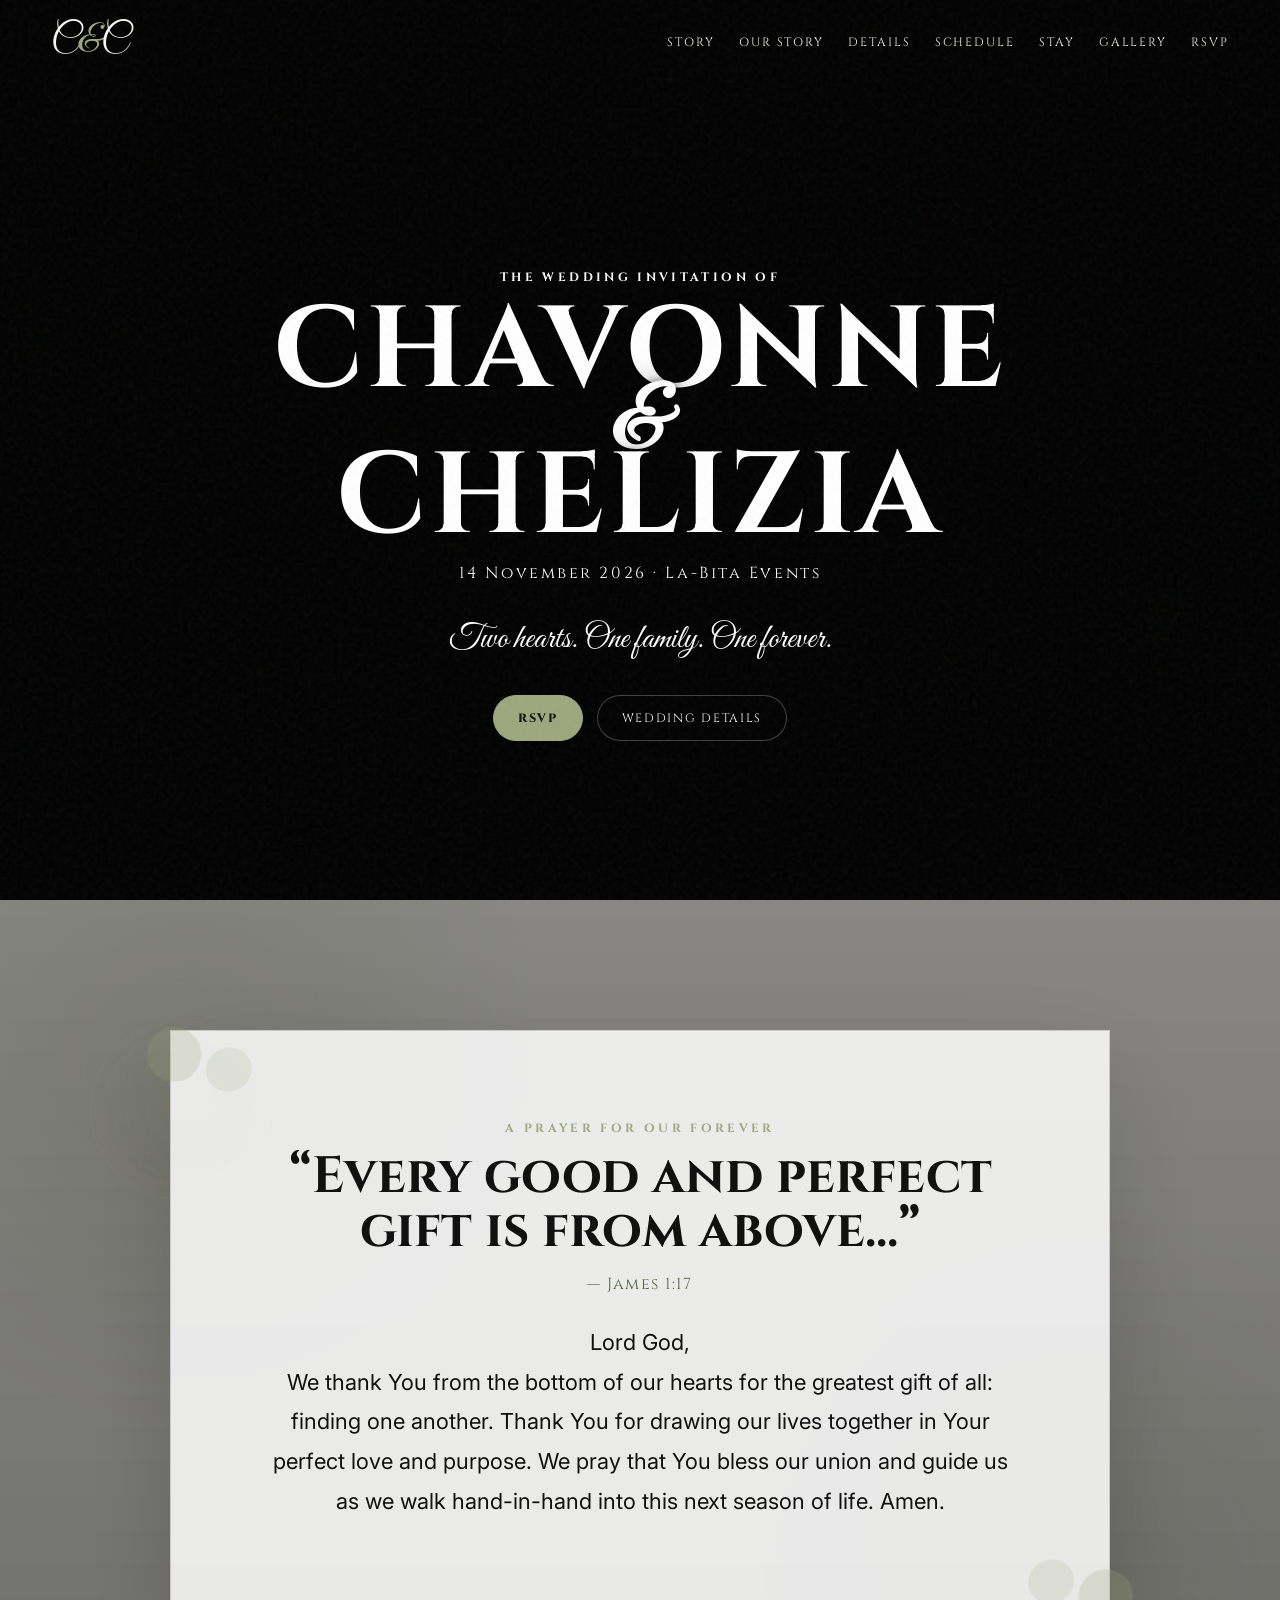
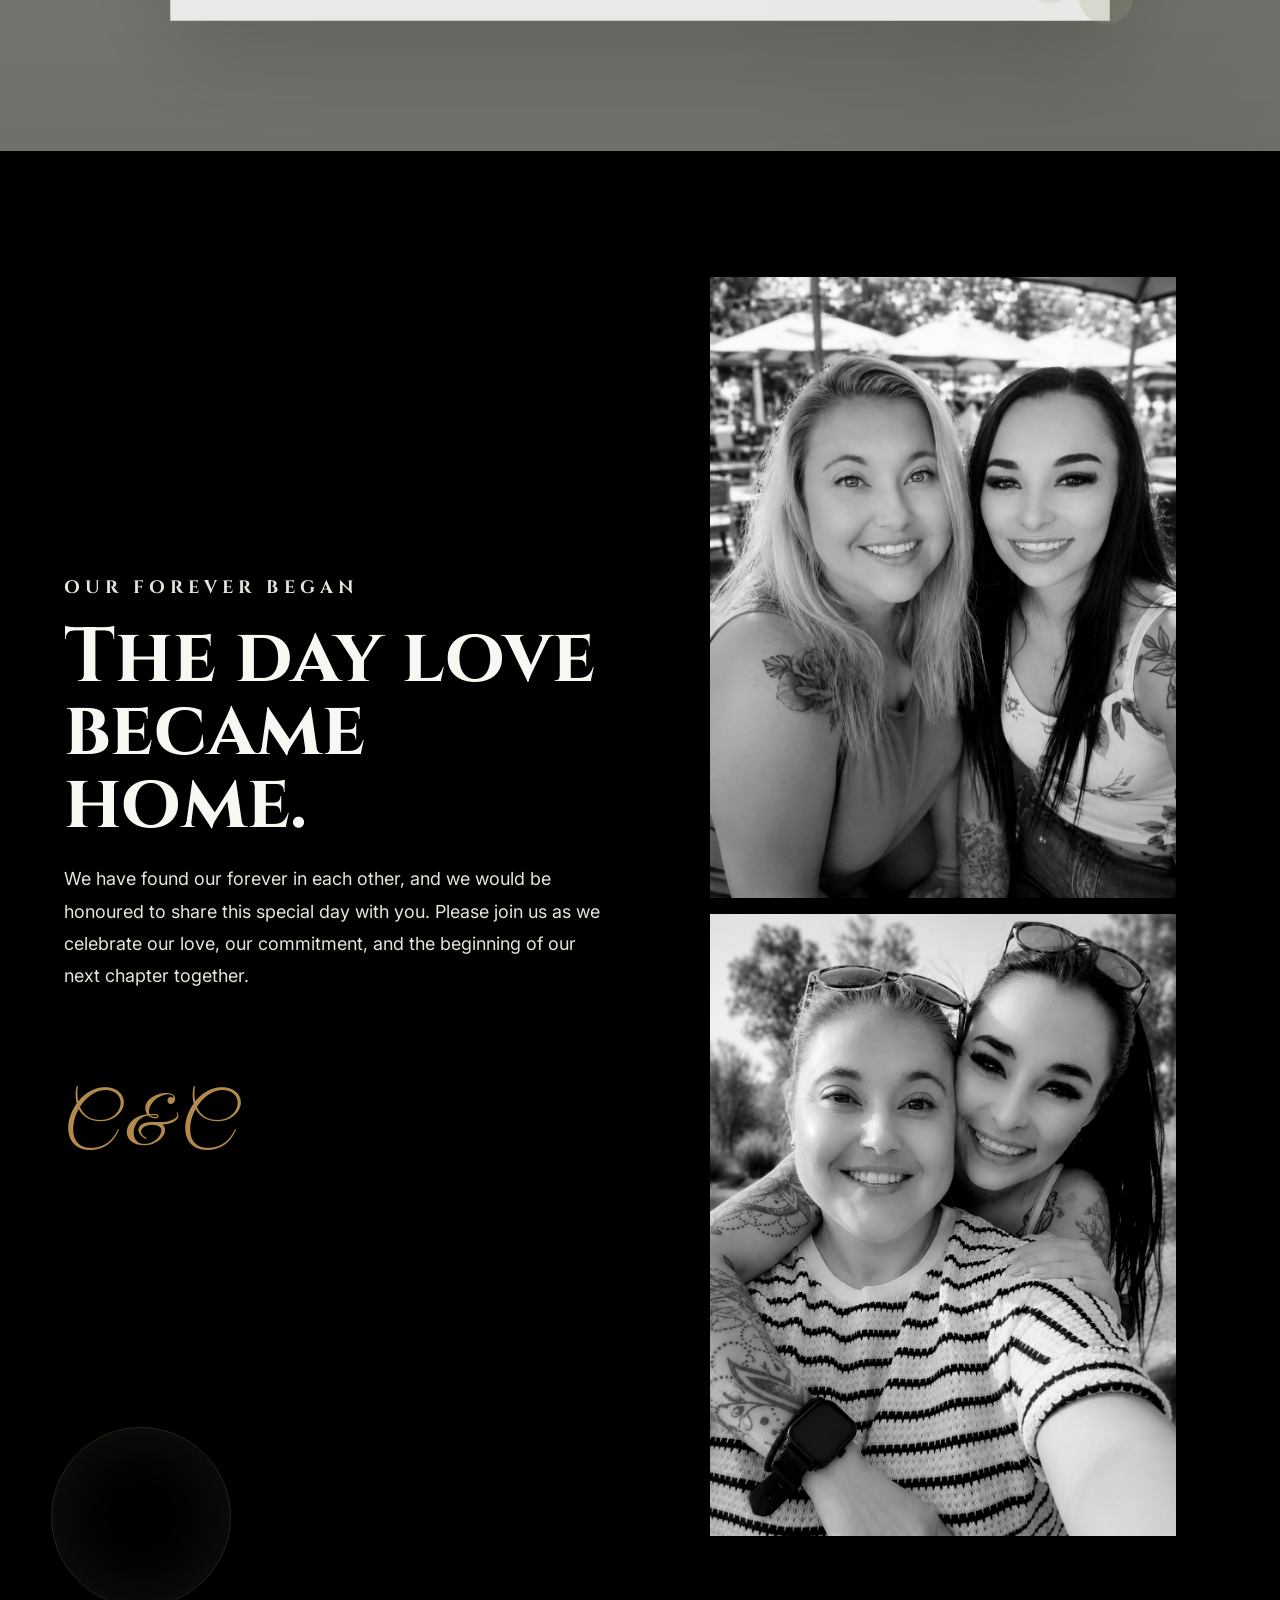
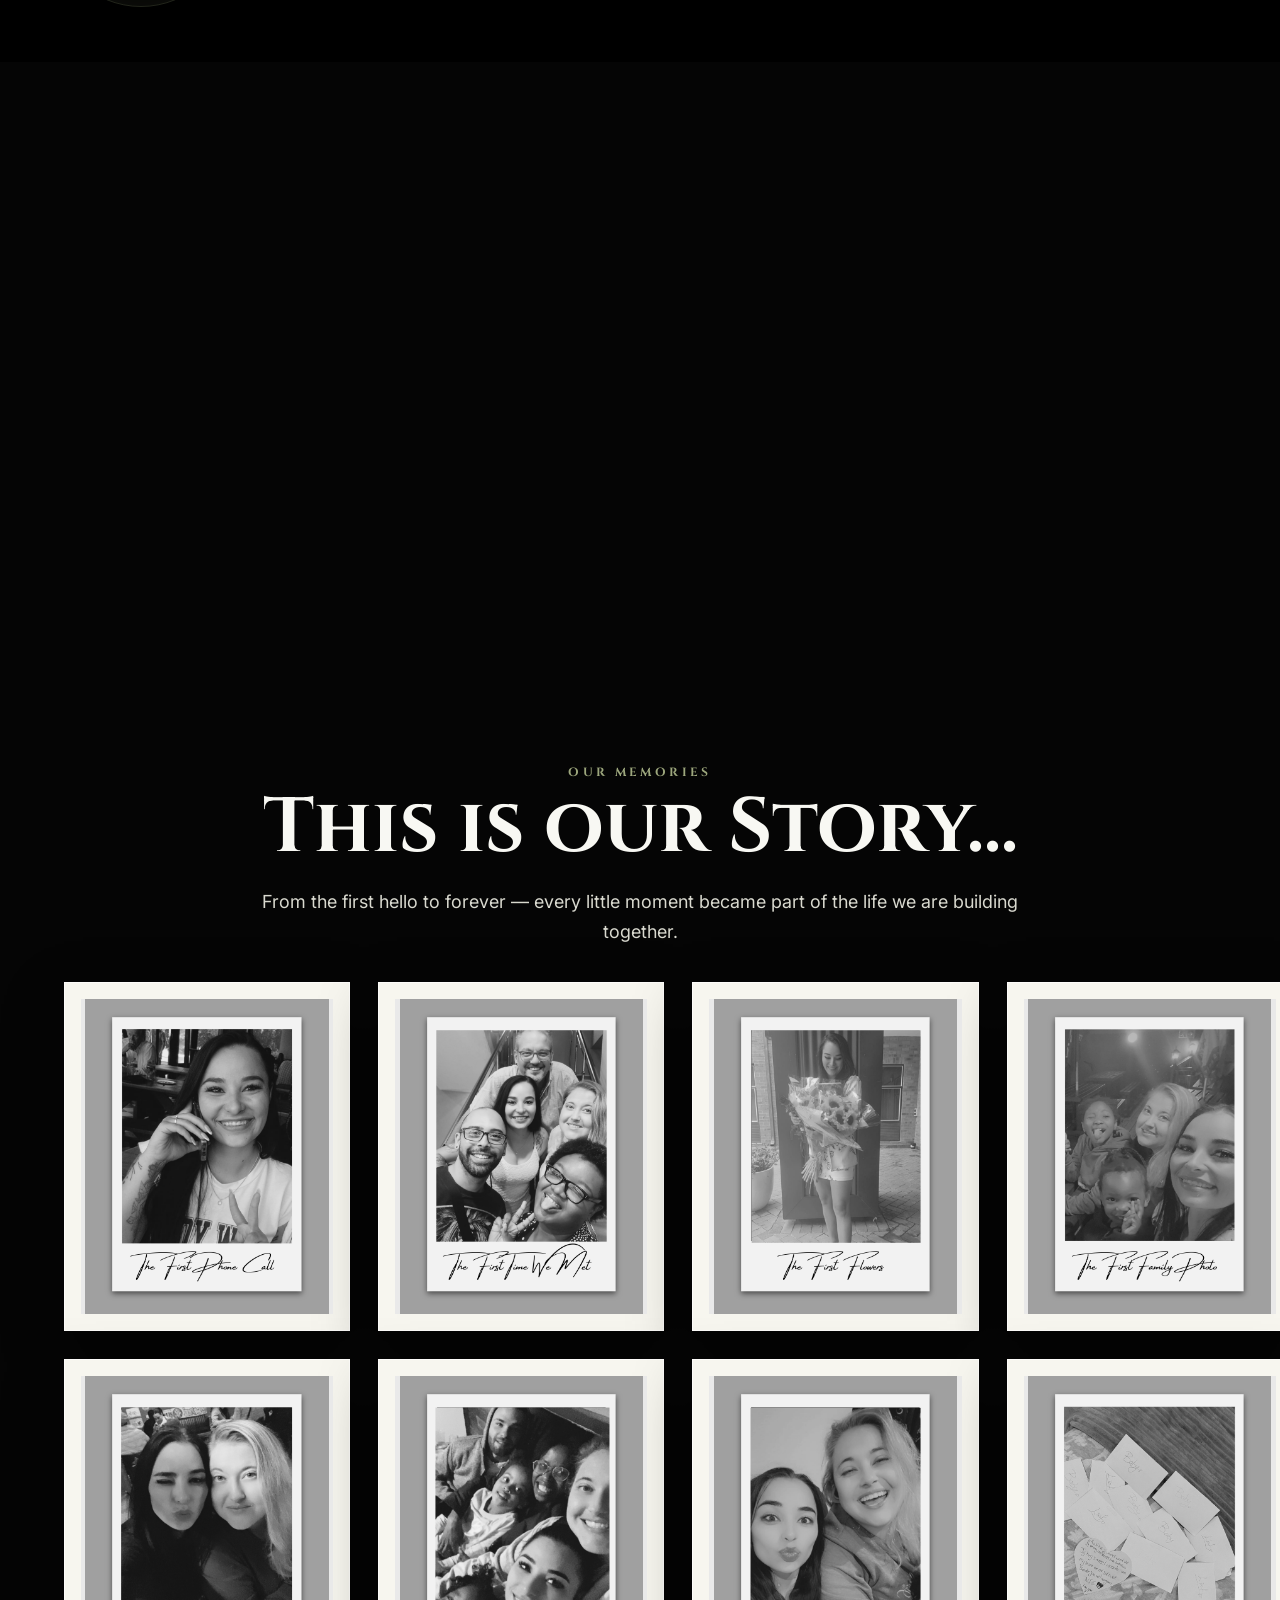
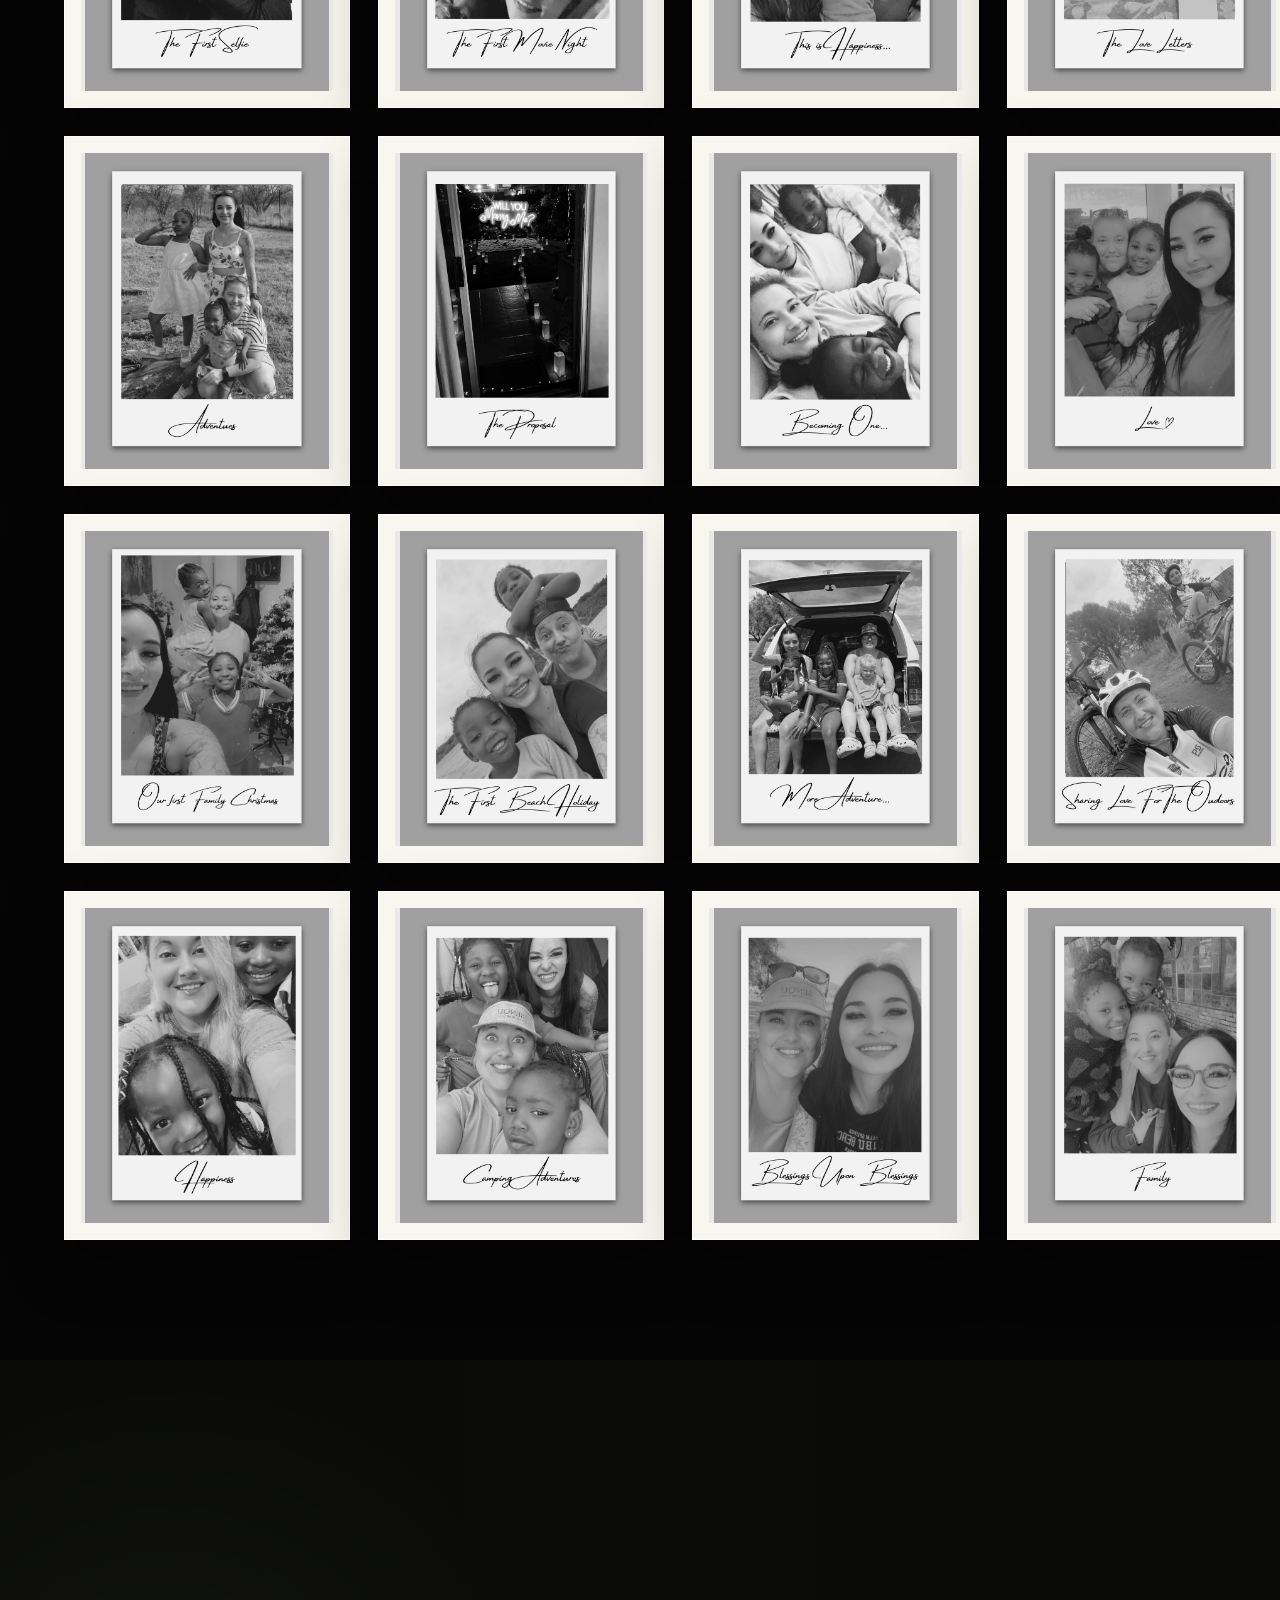
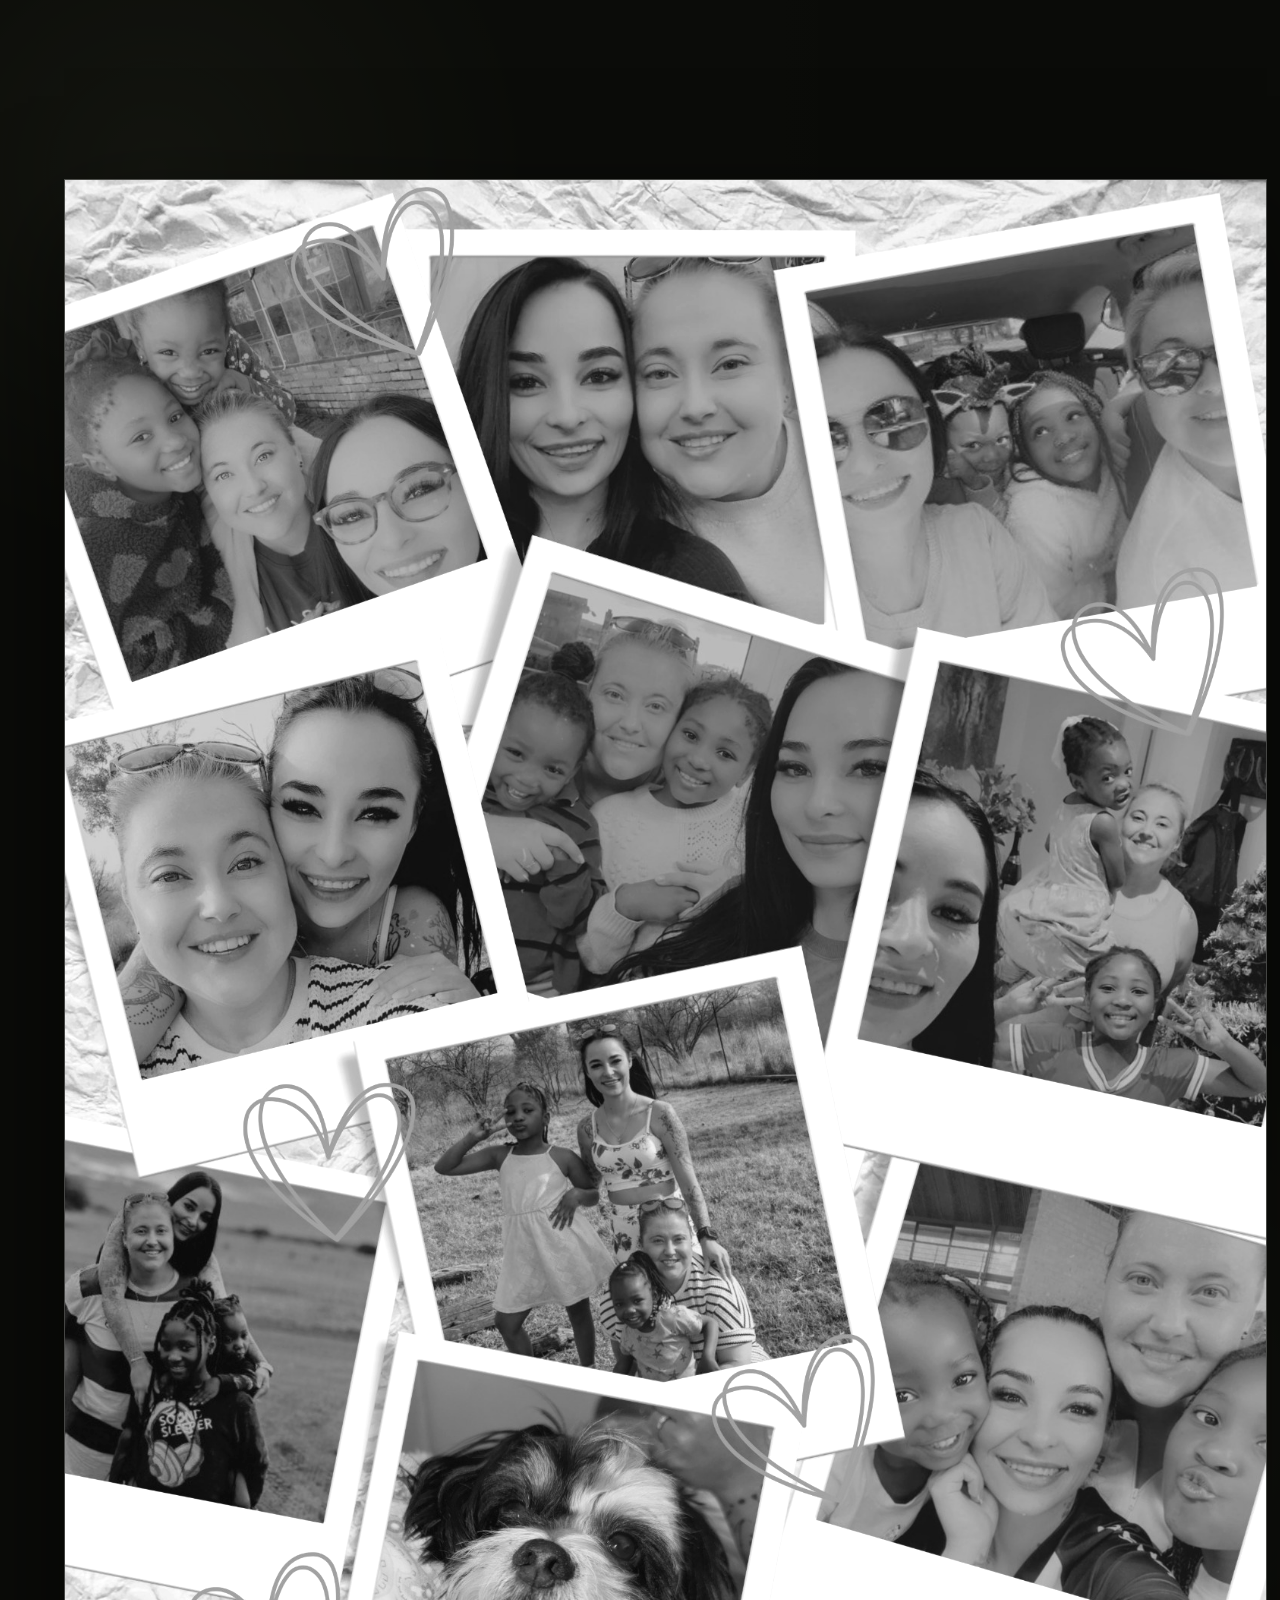
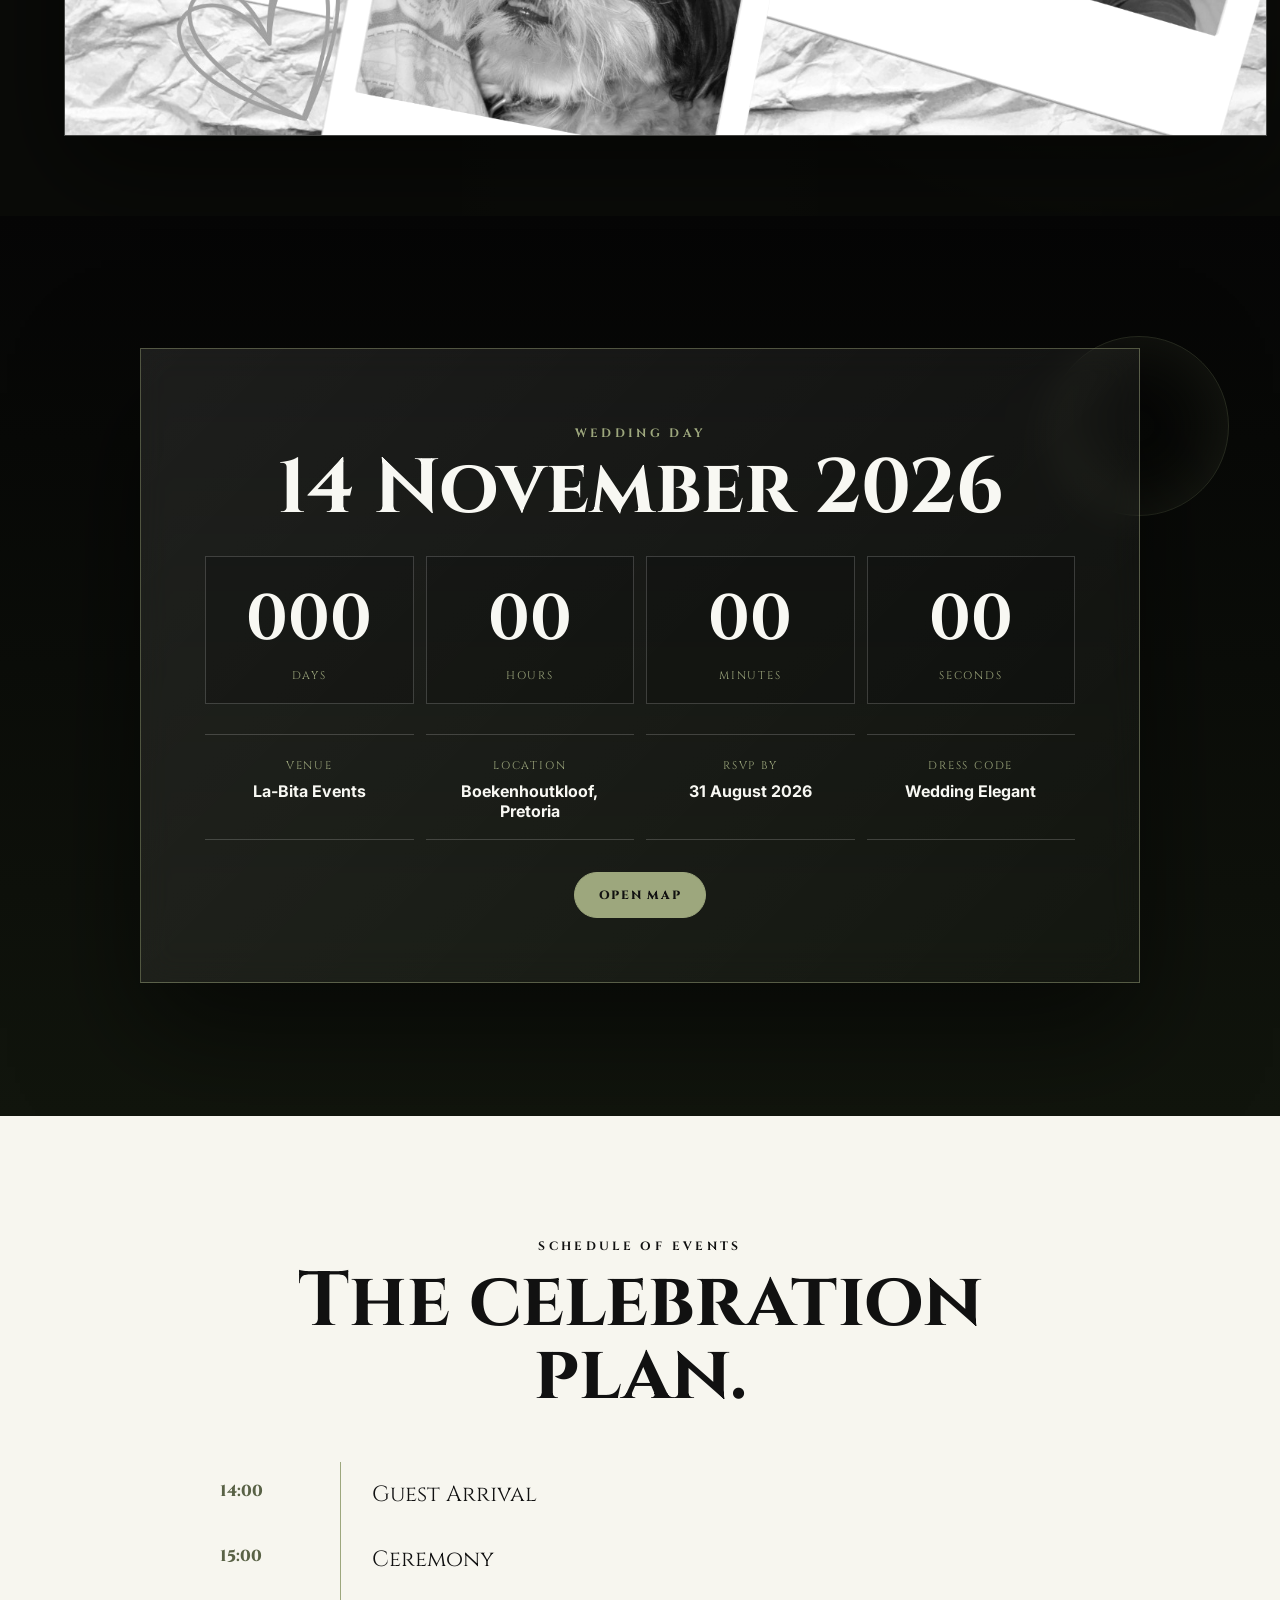
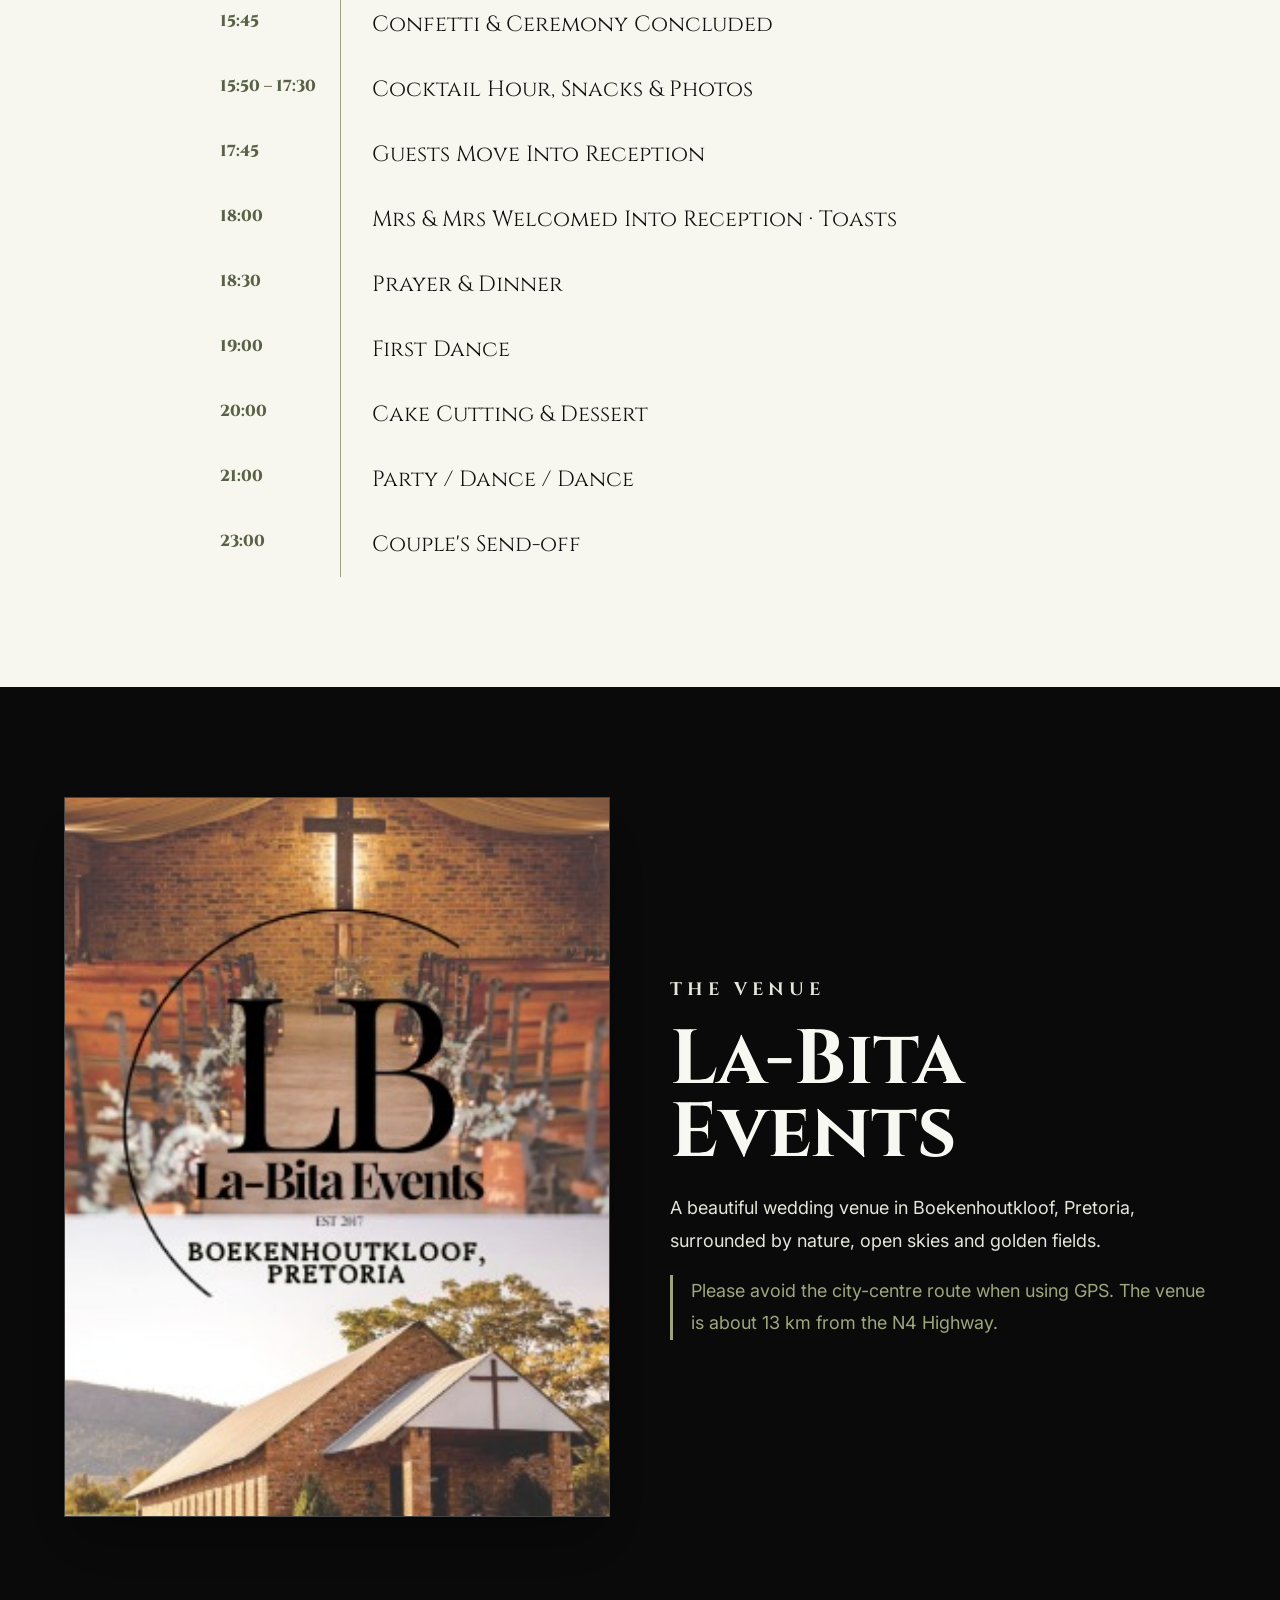
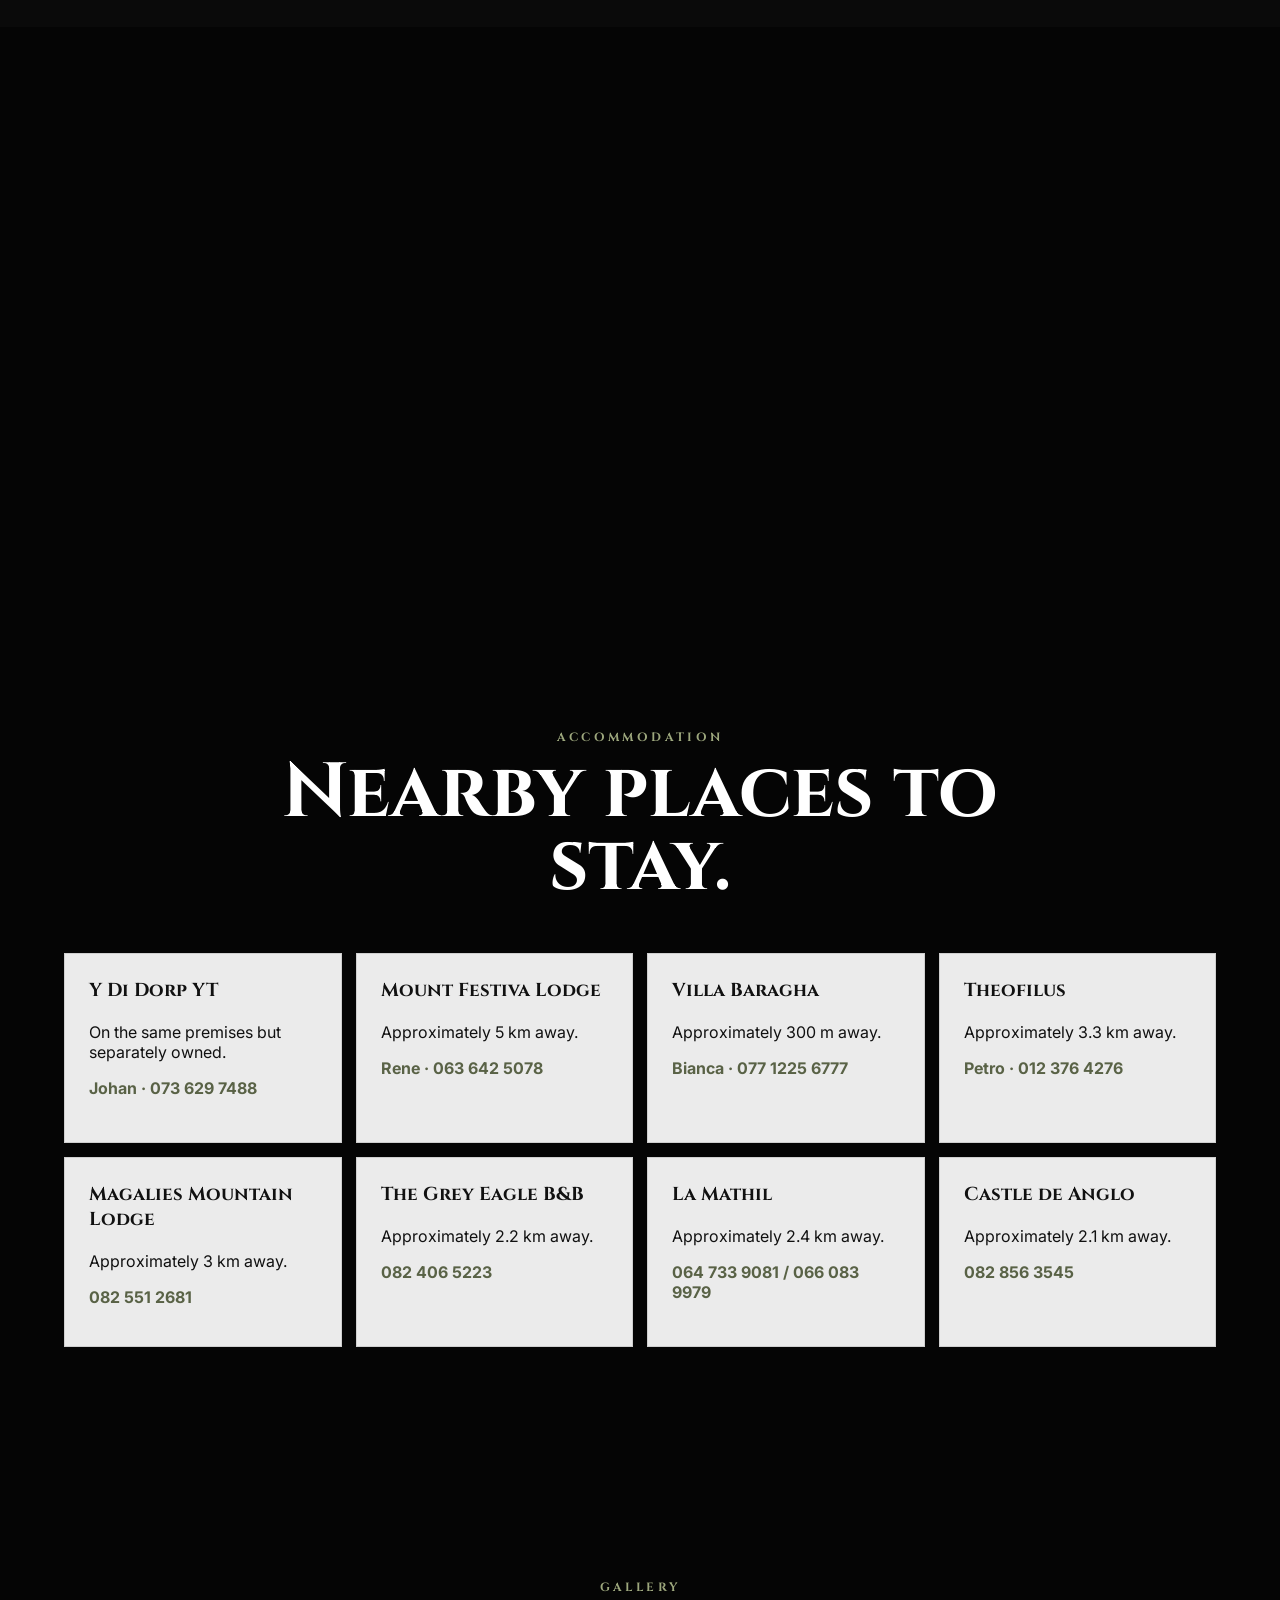
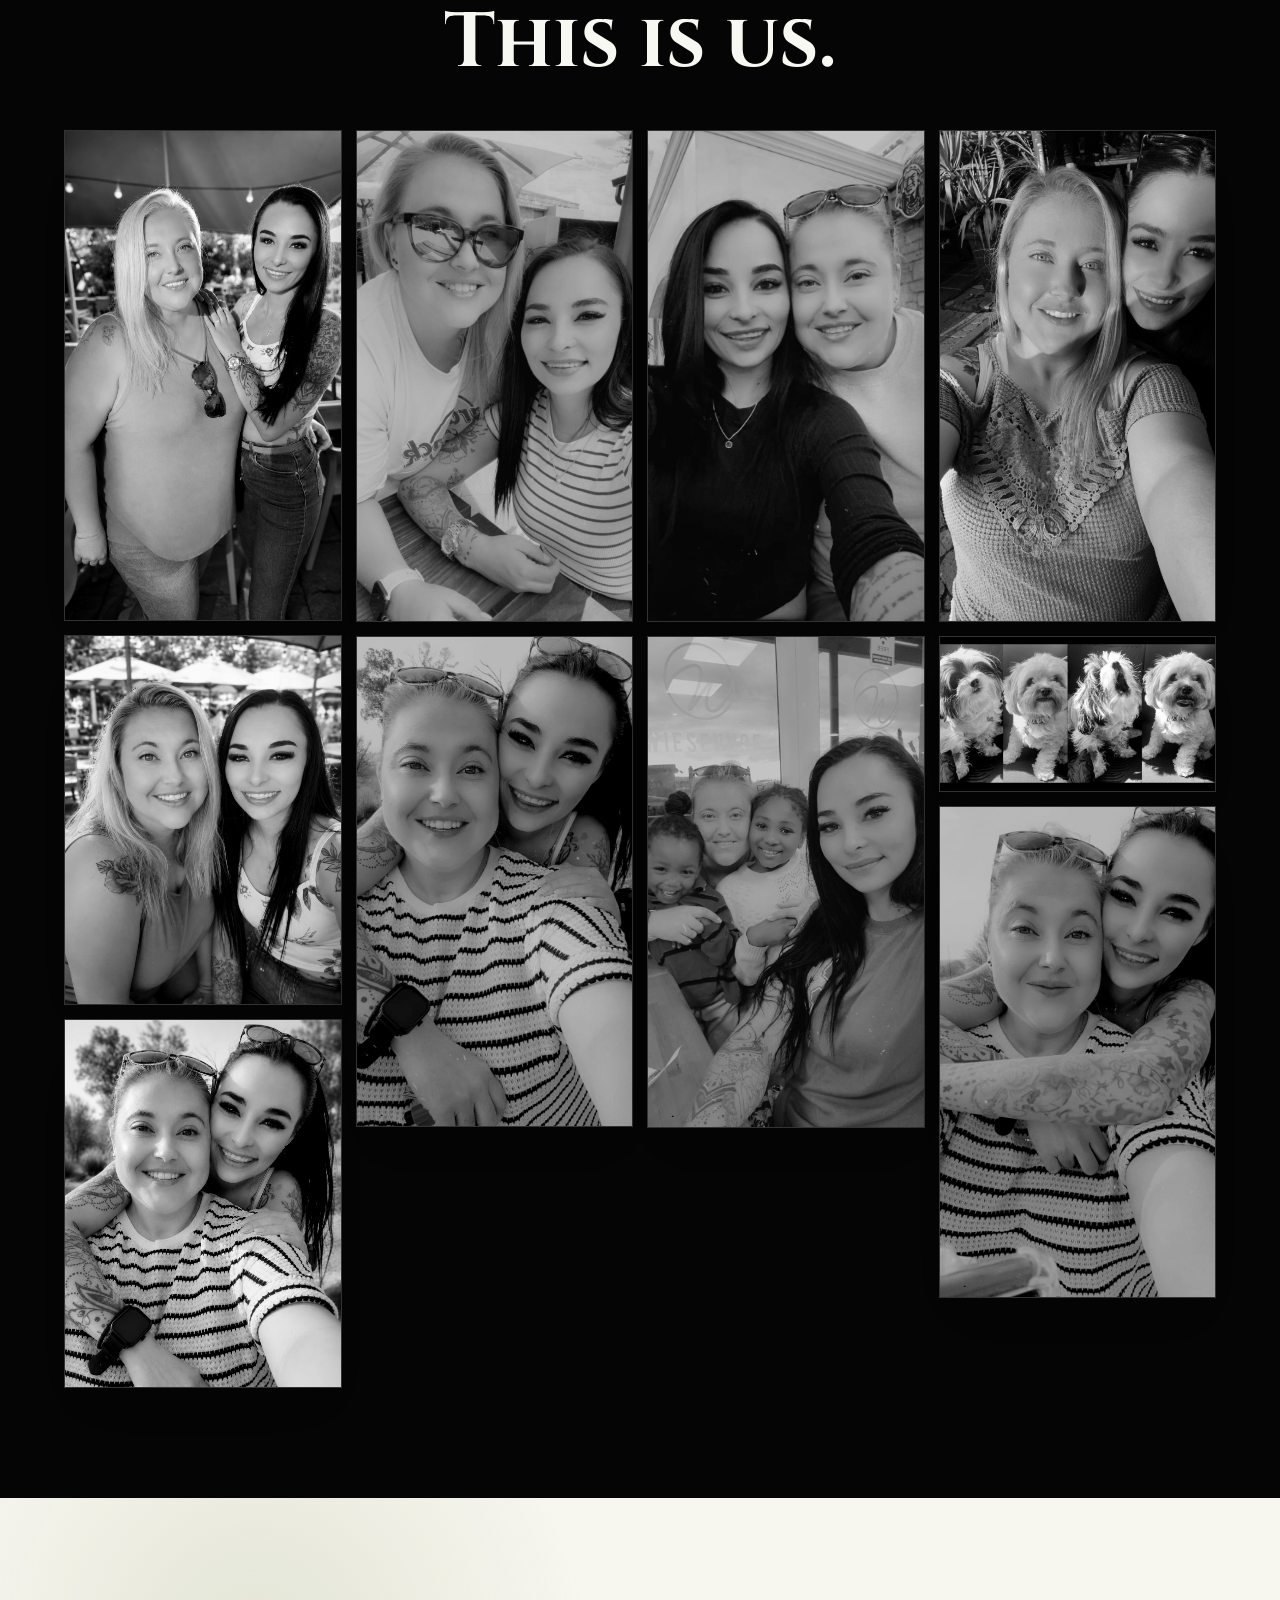
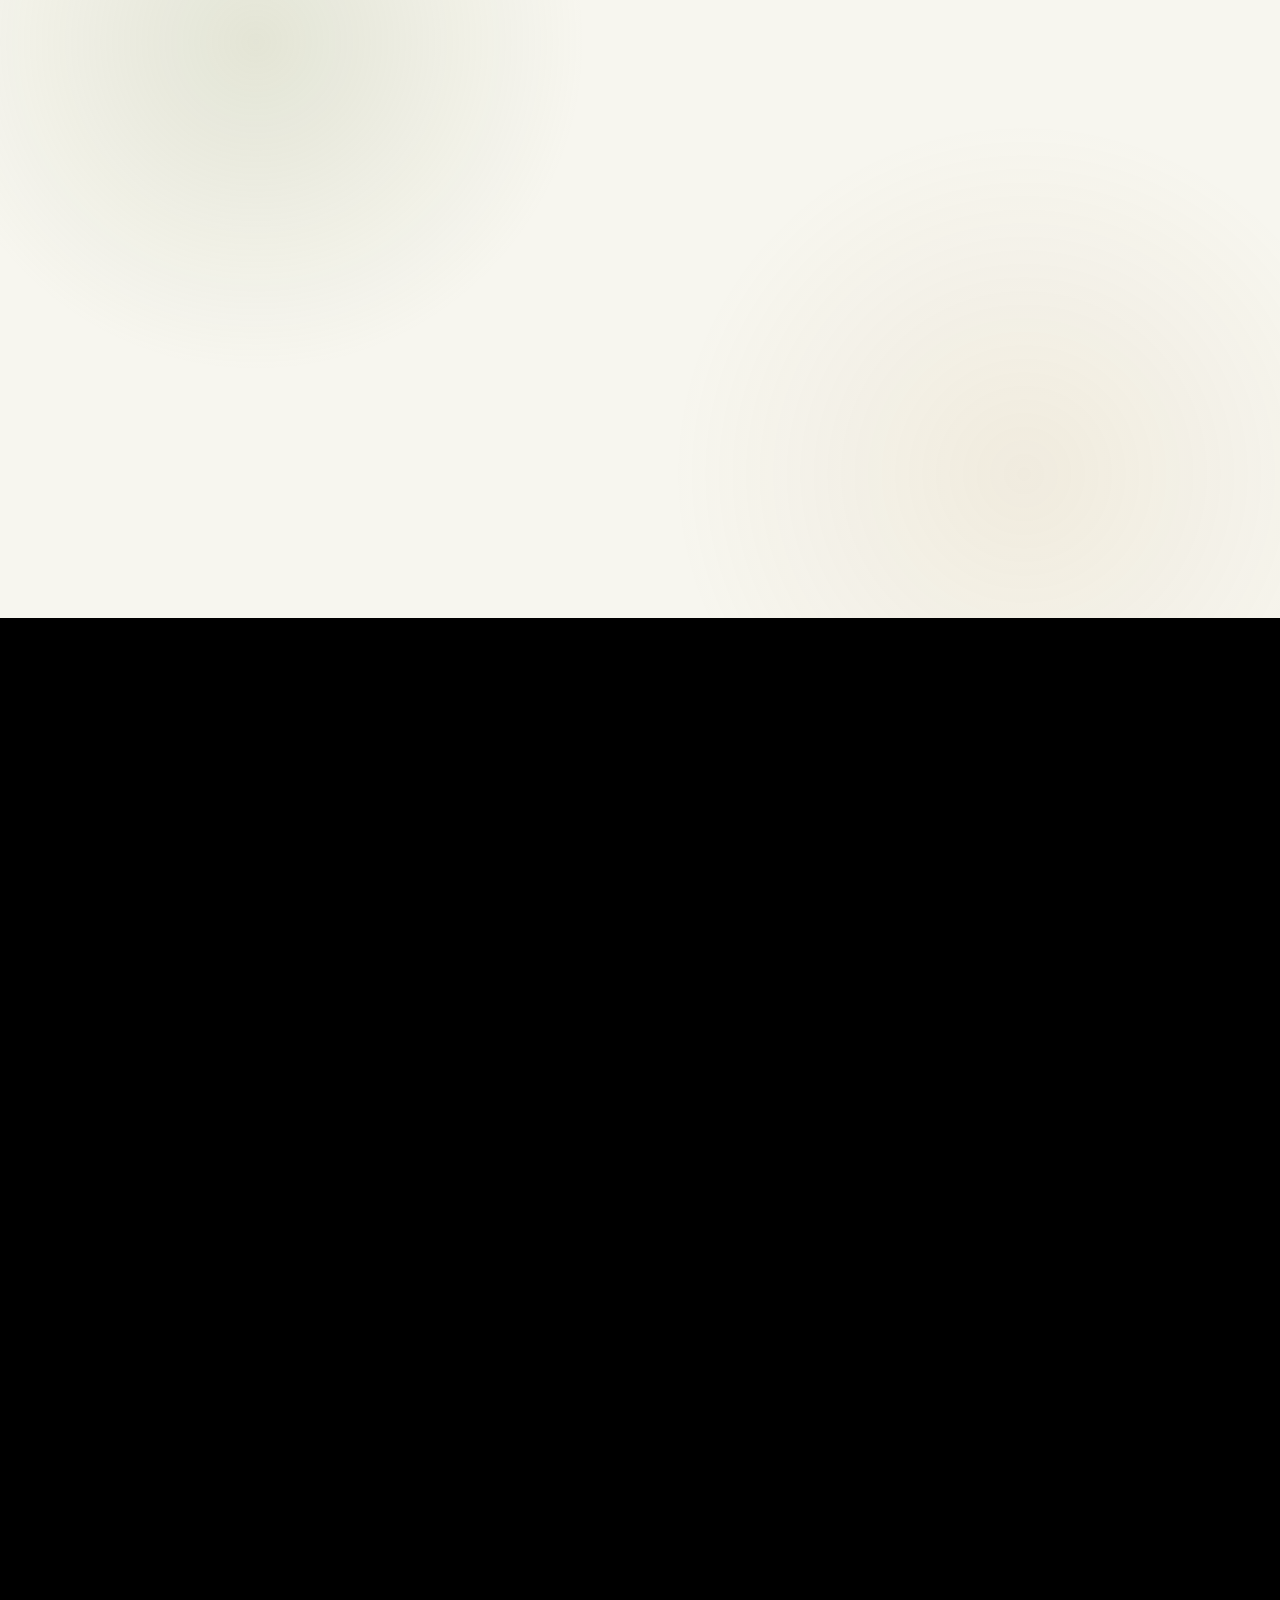
==== index.html @ 79106505 "Add files via upload" ====
<!doctype html>
<html lang="en">
<head>
  <meta charset="utf-8" />
  <meta name="viewport" content="width=device-width, initial-scale=1.0, maximum-scale=5.0">
  <title>Chavonne & Chelizia | 14 November 2026</title>
  <meta name="description" content="Wedding invitation for Chavonne & Chelizia — 14 November 2026 at La-Bita Events." />
  <meta property="og:title" content="Chavonne & Chelizia are getting married" />
  <meta property="og:description" content="Join us on 14 November 2026 at La-Bita Events." />
  <meta property="og:image" content="assets/photos/photo-01.jpg" />
  <link rel="preconnect" href="https://fonts.googleapis.com">
  <link rel="preconnect" href="https://fonts.gstatic.com" crossorigin>
  <link href="https://fonts.googleapis.com/css2?family=Cinzel:wght@400;500;600;700&family=Great+Vibes&family=Inter:wght@300;400;500;700;900&display=swap" rel="stylesheet">
  <link rel="stylesheet" href="styles.css" />


































<style id="hero-dark-original-final">
/* FINAL HERO ONLY: return to darker original colour/style */
html body header.hero,
html body section.hero,
html body .hero {
  background:#030303 !important;
  background-color:#030303 !important;
  color:#fff !important;
  position:relative !important;
  overflow:hidden !important;
}

/* Remove the warm / beige wash on the hero video only */
html body header.hero video,
html body section.hero video,
html body .hero video,
html body header.hero .video-bg,
html body section.hero .video-bg,
html body .hero .video-bg,
html body header.hero .hero-video,
html body section.hero .hero-video,
html body .hero .hero-video,
html body header.hero .hero-mobile-bg,
html body section.hero .hero-mobile-bg,
html body .hero .hero-mobile-bg {
  position:absolute !important;
  inset:0 !important;
  width:100% !important;
  height:100% !important;
  object-fit:cover !important;
  object-position:center center !important;
  z-index:0 !important;
  display:block !important;
  opacity:.62 !important;
  filter:grayscale(18%) brightness(.42) contrast(1.42) saturate(.72) !important;
  mix-blend-mode:normal !important;
  pointer-events:none !important;
}

/* Dark cinematic vignette like the original */
html body header.hero::before,
html body section.hero::before,
html body .hero::before {
  content:"" !important;
  position:absolute !important;
  inset:0 !important;
  z-index:1 !important;
  pointer-events:none !important;
  background:
    radial-gradient(circle at 50% 46%, rgba(0,0,0,.08) 0%, rgba(0,0,0,.26) 42%, rgba(0,0,0,.78) 100%),
    linear-gradient(90deg, rgba(0,0,0,.88) 0%, rgba(0,0,0,.38) 48%, rgba(0,0,0,.88) 100%),
    linear-gradient(180deg, rgba(0,0,0,.68) 0%, rgba(0,0,0,.08) 40%, rgba(0,0,0,.72) 100%) !important;
}

/* Kill any beige/light overlay layer that is washing the hero out */
html body header.hero .overlay,
html body section.hero .overlay,
html body .hero .overlay,
html body header.hero .hero-soft-overlay,
html body section.hero .hero-soft-overlay,
html body .hero .hero-soft-overlay {
  background:
    radial-gradient(circle at 50% 46%, rgba(0,0,0,.04) 0%, rgba(0,0,0,.18) 38%, rgba(0,0,0,.66) 100%),
    linear-gradient(90deg, rgba(0,0,0,.82), rgba(0,0,0,.22), rgba(0,0,0,.82)) !important;
  opacity:1 !important;
  z-index:1 !important;
  pointer-events:none !important;
}

/* Keep all actual hero content above the darker overlay */
html body header.hero > *:not(video):not(.video-bg):not(.hero-video):not(.hero-mobile-bg):not(.overlay):not(.hero-soft-overlay),
html body section.hero > *:not(video):not(.video-bg):not(.hero-video):not(.hero-mobile-bg):not(.overlay):not(.hero-soft-overlay),
html body .hero > *:not(video):not(.video-bg):not(.hero-video):not(.hero-mobile-bg):not(.overlay):not(.hero-soft-overlay) {
  position:relative !important;
  z-index:3 !important;
}

/* Bright original-style hero text */
html body .hero h1,
html body .hero .names,
html body .hero .hero-title,
html body .hero .title,
html body .hero .subtitle,
html body .hero p,
html body .hero .date,
html body .hero .kicker,
html body .hero .dark,
html body .hero .tagline {
  color:#fff !important;
  -webkit-text-fill-color:#fff !important;
  opacity:1 !important;
  text-shadow:0 10px 34px rgba(0,0,0,.95), 0 2px 8px rgba(0,0,0,.9) !important;
}

/* Sage ampersand must remain visible */
html body .hero .amp,
html body .hero .ampersand,
html body .hero span[class*="green"],
html body .hero span[class*="sage"],
html body .hero .cc-green {
  color:#b9ca9a !important;
  -webkit-text-fill-color:#b9ca9a !important;
  opacity:1 !important;
  text-shadow:0 0 22px rgba(185,202,154,.32),0 8px 24px rgba(0,0,0,.95) !important;
}

/* Buttons remain visible */
html body .hero .btn,
html body .hero a.btn {
  position:relative !important;
  z-index:4 !important;
}

/* Mobile hero: keep dark original treatment */
@media (max-width:760px) {
  html body .hero video,
  html body .hero .video-bg,
  html body .hero .hero-video,
  html body .hero .hero-mobile-bg {
    opacity:.66 !important;
    filter:grayscale(18%) brightness(.44) contrast(1.38) saturate(.72) !important;
  }
}
</style>

</head>
<body>
  <div class="grain"></div>
  <div class="mobile-menu" id="mobileMenu">
    <a href="#story">Story</a><a href="#love-story">Our Story</a><a href="#details">Details</a><a href="#timeline">Schedule</a><a href="#accommodation">Stay</a><a href="#gallery">Gallery</a><a href="#rsvp">RSVP</a>
  </div>

  <header class="nav">
    <a class="brand" href="#top">C<span>&</span>C</a>
    <nav>
      <a href="#story">Story</a><a href="#love-story">Our Story</a><a href="#details">Details</a><a href="#timeline">Schedule</a><a href="#accommodation">Stay</a><a href="#gallery">Gallery</a><a href="#rsvp">RSVP</a>
    </nav>
    <button id="menuBtn" aria-label="Open menu">☰</button>
  </header>

  <main id="top">
    <div class="nature-accent accent-top-left" aria-hidden="true"></div>
    <div class="nature-accent accent-top-right" aria-hidden="true"></div>
    <section class="hero panel">
      <video class="nature-video video-bg meadow-video" autoplay muted loop playsinline preload="auto" aria-hidden="true">
        <source src="assets/videos/nature-1.mp4" type="video/mp4">
      </video>
      <div class="hero-overlay"></div>
      <div class="hero-content reveal">
        <p class="eyebrow">The wedding invitation of</p>
        <h1><span>Chavonne</span><em>&</em><span>Chelizia</span></h1>
        <p class="date">14 November 2026 · La-Bita Events</p>
        <p class="tagline">Two hearts. One family. One forever.</p>
        <div class="hero-actions">
          <a class="btn primary" href="#rsvp">RSVP</a>
          <a class="btn ghost" href="#details">Wedding Details</a>
        </div>
      </div>
      <div class="scroll-cue">Scroll</div>
    </section>


    <section class="prayer panel" id="prayer">
      <video class="nature-video video-bg soft-section-video" autoplay muted loop playsinline preload="auto" aria-hidden="true">
        <source src="assets/videos/nature-1.mp4" type="video/mp4">
      </video>
      <div class="soft-dark-overlay" aria-hidden="true"></div>
      <span class="botanical-line botanical-line-prayer" aria-hidden="true"></span>
      <div class="prayer-card reveal">
        <p class="eyebrow">A Prayer For Our Forever</p>
        <h2>“Every good and perfect gift is from above...”</h2>
        <p class="verse">— James 1:17</p>
        <p>Lord God,<br>
        We thank You from the bottom of our hearts for the greatest gift of all: finding one another. Thank You for drawing our lives together in Your perfect love and purpose. We pray that You bless our union and guide us as we walk hand-in-hand into this next season of life. Amen.</p>
      </div>
    </section>

    <section class="intro split panel" id="story">
      <span class="botanical-line botanical-line-1" aria-hidden="true"></span>
      <div class="copy reveal">
        <p class="eyebrow">Our Forever Began</p>
        <h2>The day love became home.</h2>
        <p>We have found our forever in each other, and we would be honoured to share this special day with you. Please join us as we celebrate our love, our commitment, and the beginning of our next chapter together.</p>
        <p class="signature">C & C</p>
      </div>
      
        <div class="forever-photos-restored">
          <figure class="forever-frame forever-frame-back">
            <img src="assets/photos/photo-02.jpg" alt="Chavonne and Chelizia">
          </figure>
          <figure class="forever-frame forever-frame-front">
            <img src="assets/photos/photo-03.jpg" alt="Chavonne and Chelizia">
          </figure>
        </div>

    </section>


    <section class="our-story panel video-section" id="love-story">
      <video class="section-video-bg" autoplay muted loop playsinline webkit-playsinline preload="auto" aria-hidden="true">
        <source src="assets/videos/nature-1.mp4" type="video/mp4">
      </video>
      <div class="section-soft-overlay"></div>

<video class="nature-video video-bg story-video" autoplay muted loop playsinline preload="auto" aria-hidden="true">
        <source src="assets/videos/nature-2.mp4" type="video/mp4">
      </video>
      <div class="section-head reveal">
        <p class="eyebrow">Our Memories</p>
        <h2>This is our Story...</h2>
        <p class="story-intro">From the first hello to forever — every little moment became part of the life we are building together.</p>
      </div>
      <div class="story-gallery">
          <article class="story-polaroid reveal"><img src="assets/story/story-2.jpg" alt="Our story memory 2" loading="lazy"><span>Blessings Upon Blessings</span></article>
          <article class="story-polaroid reveal"><img src="assets/story/story-3.jpg" alt="Our story memory 3" loading="lazy"><span>Camping Adventures</span></article>
          <article class="story-polaroid reveal"><img src="assets/story/story-4.jpg" alt="Our story memory 4" loading="lazy"><span>Happiness</span></article>
          <article class="story-polaroid reveal"><img src="assets/story/story-5.jpg" alt="Our story memory 5" loading="lazy"><span>Sharing Love For The Outdoors</span></article>
          <article class="story-polaroid reveal"><img src="assets/story/story-6.jpg" alt="Our story memory 6" loading="lazy"><span></span></article>
          <article class="story-polaroid reveal"><img src="assets/story/story-7.jpg" alt="Our story memory 7" loading="lazy"><span></span></article>
          <article class="story-polaroid reveal"><img src="assets/story/story-8.jpg" alt="Our story memory 8" loading="lazy"><span></span></article>
          <article class="story-polaroid reveal"><img src="assets/story/story-9.jpg" alt="Our story memory 9" loading="lazy"><span></span></article>
          <article class="story-polaroid reveal"><img src="assets/story/story-10.jpg" alt="Our story memory 10" loading="lazy"><span>Becoming One...</span></article>
          <article class="story-polaroid reveal"><img src="assets/story/story-11.jpg" alt="Our story memory 11" loading="lazy"><span>The Proposal</span></article>
          <article class="story-polaroid reveal"><img src="assets/story/story-12.jpg" alt="Our story memory 12" loading="lazy"><span>Adventures</span></article>
          <article class="story-polaroid reveal"><img src="assets/story/story-13.jpg" alt="Our story memory 13" loading="lazy"><span>The Love Letters</span></article>
          <article class="story-polaroid reveal"><img src="assets/story/story-14.jpg" alt="Our story memory 14" loading="lazy"><span>This Is Happiness...</span></article>
          <article class="story-polaroid reveal"><img src="assets/story/story-15.jpg" alt="Our story memory 15" loading="lazy"><span>The First Movie Night</span></article>
          <article class="story-polaroid reveal"><img src="assets/story/story-16.jpg" alt="Our story memory 16" loading="lazy"><span>The First Selfie</span></article>
          <article class="story-polaroid reveal"><img src="assets/story/story-17.jpg" alt="Our story memory 17" loading="lazy"><span>The First Phone Call</span></article>
          <article class="story-polaroid reveal"><img src="assets/story/story-18.jpg" alt="Our story memory 18" loading="lazy"><span>The First Flowers</span></article>
          <article class="story-polaroid reveal"><img src="assets/story/story-19.jpg" alt="Our story memory 19" loading="lazy"><span>The First Time We Met</span></article>
          <article class="story-polaroid reveal"><img src="assets/story/story-20.jpg" alt="Our story memory 20" loading="lazy"><span>The First Moments</span></article>
          <article class="story-polaroid reveal"><img src="assets/story/story-21.jpg" alt="Our story memory 21" loading="lazy"><span>Family</span></article>
      </div>
    </section>

    <section class="family panel">
      <video class="nature-video video-bg family-video" autoplay muted loop playsinline preload="auto" aria-hidden="true">
        <source src="assets/videos/nature-2.mp4" type="video/mp4">
      </video>
      <div class="section-head reveal">
        <p class="eyebrow">The Best Part Of Our Story</p>
        <h2>Before we became brides, we became a family.</h2>
      </div>
      <div class="family-banner-wrap reveal">
        <img src="assets/photos/groom-family.jpg" alt="The best part of our story" class="family-banner-img">
      </div>

    </section>

    <section class="details panel" id="details">
      <span class="botanical-line botanical-line-2" aria-hidden="true"></span>
      <div class="details-card reveal">
        <p class="eyebrow">Wedding Day</p>
        <h2>14 November 2026</h2>
        <div class="countdown" id="countdown">
          <div><strong>000</strong><span>Days</span></div>
          <div><strong>00</strong><span>Hours</span></div>
          <div><strong>00</strong><span>Minutes</span></div>
          <div><strong>00</strong><span>Seconds</span></div>
        </div>
        <div class="detail-list">
          <article><span>Venue</span><b>La-Bita Events</b></article>
          <article><span>Location</span><b>Boekenhoutkloof, Pretoria</b></article>
          <article><span>RSVP By</span><b>31 August 2026</b></article>
          <article><span>Dress Code</span><b>Wedding Elegant</b></article>
        </div>
        <a class="btn primary" target="_blank" rel="noopener" href="https://maps.app.goo.gl/uL5Yr87mMjMG5rFS6">Open Map</a>
      </div>
    </section>

    <section class="timeline panel" id="timeline">
      <div class="section-head reveal">
        <p class="eyebrow">Schedule Of Events</p>
        <h2>The celebration plan.</h2>
      </div>
      <div class="line reveal">
        <div><time>14:00</time><p>Guest Arrival</p></div>
        <div><time>15:00</time><p>Ceremony</p></div>
        <div><time>15:45</time><p>Confetti & Ceremony Concluded</p></div>
        <div><time>15:50 – 17:30</time><p>Cocktail Hour, Snacks & Photos</p></div>
        <div><time>17:45</time><p>Guests Move Into Reception</p></div>
        <div><time>18:00</time><p>Mrs & Mrs Welcomed Into Reception · Toasts</p></div>
        <div><time>18:30</time><p>Prayer & Dinner</p></div>
        <div><time>19:00</time><p>First Dance</p></div>
        <div><time>20:00</time><p>Cake Cutting & Dessert</p></div>
        <div><time>21:00</time><p>Party / Dance / Dance</p></div>
        <div><time>23:00</time><p>Couple's Send-off</p></div>
      </div>
    </section>

    <section class="venue panel">
      <div class="venue-photo reveal"><img src="assets/photos/photo-13.jpg" alt="La-Bita Events venue" /></div>
      <div class="copy reveal">
        <p class="eyebrow">The Venue</p>
        <h2>La-Bita Events</h2>
        <p>A beautiful wedding venue in Boekenhoutkloof, Pretoria, surrounded by nature, open skies and golden fields.</p>
        <p class="note">Please avoid the city-centre route when using GPS. The venue is about 13 km from the N4 Highway.</p>
      </div>
    </section>

    <section class="accommodation panel video-section" id="accommodation">
      <video class="section-video-bg" autoplay muted loop playsinline webkit-playsinline preload="auto" aria-hidden="true">
        <source src="assets/videos/nature-2.mp4" type="video/mp4">
      </video>
      <div class="section-soft-overlay"></div>

<video class="nature-video video-bg stay-video" autoplay muted loop playsinline preload="auto" aria-hidden="true">
        <source src="assets/videos/nature-2.mp4" type="video/mp4">
      </video>
      <div class="soft-dark-overlay" aria-hidden="true"></div>
<div class="section-head reveal">
        <p class="eyebrow">Accommodation</p>
        <h2>Nearby places to stay.</h2>
      </div>
      <div class="cards reveal">
        <article><h3>Y Di Dorp YT</h3><p>On the same premises but separately owned.</p><b>Johan · 073 629 7488</b></article>
        <article><h3>Mount Festiva Lodge</h3><p>Approximately 5 km away.</p><b>Rene · 063 642 5078</b></article>
        <article><h3>Villa Baragha</h3><p>Approximately 300 m away.</p><b>Bianca · 077 1225 6777</b></article>
        <article><h3>Theofilus</h3><p>Approximately 3.3 km away.</p><b>Petro · 012 376 4276</b></article>
        <article><h3>Magalies Mountain Lodge</h3><p>Approximately 3 km away.</p><b>082 551 2681</b></article>
        <article><h3>The Grey Eagle B&B</h3><p>Approximately 2.2 km away.</p><b>082 406 5223</b></article>
        <article><h3>La Mathil</h3><p>Approximately 2.4 km away.</p><b>064 733 9081 / 066 083 9979</b></article>
        <article><h3>Castle de Anglo</h3><p>Approximately 2.1 km away.</p><b>082 856 3545</b></article>
      </div>
    </section>

    <section class="gallery panel" id="gallery">
      <div class="section-head reveal">
        <p class="eyebrow">Gallery</p>
        <h2>This is us.</h2>
      </div>
      <div class="masonry reveal">
        <img src="assets/photos/photo-01.jpg" alt="Chavonne and Chelizia" />
        <img src="assets/photos/photo-02.jpg" alt="Chavonne and Chelizia" />
        <img src="assets/photos/photo-03.jpg" alt="Chavonne and Chelizia" />
        <img src="assets/photos/photo-04.jpg" alt="Chavonne and Chelizia" />
        <img src="assets/photos/photo-05.jpg" alt="Chavonne and Chelizia" />
        <img src="assets/photos/photo-06.jpg" alt="Chavonne and Chelizia" />
        <img src="assets/photos/photo-07.jpg" alt="Chavonne and Chelizia" />
        <img src="assets/photos/photo-08.jpg" alt="Family photo" />
        <img src="assets/photos/photo-09.jpg" alt="Family photo" />
        <img src="assets/photos/photo-10.jpg" alt="Kai and Willow" />
      </div>
    </section>

    <section class="gift-note panel" id="gifts">
      <div class="gift-card reveal">
        <p class="eyebrow">A Note On Gifts</p>
        <h2>Your presence is our gift.</h2>
        <p>Please know that we are not asking for gifts—your presence on our big day is truly all we want! However, if you would still like to gift us with something, a monetary contribution would be warmly appreciated.</p>
      </div>
    </section>
<section class="palette-section panel" id="palette">
      <span class="botanical-line botanical-line-1" aria-hidden="true"></span>
      <div class="section-head reveal">
        <p class="eyebrow">Wedding Palette</p>
        <h2>Black, sage green and white.</h2>
        <p class="story-intro">These are the colours that inspired the look and feel of our day.</p>
      </div>
      <div class="palette-card reveal">
        <img src="assets/photos/wedding-palette-rotated.png" alt="Wedding color palette" class="palette-image-final">
      </div>
    </section>




    


<section id="rsvp-note" class="rsvp-note-section">
  <div class="rsvp-note-card">
    <div class="eyebrow">A Small RSVP Note</div>
    <h2>A Small RSVP Note</h2>
    <p>We are so excited to celebrate our wedding with the people who have been part of our journey and are grateful that you will be sharing this special day with us.</p>
    <p>To help us manage our venue capacity and catering arrangements, each invitation is intended for one guest, unless alternative arrangements have been discussed with us beforehand.</p>
    <p>Children are warmly welcomed and can be added to your RSVP at the following rates (as per the venue):</p>
    <ul>
      <li>Ages 0–5 years: R450 per child</li>
      <li>Ages 6–12 years: R550 per child</li>
    </ul>
    <p>Should you wish to bring a partner we have not extended an invite to, please contact us before submitting your RSVP.</p>
    <p>Thank you for your understanding and support. We cannot wait to celebrate this unforgettable day with you.</p>
    <p class="rsvp-note-signoff">With love,<br>Chavonne &amp; Chelizia</p>
  </div>
</section>



<section class="rsvp panel" id="rsvp">
      <video class="nature-video video-bg rsvp-video" autoplay muted loop playsinline preload="auto" aria-hidden="true">
        <source src="assets/videos/nature-1.mp4" type="video/mp4">
      </video>
      <div class="soft-dark-overlay" aria-hidden="true"></div>
      <video class="nature-video video-bg rsvp-video" autoplay muted loop playsinline preload="auto" aria-hidden="true">
        <source src="assets/videos/nature-1.mp4" type="video/mp4">
      </video>
      <div class="rsvp-box reveal">
        <p class="eyebrow">Kindly RSVP</p>
        <h2>Celebrate with us.</h2>
        <p>Please RSVP to Chelizia or Chavonne by <strong>31 August 2026</strong>.</p>
        <form id="rsvpForm">
          <input name="name" placeholder="Your name" required />
          <input name="guests" placeholder="Number of guests attending" required />
          <input name="diet" placeholder="Dietary requirements" />
          <input name="song" placeholder="Song request" />
          <textarea name="message" placeholder="Message for the brides"></textarea>
          <button class="btn primary" type="submit">Send RSVP</button>
        </form>
        <p class="small">This button opens an email. You can later connect it to Google Forms or Google Sheets.</p>
      </div>
    </section>
  </main>

  <footer>
    <div class="monogram story-logo">C<span>&</span>C</div>
    <p>Chavonne & Chelizia · 14 November 2026 · La-Bita Events</p>
  </footer>

  <script src="script.js"></script>
</body>
</html>
---- styles.css ----
:root{
  --black:#050505; --charcoal:#151515; --white:#f8f8f3; --sage:#9da77d; --sage-dark:#596246; --gold:#b28a4b; --muted:#cfcfc7;
}
*{box-sizing:border-box} html{scroll-behavior:smooth} body{margin:0;background:var(--black);color:var(--white);font-family:Inter,system-ui,sans-serif;overflow-x:hidden}
a{color:inherit;text-decoration:none} img{max-width:100%;display:block}.grain{position:fixed;inset:0;z-index:50;pointer-events:none;opacity:.12;background-image:url("data:image/svg+xml,%3Csvg viewBox='0 0 200 200' xmlns='http://www.w3.org/2000/svg'%3E%3Cfilter id='n'%3E%3CfeTurbulence type='fractalNoise' baseFrequency='.9' numOctaves='4' stitchTiles='stitch'/%3E%3C/filter%3E%3Crect width='100%25' height='100%25' filter='url(%23n)' opacity='.45'/%3E%3C/svg%3E")}
.nav{position:fixed;top:0;left:0;right:0;z-index:20;display:flex;align-items:center;justify-content:space-between;padding:18px clamp(18px,4vw,54px);background:linear-gradient(180deg,rgba(0,0,0,.75),transparent);backdrop-filter:blur(6px)}.brand{font-family:Great Vibes,cursive;font-size:38px;color:var(--white)}.brand span{color:var(--sage)}.nav nav{display:flex;gap:24px;font-family:Cinzel,serif;font-size:12px;letter-spacing:.16em;text-transform:uppercase}.nav a:hover{color:var(--sage)}#menuBtn{display:none;background:transparent;border:1px solid rgba(255,255,255,.3);color:white;border-radius:999px;padding:8px 12px}.mobile-menu{display:none}
.panel{position:relative;min-height:100vh;padding:110px clamp(18px,5vw,80px);overflow:hidden}.hero{display:grid;place-items:center;text-align:center}.hero-overlay{position:absolute;inset:0;background:radial-gradient(circle at center,rgba(0,0,0,.08),rgba(0,0,0,.88) 80%),linear-gradient(180deg,rgba(0,0,0,.25),#050505)}.nature-video{position:absolute;inset:0;opacity:.5;filter:grayscale(.15);background-size:cover;transform:scale(1.06)}.meadow{background-image:linear-gradient(70deg,rgba(157,167,125,.25),rgba(0,0,0,.15)),url('assets/photos/photo-14.jpg');animation:floatbg 24s ease-in-out infinite alternate}.leaves{background:radial-gradient(circle at 20% 20%,rgba(157,167,125,.35),transparent 40%),radial-gradient(circle at 85% 70%,rgba(178,138,75,.18),transparent 35%);animation:drift 16s ease-in-out infinite alternate}.stars{background:radial-gradient(circle at 20% 30%,rgba(157,167,125,.25),transparent 30%),radial-gradient(circle at 70% 70%,rgba(255,255,255,.09),transparent 20%);animation:floatbg 18s ease-in-out infinite alternate}@keyframes floatbg{from{transform:scale(1.06) translateY(0)}to{transform:scale(1.14) translateY(-26px)}}@keyframes drift{from{transform:translateX(-20px) scale(1.05)}to{transform:translateX(20px) scale(1.08)}}
.hero-content{position:relative;z-index:2;max-width:980px}.eyebrow{font-family:Cinzel,serif;text-transform:uppercase;letter-spacing:.28em;font-size:12px;color:var(--sage);font-weight:700}.hero h1{margin:20px 0 8px;font-family:Cinzel,serif;text-transform:uppercase;font-size:clamp(46px,9vw,132px);line-height:.82;letter-spacing:.03em}.hero h1 em{display:block;font-family:Great Vibes,cursive;text-transform:none;color:var(--sage);font-size:.75em;line-height:.6;font-style:normal}.date{font-family:Cinzel,serif;letter-spacing:.16em;color:var(--muted)}.tagline{font-size:clamp(20px,3vw,34px);font-family:Great Vibes,cursive;color:var(--white)}.hero-actions{display:flex;gap:14px;justify-content:center;flex-wrap:wrap;margin-top:28px}.btn{display:inline-flex;align-items:center;justify-content:center;border-radius:999px;padding:14px 24px;font-family:Cinzel,serif;font-size:12px;text-transform:uppercase;letter-spacing:.14em;border:1px solid rgba(255,255,255,.25);cursor:pointer}.primary{background:var(--sage);color:#111;border-color:var(--sage);font-weight:800}.ghost{background:rgba(0,0,0,.2);backdrop-filter:blur(8px)}.scroll-cue{position:absolute;bottom:26px;z-index:2;font-family:Cinzel,serif;letter-spacing:.2em;font-size:11px;color:var(--muted)}
.split,.venue{display:grid;grid-template-columns:1fr 1fr;gap:60px;align-items:center}.copy h2,.section-head h2,.details-card h2,.rsvp-box h2{font-family:Cinzel,serif;font-size:clamp(36px,6vw,78px);line-height:.95;margin:12px 0 22px}.copy p{font-size:18px;line-height:1.8;color:#e5e5dc}.signature{font-family:Great Vibes,cursive!important;font-size:70px!important;color:var(--gold)!important}.photo-stack{position:relative;min-height:650px}.photo-stack img{position:absolute;width:68%;border:1px solid rgba(255,255,255,.28);box-shadow:0 40px 90px rgba(0,0,0,.55);object-fit:cover}.photo-stack img:first-child{right:0;top:0;height:520px}.photo-stack img:last-child{left:0;bottom:0;height:440px}
.family{background:#0a0b08}.section-head{text-align:center;max-width:900px;margin:0 auto 50px;position:relative;z-index:2}.family-grid{position:relative;z-index:2;display:grid;grid-template-columns:1.2fr .8fr .9fr;gap:18px}.family-grid img,.masonry img,.venue-photo img{border:1px solid rgba(255,255,255,.24);filter:saturate(.9);box-shadow:0 28px 60px rgba(0,0,0,.35);height:520px;width:100%;object-fit:cover}.family-grid .wide{height:620px}.details{display:grid;place-items:center;background:linear-gradient(180deg,#050505,#11150d)}.details-card,.rsvp-box{position:relative;z-index:2;width:min(1000px,100%);padding:clamp(26px,5vw,70px);border:1px solid rgba(157,167,125,.45);background:linear-gradient(135deg,rgba(255,255,255,.09),rgba(255,255,255,.025));box-shadow:0 45px 110px rgba(0,0,0,.55);backdrop-filter:blur(16px);text-align:center}.countdown{display:grid;grid-template-columns:repeat(4,1fr);gap:12px;margin:30px 0}.countdown div{border:1px solid rgba(255,255,255,.18);padding:20px 10px;background:rgba(0,0,0,.18)}.countdown strong{display:block;font-size:clamp(28px,5vw,66px);font-family:Cinzel,serif}.countdown span,.detail-list span{font-family:Cinzel,serif;text-transform:uppercase;letter-spacing:.16em;font-size:11px;color:var(--sage)}.detail-list{display:grid;grid-template-columns:repeat(4,1fr);gap:12px;margin:24px 0 32px}.detail-list article{padding:18px;border-top:1px solid rgba(255,255,255,.18);border-bottom:1px solid rgba(255,255,255,.18)}.detail-list b{display:block;margin-top:8px}.timeline{background:#f7f6ef;color:#111}.timeline .section-head h2,.timeline .eyebrow{color:#111}.line{max-width:840px;margin:auto;position:relative}.line:before{content:"";position:absolute;left:120px;top:0;bottom:0;width:1px;background:var(--sage)}.line div{display:grid;grid-template-columns:120px 1fr;gap:32px;padding:18px 0;align-items:start}.line time{font-family:Cinzel,serif;color:var(--sage-dark);font-weight:800}.line p{margin:0;font-size:22px;font-family:Cinzel,serif}.venue{background:#0a0a0a}.venue-photo img{height:720px}.note{border-left:3px solid var(--sage);padding-left:18px;color:var(--sage)!important}.accommodation{background:#f7f6ef;color:#111}.accommodation .eyebrow{color:var(--sage-dark)}.cards{display:grid;grid-template-columns:repeat(4,1fr);gap:14px}.cards article{padding:24px;border:1px solid rgba(0,0,0,.12);background:white;min-height:190px}.cards h3{font-family:Cinzel,serif;margin-top:0}.cards b{color:var(--sage-dark)}.gallery{background:#050505}.masonry{columns:4 240px;column-gap:14px}.masonry img{break-inside:avoid;margin:0 0 14px;height:auto}.rsvp{display:grid;place-items:center;background:#0b0d09}form{display:grid;gap:12px;margin-top:24px}input,textarea{width:100%;padding:16px 18px;border-radius:0;border:1px solid rgba(255,255,255,.18);background:rgba(0,0,0,.35);color:white;font:inherit}textarea{min-height:120px}form button{width:100%}.small{font-size:12px;color:#bebeb6}footer{text-align:center;padding:60px 20px;background:#050505;border-top:1px solid rgba(255,255,255,.12);color:#bbb}.monogram{font-family:Great Vibes,cursive;font-size:80px;color:var(--sage)}.reveal{opacity:0;transform:translateY(34px);transition:opacity .9s ease,transform .9s ease}.reveal.in{opacity:1;transform:none}
@media(max-width:900px){.nav nav{display:none}#menuBtn{display:block}.mobile-menu.open{display:grid;position:fixed;z-index:30;top:74px;left:16px;right:16px;background:rgba(0,0,0,.92);border:1px solid rgba(255,255,255,.2);padding:18px;gap:14px;text-align:center;font-family:Cinzel,serif;letter-spacing:.16em;text-transform:uppercase;font-size:12px}.panel{padding:92px 20px}.split,.venue{grid-template-columns:1fr}.photo-stack{min-height:auto;display:grid;gap:16px}.photo-stack img{position:static;width:100%!important;height:auto!important}.family-grid,.cards,.detail-list,.countdown{grid-template-columns:1fr 1fr}.family-grid img,.family-grid .wide,.venue-photo img{height:auto}.line:before{left:84px}.line div{grid-template-columns:84px 1fr;gap:18px}.line p{font-size:17px}.hero h1{font-size:48px}.hero h1 em{font-size:60px}.cards{grid-template-columns:1fr}.detail-list{grid-template-columns:1fr}.countdown{grid-template-columns:repeat(2,1fr)}}


/* 2026-06 update: use new high-resolution image set and avoid cropped heads */
.photo-stack img,
.masonry img {
  object-fit: contain !important;
  object-position: center top !important;
  background: #050505;
}
.photo-stack img {
  max-height: 560px;
}
.family-grid { display:none !important; }
.family-banner-wrap {
  position: relative;
  z-index: 2;
  width: min(1500px, 94vw);
  margin: 0 auto;
  border: 1px solid rgba(255,255,255,.22);
  box-shadow: 0 38px 100px rgba(0,0,0,.55);
  overflow: hidden;
  background: rgba(255,255,255,.03);
}
.family-banner {
  display:block;
  width:100%;
  height:auto;
  object-fit: contain;
  object-position:center;
  filter: none;
}
.family.panel {
  min-height: auto;
  padding-bottom: 80px;
}
.gallery .masonry img {
  border: 1px solid rgba(255,255,255,.2);
  padding: 0;
}
@media (max-width: 760px) {
  .family-banner-wrap { width: 100%; border-left: 0; border-right: 0; }
  .section-head h2 { font-size: clamp(34px, 12vw, 58px); }
  .photo-stack img { max-height: 460px; }
}


/* 2026-06 update: These Kids section, working map link, and soft botanical accents */
.nature-accent,
.botanical-line,
.leaf-spray {
  pointer-events: none;
}
.nature-accent {
  position: fixed;
  z-index: 1;
  width: 230px;
  height: 230px;
  opacity: .18;
  filter: blur(.2px);
  background:
    radial-gradient(ellipse at 30% 70%, rgba(157,167,125,.95) 0 18%, transparent 19%),
    radial-gradient(ellipse at 60% 40%, rgba(157,167,125,.75) 0 14%, transparent 15%),
    radial-gradient(ellipse at 80% 75%, rgba(255,255,255,.25) 0 10%, transparent 11%);
}
.accent-top-left { left: -80px; top: 160px; transform: rotate(-22deg); }
.accent-top-right { right: -85px; top: 55vh; transform: rotate(28deg); }
.botanical-line {
  position:absolute;
  z-index:1;
  width:180px;
  height:180px;
  border:1px solid rgba(157,167,125,.22);
  border-radius: 50%;
  box-shadow: 0 0 70px rgba(157,167,125,.12) inset;
}
.botanical-line-1 { left: clamp(16px,4vw,60px); bottom: 55px; }
.botanical-line-2 { right: clamp(16px,4vw,60px); top: 120px; }
.these-kids-wrap {
  position: relative;
  z-index: 2;
  width: min(860px, 92vw);
  margin: 48px auto 0;
  border-radius: 22px;
  padding: clamp(10px, 2vw, 18px);
  background: linear-gradient(135deg, rgba(255,255,255,.16), rgba(255,255,255,.035));
  border: 1px solid rgba(157,167,125,.38);
  box-shadow: 0 34px 90px rgba(0,0,0,.45);
  overflow: visible;
}
.these-kids-img {
  width: 100%;
  height: auto;
  display: block;
  border-radius: 14px;
  object-fit: contain !important;
  object-position: center center !important;
  background: #f7f6ef;
}
.leaf-spray::before,
.leaf-spray::after {
  content: "";
  position:absolute;
  width: 70px;
  height: 110px;
  opacity: .72;
  background:
    radial-gradient(ellipse at 45% 18%, rgba(157,167,125,.88) 0 20%, transparent 21%),
    radial-gradient(ellipse at 55% 42%, rgba(157,167,125,.68) 0 18%, transparent 19%),
    radial-gradient(ellipse at 42% 70%, rgba(157,167,125,.76) 0 16%, transparent 17%);
}
.leaf-left::before { left:-38px; bottom:-18px; transform: rotate(-34deg); }
.leaf-left::after { left:10px; top:-36px; transform: rotate(142deg); opacity:.38; }
.leaf-right::before { right:-38px; bottom:-18px; transform: rotate(34deg); }
.leaf-right::after { right:8px; top:-36px; transform: rotate(-142deg); opacity:.38; }
.family.panel::before {
  content:"";
  position:absolute;
  inset:0;
  opacity:.15;
  background:
    radial-gradient(circle at 12% 20%, rgba(157,167,125,.45), transparent 20%),
    radial-gradient(circle at 88% 80%, rgba(157,167,125,.35), transparent 22%),
    linear-gradient(90deg, transparent, rgba(255,255,255,.035), transparent);
}
@media (max-width: 760px) {
  .nature-accent { display:none; }
  .these-kids-wrap { width: 96vw; margin-top: 30px; border-radius: 14px; }
  .these-kids-img { border-radius: 10px; }
  .botanical-line { display:none; }
}

/* 2026-06 story update: prayer section + polaroid story gallery */
.prayer {
  min-height: auto;
  background:
    radial-gradient(circle at 15% 20%, rgba(157,167,125,.22), transparent 28%),
    radial-gradient(circle at 85% 80%, rgba(157,167,125,.16), transparent 30%),
    #f7f6ef;
  color: #111;
  display: grid;
  place-items: center;
  padding-top: 130px;
  padding-bottom: 130px;
}
.prayer-card {
  width: min(940px, 94vw);
  margin: auto;
  padding: clamp(28px, 6vw, 78px);
  background: rgba(255,255,255,.84);
  border: 1px solid rgba(89,98,70,.24);
  box-shadow: 0 35px 95px rgba(0,0,0,.16);
  text-align: center;
  position: relative;
  z-index: 2;
}
.prayer-card::before,
.prayer-card::after {
  content: "";
  position: absolute;
  width: 160px;
  height: 160px;
  opacity: .25;
  background:
    radial-gradient(ellipse at 35% 35%, rgba(157,167,125,.9) 0 18%, transparent 19%),
    radial-gradient(ellipse at 62% 58%, rgba(157,167,125,.65) 0 16%, transparent 17%);
}
.prayer-card::before { left: -45px; top: -45px; transform: rotate(-25deg); }
.prayer-card::after { right: -45px; bottom: -45px; transform: rotate(155deg); }
.prayer-card h2 {
  font-family: Cinzel, serif;
  font-size: clamp(28px, 4vw, 56px);
  line-height: 1.05;
  margin: 14px 0 8px;
}
.prayer-card .verse {
  font-family: Cinzel, serif;
  color: var(--sage-dark);
  letter-spacing: .08em;
  margin-bottom: 28px;
}
.prayer-card p:not(.eyebrow):not(.verse) {
  font-size: clamp(17px, 2vw, 22px);
  line-height: 1.8;
  max-width: 760px;
  margin-left: auto;
  margin-right: auto;
}
.botanical-line-prayer { left: 7vw; top: 120px; opacity: .5; }
.our-story {
  min-height: auto;
  background:
    radial-gradient(circle at 8% 8%, rgba(157,167,125,.22), transparent 25%),
    radial-gradient(circle at 92% 30%, rgba(157,167,125,.14), transparent 22%),
    linear-gradient(180deg, #0a0b08, #050505 70%);
  padding-bottom: 120px;
}
.our-story .section-head { margin-bottom: 34px; }
.story-intro {
  max-width: 760px;
  margin: 0 auto;
  color: #d9d9cf;
  font-size: 18px;
  line-height: 1.7;
}
.story-gallery {
  position: relative;
  z-index: 2;
  width: min(1380px, 96vw);
  margin: 0 auto;
  display: grid;
  grid-template-columns: repeat(4, minmax(0, 1fr));
  gap: clamp(16px, 2.2vw, 28px);
}
.story-polaroid {
  background: #f7f6ef;
  color: #111;
  padding: 16px 16px 26px;
  box-shadow: 0 22px 55px rgba(0,0,0,.42);
  border: 1px solid rgba(255,255,255,.72);
  transform: rotate(var(--tilt, -1deg));
  transition: transform .25s ease, box-shadow .25s ease;
}
.story-polaroid:nth-child(2n) { --tilt: 1.2deg; }
.story-polaroid:nth-child(3n) { --tilt: -1.8deg; }
.story-polaroid:nth-child(5n) { --tilt: .5deg; }
.story-polaroid:hover { transform: rotate(0) translateY(-6px); box-shadow: 0 32px 75px rgba(0,0,0,.55); }
.story-polaroid img {
  width: 100%;
  aspect-ratio: 4 / 5;
  object-fit: contain;
  object-position: center top;
  background: #e9e9e4;
  filter: grayscale(1);
}
.story-polaroid span {
  display: block;
  margin-top: 18px;
  font-family: Great Vibes, cursive;
  font-size: clamp(29px, 3vw, 48px);
  line-height: .9;
  text-align: center;
}
.these-kids-wrap { display: none !important; }
@media (max-width: 1100px) {
  .story-gallery { grid-template-columns: repeat(3, minmax(0, 1fr)); }
}
@media (max-width: 760px) {
  .story-gallery { grid-template-columns: 1fr; width: min(430px, 94vw); }
  .story-polaroid { transform: none !important; }
  .story-polaroid img { aspect-ratio: auto; }
  .prayer { padding-top: 90px; padding-bottom: 90px; }
}

/* 2026-06 extra update: real nature video backgrounds, wedding palette, and gift note */
.video-bg {
  width: 100%;
  height: 100%;
  object-fit: cover;
  object-position: center;
  opacity: .38;
  filter: grayscale(.22) brightness(.75) contrast(1.05);
  transform: scale(1.04);
}
.meadow-video { opacity: .48; }
.story-video, .family-video { opacity: .22; mix-blend-mode: screen; }
.rsvp-video { opacity: .28; }
.palette-section {
  min-height: auto;
  background:
    radial-gradient(circle at 15% 15%, rgba(157,167,125,.18), transparent 28%),
    radial-gradient(circle at 90% 75%, rgba(255,255,255,.07), transparent 28%),
    #050505;
  padding-top: 120px;
  padding-bottom: 120px;
}
.palette-card {
  position: relative;
  z-index: 2;
  width: min(1120px, 94vw);
  margin: 0 auto;
  padding: clamp(14px, 2vw, 22px);
  background: linear-gradient(135deg, rgba(255,255,255,.10), rgba(255,255,255,.025));
  border: 1px solid rgba(157,167,125,.38);
  box-shadow: 0 38px 95px rgba(0,0,0,.48);
  overflow: hidden;
}
.palette-card img {
  width: 100%;
  height: auto;
  object-fit: contain;
  object-position: center;
  display: block;
}
.gift-note {
  min-height: auto;
  display: grid;
  place-items: center;
  background:
    radial-gradient(circle at 20% 20%, rgba(157,167,125,.22), transparent 28%),
    radial-gradient(circle at 80% 80%, rgba(178,138,75,.10), transparent 30%),
    #f7f6ef;
  color: #111;
  padding-top: 120px;
  padding-bottom: 120px;
}
.gift-card {
  width: min(920px, 94vw);
  text-align: center;
  padding: clamp(30px, 6vw, 78px);
  background: rgba(255,255,255,.86);
  border: 1px solid rgba(89,98,70,.24);
  box-shadow: 0 35px 95px rgba(0,0,0,.16);
  position: relative;
  z-index: 2;
}
.gift-card::before,
.gift-card::after {
  content:"";
  position:absolute;
  width: 150px;
  height: 150px;
  opacity: .22;
  background:
    radial-gradient(ellipse at 35% 35%, rgba(157,167,125,.9) 0 18%, transparent 19%),
    radial-gradient(ellipse at 62% 58%, rgba(157,167,125,.65) 0 16%, transparent 17%);
}
.gift-card::before { left: -38px; bottom: -38px; transform: rotate(-35deg); }
.gift-card::after { right: -38px; top: -38px; transform: rotate(145deg); }
.gift-card h2 {
  font-family: Cinzel, serif;
  font-size: clamp(34px, 5vw, 68px);
  line-height: .98;
  margin: 12px 0 20px;
}
.gift-card p:not(.eyebrow) {
  font-size: clamp(17px, 2vw, 22px);
  line-height: 1.75;
  max-width: 760px;
  margin-left: auto;
  margin-right: auto;
}
@media (max-width: 760px) {
  .palette-section, .gift-note { padding-top: 86px; padding-bottom: 86px; }
  .palette-card { width: 96vw; padding: 10px; }
  .video-bg { opacity: .2; }
}


/* Bianca requested updates */
.accommodation {
  position: relative;
  overflow: hidden;
  background: #10120d;
  color: #fff;
}
.accommodation .section-head, .accommodation .cards {
  position: relative;
  z-index: 2;
}
.accommodation .section-head h2 { color: #fff; }
.accommodation .section-head p, .accommodation .eyebrow { color: var(--sage); }
.accommodation .cards article {
  background: rgba(255,255,255,.92);
  color: #111;
  backdrop-filter: blur(6px);
}
.stay-video { opacity: .28; filter: grayscale(.25) contrast(1.05); }
.soft-dark-overlay {
  position:absolute; inset:0; z-index:1; pointer-events:none;
  background: linear-gradient(180deg, rgba(0,0,0,.45), rgba(0,0,0,.55));
}
.story-polaroid { padding-bottom: 16px; }
.story-polaroid span { display:none !important; }

/* Final true clean backup */
#story,#family,section[id*='before']{background:#000!important;background-image:none!important}
#gallery img,section[id*='gallery'] img,.gallery img,.this-is-us img{filter:grayscale(100%) contrast(1.05)!important}
.cc-white{color:#fff!important;-webkit-text-fill-color:#fff!important}.cc-green{color:#b9ca9a!important;-webkit-text-fill-color:#b9ca9a!important}
.family-banner-img{width:100%!important;height:auto!important;display:block!important;filter:grayscale(100%) contrast(1.05)!important}

/* RSVP note final fixes backup */
.cc-white{color:#fff!important}.cc-green{color:#b9ca9a!important}
#palette,#wedding-palette,.palette-section{background:#000!important;text-align:center!important}
.palette-image-new{width:min(720px,92vw)!important;height:auto!important;display:block!important;margin:0 auto!important}
#story img,#forever img,.story img,.story-frame img,.photo-frame img,.overlap-photos img{width:100%!important;height:100%!important;object-fit:cover!important;object-position:center center!important}

/* Hero frames palette fix backup */
.palette-image-final{width:min(900px,94vw)!important;max-width:100%!important;height:auto!important;display:block!important;margin:0 auto!important}
#story img,#forever img,.story img,.story-frame img,.photo-frame img,.overlap-photos img,.split img{width:100%!important;height:100%!important;object-fit:cover!important;object-position:center center!important}
.cc-white{color:#fff!important;-webkit-text-fill-color:#fff!important}.cc-green{color:#b9ca9a!important;-webkit-text-fill-color:#b9ca9a!important}

/* RSVP box + Our Forever frame fix backup */
#rsvp-note.rsvp-note-section,.rsvp-note-section{background:linear-gradient(180deg,#f4f1e9 0%,#eee9df 100%)!important;color:#111!important;text-align:center!important}
#rsvp-note .rsvp-note-card,.rsvp-note-card{max-width:1080px!important;margin:0 auto!important;background:#fff!important;color:#111!important;border:1px solid rgba(0,0,0,.12)!important;box-shadow:0 22px 65px rgba(0,0,0,.16)!important}
#story img,#forever img,section[id*='forever'] img{width:100%!important;height:100%!important;object-fit:cover!important;object-position:center center!important;filter:grayscale(100%) contrast(1.05)!important}

/* Restore forever photos + mobile image center backup */
@media(max-width:760px){img,figure img,.gallery img,.story-grid img,.photo-frame img,.story-frame img{display:block!important;margin-left:auto!important;margin-right:auto!important;object-position:center center!important}}
#story .forever-frame img{width:100%!important;height:100%!important;object-fit:cover!important;object-position:center center!important;filter:grayscale(100%) contrast(1.05)!important}
#story .overlap-photos,#story .photo-composition,#story .photo-stack,#story .story-photos{display:none!important}
.cc-white{color:#fff!important}.cc-green{color:#b9ca9a!important}

/* Verified 5 changes backup */
@media(max-width:760px){body,section,.section-inner,.container{text-align:center!important}img,figure img,.gallery img,.story-grid img,.photo-frame img,.story-frame img,.story-card img,.polaroid img{display:block!important;margin-left:auto!important;margin-right:auto!important;object-position:center center!important}.split,.story-grid,.gallery-grid,.details-grid{display:grid!important;grid-template-columns:1fr!important;justify-items:center!important}}
.video-section{position:relative!important;overflow:hidden!important;background:#050505!important}
.video-section .section-video-bg{position:absolute!important;inset:0!important;width:100%!important;height:100%!important;object-fit:cover!important;object-position:center center!important;z-index:0!important;opacity:.55!important}
.video-section>*:not(.section-video-bg):not(.section-soft-overlay){position:relative!important;z-index:2!important}
.palette-image-final{width:min(980px,96vw)!important;height:auto!important;display:block!important;margin:0 auto!important}
.hero .scroll,.hero .scroll-down,.hero [class*='scroll']{display:none!important}


/* FINAL VIDEO BAND REMOVAL */
.video-break,
.nature-break,
section.video-only,
section[class*="video-break"],
section[class*="nature-break"]{
display:none!important;
height:0!important;
min-height:0!important;
padding:0!important;
margin:0!important;
overflow:hidden!important;
}

/* remove standalone top video containers before story/accommodation */
.section-video-bg{
position:absolute!important;
inset:0!important;
width:100%!important;
height:100%!important;
object-fit:cover!important;
}

.video-section{
position:relative!important;
overflow:hidden!important;
}

/* palette image */
.palette-image-final,
img[src*="wedding-palette-rotated"]{
max-width:100%!important;
width:min(1100px,98vw)!important;
display:block!important;
margin:0 auto!important;
}


/* FINAL HERO ONLY: dark original colour/style */
html body .hero{
  background:#030303!important;
  color:#fff!important;
  position:relative!important;
  overflow:hidden!important;
}
html body .hero video,
html body .hero .video-bg,
html body .hero .hero-video,
html body .hero .hero-mobile-bg{
  opacity:.62!important;
  filter:grayscale(18%) brightness(.42) contrast(1.42) saturate(.72)!important;
  mix-blend-mode:normal!important;
}
html body .hero::before{
  content:""!important;
  position:absolute!important;
  inset:0!important;
  z-index:1!important;
  pointer-events:none!important;
  background:radial-gradient(circle at 50% 46%,rgba(0,0,0,.08) 0%,rgba(0,0,0,.26) 42%,rgba(0,0,0,.78) 100%),linear-gradient(90deg,rgba(0,0,0,.88) 0%,rgba(0,0,0,.38) 48%,rgba(0,0,0,.88) 100%),linear-gradient(180deg,rgba(0,0,0,.68) 0%,rgba(0,0,0,.08) 40%,rgba(0,0,0,.72) 100%)!important;
}
html body .hero .overlay,
html body .hero .hero-soft-overlay{
  background:radial-gradient(circle at 50% 46%,rgba(0,0,0,.04) 0%,rgba(0,0,0,.18) 38%,rgba(0,0,0,.66) 100%),linear-gradient(90deg,rgba(0,0,0,.82),rgba(0,0,0,.22),rgba(0,0,0,.82))!important;
  opacity:1!important;
}
html body .hero h1,
html body .hero .names,
html body .hero .hero-title,
html body .hero .title,
html body .hero .subtitle,
html body .hero p,
html body .hero .date,
html body .hero .kicker,
html body .hero .tagline{
  color:#fff!important;
  -webkit-text-fill-color:#fff!important;
  opacity:1!important;
  text-shadow:0 10px 34px rgba(0,0,0,.95),0 2px 8px rgba(0,0,0,.9)!important;
}
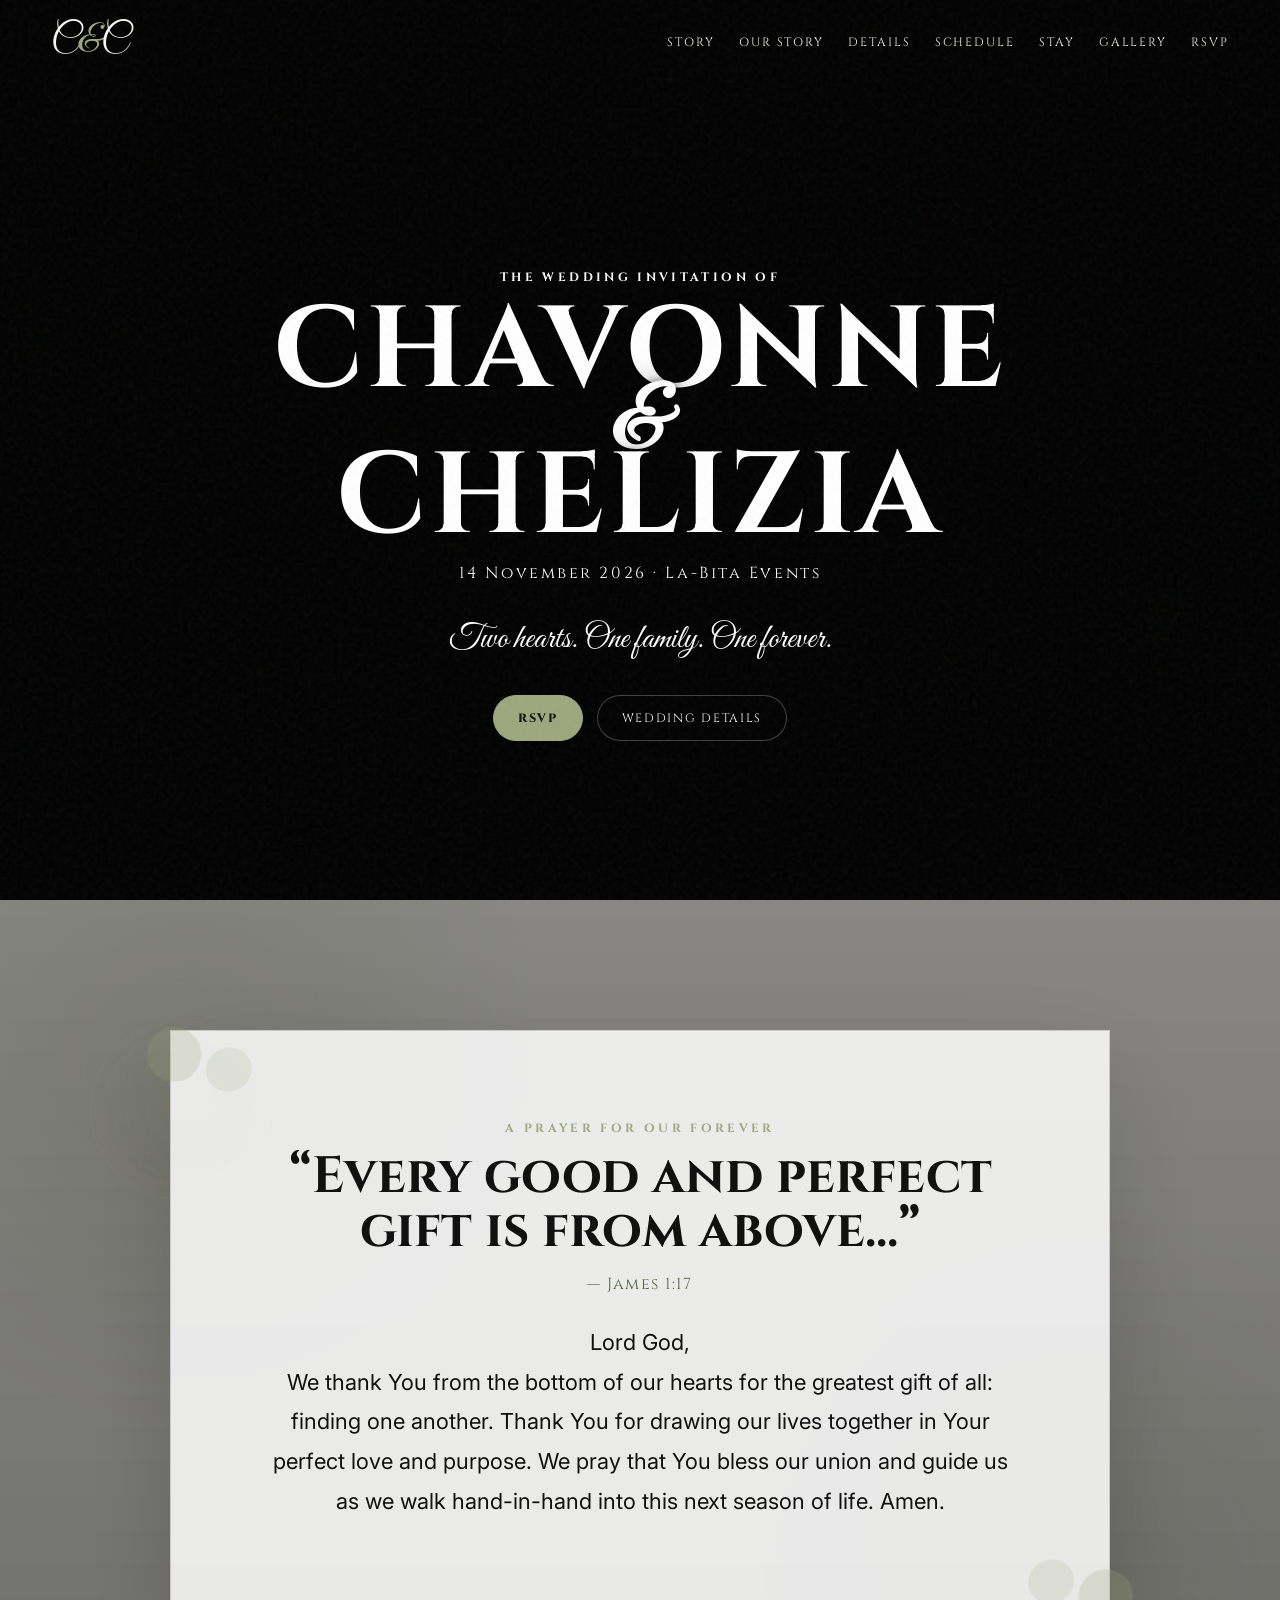
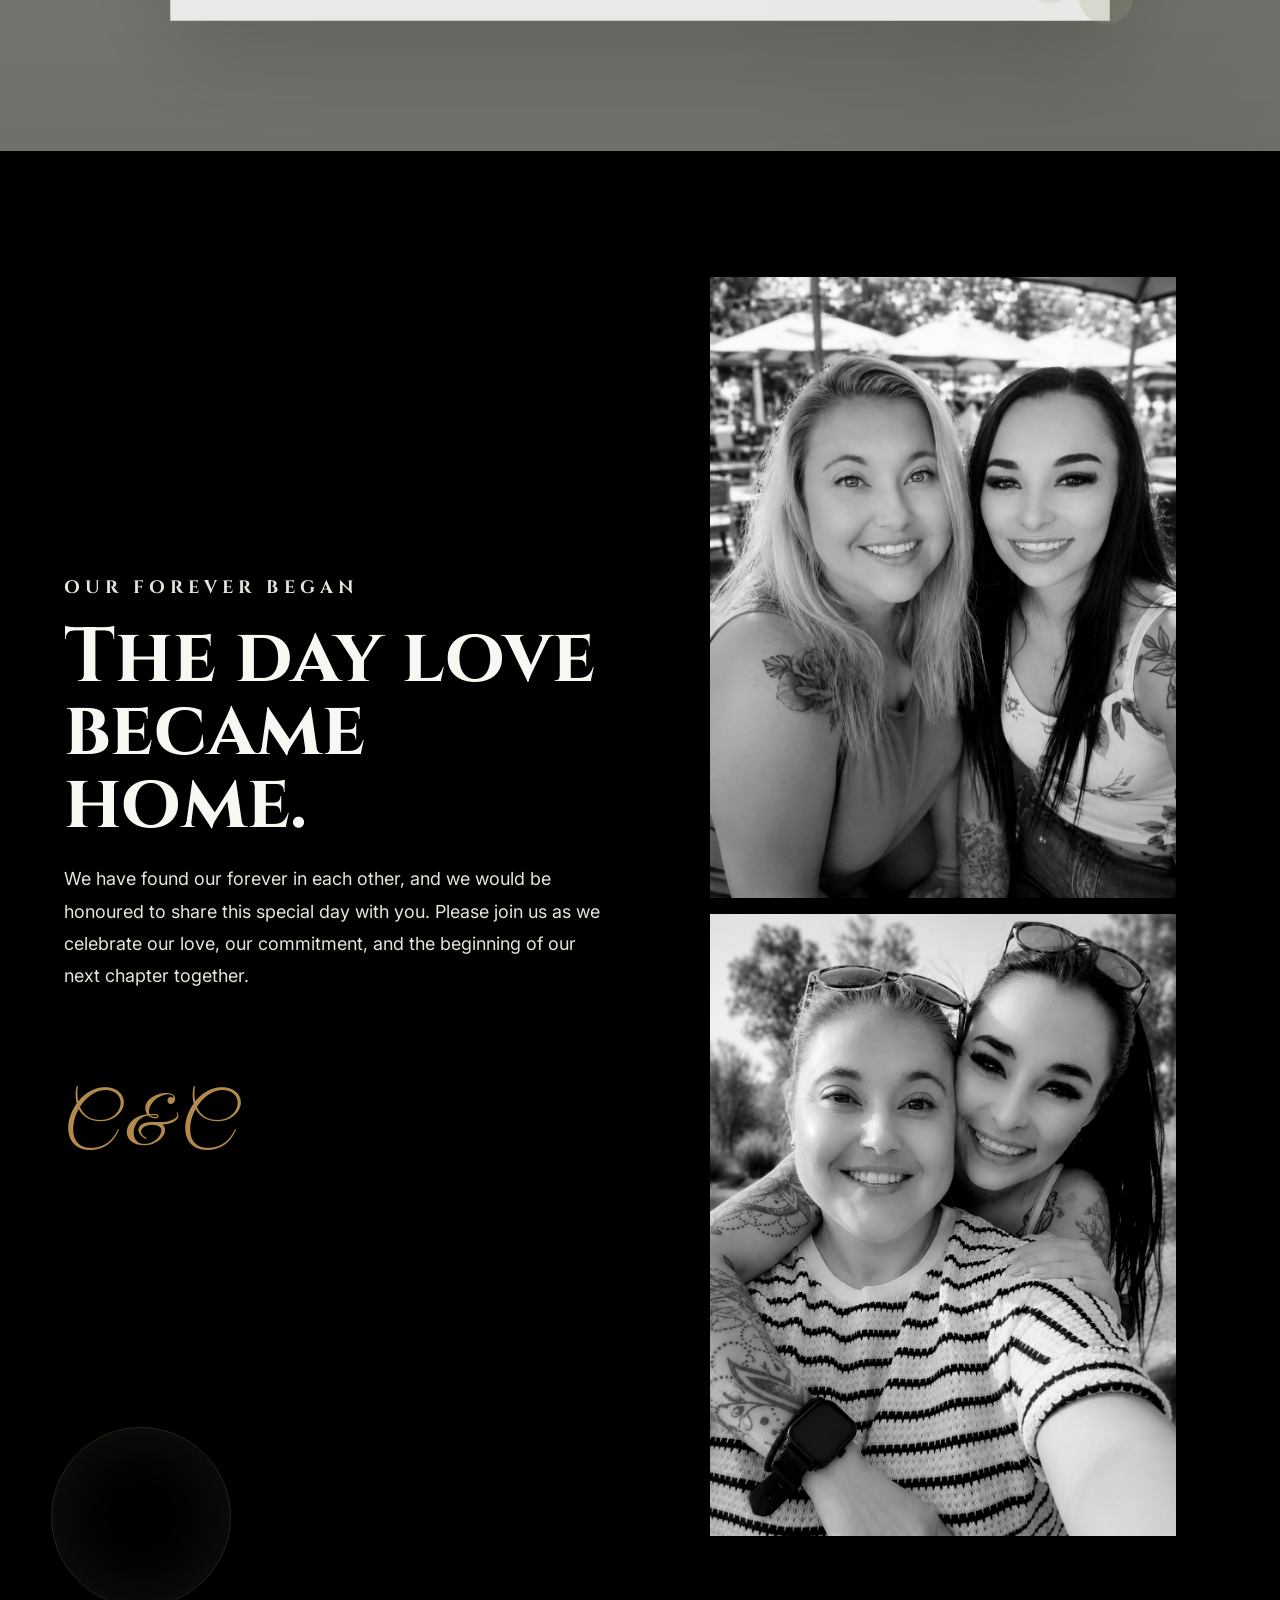
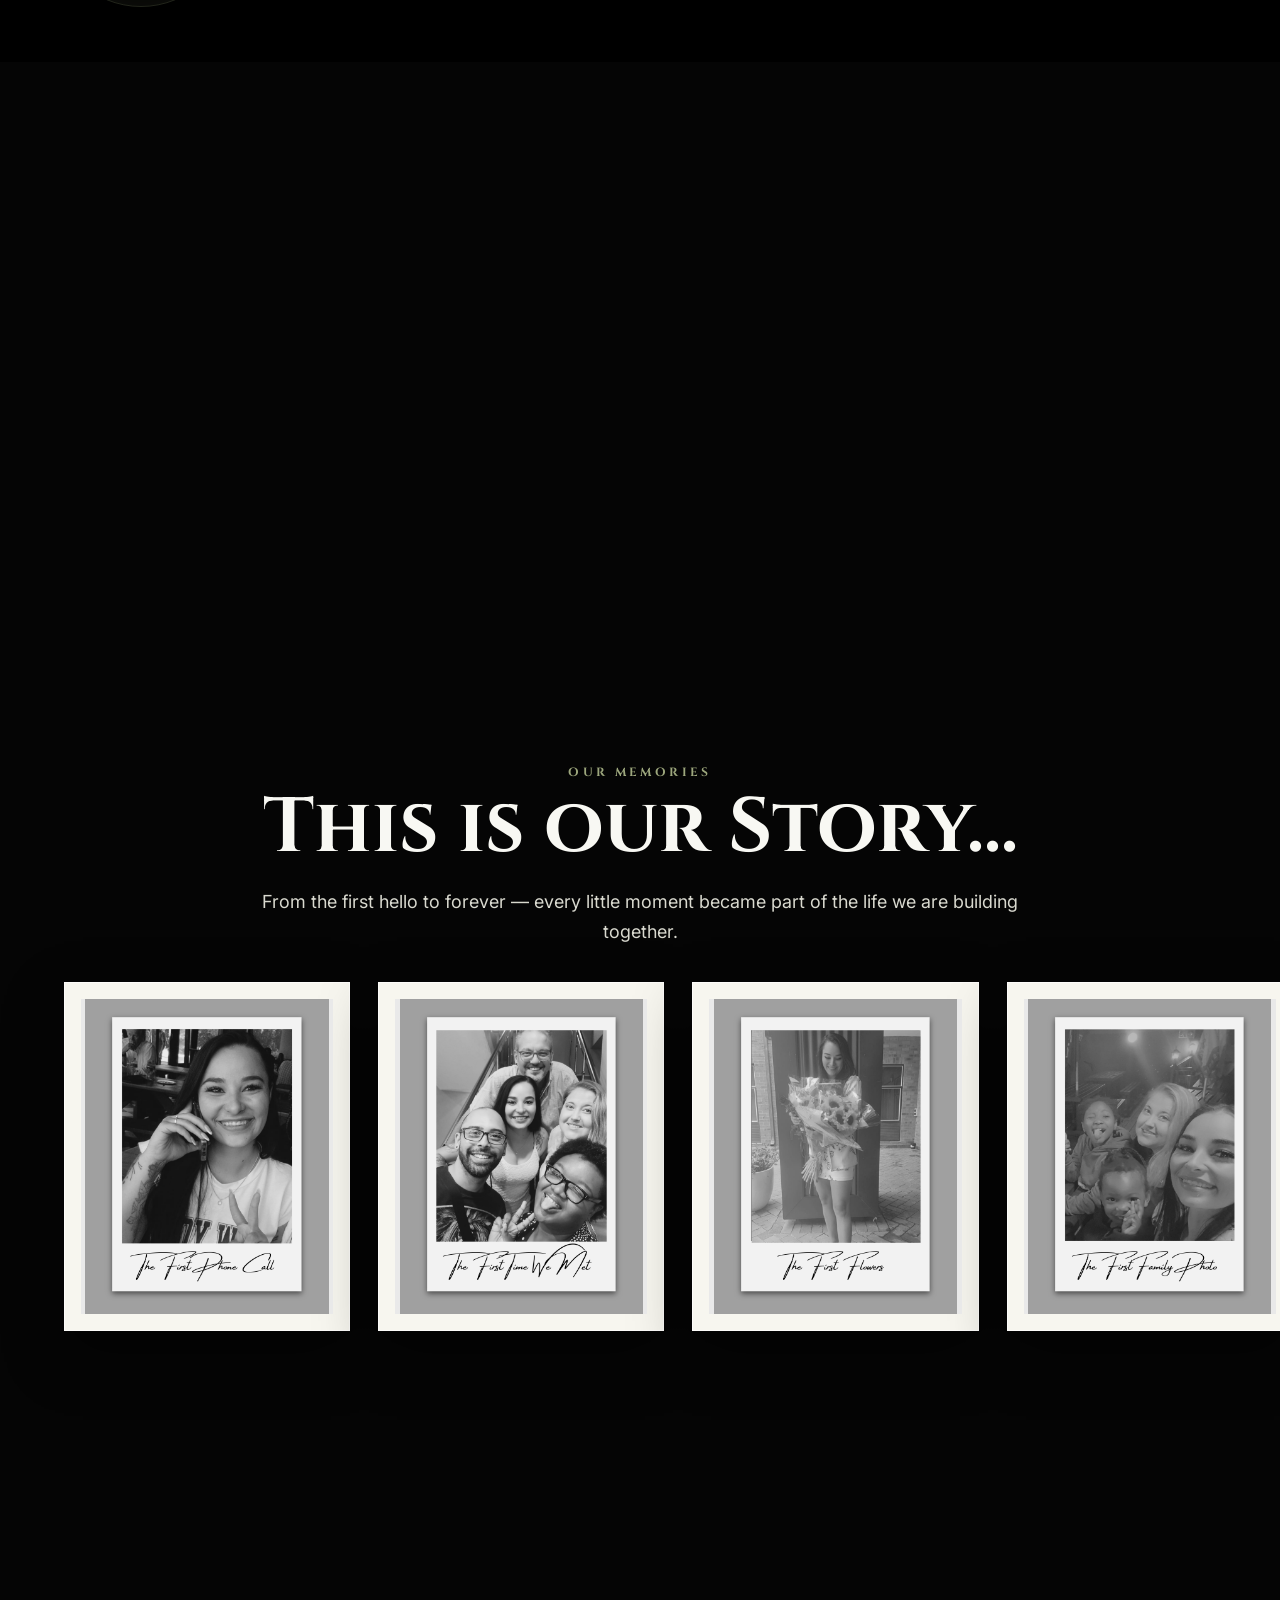
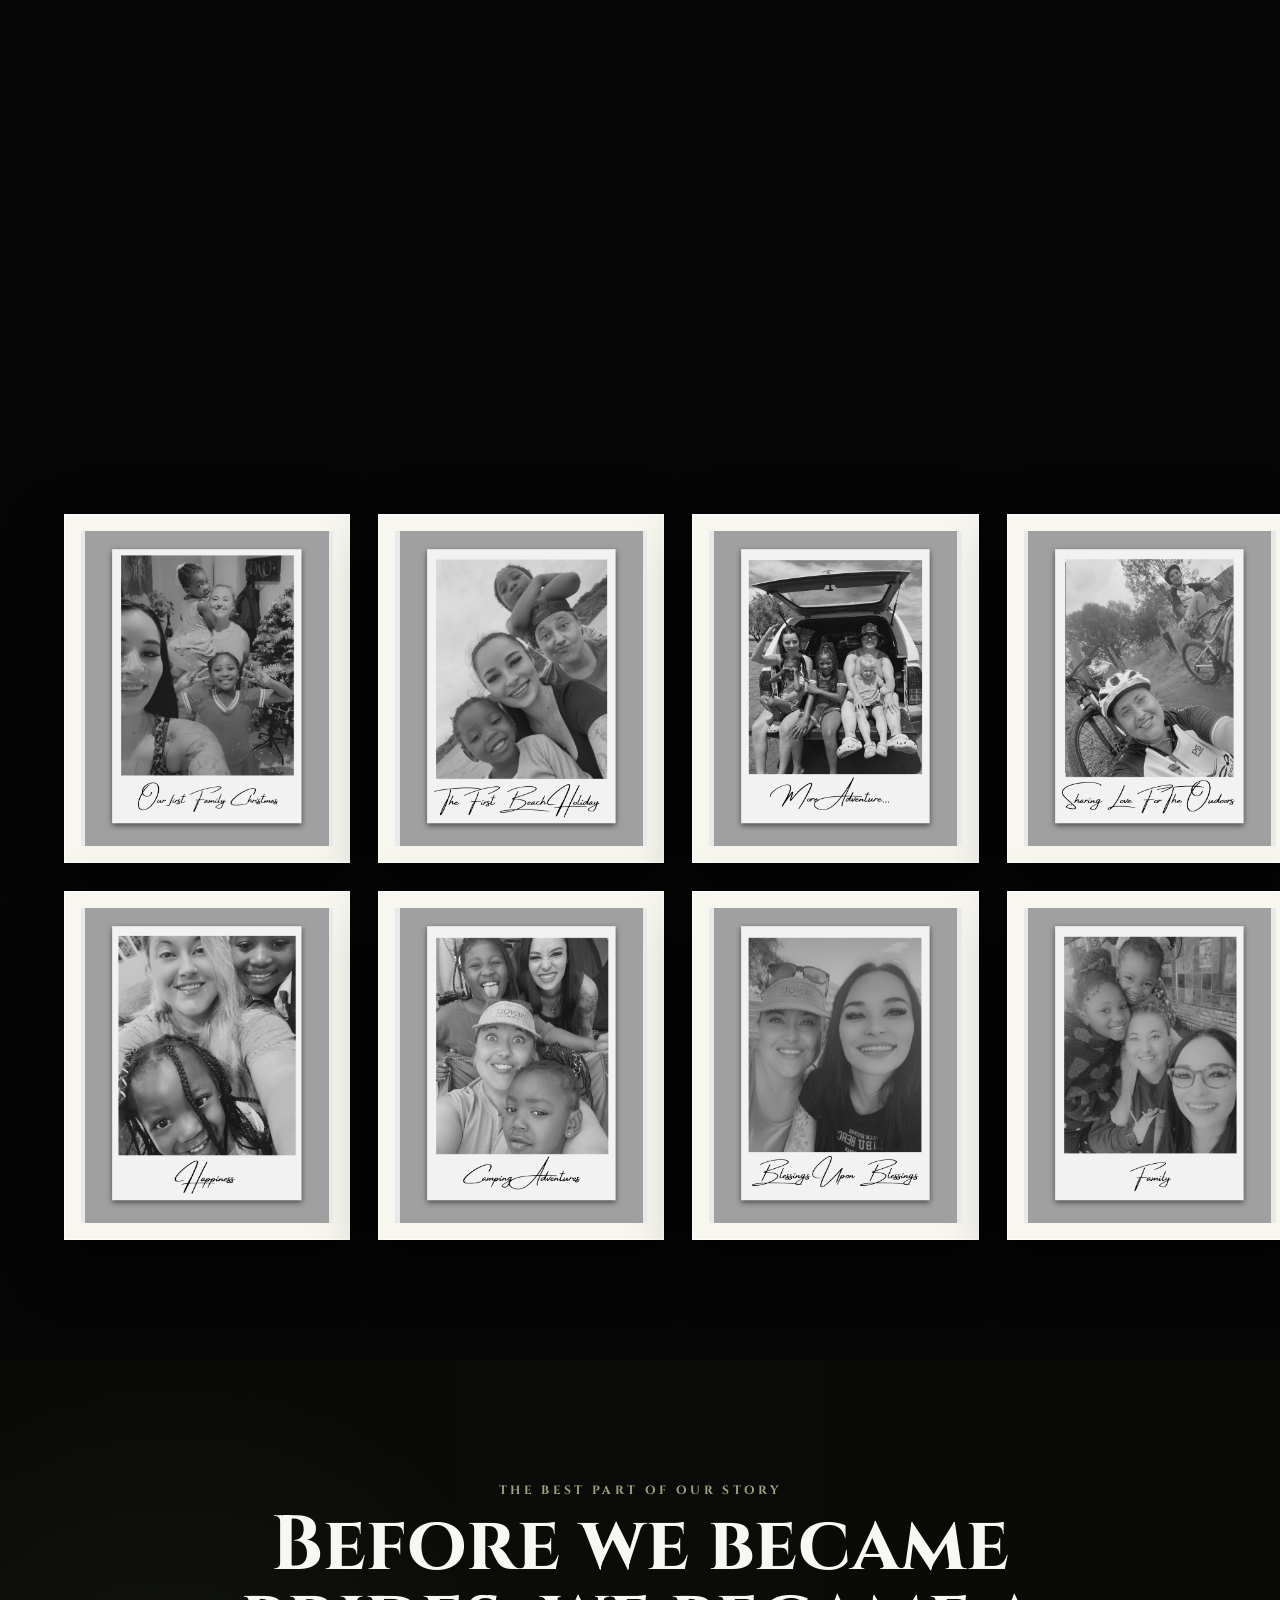
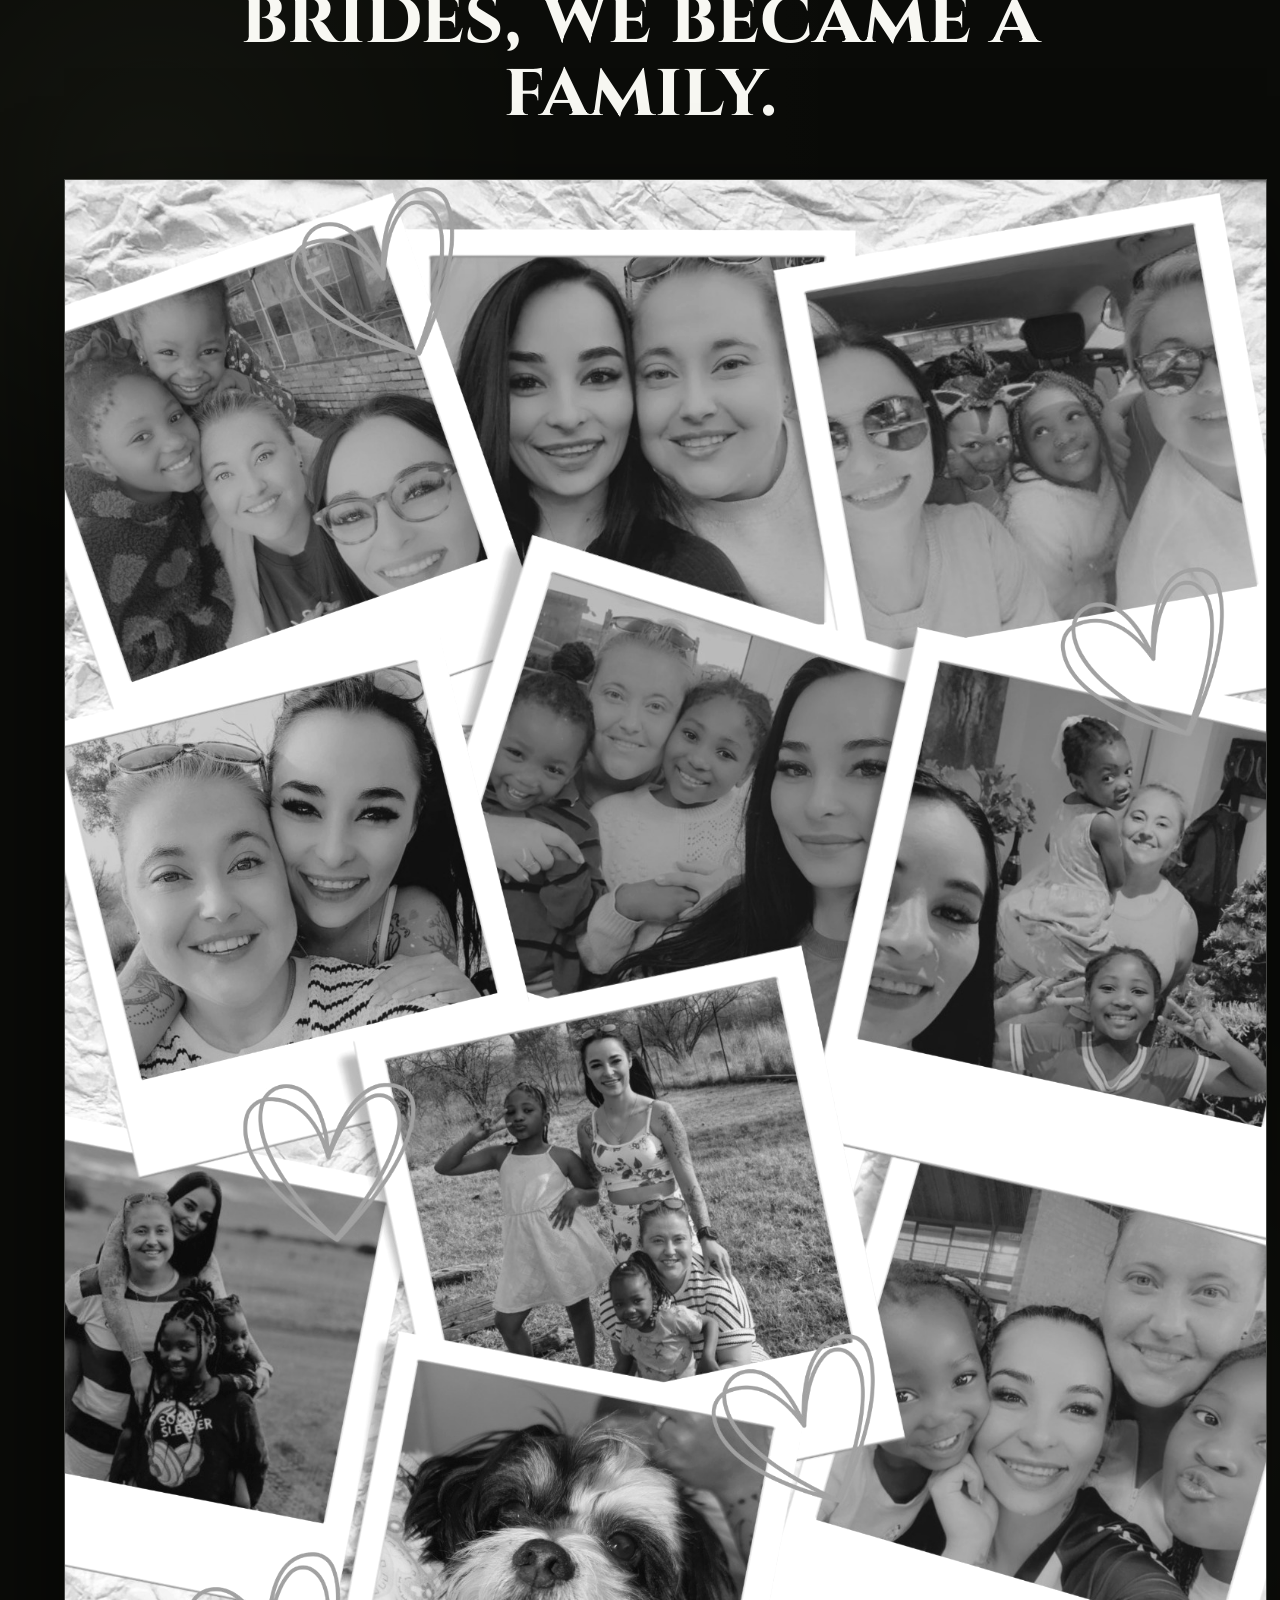
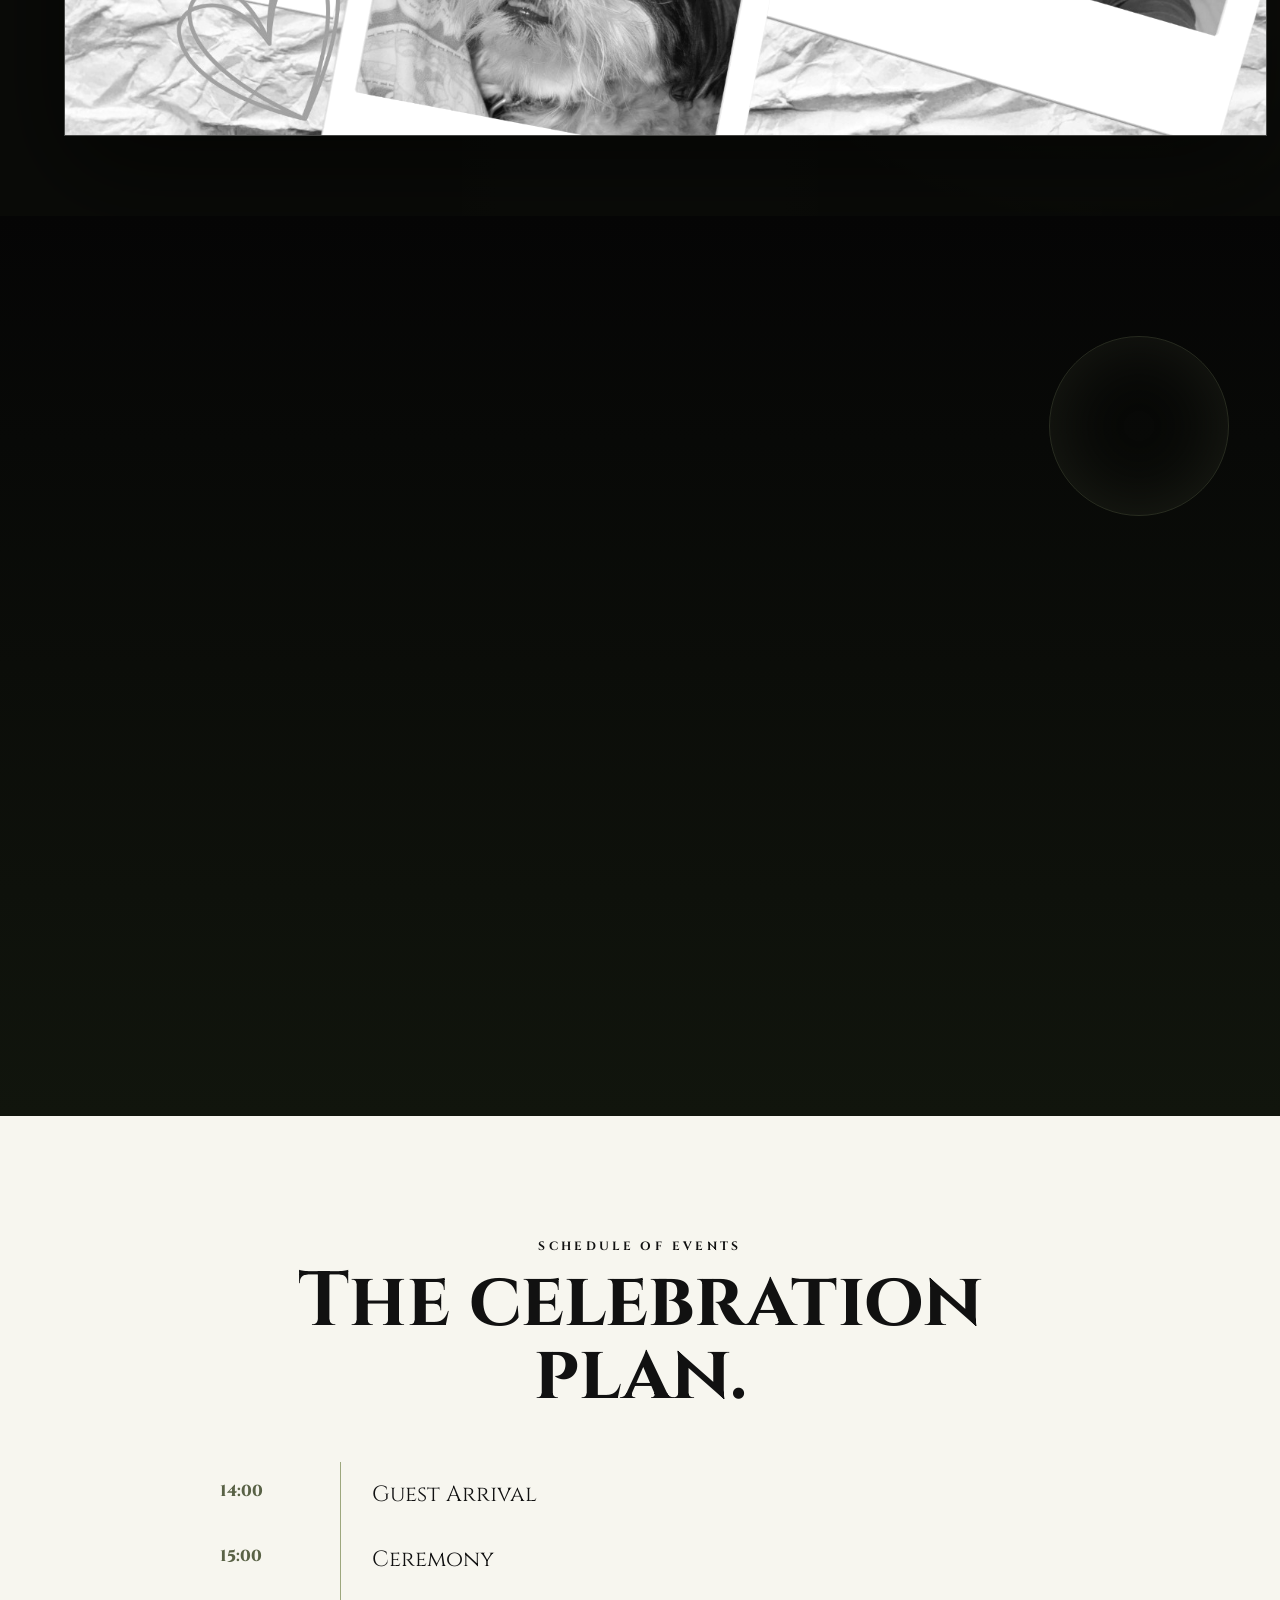
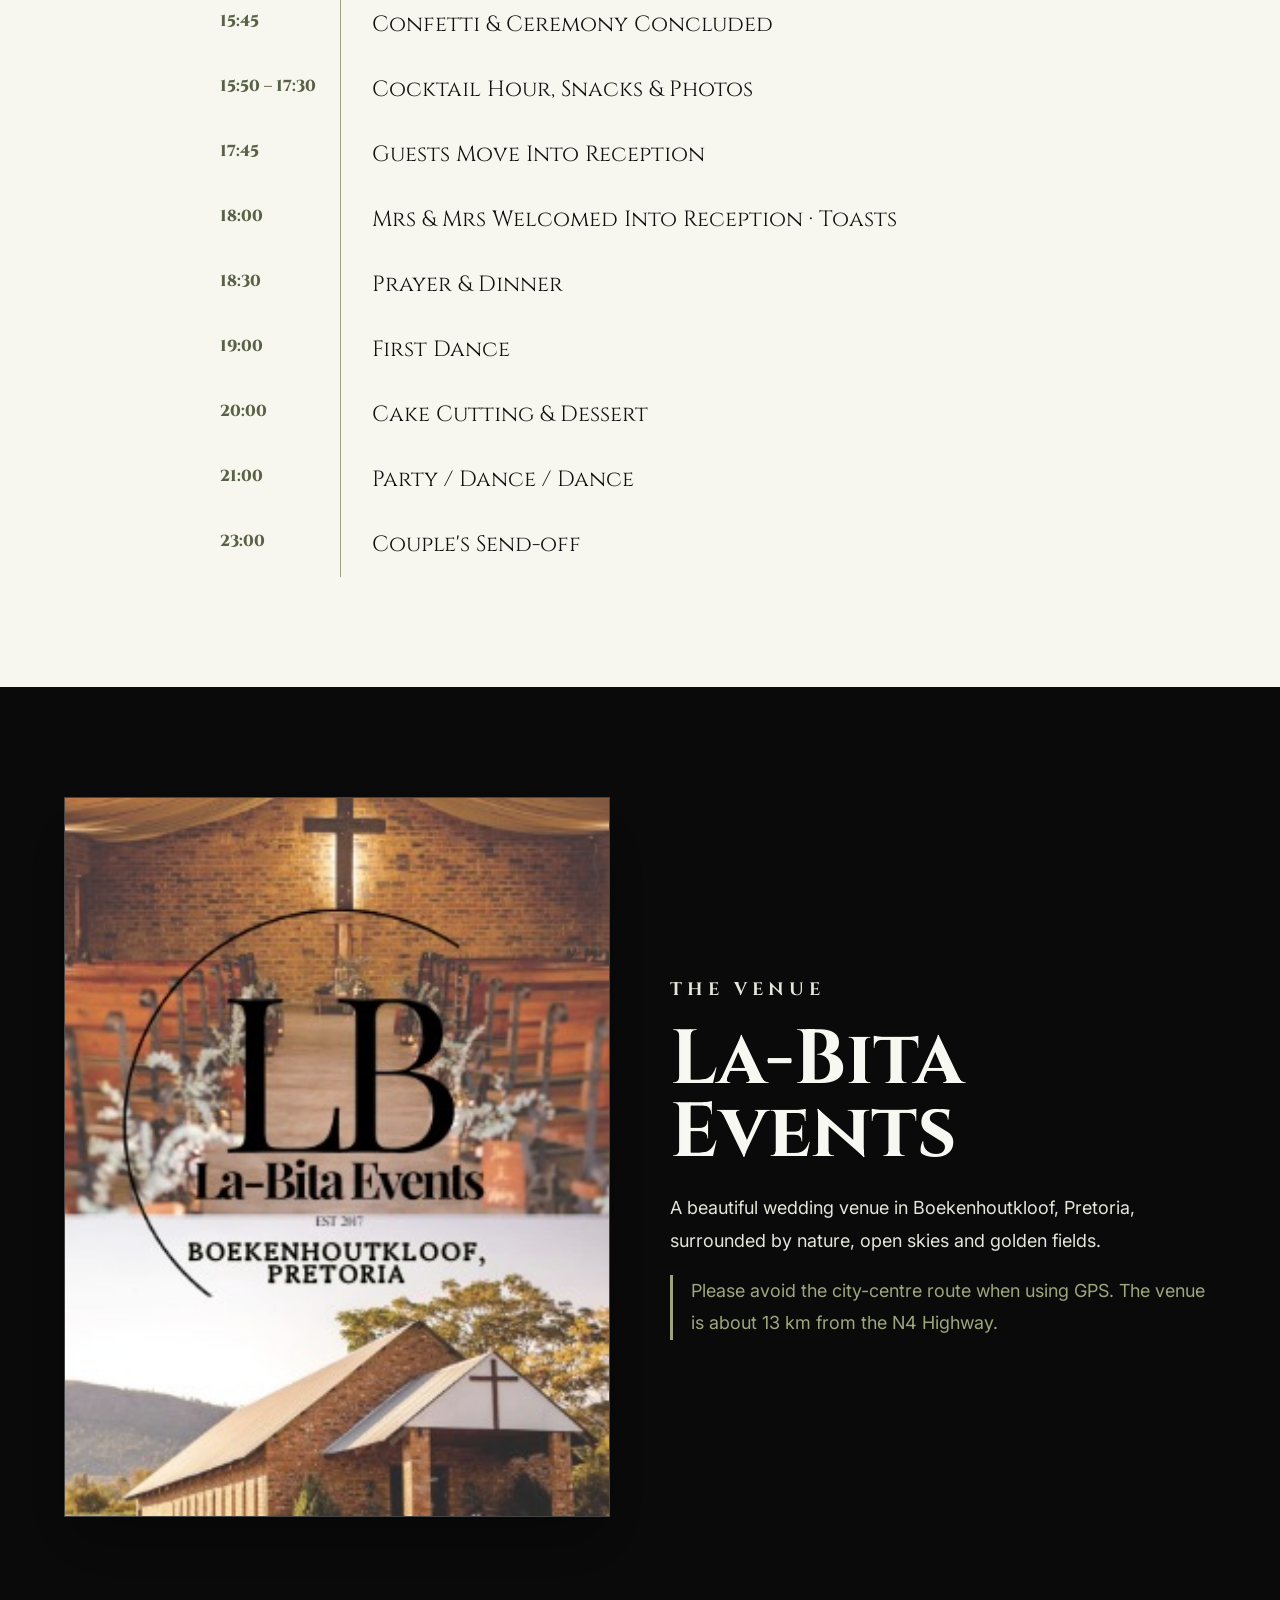
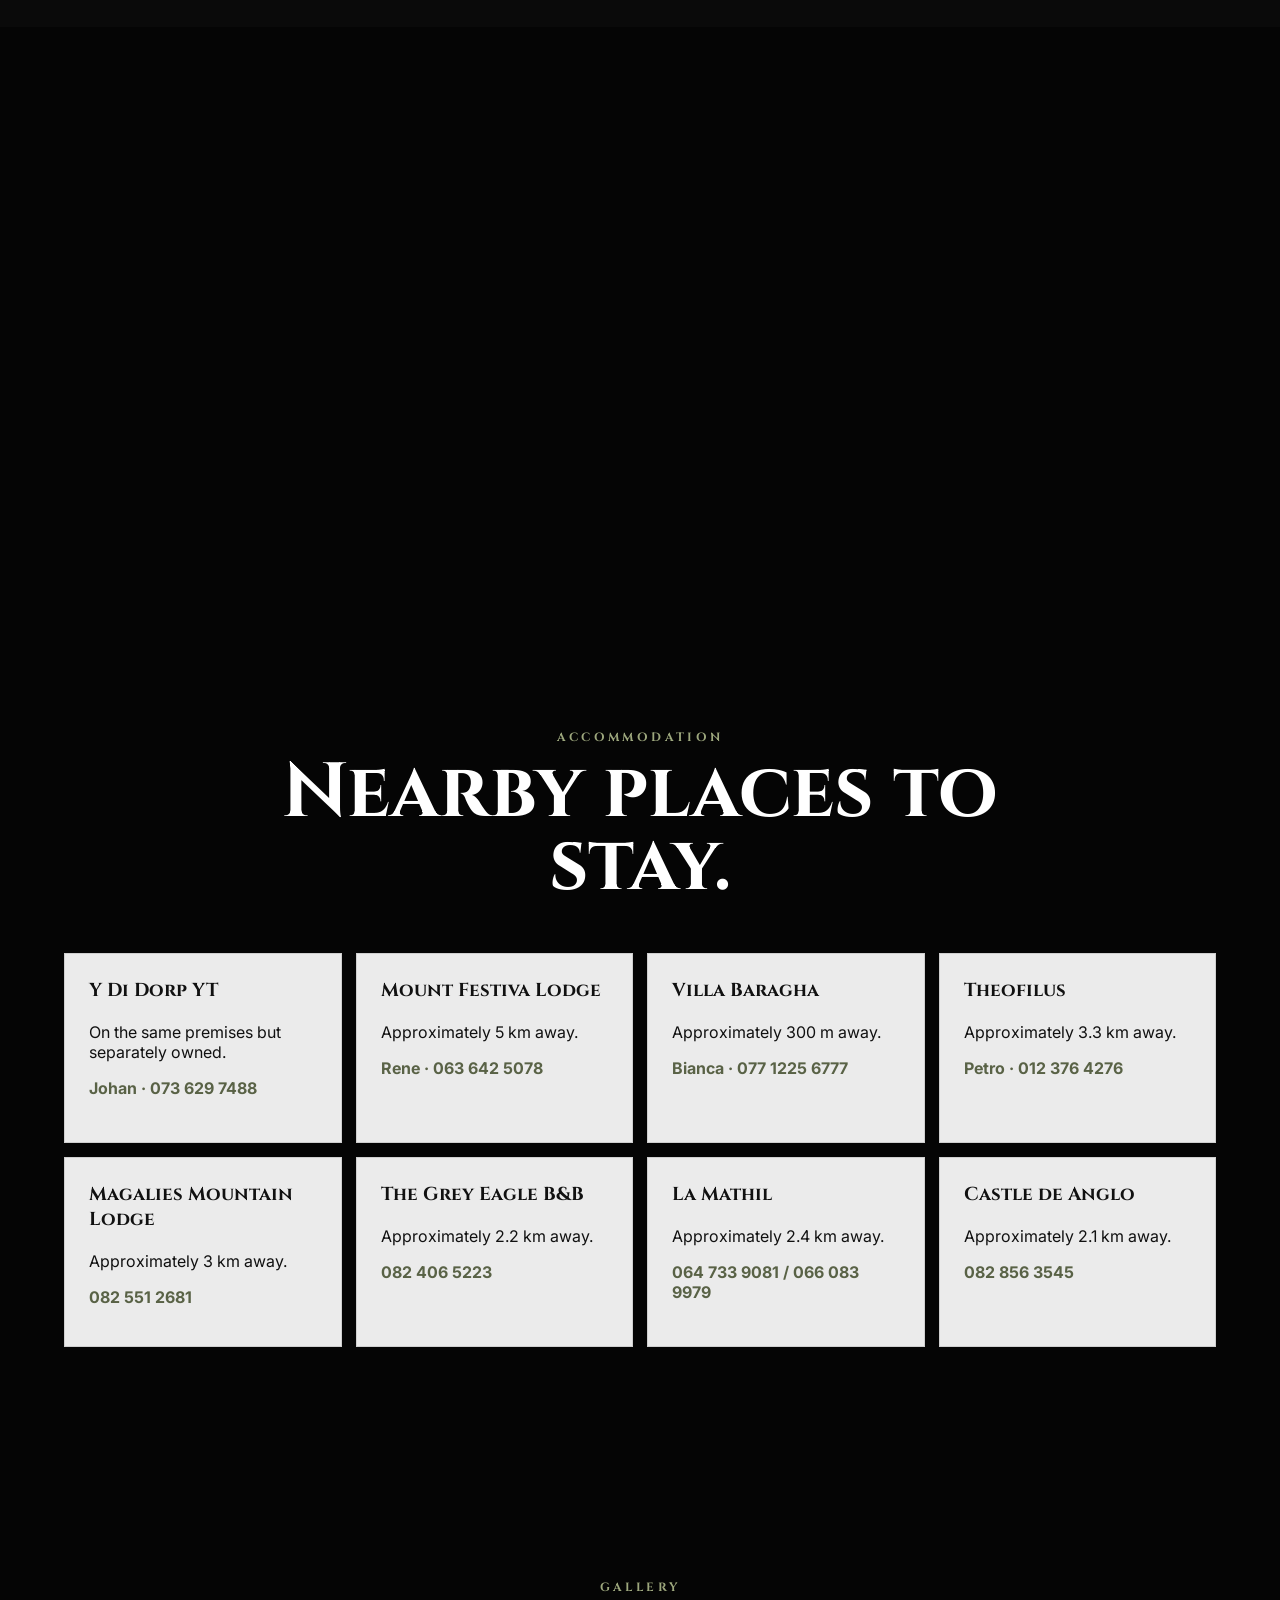
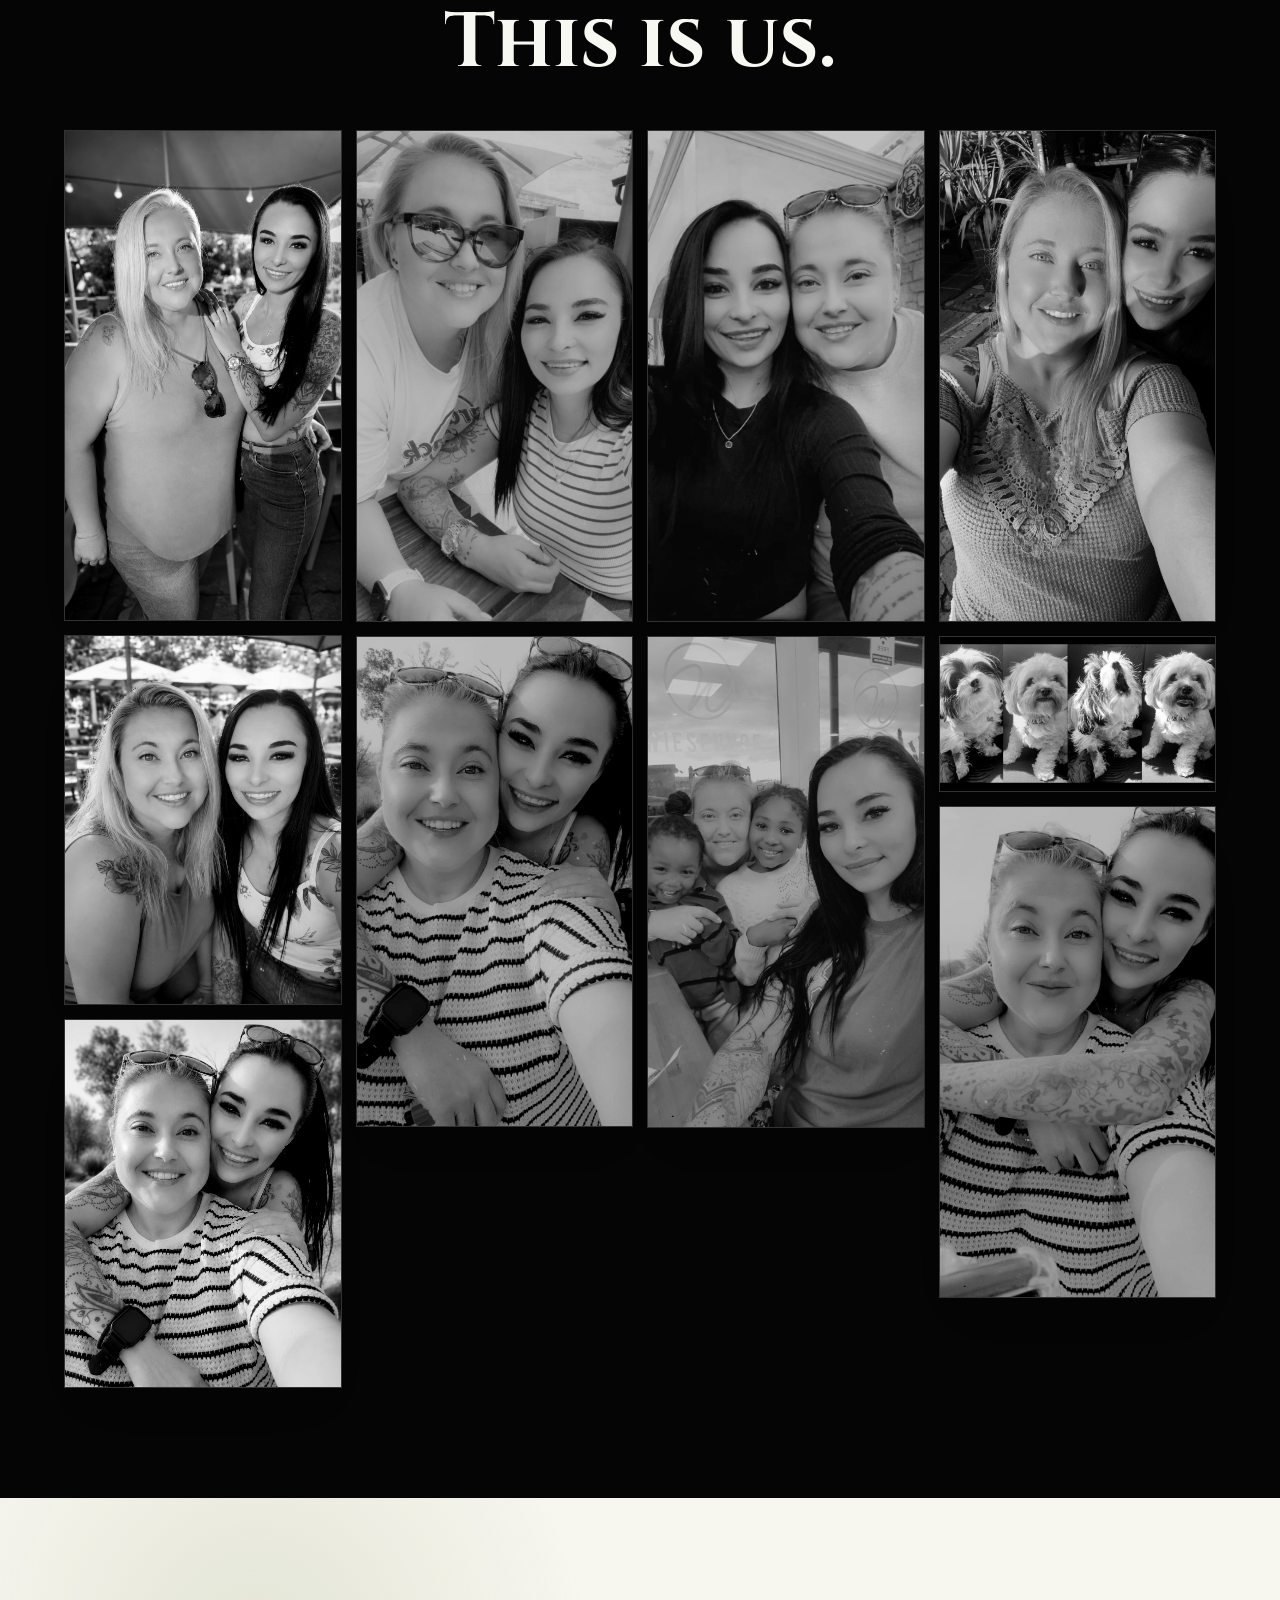
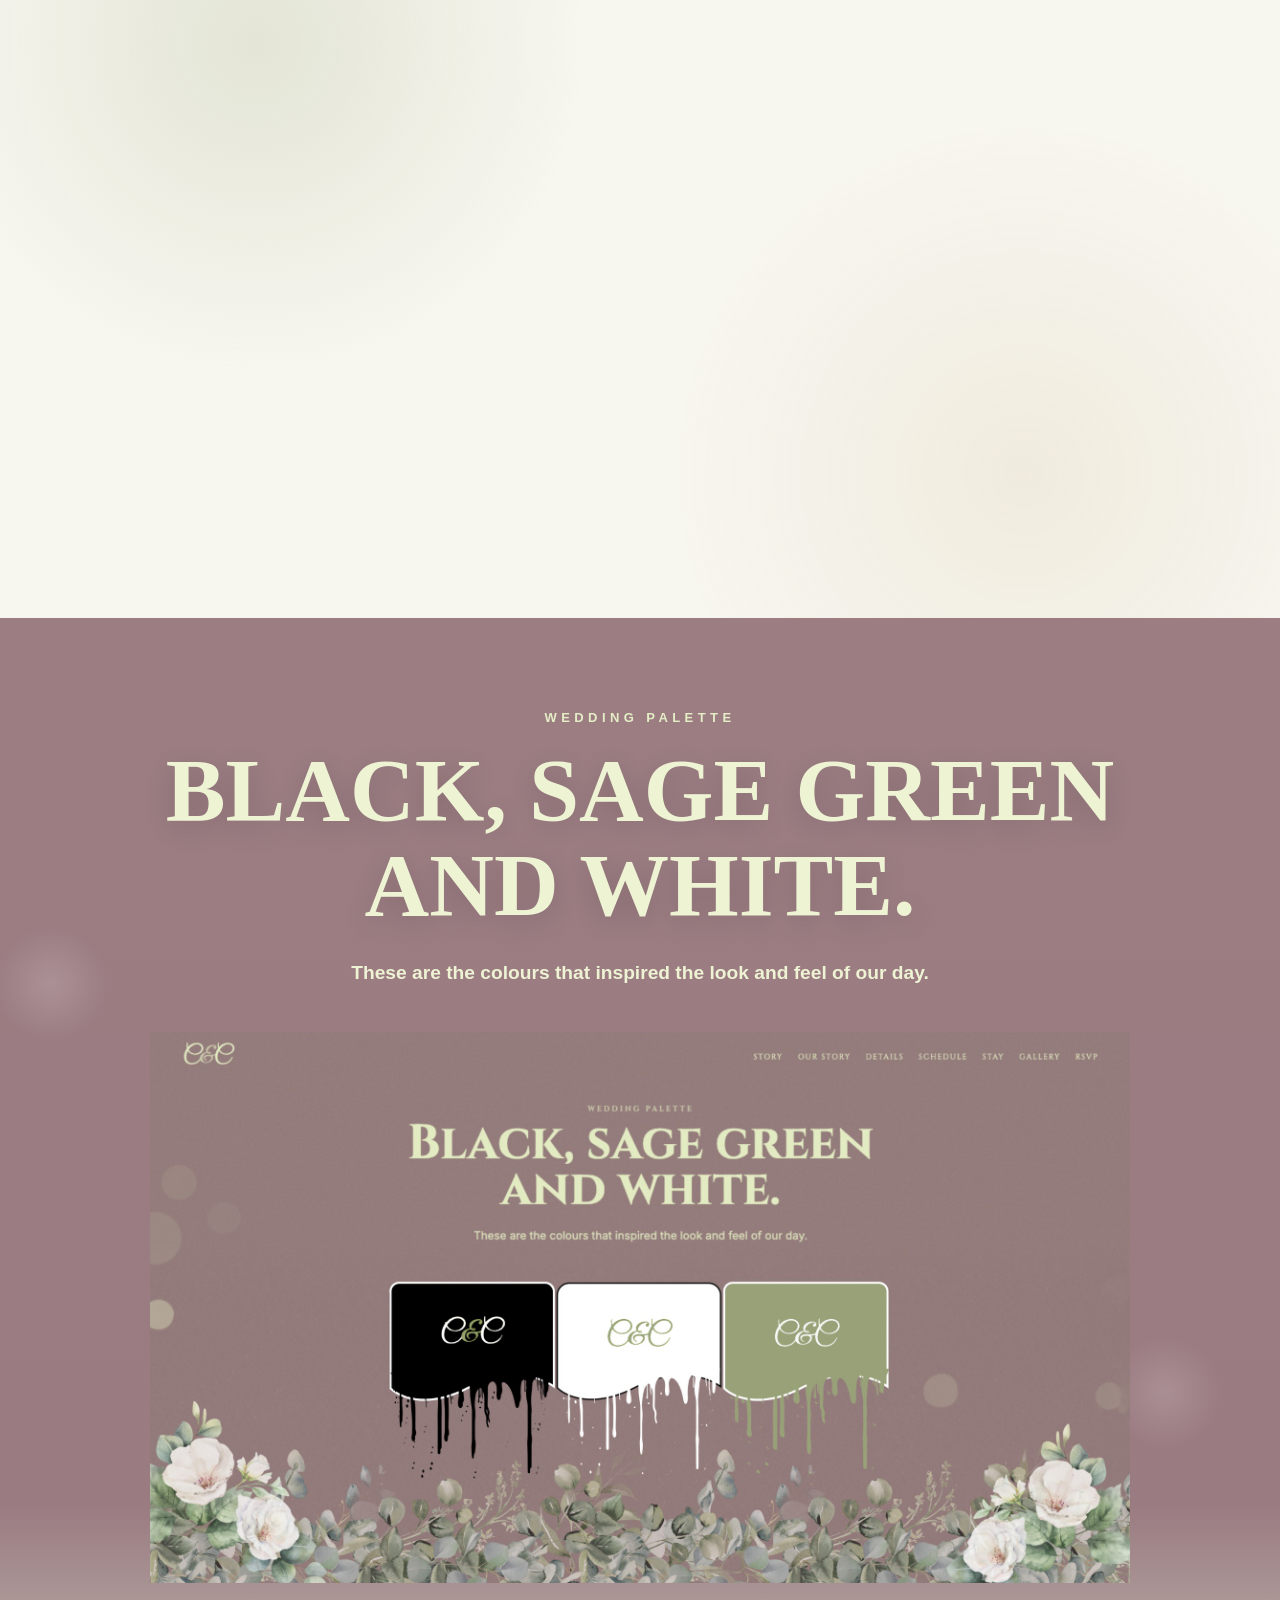
==== commit b4dc4656: "Add files via upload" ====
--- a/index.html
+++ b/index.html
@@ -171,6 +171,170 @@
 }
 </style>
 
+
+<style id="direct-rsvp-palette-fix">
+/* ONLY changed sections: RSVP note and Wedding Palette */
+
+/* RSVP note design */
+#rsvp-note.rsvp-note-designed{
+  position:relative!important;
+  overflow:hidden!important;
+  background:
+    radial-gradient(circle at 8% 28%, rgba(156,167,133,.18), transparent 7%),
+    radial-gradient(circle at 92% 72%, rgba(156,167,133,.16), transparent 7%),
+    linear-gradient(180deg,#f7f4ed 0%,#eee8dc 100%)!important;
+  color:#111!important;
+  text-align:center!important;
+  padding:110px 18px 120px!important;
+}
+#rsvp-note.rsvp-note-designed::before,
+#rsvp-note.rsvp-note-designed::after{
+  content:""!important;
+  position:absolute!important;
+  bottom:-28px!important;
+  width:480px!important;
+  height:210px!important;
+  pointer-events:none!important;
+  opacity:.72!important;
+  background:
+    radial-gradient(ellipse at 18% 78%, rgba(156,167,133,.32) 0 12%, transparent 13%),
+    radial-gradient(ellipse at 42% 82%, rgba(255,255,255,.82) 0 15%, transparent 16%),
+    radial-gradient(ellipse at 66% 76%, rgba(156,167,133,.28) 0 11%, transparent 12%),
+    linear-gradient(18deg, transparent 0 48%, rgba(156,167,133,.22) 49% 51%, transparent 52%);
+}
+#rsvp-note.rsvp-note-designed::before{left:-100px!important}
+#rsvp-note.rsvp-note-designed::after{right:-100px!important;transform:scaleX(-1)!important}
+#rsvp-note.rsvp-note-designed .rsvp-note-card{
+  position:relative!important;
+  z-index:2!important;
+  max-width:1060px!important;
+  margin:0 auto!important;
+  padding:64px clamp(26px,6vw,88px)!important;
+  background:rgba(255,255,255,.96)!important;
+  color:#111!important;
+  border:1px solid rgba(0,0,0,.12)!important;
+  box-shadow:0 28px 85px rgba(0,0,0,.18)!important;
+}
+#rsvp-note.rsvp-note-designed .eyebrow{
+  color:#9ca785!important;
+  font-family:Montserrat,Arial,sans-serif!important;
+  font-weight:800!important;
+  text-transform:uppercase!important;
+  letter-spacing:.34em!important;
+  font-size:13px!important;
+  margin-bottom:18px!important;
+}
+#rsvp-note.rsvp-note-designed h2{
+  font-family:'Playfair Display',Georgia,serif!important;
+  color:#050505!important;
+  text-transform:uppercase!important;
+  font-size:clamp(42px,6.4vw,82px)!important;
+  line-height:1!important;
+  margin:0 0 34px!important;
+  font-weight:900!important;
+}
+#rsvp-note.rsvp-note-designed p,
+#rsvp-note.rsvp-note-designed li{
+  font-family:Montserrat,Arial,sans-serif!important;
+  color:#111!important;
+  font-size:clamp(15px,1.35vw,19px)!important;
+  line-height:1.78!important;
+  font-weight:500!important;
+  text-align:center!important;
+}
+#rsvp-note.rsvp-note-designed ul{
+  list-style-position:inside!important;
+  padding-left:0!important;
+  margin:12px auto 24px!important;
+}
+#rsvp-note.rsvp-note-designed .rsvp-note-signoff{
+  font-family:'Great Vibes',cursive!important;
+  color:#9ca785!important;
+  font-size:clamp(38px,5.6vw,66px)!important;
+  line-height:1.08!important;
+  margin-top:32px!important;
+}
+
+/* Wedding Palette design */
+#wedding-palette.palette-designed{
+  position:relative!important;
+  overflow:hidden!important;
+  min-height:100vh!important;
+  padding:92px 18px 110px!important;
+  text-align:center!important;
+  background:
+    radial-gradient(circle at 4% 34%, rgba(255,255,255,.16), transparent 4%),
+    radial-gradient(circle at 91% 72%, rgba(255,255,255,.15), transparent 4%),
+    linear-gradient(180deg,#9b7d82 0%, #9a7b81 100%)!important;
+  color:#eef3d4!important;
+}
+#wedding-palette.palette-designed::after{
+  content:""!important;
+  position:absolute!important;
+  left:0!important;
+  right:0!important;
+  bottom:0!important;
+  height:260px!important;
+  pointer-events:none!important;
+  background:
+    radial-gradient(ellipse at 8% 90%, rgba(255,255,255,.72) 0 7%, transparent 8%),
+    radial-gradient(ellipse at 20% 92%, rgba(156,167,133,.45) 0 7%, transparent 8%),
+    radial-gradient(ellipse at 80% 92%, rgba(156,167,133,.45) 0 7%, transparent 8%),
+    linear-gradient(0deg, rgba(218,226,210,.58), transparent 72%)!important;
+  opacity:.9!important;
+}
+#wedding-palette .palette-designed-inner{
+  position:relative!important;
+  z-index:2!important;
+  max-width:1180px!important;
+  margin:0 auto!important;
+}
+#wedding-palette .eyebrow{
+  color:#e5edc7!important;
+  font-family:Montserrat,Arial,sans-serif!important;
+  font-weight:800!important;
+  text-transform:uppercase!important;
+  letter-spacing:.34em!important;
+  font-size:13px!important;
+  margin-bottom:18px!important;
+}
+#wedding-palette h2{
+  font-family:'Playfair Display',Georgia,serif!important;
+  color:#eef3d4!important;
+  text-transform:uppercase!important;
+  font-size:clamp(46px,7vw,92px)!important;
+  line-height:1.05!important;
+  margin:0!important;
+  font-weight:900!important;
+  text-shadow:0 7px 28px rgba(0,0,0,.14)!important;
+}
+#wedding-palette p{
+  color:#eef3d4!important;
+  font-family:Montserrat,Arial,sans-serif!important;
+  font-size:clamp(16px,1.5vw,22px)!important;
+  font-weight:650!important;
+  margin:30px auto 48px!important;
+}
+#wedding-palette .palette-full-design{
+  display:block!important;
+  width:min(980px,92vw)!important;
+  max-width:100%!important;
+  height:auto!important;
+  margin:0 auto!important;
+  border:0!important;
+  box-shadow:none!important;
+  background:transparent!important;
+}
+@media(max-width:760px){
+  #rsvp-note.rsvp-note-designed{padding:74px 14px 90px!important}
+  #rsvp-note.rsvp-note-designed .rsvp-note-card{padding:42px 20px!important}
+  #rsvp-note.rsvp-note-designed::before,
+  #rsvp-note.rsvp-note-designed::after{width:280px!important;height:150px!important;opacity:.48!important}
+  #wedding-palette.palette-designed{min-height:auto!important;padding:70px 14px 86px!important}
+  #wedding-palette p{margin-bottom:28px!important}
+}
+</style>
+
 </head>
 <body>
   <div class="grain"></div>
@@ -399,17 +563,16 @@
         <p>Please know that we are not asking for gifts—your presence on our big day is truly all we want! However, if you would still like to gift us with something, a monetary contribution would be warmly appreciated.</p>
       </div>
     </section>
-<section class="palette-section panel" id="palette">
-      <span class="botanical-line botanical-line-1" aria-hidden="true"></span>
-      <div class="section-head reveal">
-        <p class="eyebrow">Wedding Palette</p>
-        <h2>Black, sage green and white.</h2>
-        <p class="story-intro">These are the colours that inspired the look and feel of our day.</p>
-      </div>
-      <div class="palette-card reveal">
-        <img src="assets/photos/wedding-palette-rotated.png" alt="Wedding color palette" class="palette-image-final">
-      </div>
-    </section>
+
+<section id="wedding-palette" class="palette-section palette-designed">
+  <div class="palette-designed-inner">
+    <div class="eyebrow">Wedding Palette</div>
+    <h2>Black, Sage Green<br>and White.</h2>
+    <p>These are the colours that inspired the look and feel of our day.</p>
+    <img src="assets/photos/colour-pal-design.jpg" alt="Wedding Palette - black, sage green and white" class="palette-full-design">
+  </div>
+</section>
+
 
 
 
@@ -417,9 +580,10 @@
     
 
 
-<section id="rsvp-note" class="rsvp-note-section">
+
+<section id="rsvp-note" class="rsvp-note-section rsvp-note-designed">
   <div class="rsvp-note-card">
-    <div class="eyebrow">A Small RSVP Note</div>
+    <div class="eyebrow">Before You RSVP</div>
     <h2>A Small RSVP Note</h2>
     <p>We are so excited to celebrate our wedding with the people who have been part of our journey and are grateful that you will be sharing this special day with us.</p>
     <p>To help us manage our venue capacity and catering arrangements, each invitation is intended for one guest, unless alternative arrangements have been discussed with us beforehand.</p>
@@ -436,6 +600,7 @@
 
 
 
+
 <section class="rsvp panel" id="rsvp">
       <video class="nature-video video-bg rsvp-video" autoplay muted loop playsinline preload="auto" aria-hidden="true">
         <source src="assets/videos/nature-1.mp4" type="video/mp4">
--- a/styles.css
+++ b/styles.css
@@ -500,3 +500,9 @@
   opacity:1!important;
   text-shadow:0 10px 34px rgba(0,0,0,.95),0 2px 8px rgba(0,0,0,.9)!important;
 }
+
+/* Direct RSVP + palette fix backup */
+#rsvp-note.rsvp-note-designed{background:linear-gradient(180deg,#f7f4ed 0%,#eee8dc 100%)!important;color:#111!important;text-align:center!important}
+#rsvp-note.rsvp-note-designed .rsvp-note-card{max-width:1060px!important;margin:0 auto!important;background:rgba(255,255,255,.96)!important;color:#111!important;border:1px solid rgba(0,0,0,.12)!important;box-shadow:0 28px 85px rgba(0,0,0,.18)!important}
+#wedding-palette.palette-designed{background:linear-gradient(180deg,#9b7d82 0%,#9a7b81 100%)!important;color:#eef3d4!important;text-align:center!important}
+#wedding-palette .palette-full-design{display:block!important;width:min(980px,92vw)!important;max-width:100%!important;height:auto!important;margin:0 auto!important;border:0!important;box-shadow:none!important}
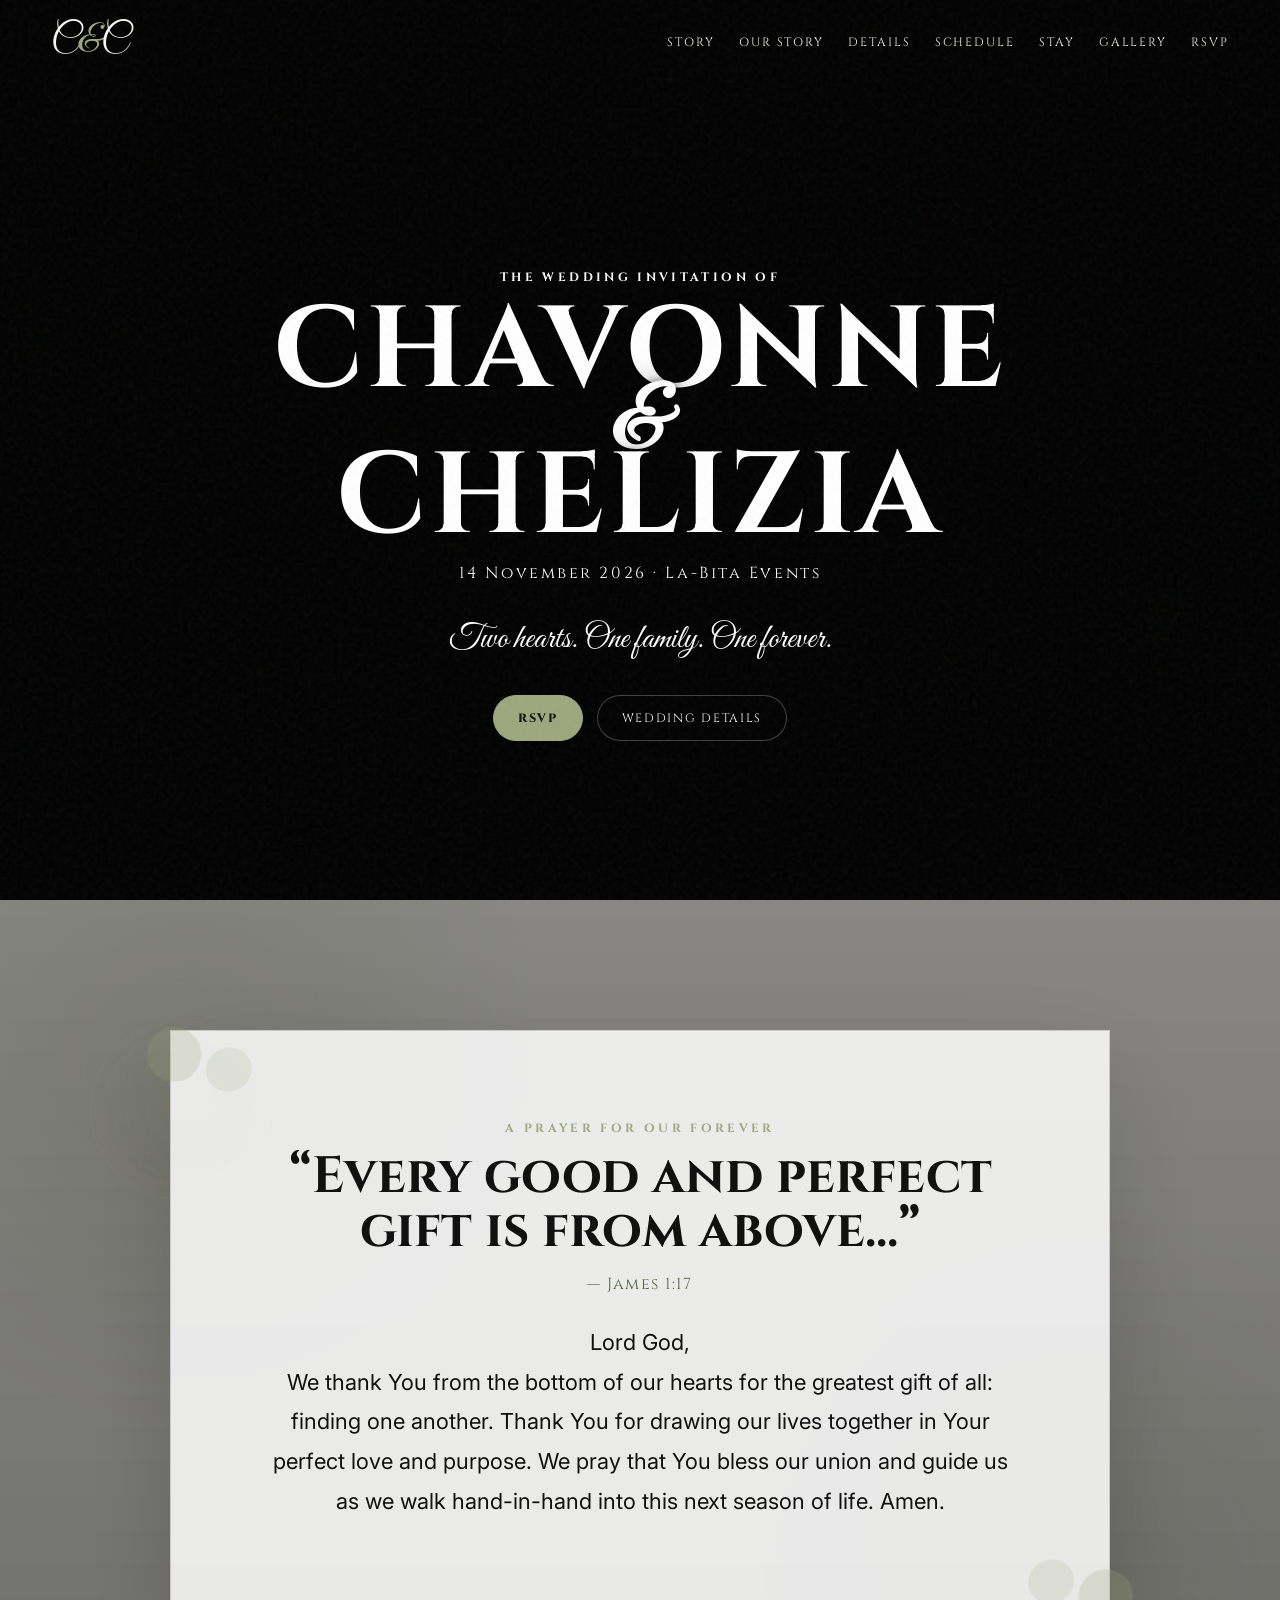
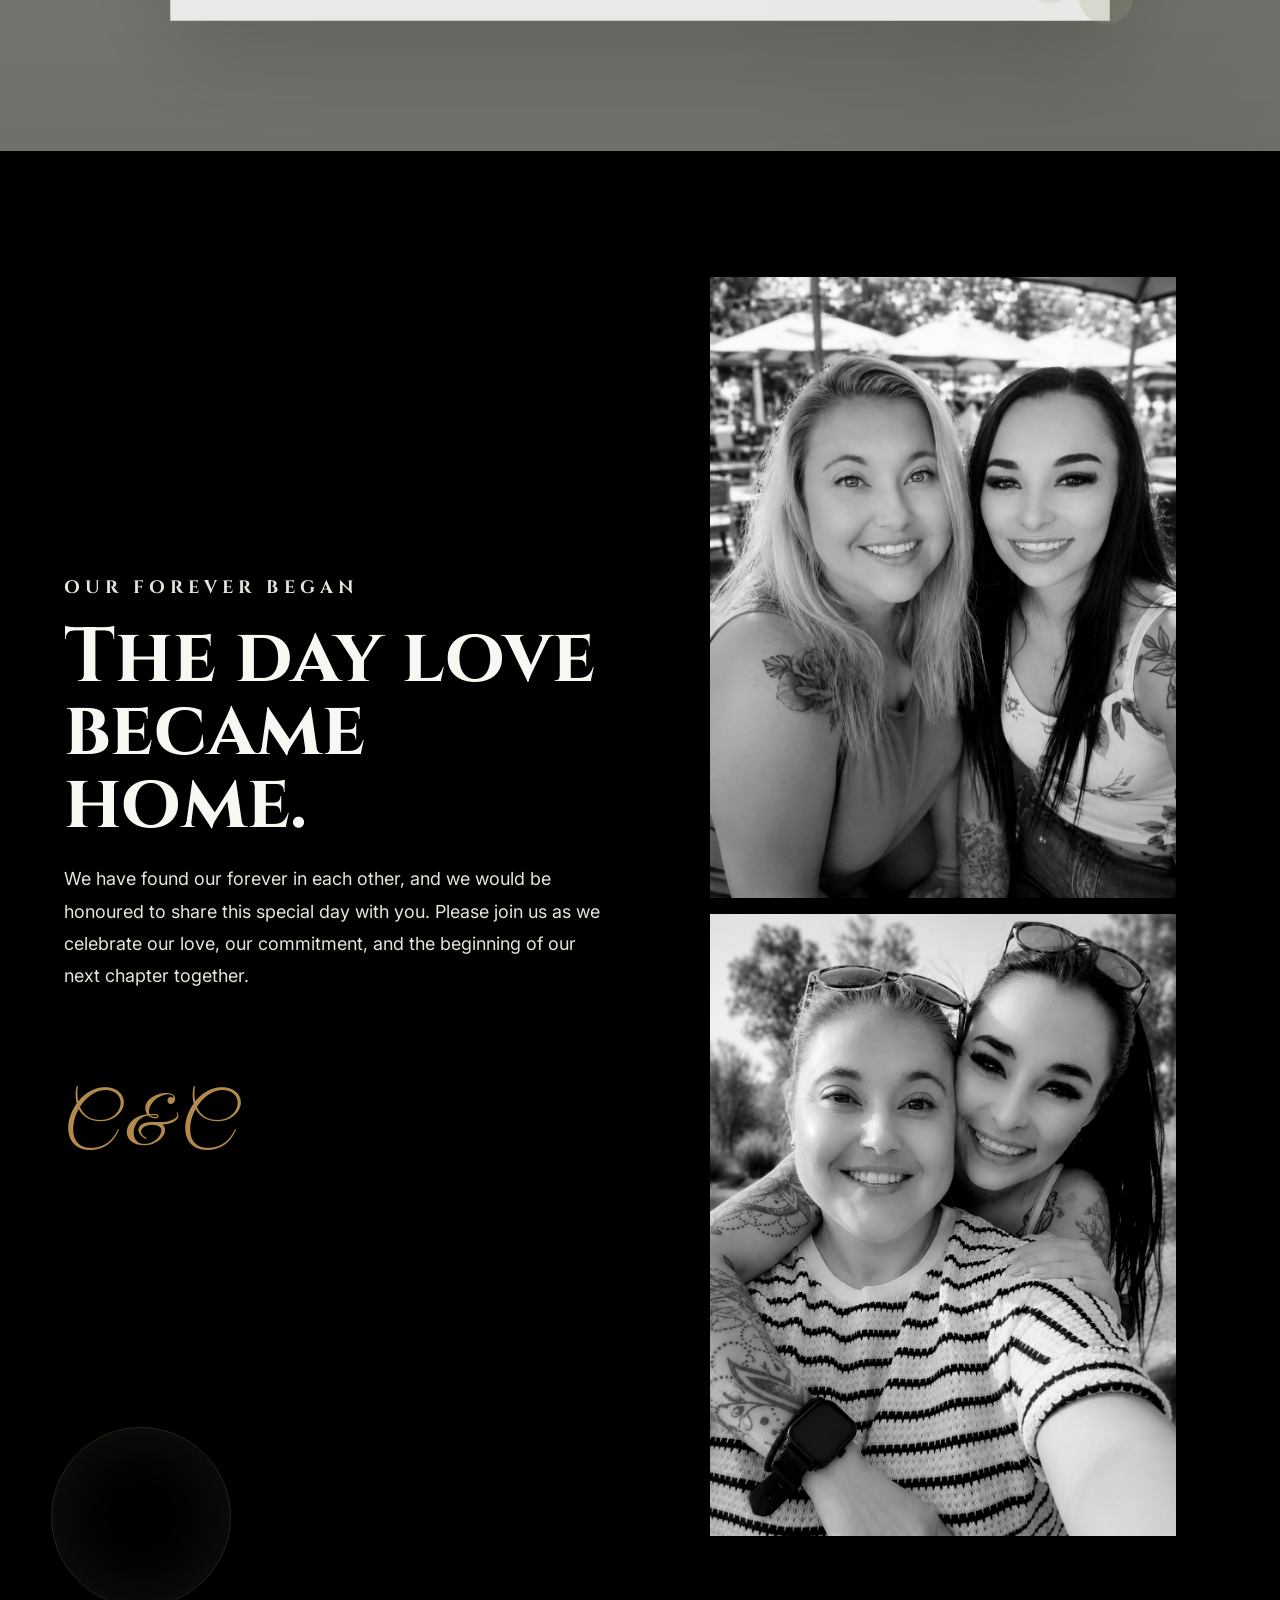
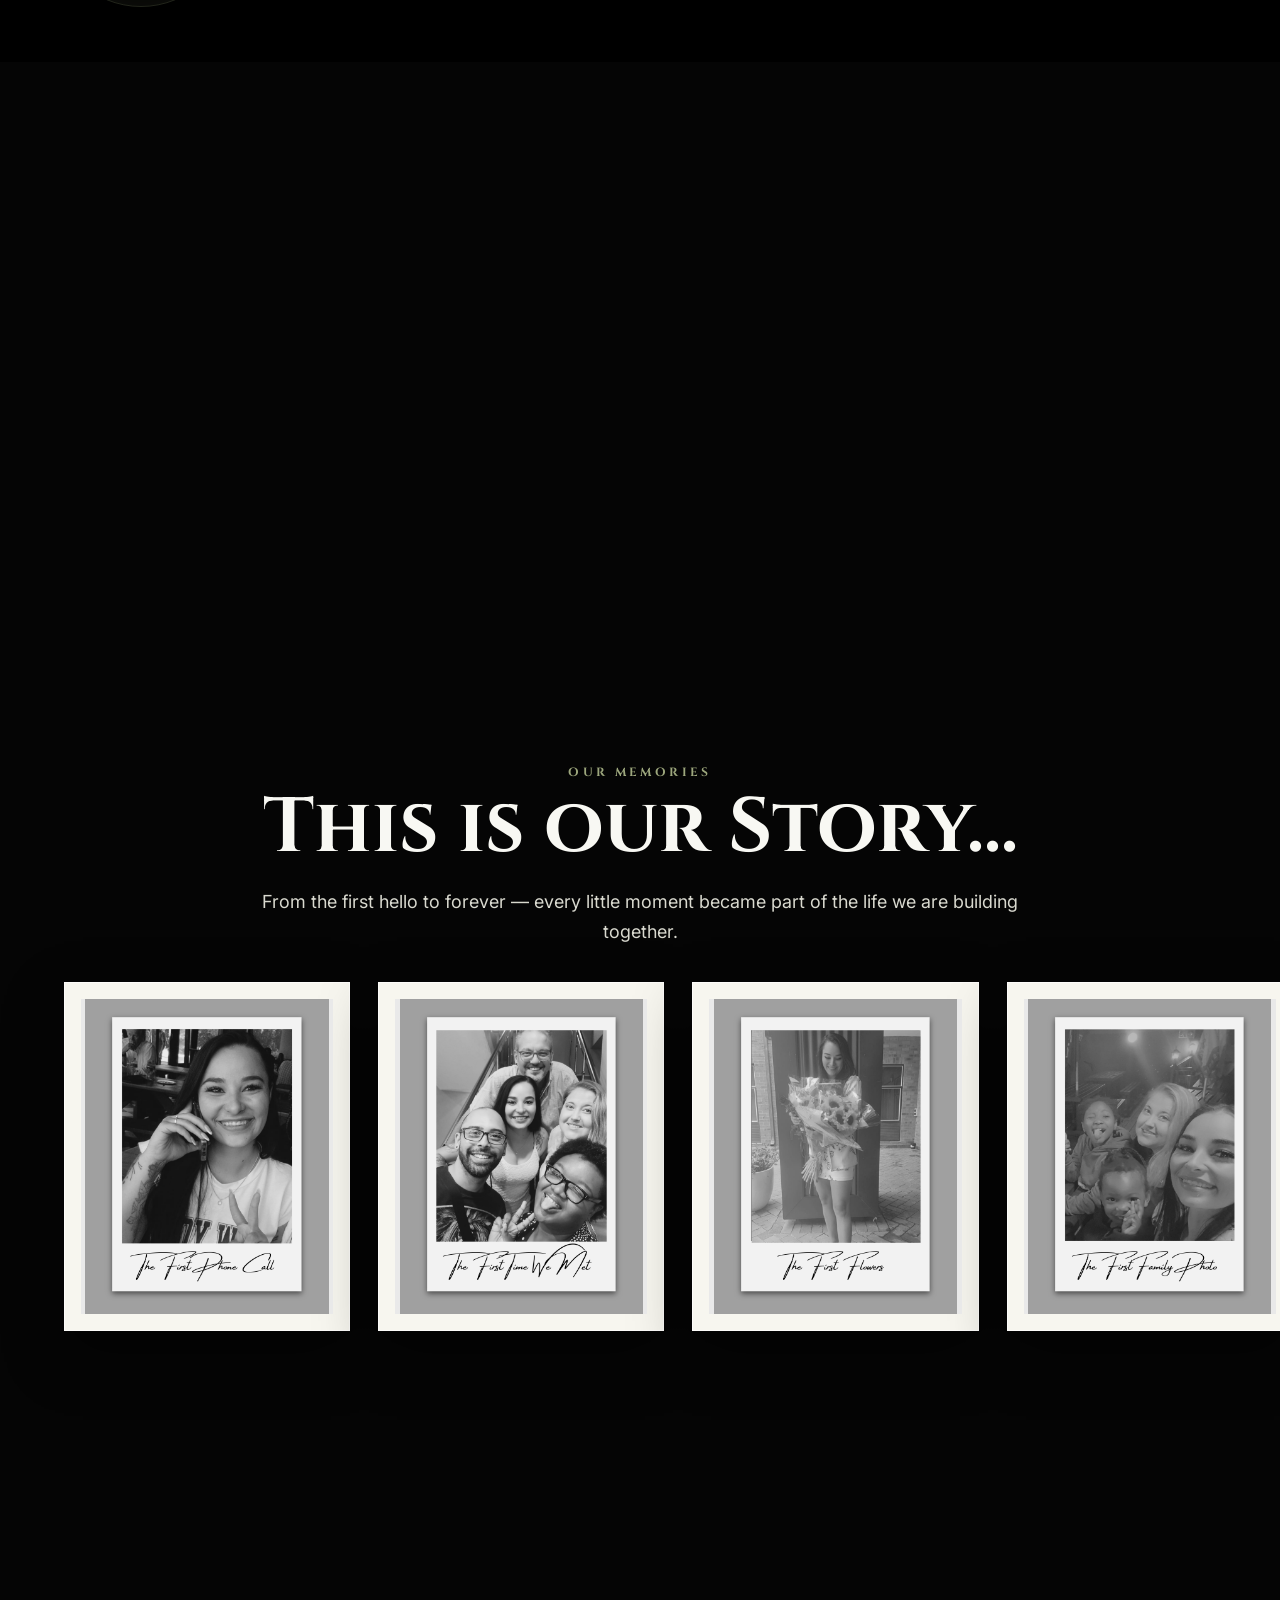
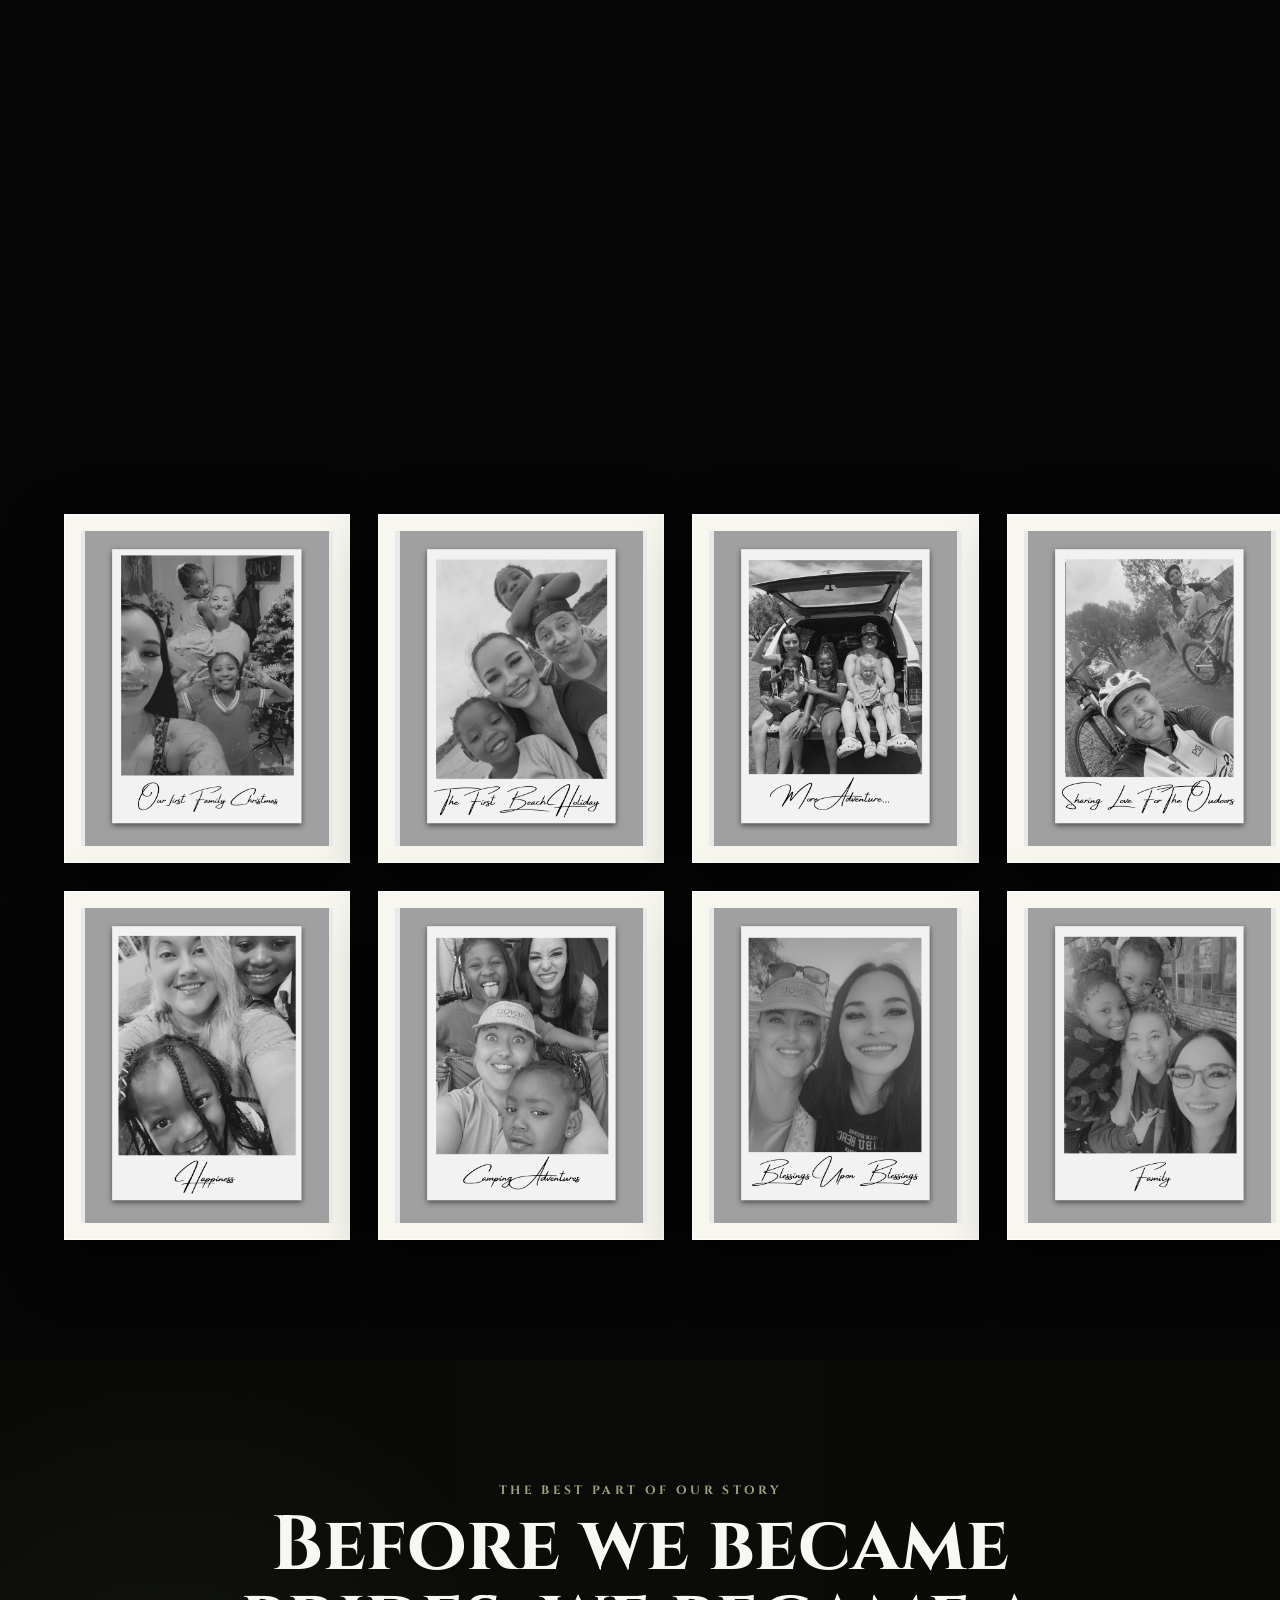
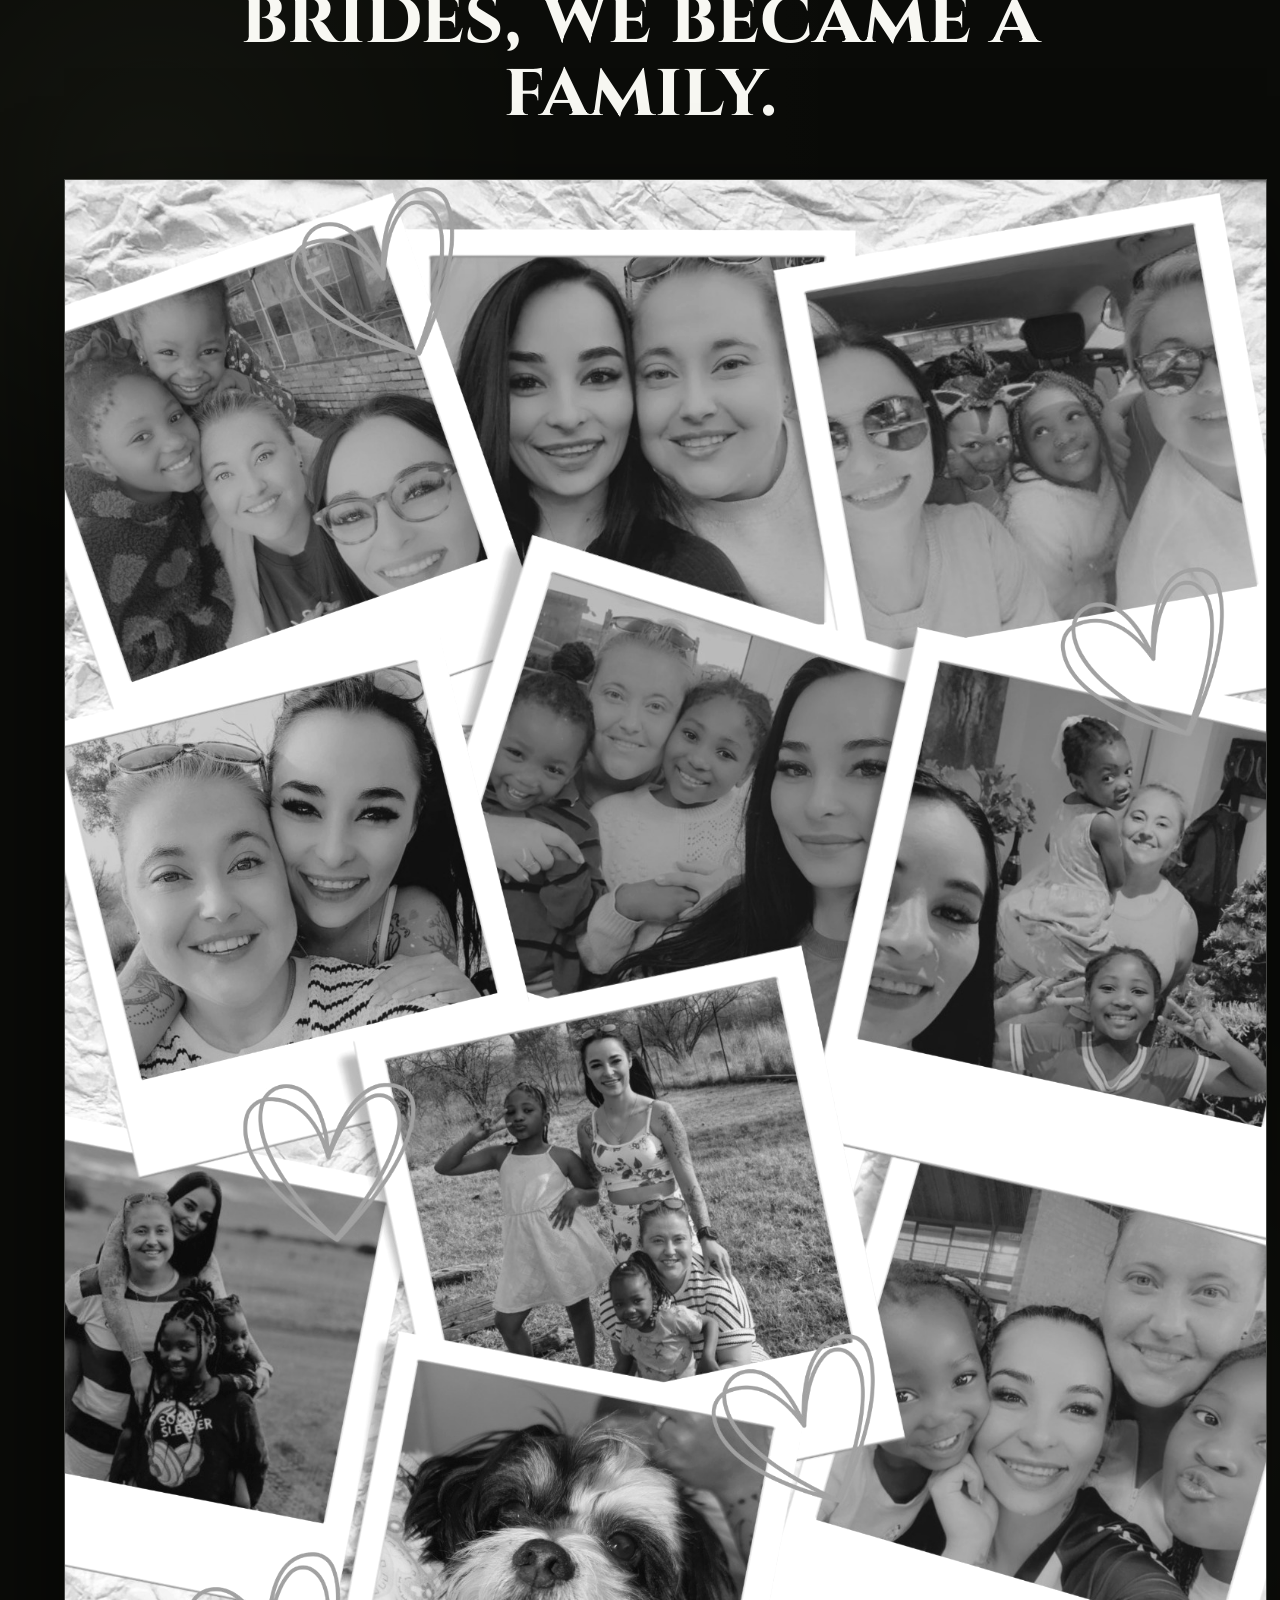
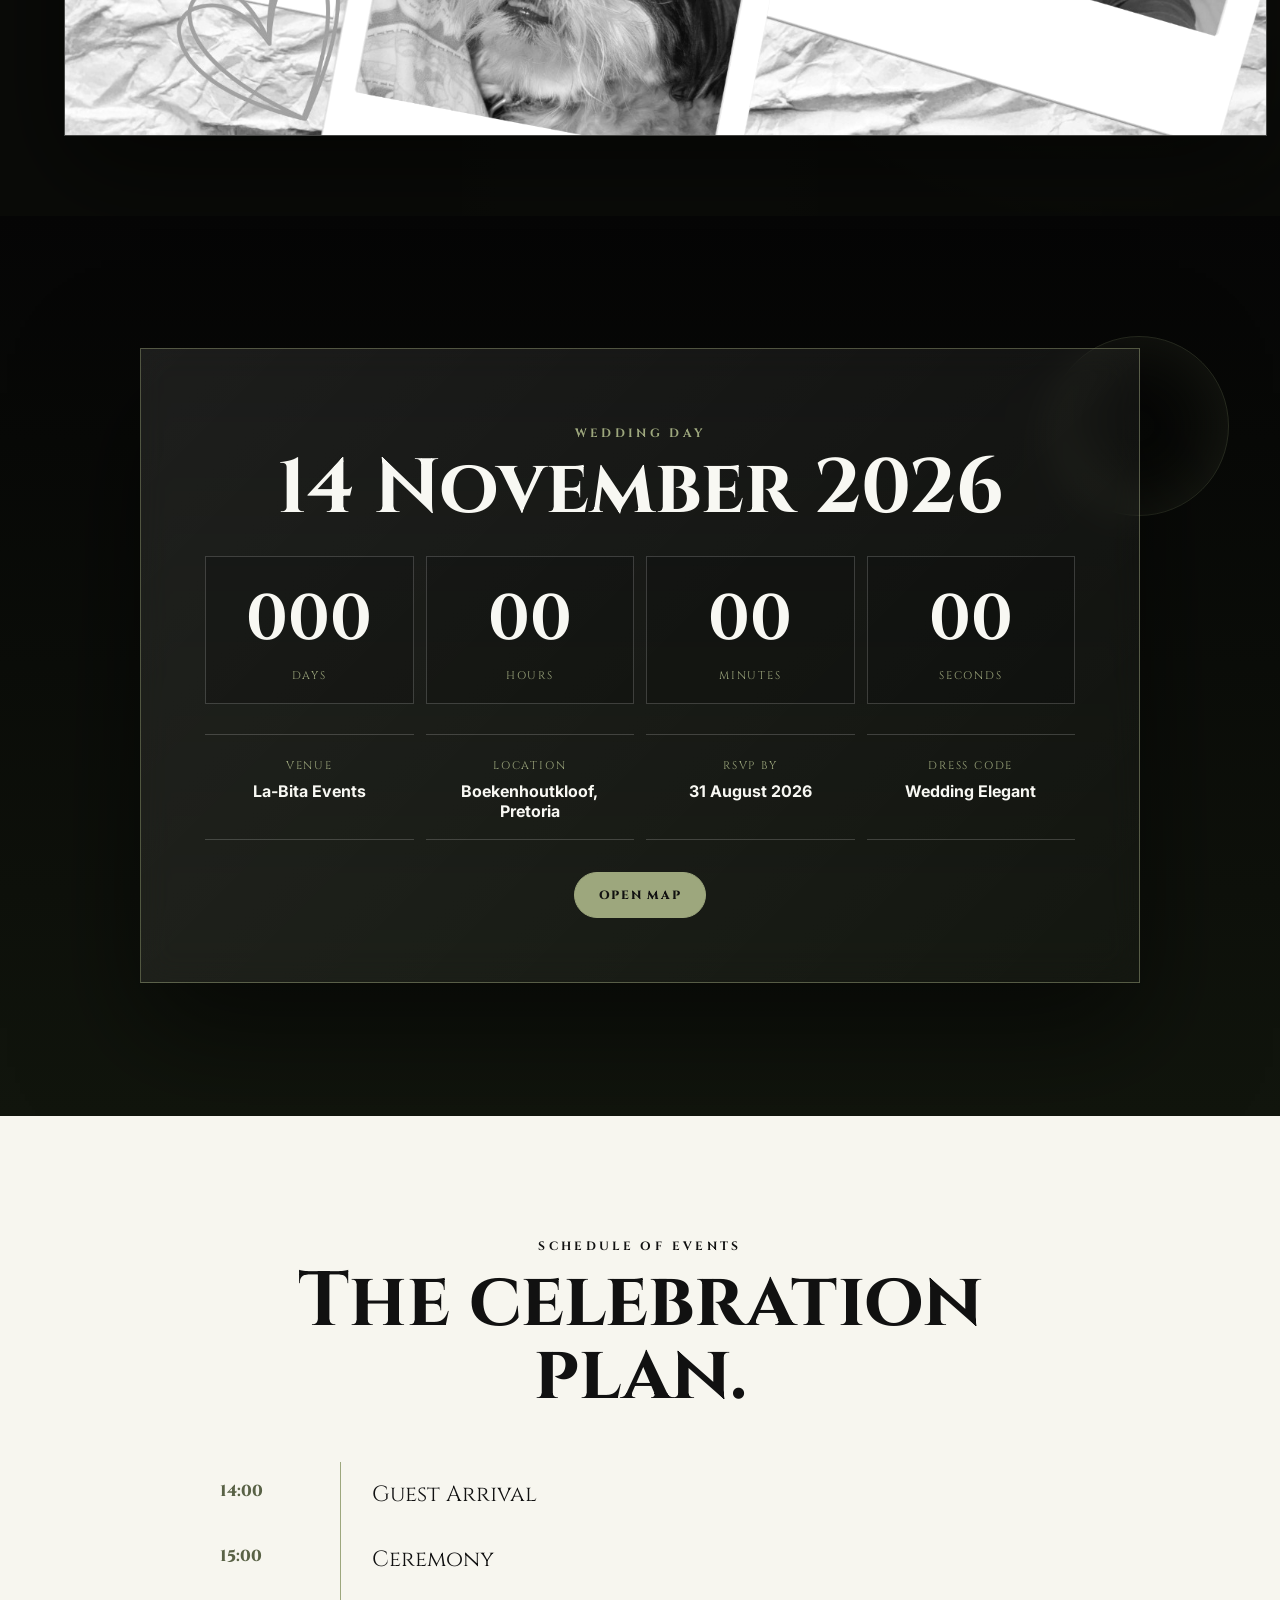
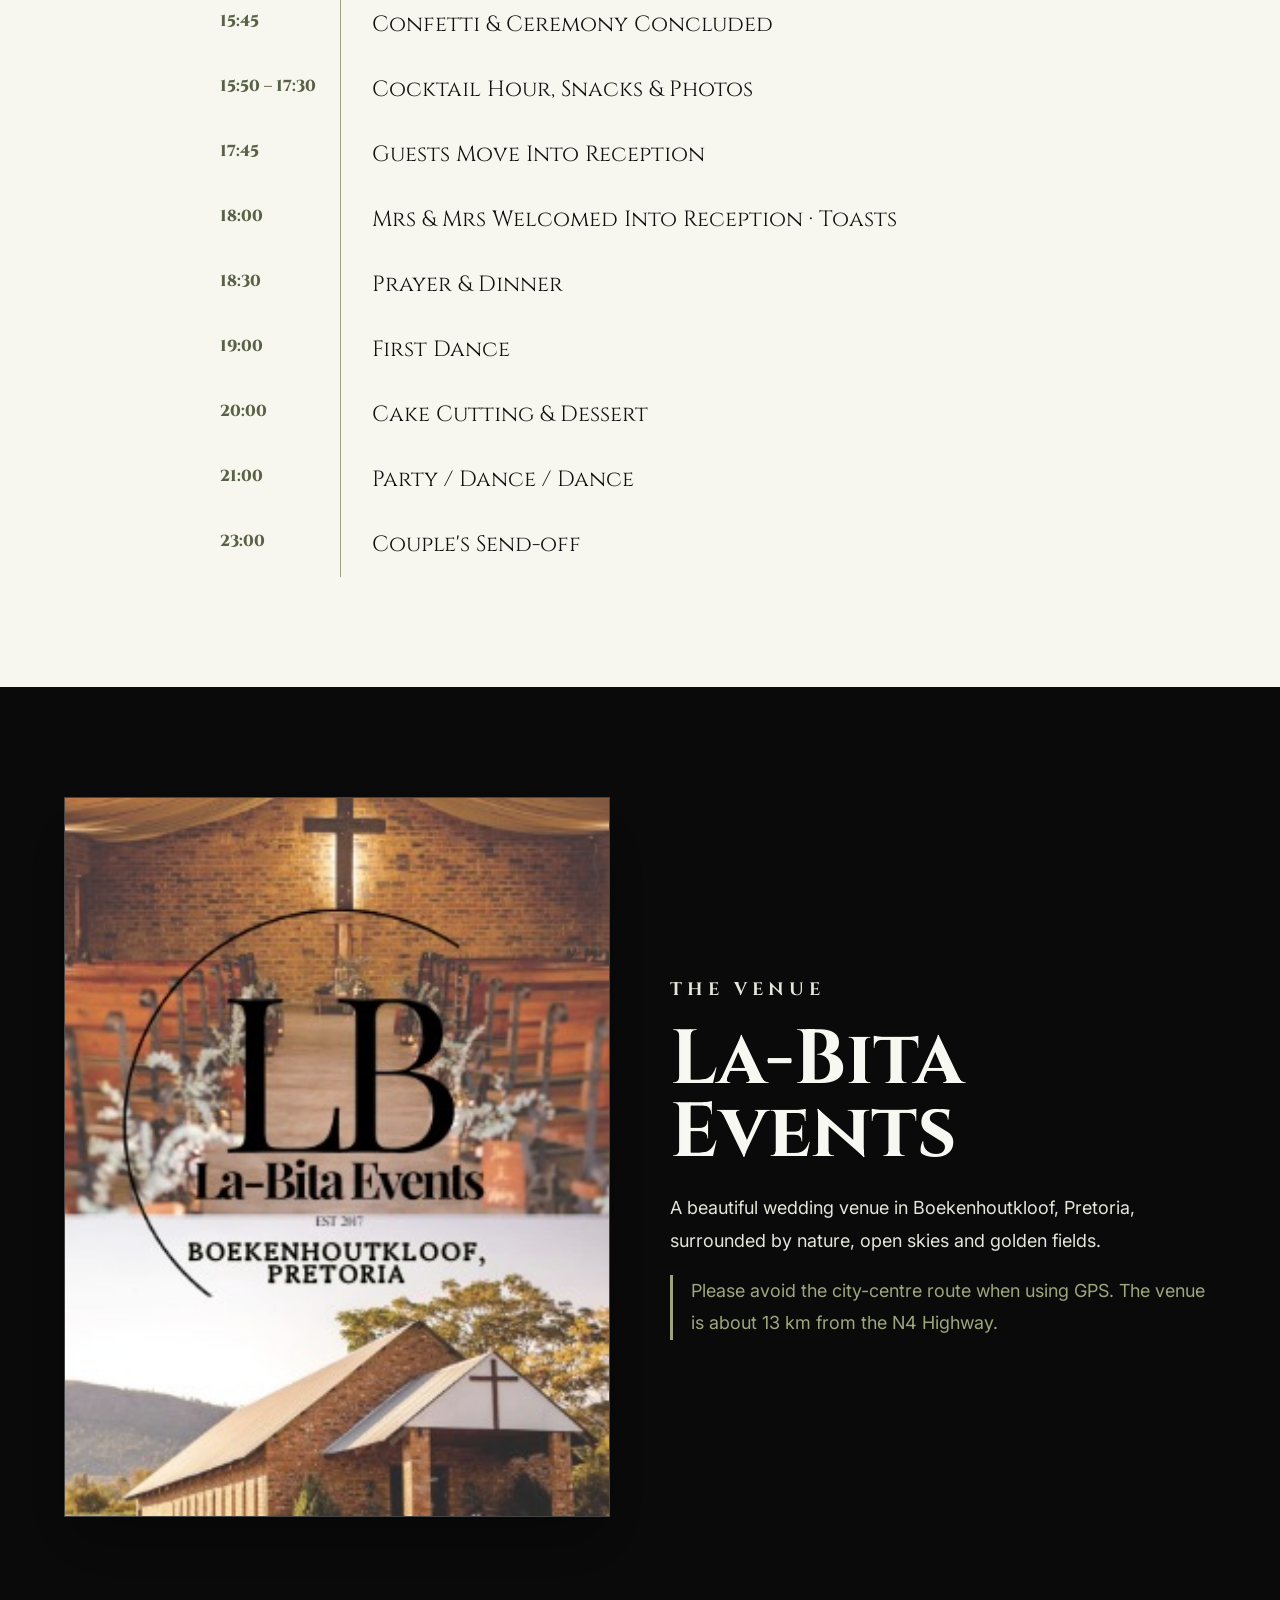
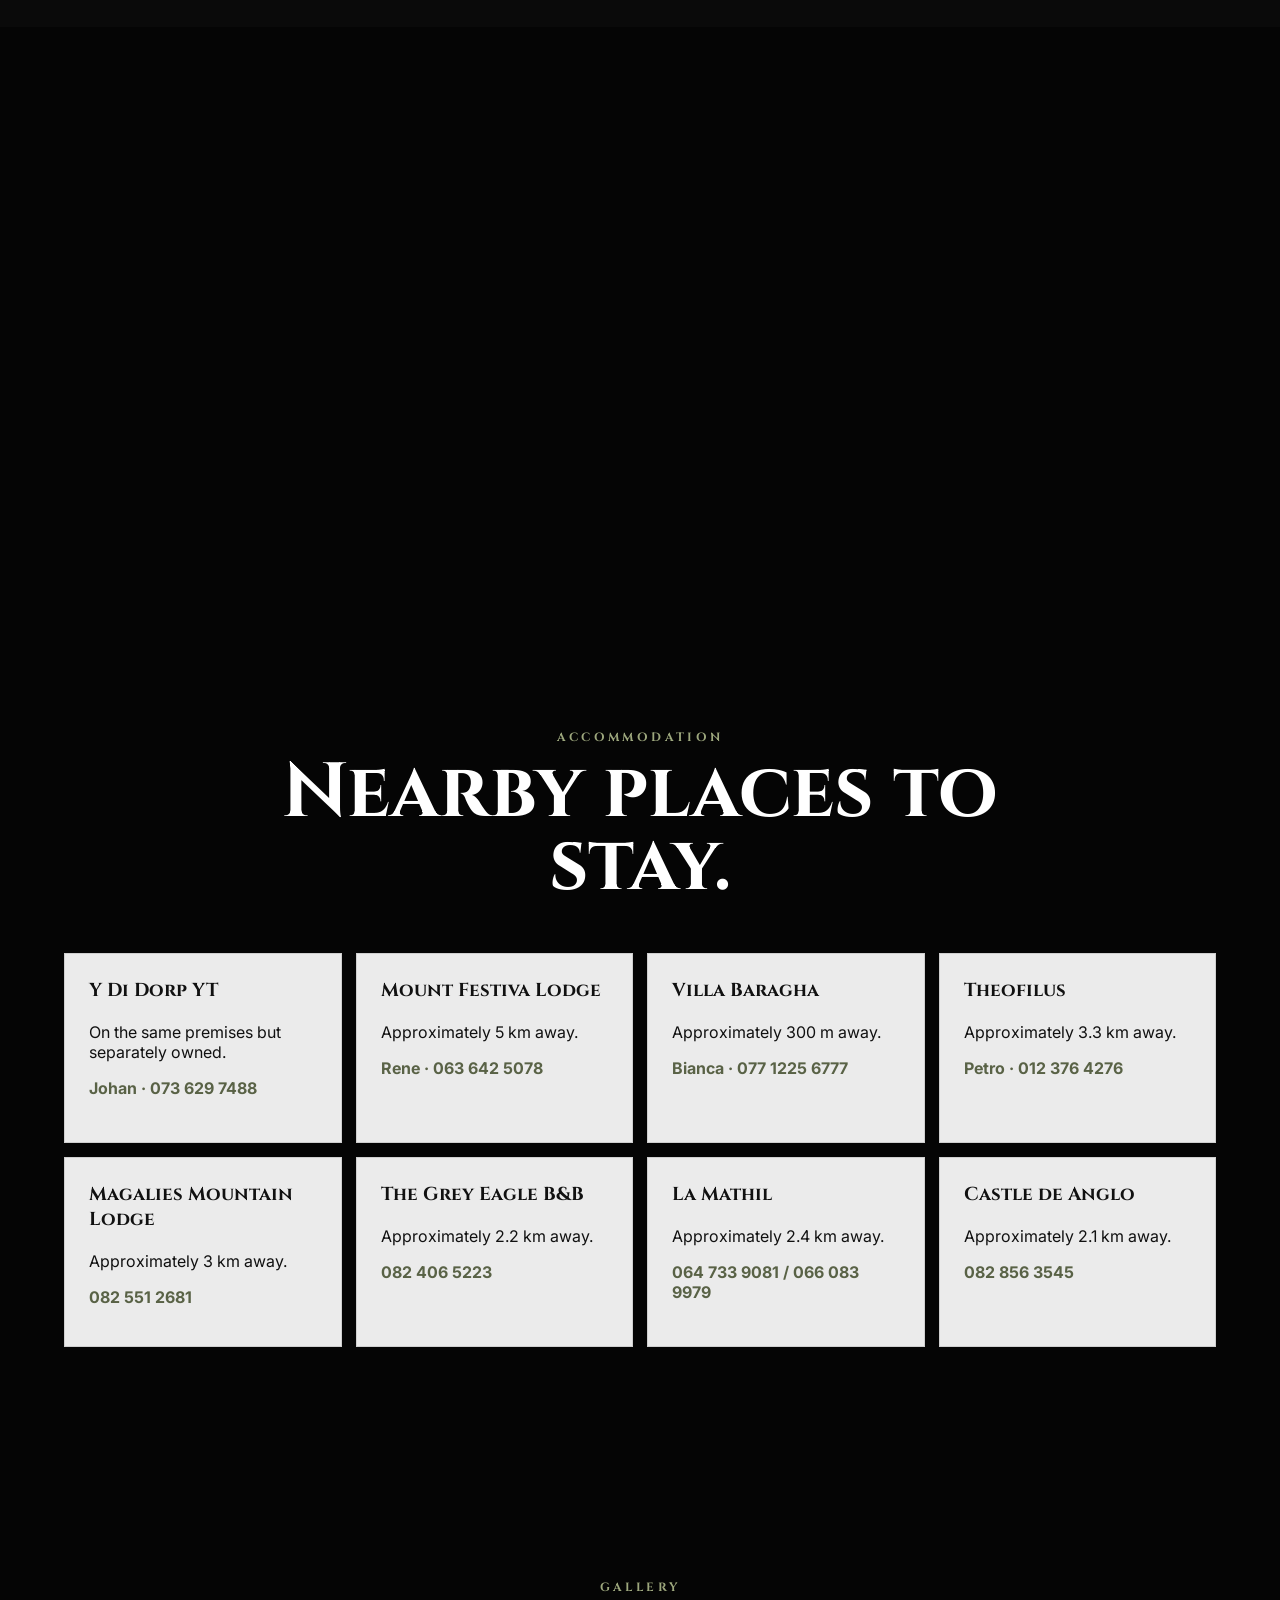
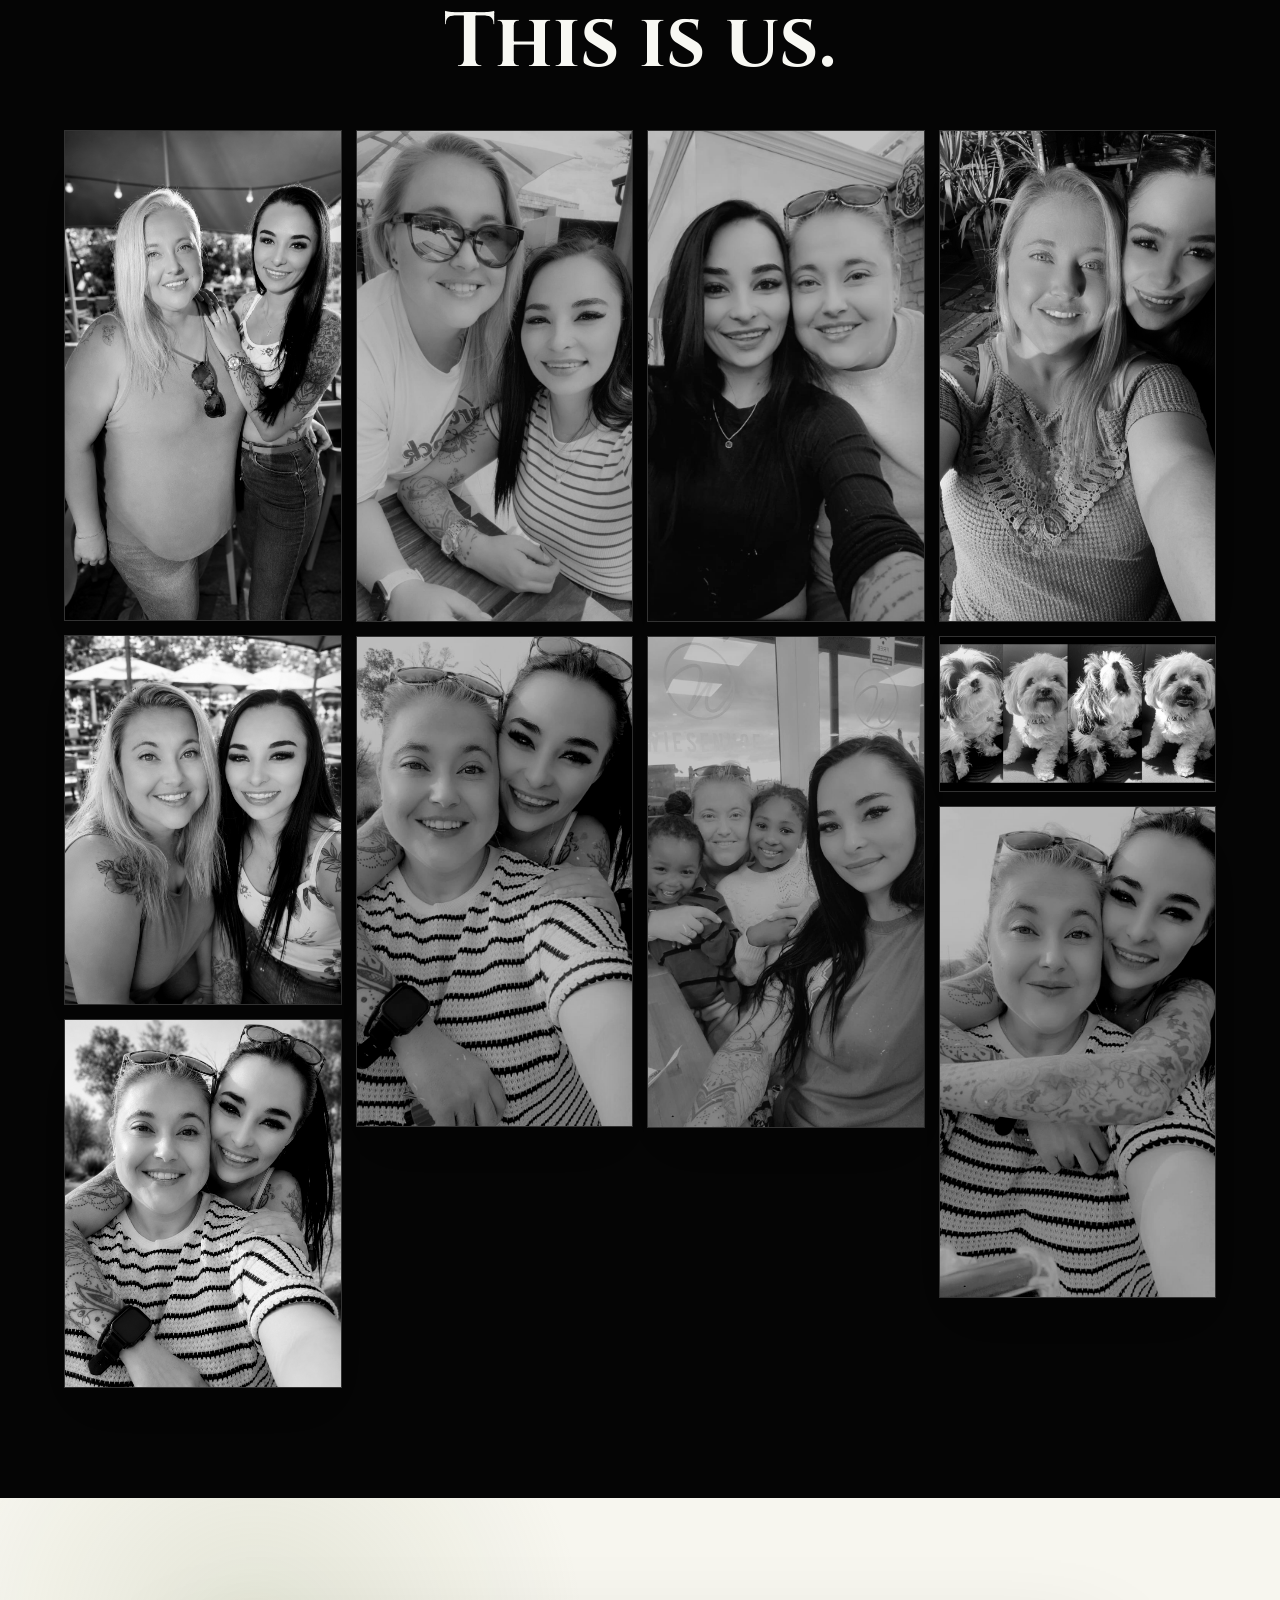
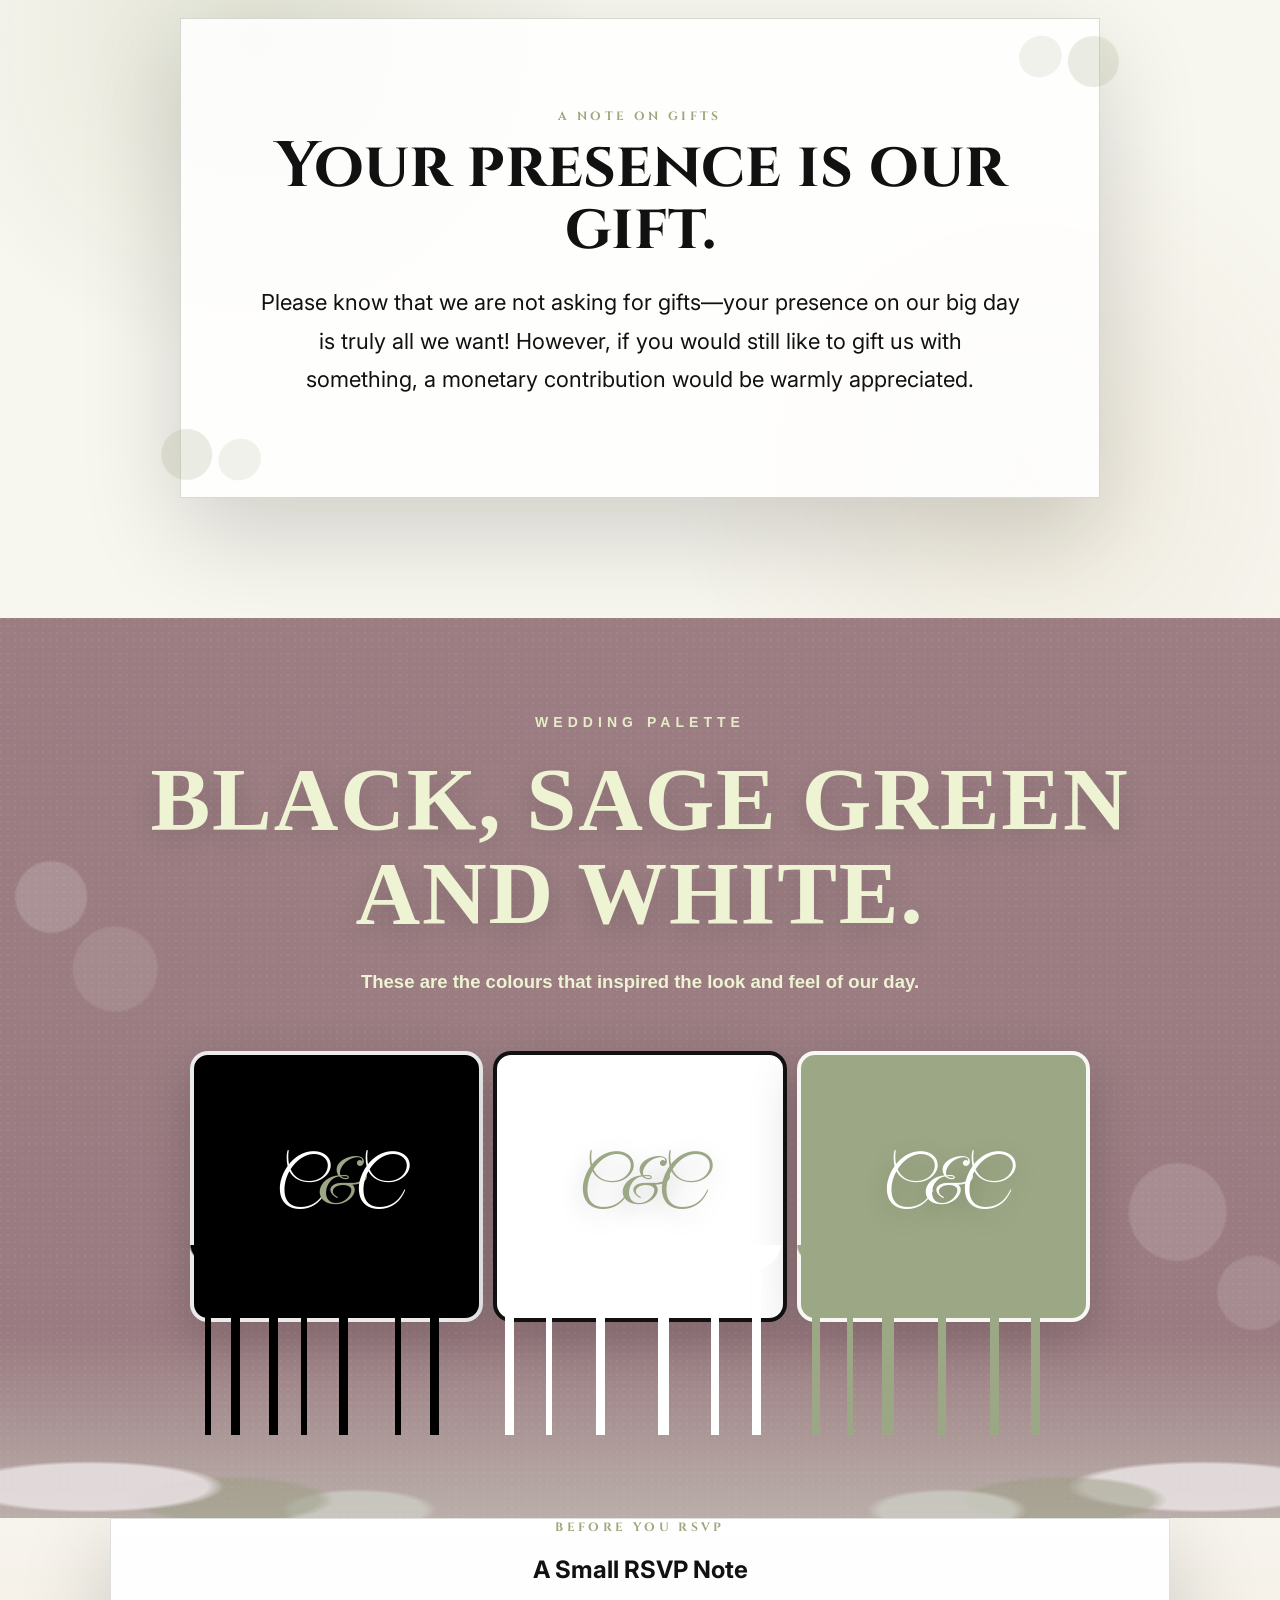
==== commit e9980141: "Add files via upload" ====
--- a/index.html
+++ b/index.html
@@ -172,166 +172,198 @@
 </style>
 
 
-<style id="direct-rsvp-palette-fix">
-/* ONLY changed sections: RSVP note and Wedding Palette */
-
-/* RSVP note design */
-#rsvp-note.rsvp-note-designed{
+
+
+
+<style id="palette-integrated-design">
+/* Integrated Wedding Palette design — real HTML/CSS, not a screenshot */
+#wedding-palette.palette-integrated {
   position:relative!important;
   overflow:hidden!important;
+  min-height:100vh!important;
+  padding:96px 18px 140px!important;
+  text-align:center!important;
+  color:#eef3d4!important;
   background:
-    radial-gradient(circle at 8% 28%, rgba(156,167,133,.18), transparent 7%),
-    radial-gradient(circle at 92% 72%, rgba(156,167,133,.16), transparent 7%),
-    linear-gradient(180deg,#f7f4ed 0%,#eee8dc 100%)!important;
-  color:#111!important;
-  text-align:center!important;
-  padding:110px 18px 120px!important;
-}
-#rsvp-note.rsvp-note-designed::before,
-#rsvp-note.rsvp-note-designed::after{
+    radial-gradient(circle at 4% 31%, rgba(255,255,255,.16) 0 2.5%, transparent 2.7%),
+    radial-gradient(circle at 9% 39%, rgba(255,255,255,.10) 0 3.2%, transparent 3.4%),
+    radial-gradient(circle at 92% 66%, rgba(255,255,255,.13) 0 3.6%, transparent 3.8%),
+    radial-gradient(circle at 98% 75%, rgba(255,255,255,.12) 0 2.5%, transparent 2.7%),
+    linear-gradient(180deg,#9b7d82 0%,#9a7b81 100%)!important;
+}
+
+#wedding-palette.palette-integrated::before {
   content:""!important;
   position:absolute!important;
-  bottom:-28px!important;
-  width:480px!important;
-  height:210px!important;
+  inset:0!important;
   pointer-events:none!important;
-  opacity:.72!important;
-  background:
-    radial-gradient(ellipse at 18% 78%, rgba(156,167,133,.32) 0 12%, transparent 13%),
-    radial-gradient(ellipse at 42% 82%, rgba(255,255,255,.82) 0 15%, transparent 16%),
-    radial-gradient(ellipse at 66% 76%, rgba(156,167,133,.28) 0 11%, transparent 12%),
-    linear-gradient(18deg, transparent 0 48%, rgba(156,167,133,.22) 49% 51%, transparent 52%);
-}
-#rsvp-note.rsvp-note-designed::before{left:-100px!important}
-#rsvp-note.rsvp-note-designed::after{right:-100px!important;transform:scaleX(-1)!important}
-#rsvp-note.rsvp-note-designed .rsvp-note-card{
+  opacity:.22!important;
+  background-image:radial-gradient(circle at 1px 1px, rgba(255,255,255,.28) 1px, transparent 0)!important;
+  background-size:7px 7px!important;
+}
+
+#wedding-palette .palette-content {
   position:relative!important;
   z-index:2!important;
-  max-width:1060px!important;
+  max-width:1180px!important;
   margin:0 auto!important;
-  padding:64px clamp(26px,6vw,88px)!important;
-  background:rgba(255,255,255,.96)!important;
-  color:#111!important;
-  border:1px solid rgba(0,0,0,.12)!important;
-  box-shadow:0 28px 85px rgba(0,0,0,.18)!important;
-}
-#rsvp-note.rsvp-note-designed .eyebrow{
-  color:#9ca785!important;
+}
+
+#wedding-palette .eyebrow {
+  color:#e5edc7!important;
   font-family:Montserrat,Arial,sans-serif!important;
   font-weight:800!important;
   text-transform:uppercase!important;
-  letter-spacing:.34em!important;
-  font-size:13px!important;
-  margin-bottom:18px!important;
-}
-#rsvp-note.rsvp-note-designed h2{
+  letter-spacing:.36em!important;
+  font-size:14px!important;
+  margin-bottom:22px!important;
+}
+
+#wedding-palette h2 {
   font-family:'Playfair Display',Georgia,serif!important;
-  color:#050505!important;
+  color:#eef3d4!important;
   text-transform:uppercase!important;
-  font-size:clamp(42px,6.4vw,82px)!important;
+  font-size:clamp(48px,7vw,96px)!important;
+  line-height:1.04!important;
+  letter-spacing:.02em!important;
+  margin:0!important;
+  font-weight:900!important;
+  text-shadow:0 9px 28px rgba(0,0,0,.15)!important;
+}
+
+#wedding-palette p {
+  color:#eef3d4!important;
+  font-family:Montserrat,Arial,sans-serif!important;
+  font-size:clamp(16px,1.45vw,22px)!important;
+  font-weight:700!important;
+  margin:32px auto 58px!important;
+}
+
+#wedding-palette .palette-swatches {
+  display:grid!important;
+  grid-template-columns:repeat(3,minmax(220px,1fr))!important;
+  gap:10px!important;
+  max-width:900px!important;
+  margin:0 auto!important;
+  align-items:start!important;
+  justify-items:center!important;
+}
+
+#wedding-palette .palette-swatch {
+  position:relative!important;
+  width:100%!important;
+  aspect-ratio:1.08/1!important;
+  border:4px solid rgba(255,255,255,.92)!important;
+  border-radius:18px!important;
+  box-shadow:0 18px 50px rgba(0,0,0,.18)!important;
+  display:grid!important;
+  place-items:center!important;
+  overflow:visible!important;
+}
+
+#wedding-palette .palette-black { background:#000!important; }
+#wedding-palette .palette-white { background:#fff!important; border-color:#111!important; }
+#wedding-palette .palette-sage { background:#9ca785!important; }
+
+#wedding-palette .mini-logo {
+  font-family:'Great Vibes',cursive!important;
+  font-size:clamp(38px,5vw,66px)!important;
   line-height:1!important;
-  margin:0 0 34px!important;
-  font-weight:900!important;
-}
-#rsvp-note.rsvp-note-designed p,
-#rsvp-note.rsvp-note-designed li{
-  font-family:Montserrat,Arial,sans-serif!important;
-  color:#111!important;
-  font-size:clamp(15px,1.35vw,19px)!important;
-  line-height:1.78!important;
-  font-weight:500!important;
-  text-align:center!important;
-}
-#rsvp-note.rsvp-note-designed ul{
-  list-style-position:inside!important;
-  padding-left:0!important;
-  margin:12px auto 24px!important;
-}
-#rsvp-note.rsvp-note-designed .rsvp-note-signoff{
-  font-family:'Great Vibes',cursive!important;
+  letter-spacing:-.05em!important;
+  color:#fff!important;
+  text-shadow:0 7px 24px rgba(0,0,0,.22)!important;
+}
+#wedding-palette .palette-white .mini-logo,
+#wedding-palette .palette-white .mini-logo span {
   color:#9ca785!important;
-  font-size:clamp(38px,5.6vw,66px)!important;
-  line-height:1.08!important;
-  margin-top:32px!important;
-}
-
-/* Wedding Palette design */
-#wedding-palette.palette-designed{
-  position:relative!important;
-  overflow:hidden!important;
-  min-height:100vh!important;
-  padding:92px 18px 110px!important;
-  text-align:center!important;
+  -webkit-text-fill-color:#9ca785!important;
+}
+#wedding-palette .mini-logo em {
+  font-style:normal!important;
+  color:#9ca785!important;
+  -webkit-text-fill-color:#9ca785!important;
+}
+#wedding-palette .palette-sage .mini-logo em {
+  color:#fff!important;
+  -webkit-text-fill-color:#fff!important;
+}
+
+#wedding-palette .drips {
+  position:absolute!important;
+  left:-4px!important;
+  right:-4px!important;
+  top:72%!important;
+  height:190px!important;
+  pointer-events:none!important;
+  z-index:3!important;
+}
+
+#wedding-palette .palette-black .drips {
   background:
-    radial-gradient(circle at 4% 34%, rgba(255,255,255,.16), transparent 4%),
-    radial-gradient(circle at 91% 72%, rgba(255,255,255,.15), transparent 4%),
-    linear-gradient(180deg,#9b7d82 0%, #9a7b81 100%)!important;
-  color:#eef3d4!important;
-}
-#wedding-palette.palette-designed::after{
-  content:""!important;
+    radial-gradient(ellipse at 10% 0%, #000 0 28px, transparent 30px),
+    radial-gradient(ellipse at 22% 2%, #000 0 17px, transparent 19px),
+    radial-gradient(ellipse at 39% 0%, #000 0 38px, transparent 40px),
+    radial-gradient(ellipse at 58% 0%, #000 0 23px, transparent 25px),
+    radial-gradient(ellipse at 78% 0%, #000 0 34px, transparent 36px),
+    linear-gradient(90deg, transparent 5%, #000 5% 7%, transparent 7% 14%, #000 14% 17%, transparent 17% 27%, #000 27% 30%, transparent 30% 38%, #000 38% 40%, transparent 40% 51%, #000 51% 54%, transparent 54% 70%, #000 70% 72%, transparent 72% 82%, #000 82% 85%, transparent 85%)!important;
+  background-size:100% 100%!important;
+}
+
+#wedding-palette .palette-white .drips {
+  background:
+    radial-gradient(ellipse at 12% 0%, #fff 0 28px, transparent 30px),
+    radial-gradient(ellipse at 31% 0%, #fff 0 21px, transparent 23px),
+    radial-gradient(ellipse at 48% 0%, #fff 0 36px, transparent 38px),
+    radial-gradient(ellipse at 68% 0%, #fff 0 25px, transparent 27px),
+    radial-gradient(ellipse at 86% 0%, #fff 0 34px, transparent 36px),
+    linear-gradient(90deg, transparent 4%, #fff 4% 7%, transparent 7% 18%, #fff 18% 20%, transparent 20% 35%, #fff 35% 38%, transparent 38% 56%, #fff 56% 60%, transparent 60% 74%, #fff 74% 77%, transparent 77% 88%, #fff 88% 91%, transparent 91%)!important;
+}
+
+#wedding-palette .palette-sage .drips {
+  background:
+    radial-gradient(ellipse at 10% 0%, #9ca785 0 28px, transparent 30px),
+    radial-gradient(ellipse at 25% 1%, #9ca785 0 20px, transparent 22px),
+    radial-gradient(ellipse at 42% 0%, #9ca785 0 39px, transparent 41px),
+    radial-gradient(ellipse at 65% 0%, #9ca785 0 24px, transparent 26px),
+    radial-gradient(ellipse at 83% 0%, #9ca785 0 34px, transparent 36px),
+    linear-gradient(90deg, transparent 5%, #9ca785 5% 8%, transparent 8% 17%, #9ca785 17% 19%, transparent 19% 29%, #9ca785 29% 33%, transparent 33% 48%, #9ca785 48% 51%, transparent 51% 66%, #9ca785 66% 69%, transparent 69% 80%, #9ca785 80% 83%, transparent 83%)!important;
+}
+
+#wedding-palette .palette-floral-edge {
   position:absolute!important;
   left:0!important;
   right:0!important;
   bottom:0!important;
   height:260px!important;
+  z-index:1!important;
   pointer-events:none!important;
+  opacity:.78!important;
   background:
-    radial-gradient(ellipse at 8% 90%, rgba(255,255,255,.72) 0 7%, transparent 8%),
-    radial-gradient(ellipse at 20% 92%, rgba(156,167,133,.45) 0 7%, transparent 8%),
-    radial-gradient(ellipse at 80% 92%, rgba(156,167,133,.45) 0 7%, transparent 8%),
-    linear-gradient(0deg, rgba(218,226,210,.58), transparent 72%)!important;
-  opacity:.9!important;
-}
-#wedding-palette .palette-designed-inner{
-  position:relative!important;
-  z-index:2!important;
-  max-width:1180px!important;
-  margin:0 auto!important;
-}
-#wedding-palette .eyebrow{
-  color:#e5edc7!important;
-  font-family:Montserrat,Arial,sans-serif!important;
-  font-weight:800!important;
-  text-transform:uppercase!important;
-  letter-spacing:.34em!important;
-  font-size:13px!important;
-  margin-bottom:18px!important;
-}
-#wedding-palette h2{
-  font-family:'Playfair Display',Georgia,serif!important;
-  color:#eef3d4!important;
-  text-transform:uppercase!important;
-  font-size:clamp(46px,7vw,92px)!important;
-  line-height:1.05!important;
-  margin:0!important;
-  font-weight:900!important;
-  text-shadow:0 7px 28px rgba(0,0,0,.14)!important;
-}
-#wedding-palette p{
-  color:#eef3d4!important;
-  font-family:Montserrat,Arial,sans-serif!important;
-  font-size:clamp(16px,1.5vw,22px)!important;
-  font-weight:650!important;
-  margin:30px auto 48px!important;
-}
-#wedding-palette .palette-full-design{
-  display:block!important;
-  width:min(980px,92vw)!important;
-  max-width:100%!important;
-  height:auto!important;
-  margin:0 auto!important;
-  border:0!important;
-  box-shadow:none!important;
-  background:transparent!important;
-}
-@media(max-width:760px){
-  #rsvp-note.rsvp-note-designed{padding:74px 14px 90px!important}
-  #rsvp-note.rsvp-note-designed .rsvp-note-card{padding:42px 20px!important}
-  #rsvp-note.rsvp-note-designed::before,
-  #rsvp-note.rsvp-note-designed::after{width:280px!important;height:150px!important;opacity:.48!important}
-  #wedding-palette.palette-designed{min-height:auto!important;padding:70px 14px 86px!important}
-  #wedding-palette p{margin-bottom:28px!important}
+    radial-gradient(ellipse at 7% 88%, rgba(255,255,255,.85) 0 7%, transparent 8%),
+    radial-gradient(ellipse at 18% 93%, rgba(156,167,133,.52) 0 6%, transparent 7%),
+    radial-gradient(ellipse at 28% 97%, rgba(222,232,220,.72) 0 5%, transparent 6%),
+    radial-gradient(ellipse at 74% 97%, rgba(222,232,220,.72) 0 5%, transparent 6%),
+    radial-gradient(ellipse at 83% 93%, rgba(156,167,133,.52) 0 6%, transparent 7%),
+    radial-gradient(ellipse at 94% 88%, rgba(255,255,255,.85) 0 7%, transparent 8%),
+    linear-gradient(0deg, rgba(221,230,213,.62), transparent 72%)!important;
+}
+
+@media(max-width:860px){
+  #wedding-palette.palette-integrated {
+    min-height:auto!important;
+    padding:74px 14px 96px!important;
+  }
+  #wedding-palette .palette-swatches {
+    grid-template-columns:1fr!important;
+    max-width:330px!important;
+    gap:26px!important;
+  }
+  #wedding-palette .palette-swatch {
+    aspect-ratio:1.2/1!important;
+  }
+  #wedding-palette .drips {
+    height:120px!important;
+  }
 }
 </style>
 
@@ -564,14 +596,31 @@
       </div>
     </section>
 
-<section id="wedding-palette" class="palette-section palette-designed">
-  <div class="palette-designed-inner">
+
+<section id="wedding-palette" class="palette-section palette-integrated">
+  <div class="palette-floral-edge" aria-hidden="true"></div>
+  <div class="palette-content">
     <div class="eyebrow">Wedding Palette</div>
     <h2>Black, Sage Green<br>and White.</h2>
     <p>These are the colours that inspired the look and feel of our day.</p>
-    <img src="assets/photos/colour-pal-design.jpg" alt="Wedding Palette - black, sage green and white" class="palette-full-design">
+
+    <div class="palette-swatches" aria-label="Wedding palette colours">
+      <div class="palette-swatch palette-black">
+        <div class="mini-logo"><span>C</span><em>&amp;</em><span>C</span></div>
+        <div class="drips" aria-hidden="true"></div>
+      </div>
+      <div class="palette-swatch palette-white">
+        <div class="mini-logo"><span>C</span><em>&amp;</em><span>C</span></div>
+        <div class="drips" aria-hidden="true"></div>
+      </div>
+      <div class="palette-swatch palette-sage">
+        <div class="mini-logo"><span>C</span><em>&amp;</em><span>C</span></div>
+        <div class="drips" aria-hidden="true"></div>
+      </div>
+    </div>
   </div>
 </section>
+
 
 
 
--- a/styles.css
+++ b/styles.css
@@ -506,3 +506,12 @@
 #rsvp-note.rsvp-note-designed .rsvp-note-card{max-width:1060px!important;margin:0 auto!important;background:rgba(255,255,255,.96)!important;color:#111!important;border:1px solid rgba(0,0,0,.12)!important;box-shadow:0 28px 85px rgba(0,0,0,.18)!important}
 #wedding-palette.palette-designed{background:linear-gradient(180deg,#9b7d82 0%,#9a7b81 100%)!important;color:#eef3d4!important;text-align:center!important}
 #wedding-palette .palette-full-design{display:block!important;width:min(980px,92vw)!important;max-width:100%!important;height:auto!important;margin:0 auto!important;border:0!important;box-shadow:none!important}
+
+
+/* Integrated Wedding Palette design backup */
+#wedding-palette.palette-integrated{background:linear-gradient(180deg,#9b7d82 0%,#9a7b81 100%)!important;color:#eef3d4!important;text-align:center!important}
+#wedding-palette .palette-swatches{display:grid!important;grid-template-columns:repeat(3,minmax(220px,1fr))!important;gap:10px!important;max-width:900px!important;margin:0 auto!important}
+#wedding-palette .palette-swatch{position:relative!important;width:100%!important;aspect-ratio:1.08/1!important;border:4px solid rgba(255,255,255,.92)!important;border-radius:18px!important;display:grid!important;place-items:center!important;overflow:visible!important}
+#wedding-palette .palette-black{background:#000!important}
+#wedding-palette .palette-white{background:#fff!important;border-color:#111!important}
+#wedding-palette .palette-sage{background:#9ca785!important}
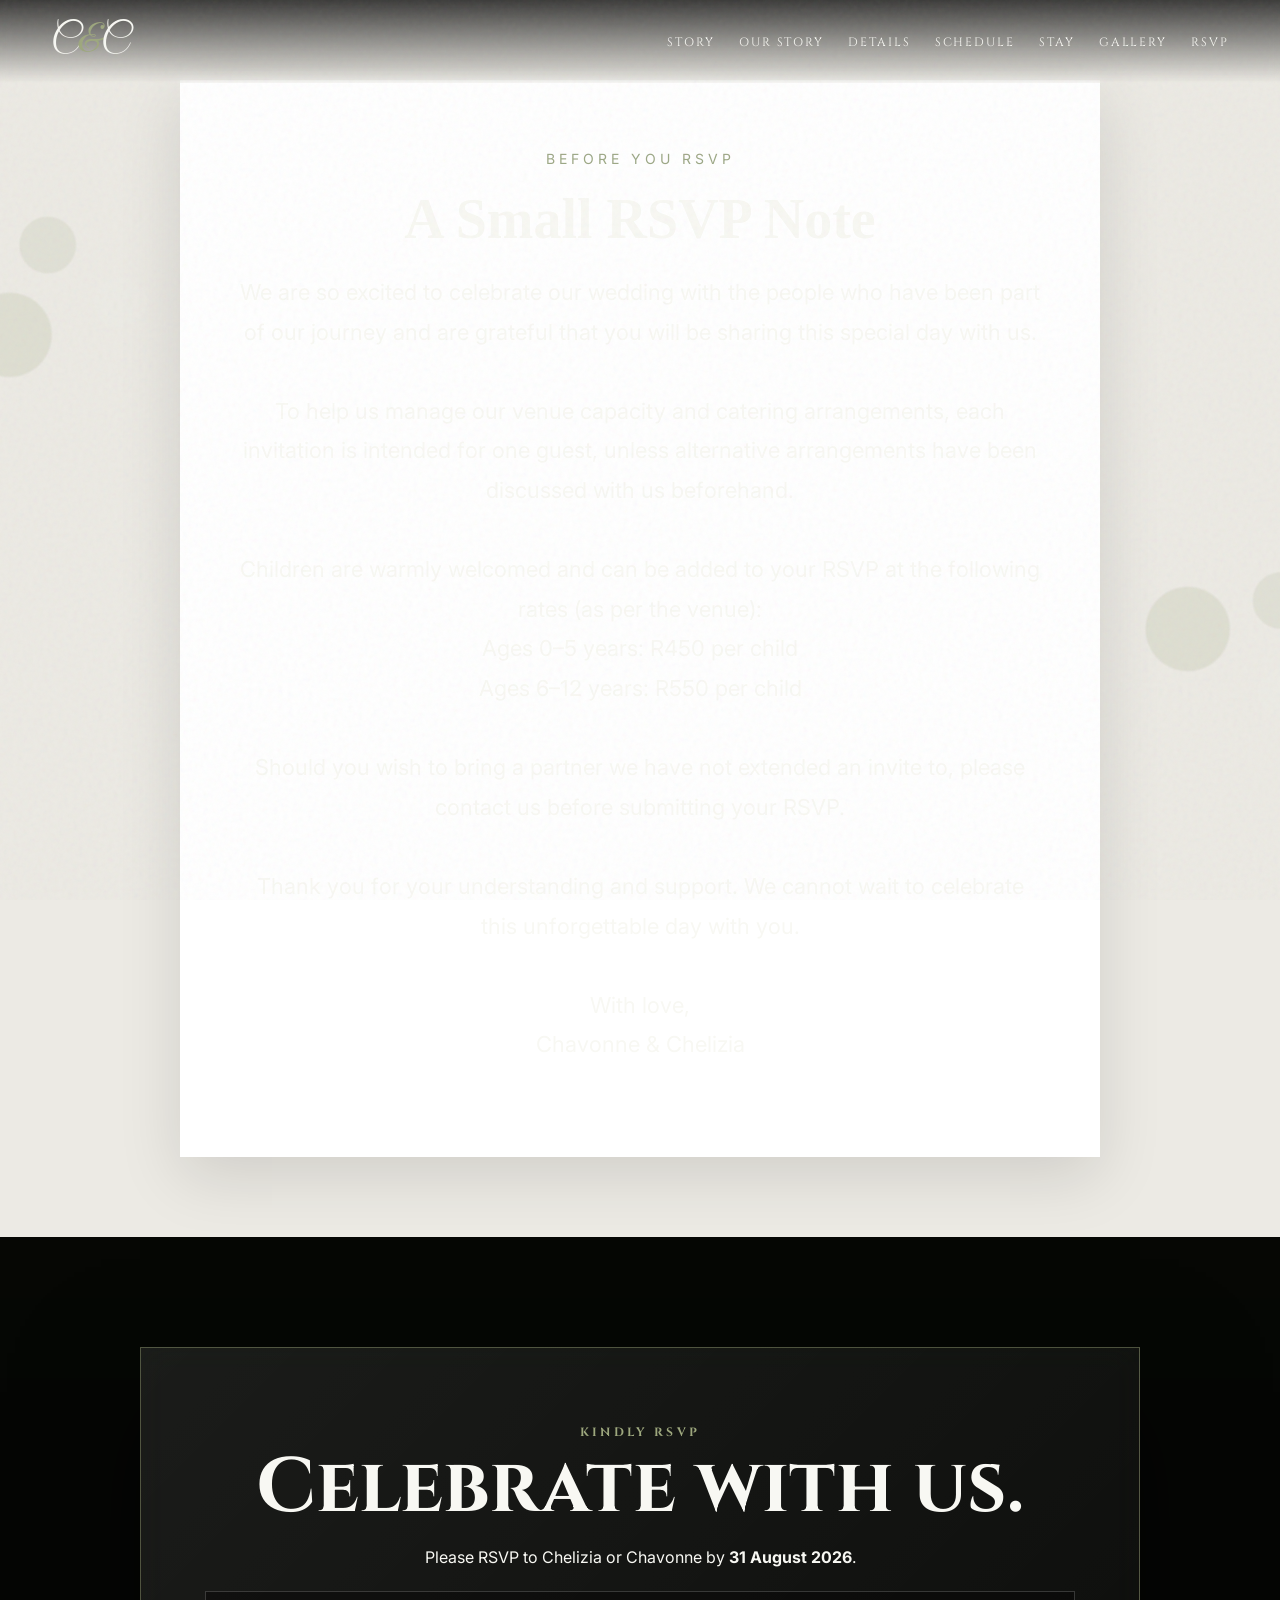
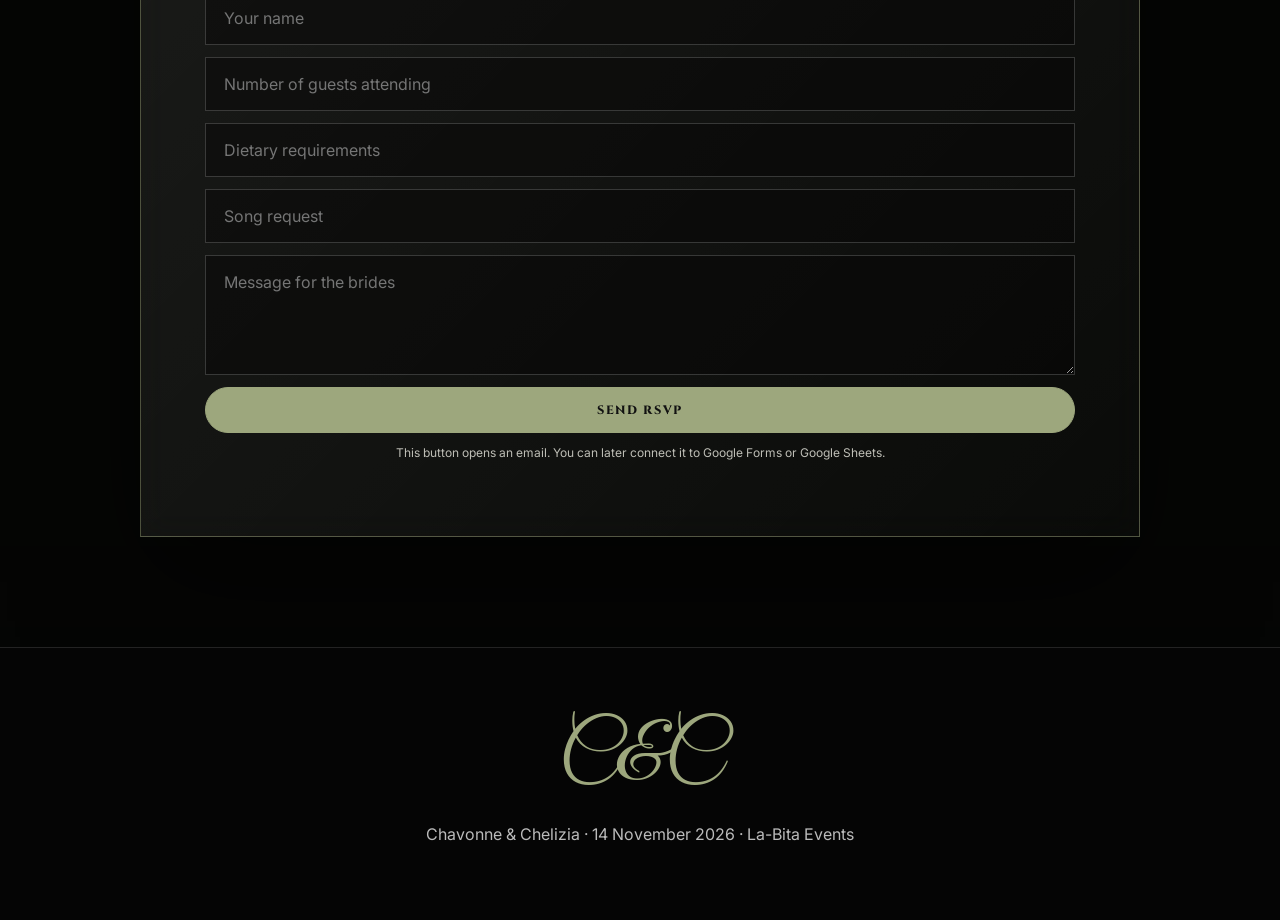
==== commit a45933b9: "Add files via upload" ====
--- a/index.html
+++ b/index.html
@@ -385,267 +385,24 @@
   <main id="top">
     <div class="nature-accent accent-top-left" aria-hidden="true"></div>
     <div class="nature-accent accent-top-right" aria-hidden="true"></div>
-    <section class="hero panel">
-      <video class="nature-video video-bg meadow-video" autoplay muted loop playsinline preload="auto" aria-hidden="true">
-        <source src="assets/videos/nature-1.mp4" type="video/mp4">
-      </video>
-      <div class="hero-overlay"></div>
-      <div class="hero-content reveal">
-        <p class="eyebrow">The wedding invitation of</p>
-        <h1><span>Chavonne</span><em>&</em><span>Chelizia</span></h1>
-        <p class="date">14 November 2026 · La-Bita Events</p>
-        <p class="tagline">Two hearts. One family. One forever.</p>
-        <div class="hero-actions">
-          <a class="btn primary" href="#rsvp">RSVP</a>
-          <a class="btn ghost" href="#details">Wedding Details</a>
-        </div>
-      </div>
-      <div class="scroll-cue">Scroll</div>
-    </section>
-
-
-    <section class="prayer panel" id="prayer">
-      <video class="nature-video video-bg soft-section-video" autoplay muted loop playsinline preload="auto" aria-hidden="true">
-        <source src="assets/videos/nature-1.mp4" type="video/mp4">
-      </video>
-      <div class="soft-dark-overlay" aria-hidden="true"></div>
-      <span class="botanical-line botanical-line-prayer" aria-hidden="true"></span>
-      <div class="prayer-card reveal">
-        <p class="eyebrow">A Prayer For Our Forever</p>
-        <h2>“Every good and perfect gift is from above...”</h2>
-        <p class="verse">— James 1:17</p>
-        <p>Lord God,<br>
-        We thank You from the bottom of our hearts for the greatest gift of all: finding one another. Thank You for drawing our lives together in Your perfect love and purpose. We pray that You bless our union and guide us as we walk hand-in-hand into this next season of life. Amen.</p>
-      </div>
-    </section>
-
-    <section class="intro split panel" id="story">
-      <span class="botanical-line botanical-line-1" aria-hidden="true"></span>
-      <div class="copy reveal">
-        <p class="eyebrow">Our Forever Began</p>
-        <h2>The day love became home.</h2>
-        <p>We have found our forever in each other, and we would be honoured to share this special day with you. Please join us as we celebrate our love, our commitment, and the beginning of our next chapter together.</p>
-        <p class="signature">C & C</p>
-      </div>
-      
-        <div class="forever-photos-restored">
-          <figure class="forever-frame forever-frame-back">
-            <img src="assets/photos/photo-02.jpg" alt="Chavonne and Chelizia">
-          </figure>
-          <figure class="forever-frame forever-frame-front">
-            <img src="assets/photos/photo-03.jpg" alt="Chavonne and Chelizia">
-          </figure>
-        </div>
-
-    </section>
-
-
-    <section class="our-story panel video-section" id="love-story">
-      <video class="section-video-bg" autoplay muted loop playsinline webkit-playsinline preload="auto" aria-hidden="true">
-        <source src="assets/videos/nature-1.mp4" type="video/mp4">
-      </video>
-      <div class="section-soft-overlay"></div>
-
-<video class="nature-video video-bg story-video" autoplay muted loop playsinline preload="auto" aria-hidden="true">
-        <source src="assets/videos/nature-2.mp4" type="video/mp4">
-      </video>
-      <div class="section-head reveal">
-        <p class="eyebrow">Our Memories</p>
-        <h2>This is our Story...</h2>
-        <p class="story-intro">From the first hello to forever — every little moment became part of the life we are building together.</p>
-      </div>
-      <div class="story-gallery">
-          <article class="story-polaroid reveal"><img src="assets/story/story-2.jpg" alt="Our story memory 2" loading="lazy"><span>Blessings Upon Blessings</span></article>
-          <article class="story-polaroid reveal"><img src="assets/story/story-3.jpg" alt="Our story memory 3" loading="lazy"><span>Camping Adventures</span></article>
-          <article class="story-polaroid reveal"><img src="assets/story/story-4.jpg" alt="Our story memory 4" loading="lazy"><span>Happiness</span></article>
-          <article class="story-polaroid reveal"><img src="assets/story/story-5.jpg" alt="Our story memory 5" loading="lazy"><span>Sharing Love For The Outdoors</span></article>
-          <article class="story-polaroid reveal"><img src="assets/story/story-6.jpg" alt="Our story memory 6" loading="lazy"><span></span></article>
-          <article class="story-polaroid reveal"><img src="assets/story/story-7.jpg" alt="Our story memory 7" loading="lazy"><span></span></article>
-          <article class="story-polaroid reveal"><img src="assets/story/story-8.jpg" alt="Our story memory 8" loading="lazy"><span></span></article>
-          <article class="story-polaroid reveal"><img src="assets/story/story-9.jpg" alt="Our story memory 9" loading="lazy"><span></span></article>
-          <article class="story-polaroid reveal"><img src="assets/story/story-10.jpg" alt="Our story memory 10" loading="lazy"><span>Becoming One...</span></article>
-          <article class="story-polaroid reveal"><img src="assets/story/story-11.jpg" alt="Our story memory 11" loading="lazy"><span>The Proposal</span></article>
-          <article class="story-polaroid reveal"><img src="assets/story/story-12.jpg" alt="Our story memory 12" loading="lazy"><span>Adventures</span></article>
-          <article class="story-polaroid reveal"><img src="assets/story/story-13.jpg" alt="Our story memory 13" loading="lazy"><span>The Love Letters</span></article>
-          <article class="story-polaroid reveal"><img src="assets/story/story-14.jpg" alt="Our story memory 14" loading="lazy"><span>This Is Happiness...</span></article>
-          <article class="story-polaroid reveal"><img src="assets/story/story-15.jpg" alt="Our story memory 15" loading="lazy"><span>The First Movie Night</span></article>
-          <article class="story-polaroid reveal"><img src="assets/story/story-16.jpg" alt="Our story memory 16" loading="lazy"><span>The First Selfie</span></article>
-          <article class="story-polaroid reveal"><img src="assets/story/story-17.jpg" alt="Our story memory 17" loading="lazy"><span>The First Phone Call</span></article>
-          <article class="story-polaroid reveal"><img src="assets/story/story-18.jpg" alt="Our story memory 18" loading="lazy"><span>The First Flowers</span></article>
-          <article class="story-polaroid reveal"><img src="assets/story/story-19.jpg" alt="Our story memory 19" loading="lazy"><span>The First Time We Met</span></article>
-          <article class="story-polaroid reveal"><img src="assets/story/story-20.jpg" alt="Our story memory 20" loading="lazy"><span>The First Moments</span></article>
-          <article class="story-polaroid reveal"><img src="assets/story/story-21.jpg" alt="Our story memory 21" loading="lazy"><span>Family</span></article>
-      </div>
-    </section>
-
-    <section class="family panel">
-      <video class="nature-video video-bg family-video" autoplay muted loop playsinline preload="auto" aria-hidden="true">
-        <source src="assets/videos/nature-2.mp4" type="video/mp4">
-      </video>
-      <div class="section-head reveal">
-        <p class="eyebrow">The Best Part Of Our Story</p>
-        <h2>Before we became brides, we became a family.</h2>
-      </div>
-      <div class="family-banner-wrap reveal">
-        <img src="assets/photos/groom-family.jpg" alt="The best part of our story" class="family-banner-img">
-      </div>
-
-    </section>
-
-    <section class="details panel" id="details">
-      <span class="botanical-line botanical-line-2" aria-hidden="true"></span>
-      <div class="details-card reveal">
-        <p class="eyebrow">Wedding Day</p>
-        <h2>14 November 2026</h2>
-        <div class="countdown" id="countdown">
-          <div><strong>000</strong><span>Days</span></div>
-          <div><strong>00</strong><span>Hours</span></div>
-          <div><strong>00</strong><span>Minutes</span></div>
-          <div><strong>00</strong><span>Seconds</span></div>
-        </div>
-        <div class="detail-list">
-          <article><span>Venue</span><b>La-Bita Events</b></article>
-          <article><span>Location</span><b>Boekenhoutkloof, Pretoria</b></article>
-          <article><span>RSVP By</span><b>31 August 2026</b></article>
-          <article><span>Dress Code</span><b>Wedding Elegant</b></article>
-        </div>
-        <a class="btn primary" target="_blank" rel="noopener" href="https://maps.app.goo.gl/uL5Yr87mMjMG5rFS6">Open Map</a>
-      </div>
-    </section>
-
-    <section class="timeline panel" id="timeline">
-      <div class="section-head reveal">
-        <p class="eyebrow">Schedule Of Events</p>
-        <h2>The celebration plan.</h2>
-      </div>
-      <div class="line reveal">
-        <div><time>14:00</time><p>Guest Arrival</p></div>
-        <div><time>15:00</time><p>Ceremony</p></div>
-        <div><time>15:45</time><p>Confetti & Ceremony Concluded</p></div>
-        <div><time>15:50 – 17:30</time><p>Cocktail Hour, Snacks & Photos</p></div>
-        <div><time>17:45</time><p>Guests Move Into Reception</p></div>
-        <div><time>18:00</time><p>Mrs & Mrs Welcomed Into Reception · Toasts</p></div>
-        <div><time>18:30</time><p>Prayer & Dinner</p></div>
-        <div><time>19:00</time><p>First Dance</p></div>
-        <div><time>20:00</time><p>Cake Cutting & Dessert</p></div>
-        <div><time>21:00</time><p>Party / Dance / Dance</p></div>
-        <div><time>23:00</time><p>Couple's Send-off</p></div>
-      </div>
-    </section>
-
-    <section class="venue panel">
-      <div class="venue-photo reveal"><img src="assets/photos/photo-13.jpg" alt="La-Bita Events venue" /></div>
-      <div class="copy reveal">
-        <p class="eyebrow">The Venue</p>
-        <h2>La-Bita Events</h2>
-        <p>A beautiful wedding venue in Boekenhoutkloof, Pretoria, surrounded by nature, open skies and golden fields.</p>
-        <p class="note">Please avoid the city-centre route when using GPS. The venue is about 13 km from the N4 Highway.</p>
-      </div>
-    </section>
-
-    <section class="accommodation panel video-section" id="accommodation">
-      <video class="section-video-bg" autoplay muted loop playsinline webkit-playsinline preload="auto" aria-hidden="true">
-        <source src="assets/videos/nature-2.mp4" type="video/mp4">
-      </video>
-      <div class="section-soft-overlay"></div>
-
-<video class="nature-video video-bg stay-video" autoplay muted loop playsinline preload="auto" aria-hidden="true">
-        <source src="assets/videos/nature-2.mp4" type="video/mp4">
-      </video>
-      <div class="soft-dark-overlay" aria-hidden="true"></div>
-<div class="section-head reveal">
-        <p class="eyebrow">Accommodation</p>
-        <h2>Nearby places to stay.</h2>
-      </div>
-      <div class="cards reveal">
-        <article><h3>Y Di Dorp YT</h3><p>On the same premises but separately owned.</p><b>Johan · 073 629 7488</b></article>
-        <article><h3>Mount Festiva Lodge</h3><p>Approximately 5 km away.</p><b>Rene · 063 642 5078</b></article>
-        <article><h3>Villa Baragha</h3><p>Approximately 300 m away.</p><b>Bianca · 077 1225 6777</b></article>
-        <article><h3>Theofilus</h3><p>Approximately 3.3 km away.</p><b>Petro · 012 376 4276</b></article>
-        <article><h3>Magalies Mountain Lodge</h3><p>Approximately 3 km away.</p><b>082 551 2681</b></article>
-        <article><h3>The Grey Eagle B&B</h3><p>Approximately 2.2 km away.</p><b>082 406 5223</b></article>
-        <article><h3>La Mathil</h3><p>Approximately 2.4 km away.</p><b>064 733 9081 / 066 083 9979</b></article>
-        <article><h3>Castle de Anglo</h3><p>Approximately 2.1 km away.</p><b>082 856 3545</b></article>
-      </div>
-    </section>
-
-    <section class="gallery panel" id="gallery">
-      <div class="section-head reveal">
-        <p class="eyebrow">Gallery</p>
-        <h2>This is us.</h2>
-      </div>
-      <div class="masonry reveal">
-        <img src="assets/photos/photo-01.jpg" alt="Chavonne and Chelizia" />
-        <img src="assets/photos/photo-02.jpg" alt="Chavonne and Chelizia" />
-        <img src="assets/photos/photo-03.jpg" alt="Chavonne and Chelizia" />
-        <img src="assets/photos/photo-04.jpg" alt="Chavonne and Chelizia" />
-        <img src="assets/photos/photo-05.jpg" alt="Chavonne and Chelizia" />
-        <img src="assets/photos/photo-06.jpg" alt="Chavonne and Chelizia" />
-        <img src="assets/photos/photo-07.jpg" alt="Chavonne and Chelizia" />
-        <img src="assets/photos/photo-08.jpg" alt="Family photo" />
-        <img src="assets/photos/photo-09.jpg" alt="Family photo" />
-        <img src="assets/photos/photo-10.jpg" alt="Kai and Willow" />
-      </div>
-    </section>
-
-    <section class="gift-note panel" id="gifts">
-      <div class="gift-card reveal">
-        <p class="eyebrow">A Note On Gifts</p>
-        <h2>Your presence is our gift.</h2>
-        <p>Please know that we are not asking for gifts—your presence on our big day is truly all we want! However, if you would still like to gift us with something, a monetary contribution would be warmly appreciated.</p>
-      </div>
-    </section>
-
-
-<section id="wedding-palette" class="palette-section palette-integrated">
-  <div class="palette-floral-edge" aria-hidden="true"></div>
-  <div class="palette-content">
-    <div class="eyebrow">Wedding Palette</div>
-    <h2>Black, Sage Green<br>and White.</h2>
-    <p>These are the colours that inspired the look and feel of our day.</p>
-
-    <div class="palette-swatches" aria-label="Wedding palette colours">
-      <div class="palette-swatch palette-black">
-        <div class="mini-logo"><span>C</span><em>&amp;</em><span>C</span></div>
-        <div class="drips" aria-hidden="true"></div>
-      </div>
-      <div class="palette-swatch palette-white">
-        <div class="mini-logo"><span>C</span><em>&amp;</em><span>C</span></div>
-        <div class="drips" aria-hidden="true"></div>
-      </div>
-      <div class="palette-swatch palette-sage">
-        <div class="mini-logo"><span>C</span><em>&amp;</em><span>C</span></div>
-        <div class="drips" aria-hidden="true"></div>
-      </div>
-    </div>
-  </div>
+    
+<section id="rsvp-note" style="padding:80px 20px;background:#eceae4;">
+<div style="max-width:920px;margin:0 auto;background:white;padding:70px 60px;box-shadow:0 20px 60px rgba(0,0,0,.12);text-align:center;">
+<div style="letter-spacing:4px;color:#9ca785;text-transform:uppercase;font-size:14px;">Before You RSVP</div>
+<h2 style="font-family:serif;font-size:56px;margin:20px 0;">A Small RSVP Note</h2>
+<p style="font-size:22px;line-height:1.8;">
+We are so excited to celebrate our wedding with the people who have been part of our journey and are grateful that you will be sharing this special day with us.<br><br>
+To help us manage our venue capacity and catering arrangements, each invitation is intended for one guest, unless alternative arrangements have been discussed with us beforehand.<br><br>
+Children are warmly welcomed and can be added to your RSVP at the following rates (as per the venue):<br>
+Ages 0–5 years: R450 per child<br>
+Ages 6–12 years: R550 per child<br><br>
+Should you wish to bring a partner we have not extended an invite to, please contact us before submitting your RSVP.<br><br>
+Thank you for your understanding and support. We cannot wait to celebrate this unforgettable day with you.<br><br>
+With love,<br>Chavonne & Chelizia
+</p>
+</div>
 </section>
 
-
-
-
-
-
-    
-
-
-
-<section id="rsvp-note" class="rsvp-note-section rsvp-note-designed">
-  <div class="rsvp-note-card">
-    <div class="eyebrow">Before You RSVP</div>
-    <h2>A Small RSVP Note</h2>
-    <p>We are so excited to celebrate our wedding with the people who have been part of our journey and are grateful that you will be sharing this special day with us.</p>
-    <p>To help us manage our venue capacity and catering arrangements, each invitation is intended for one guest, unless alternative arrangements have been discussed with us beforehand.</p>
-    <p>Children are warmly welcomed and can be added to your RSVP at the following rates (as per the venue):</p>
-    <ul>
-      <li>Ages 0–5 years: R450 per child</li>
-      <li>Ages 6–12 years: R550 per child</li>
-    </ul>
-    <p>Should you wish to bring a partner we have not extended an invite to, please contact us before submitting your RSVP.</p>
-    <p>Thank you for your understanding and support. We cannot wait to celebrate this unforgettable day with you.</p>
-    <p class="rsvp-note-signoff">With love,<br>Chavonne &amp; Chelizia</p>
-  </div>
-</section>
 
 
 
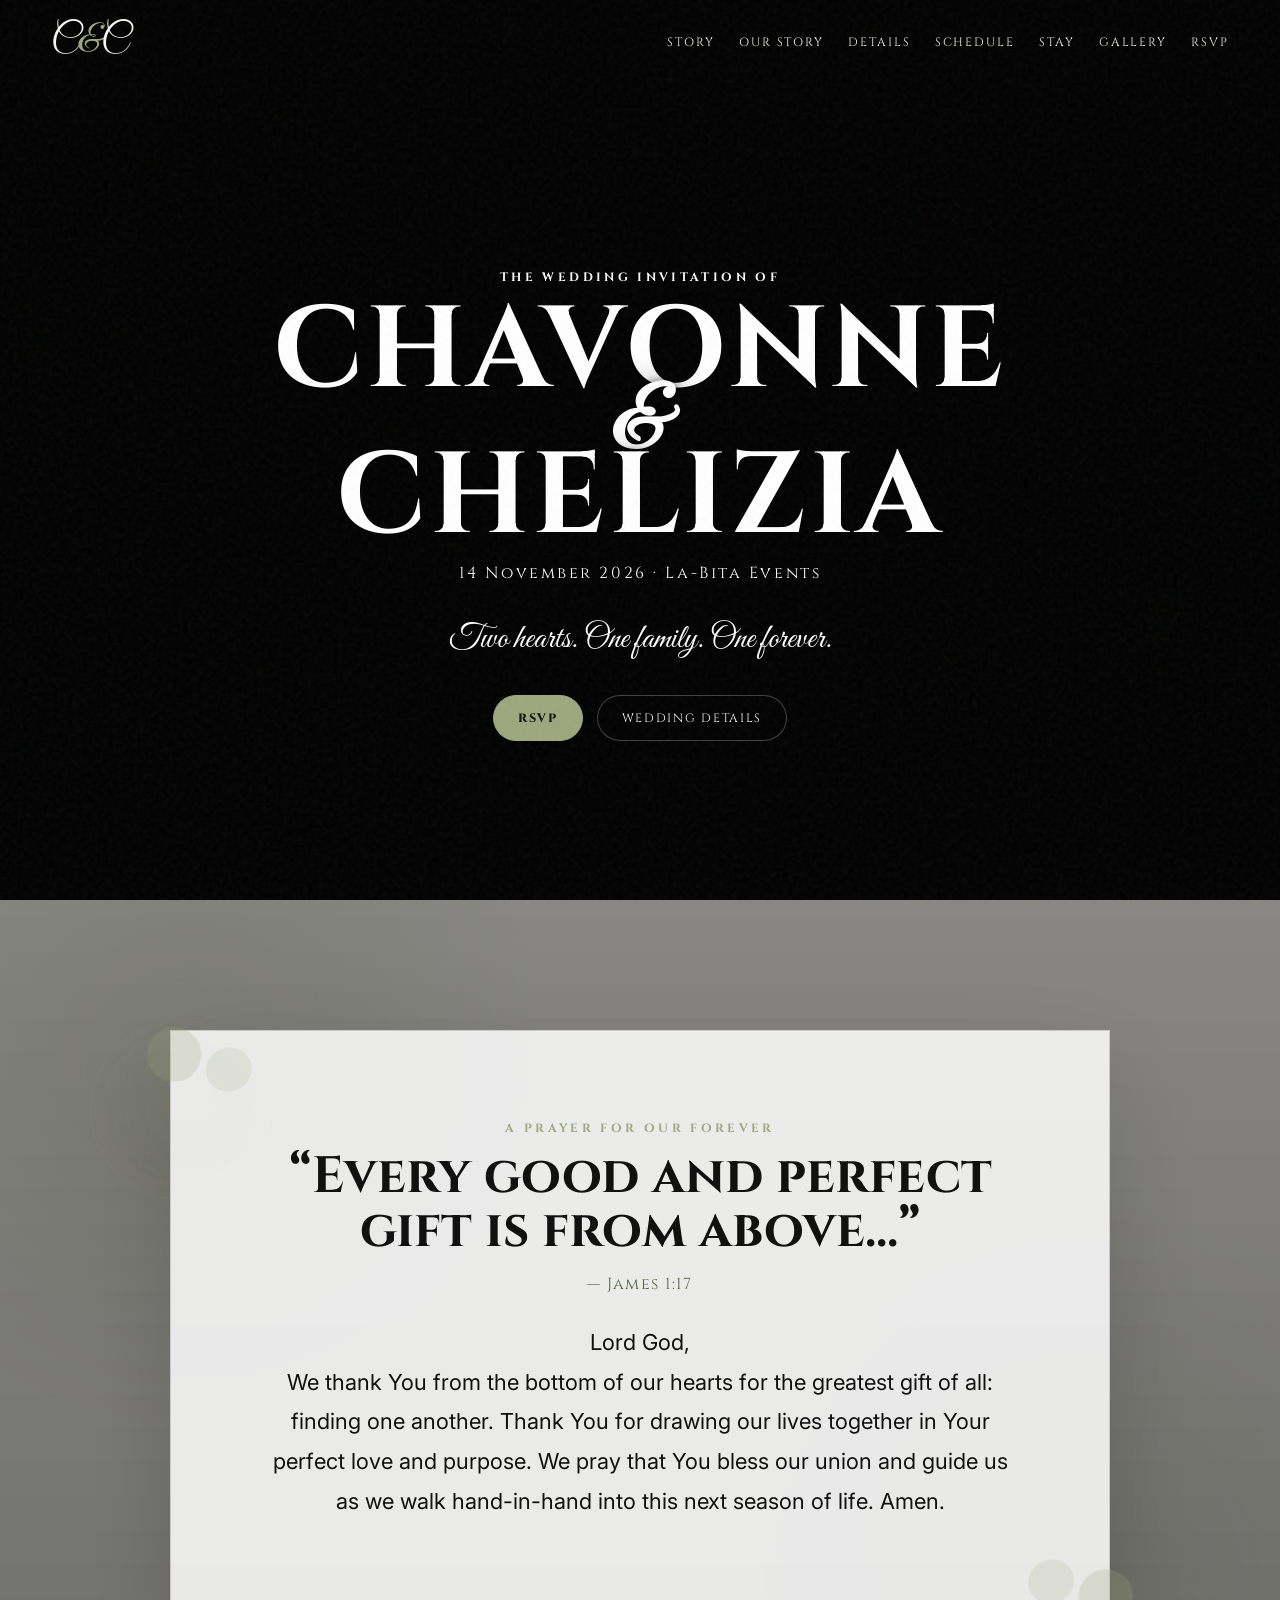
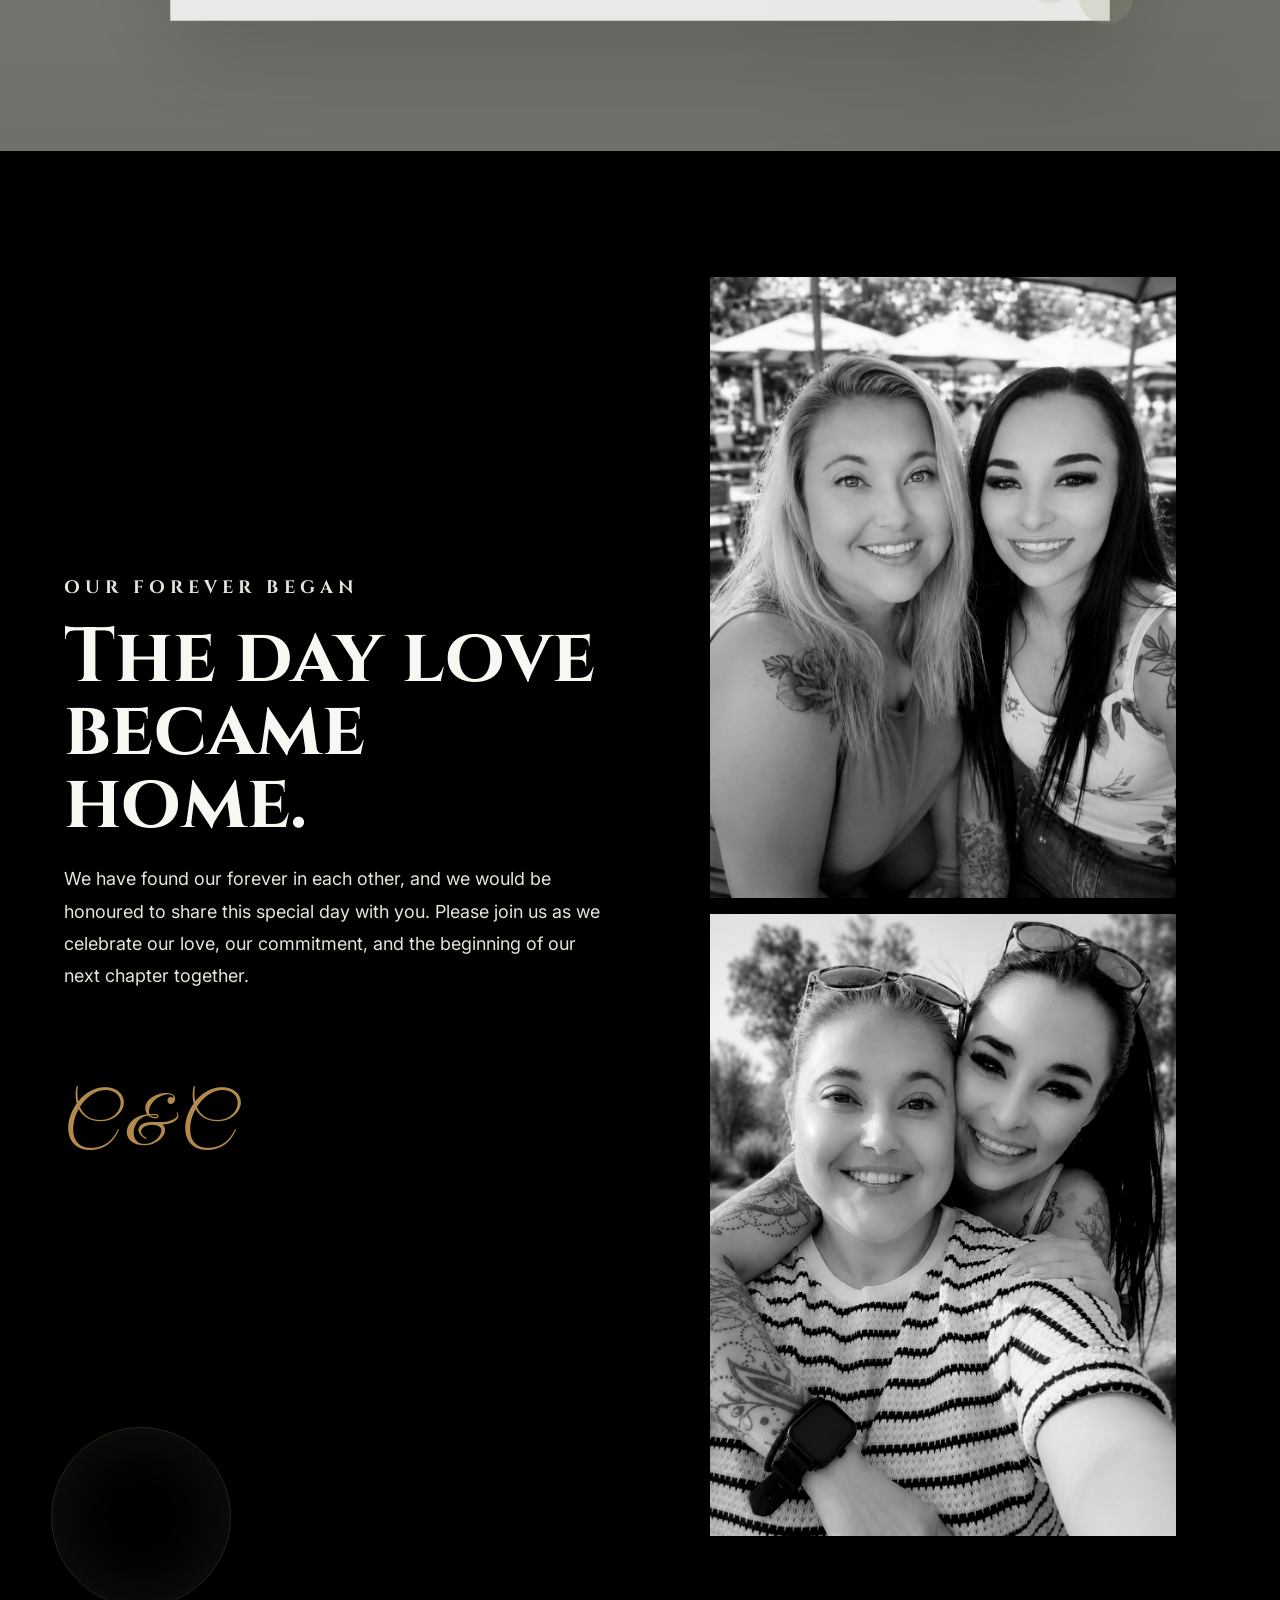
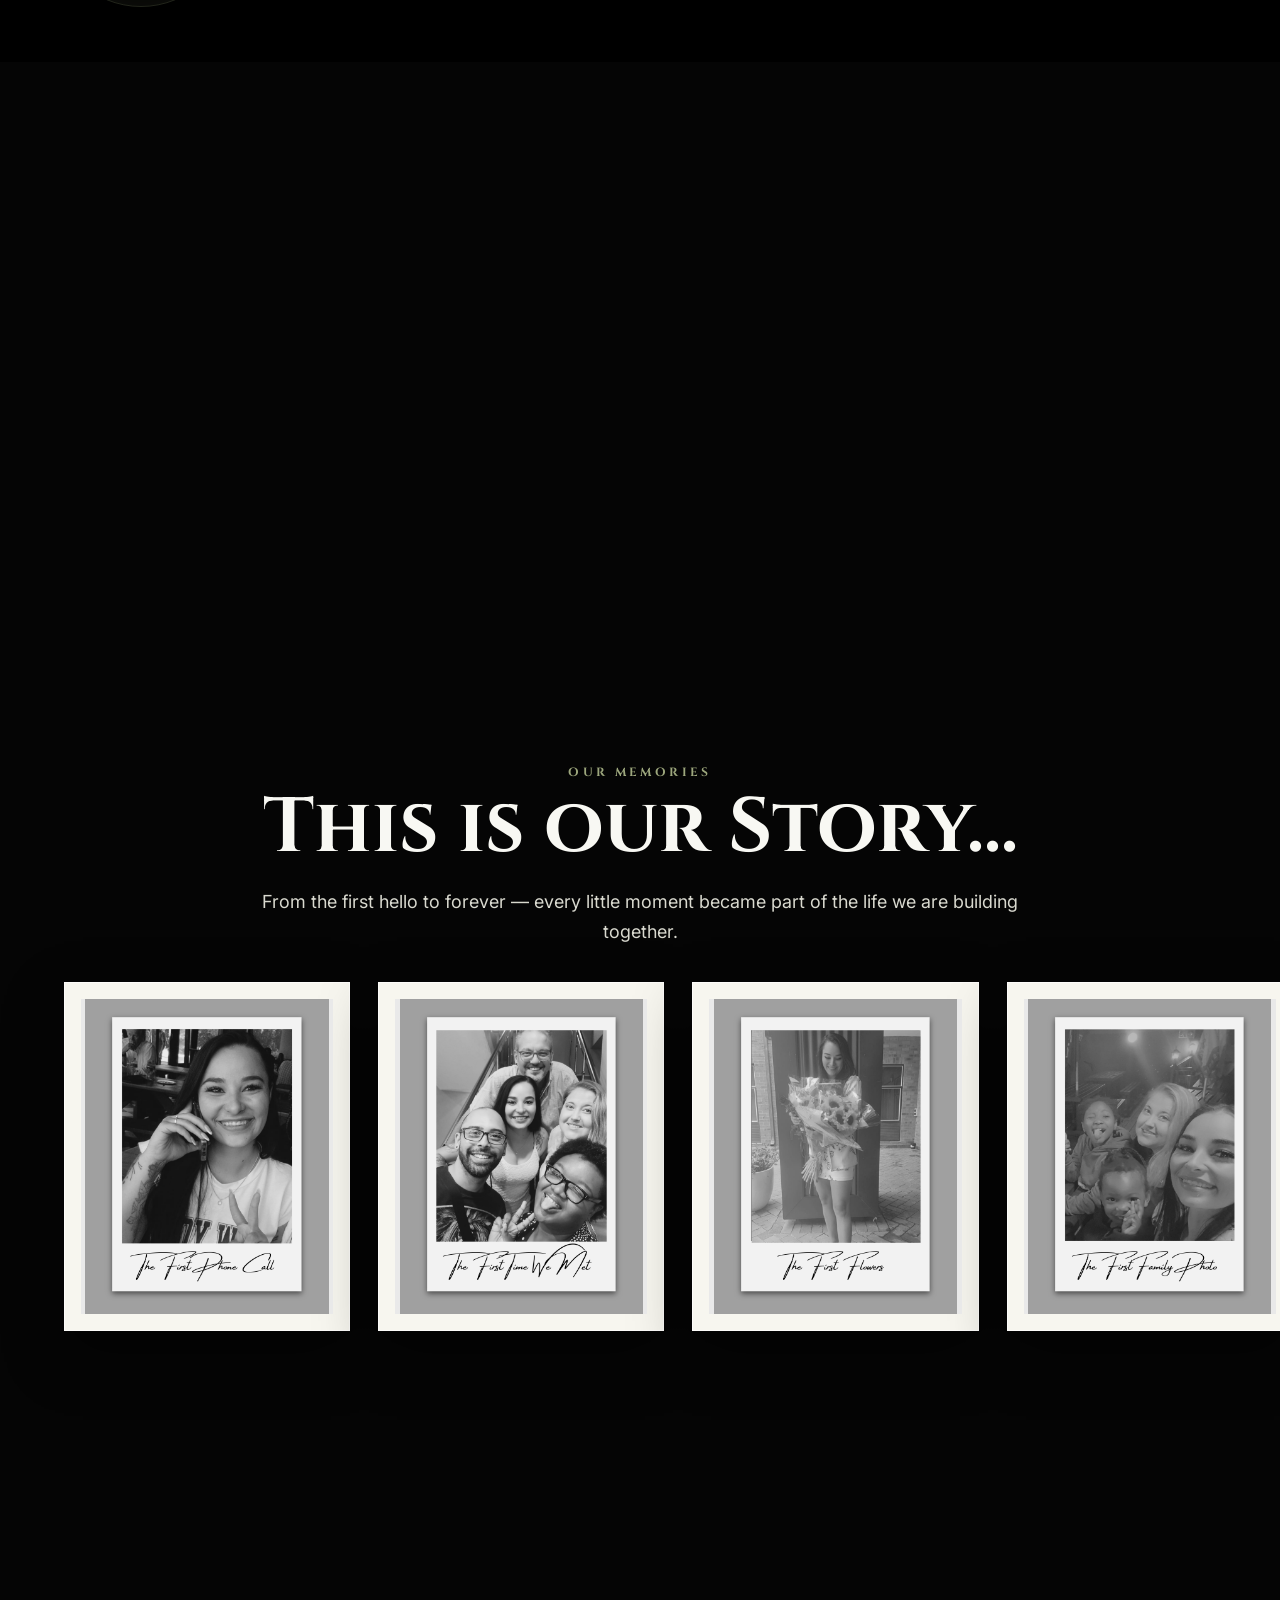
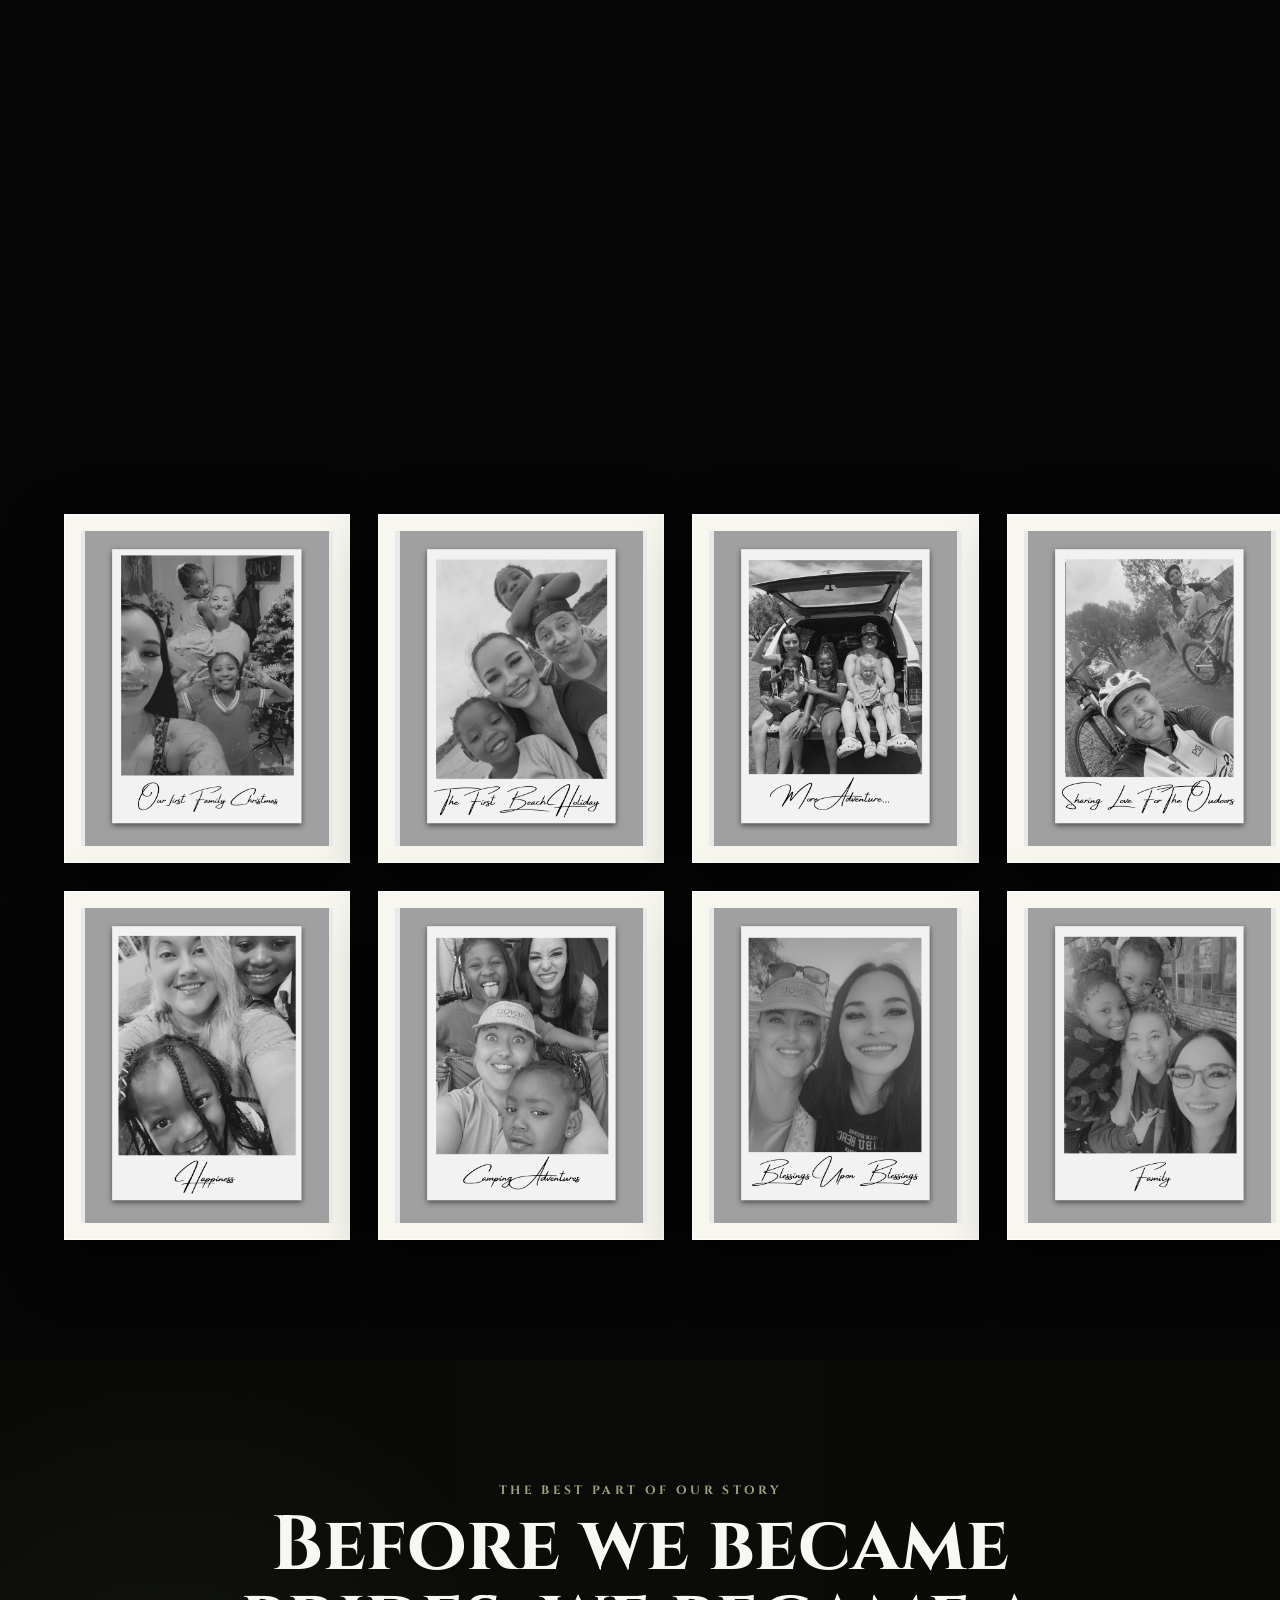
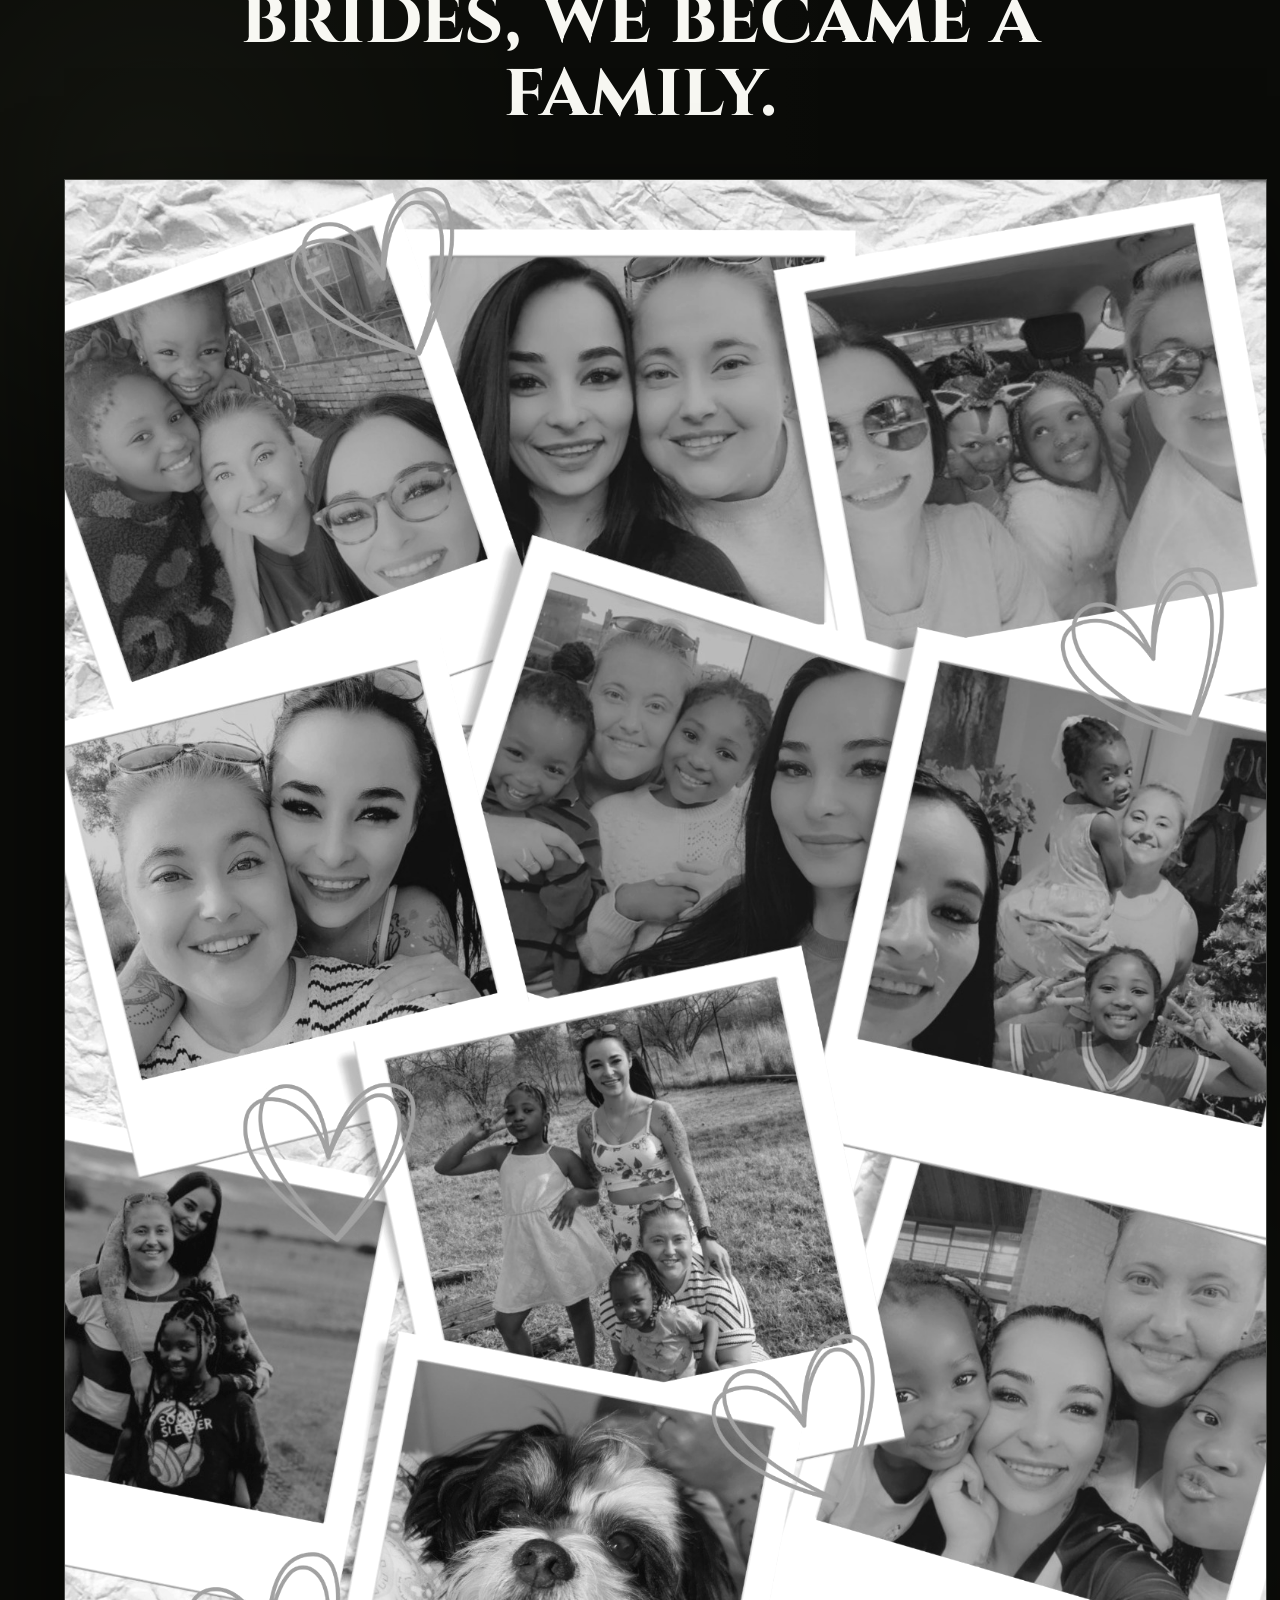
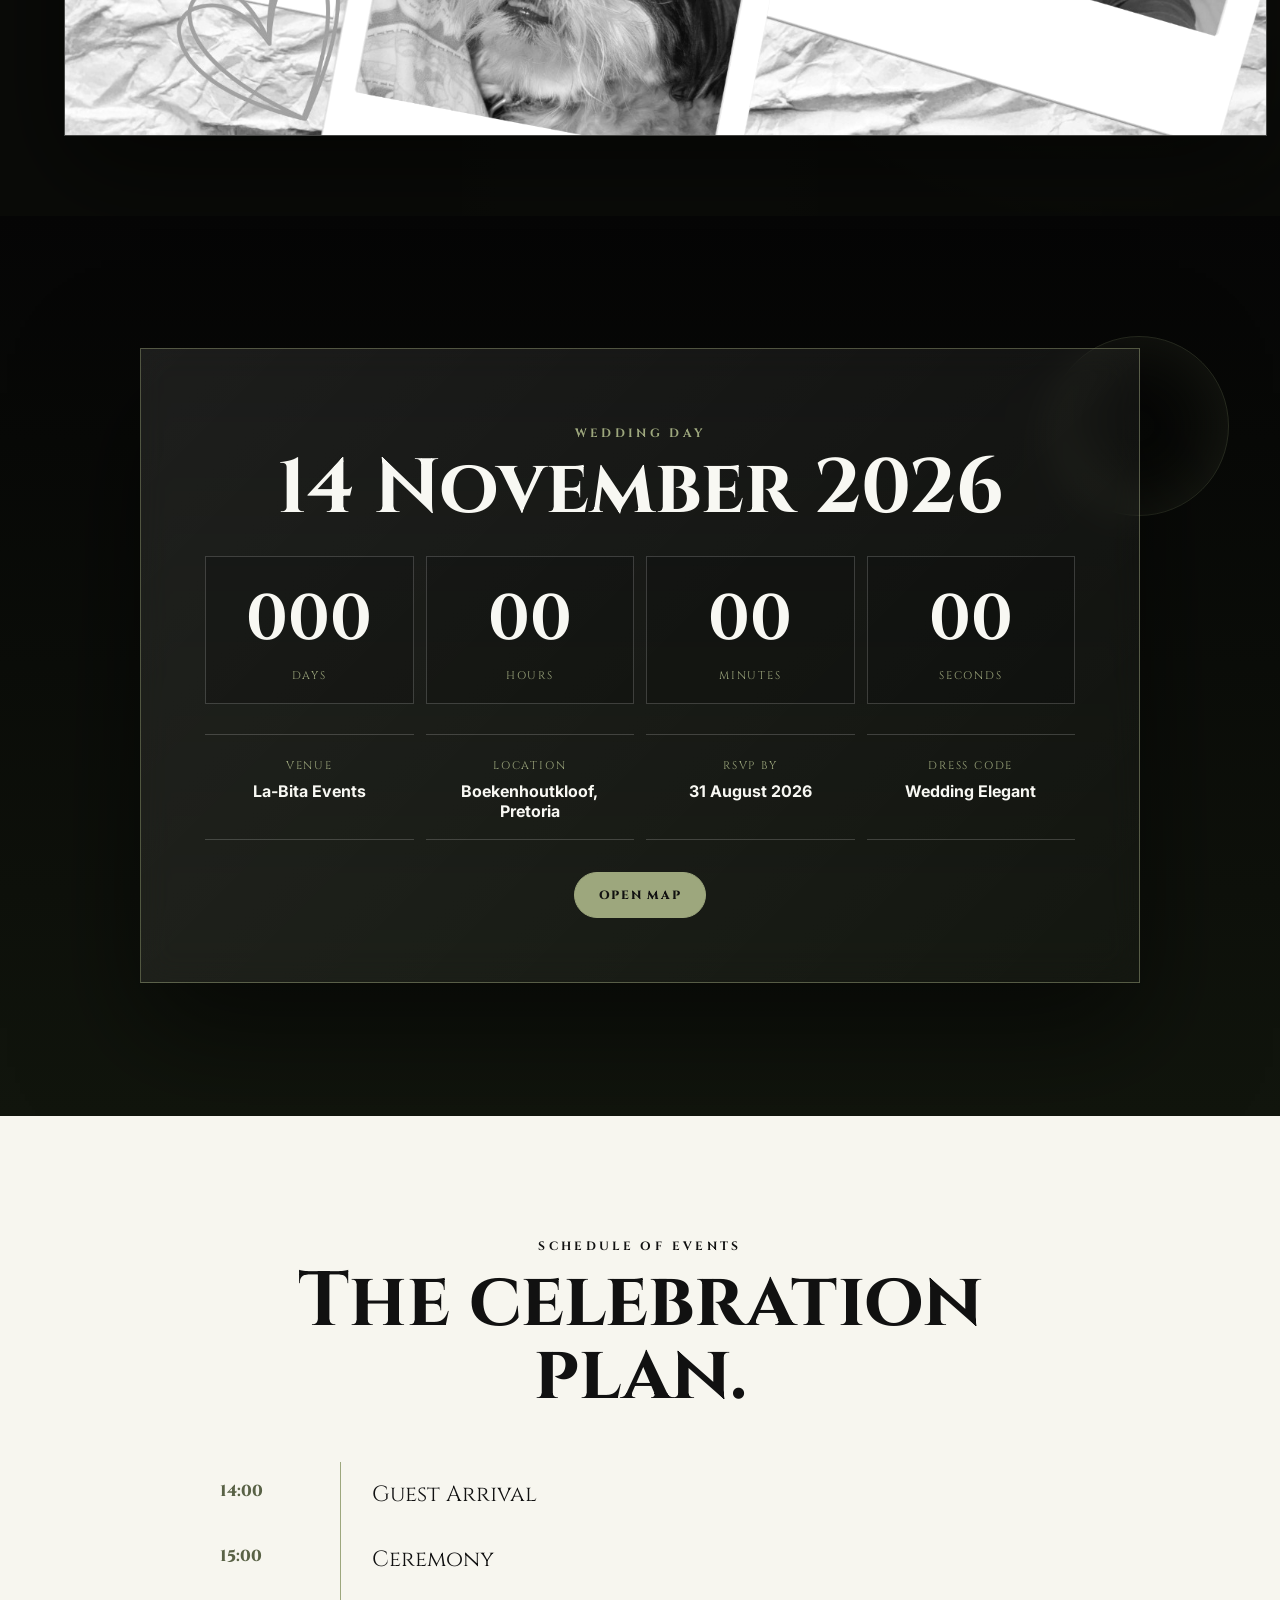
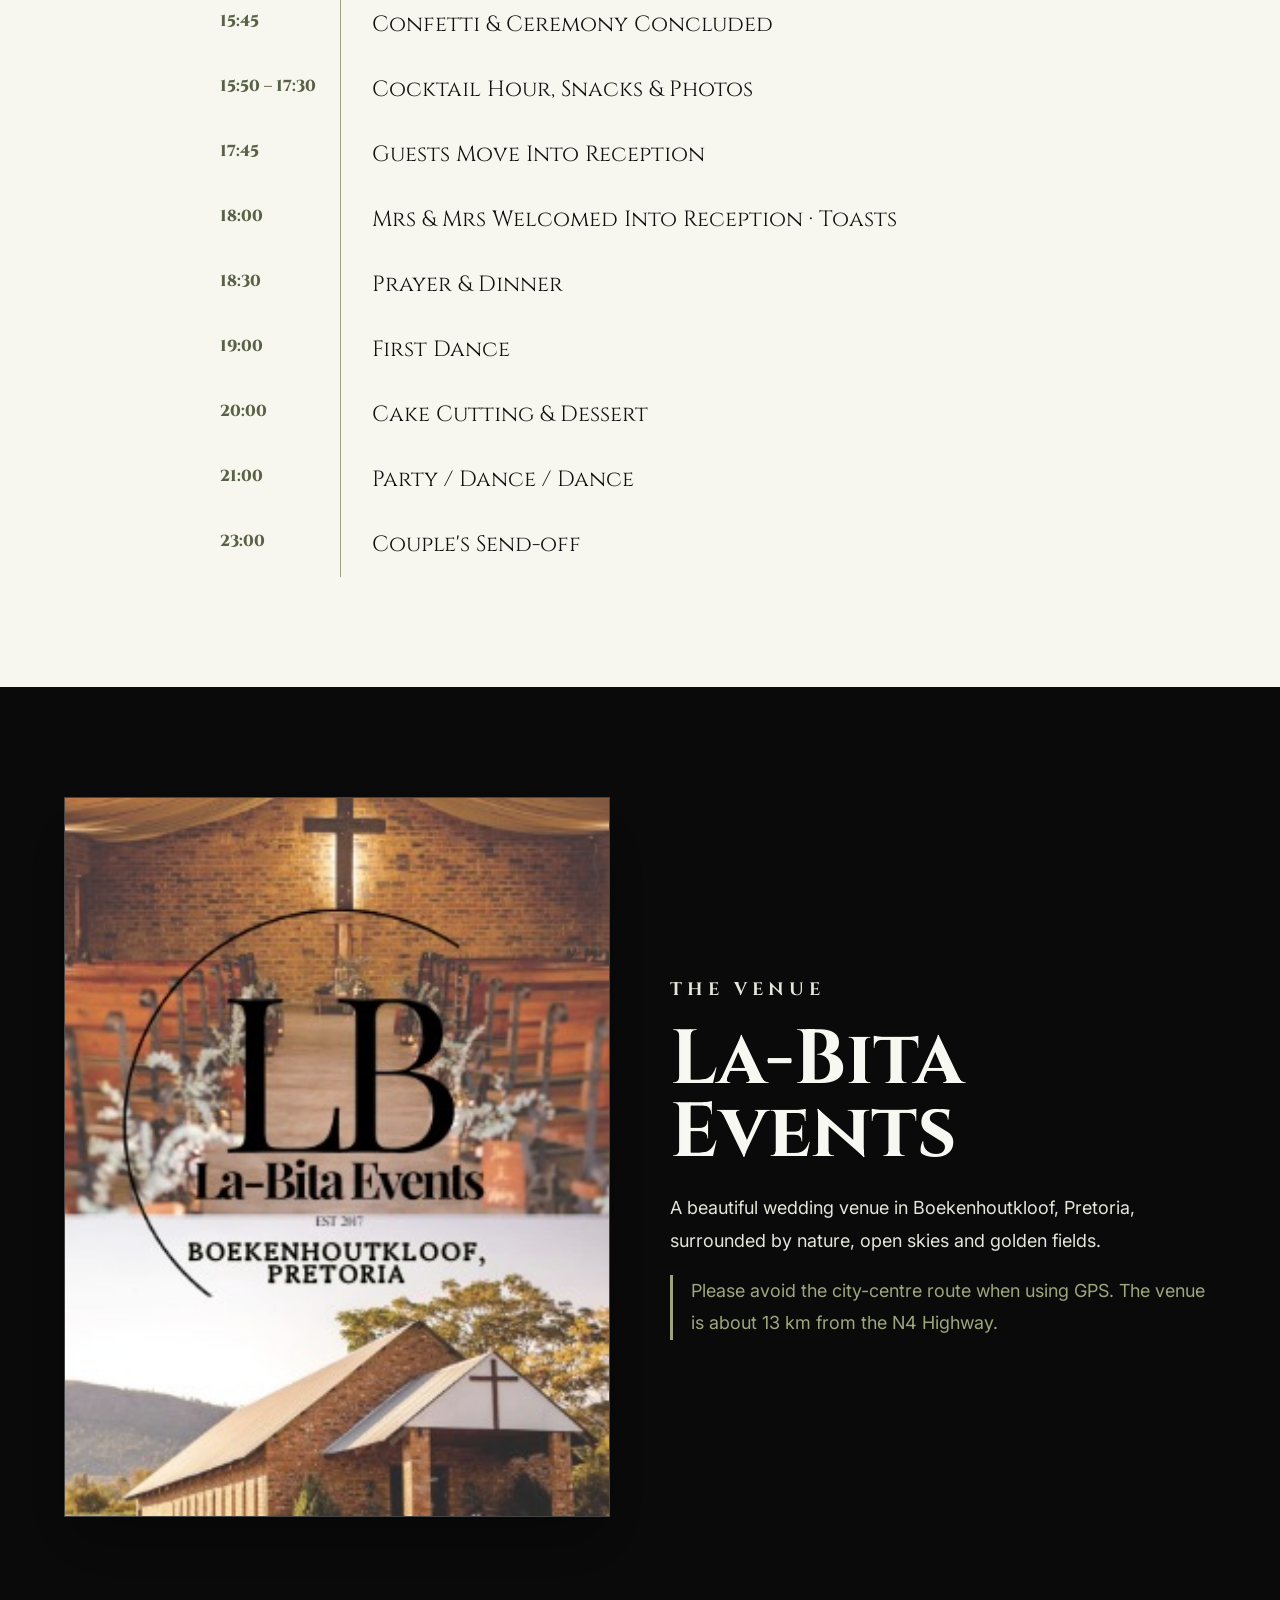
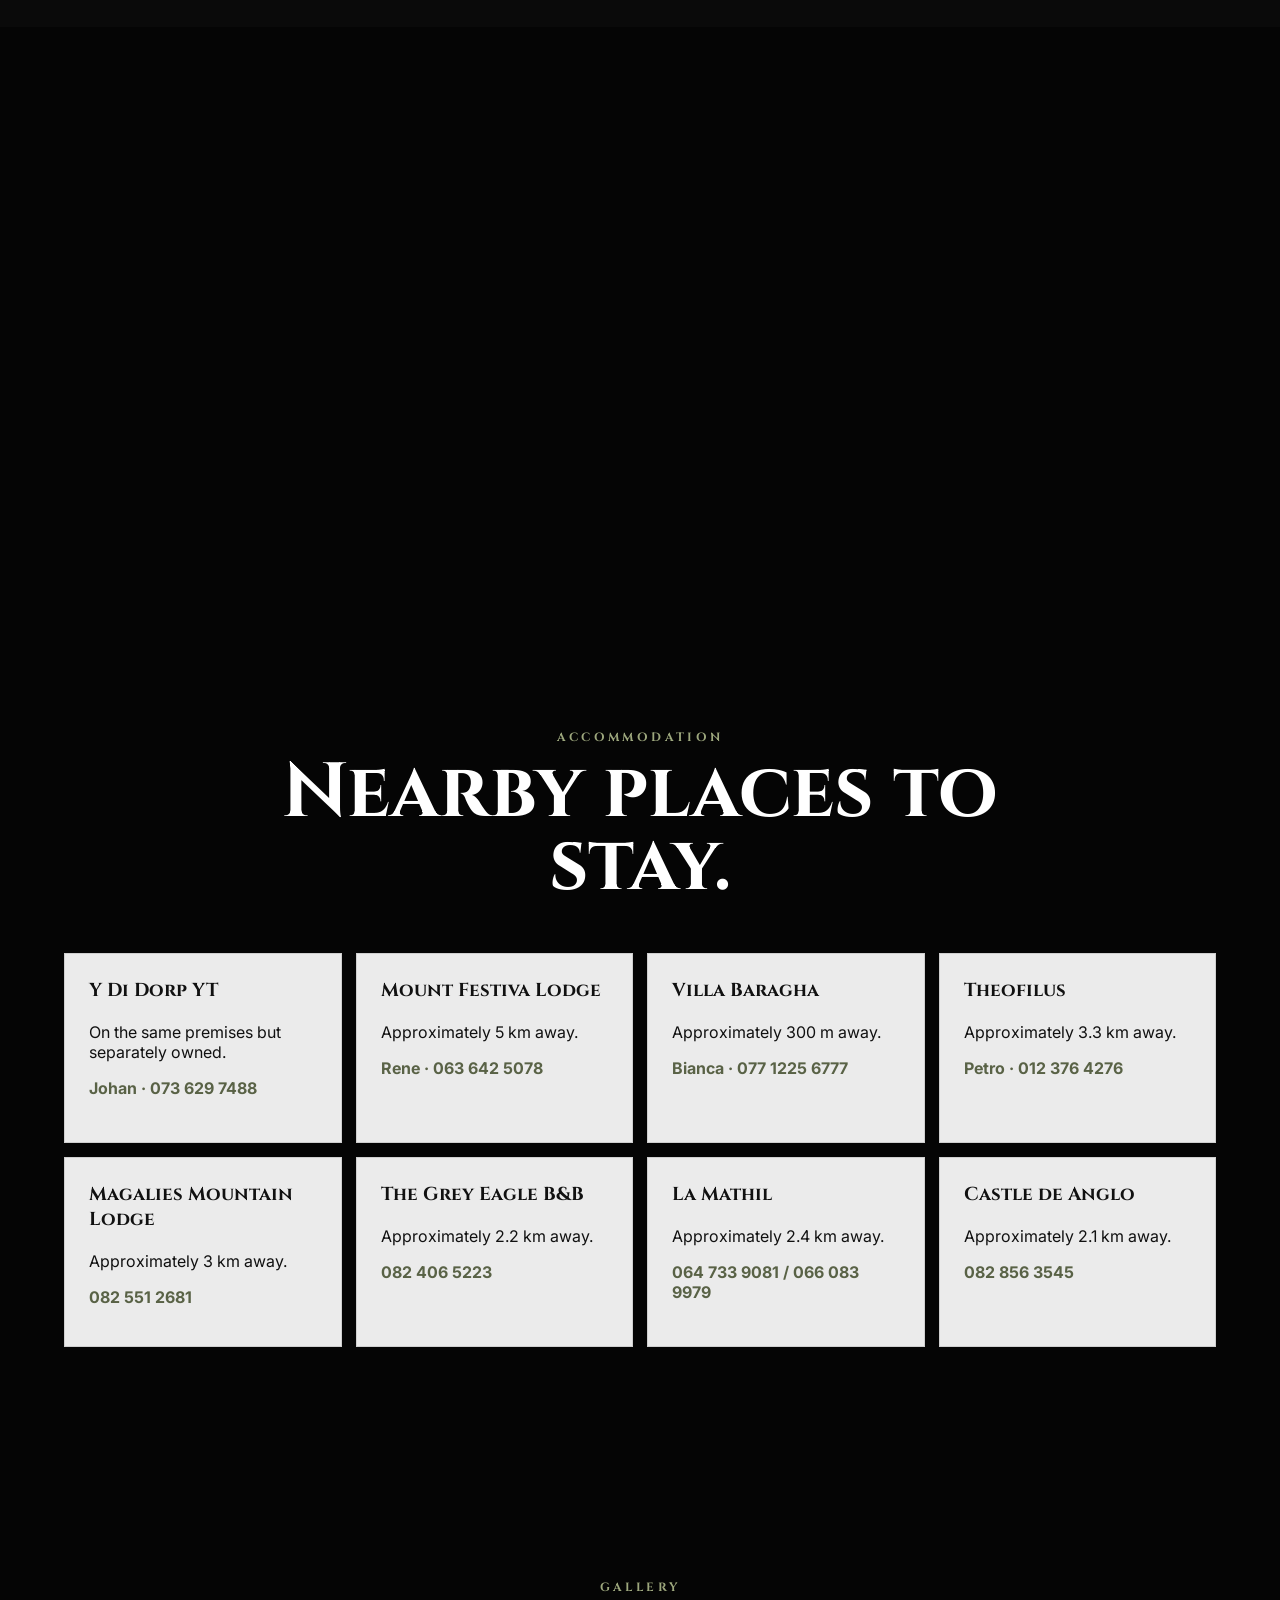
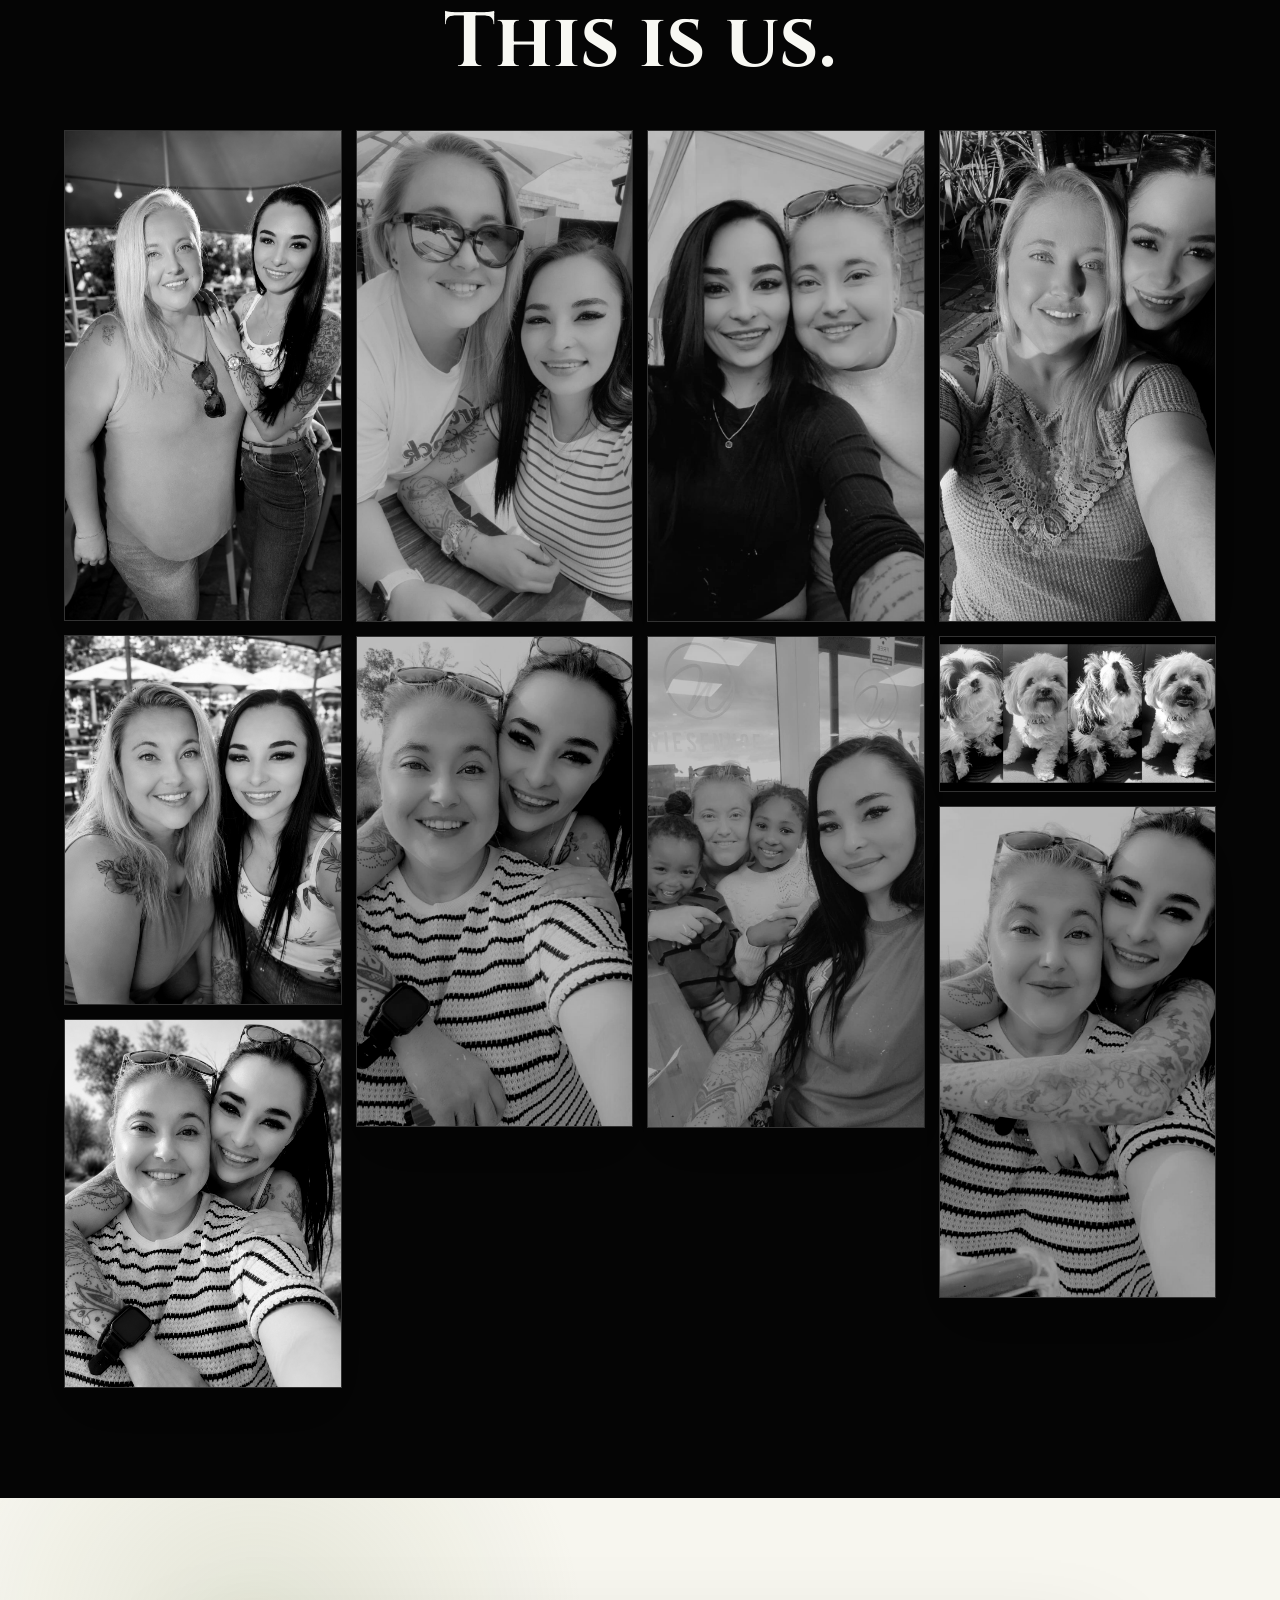
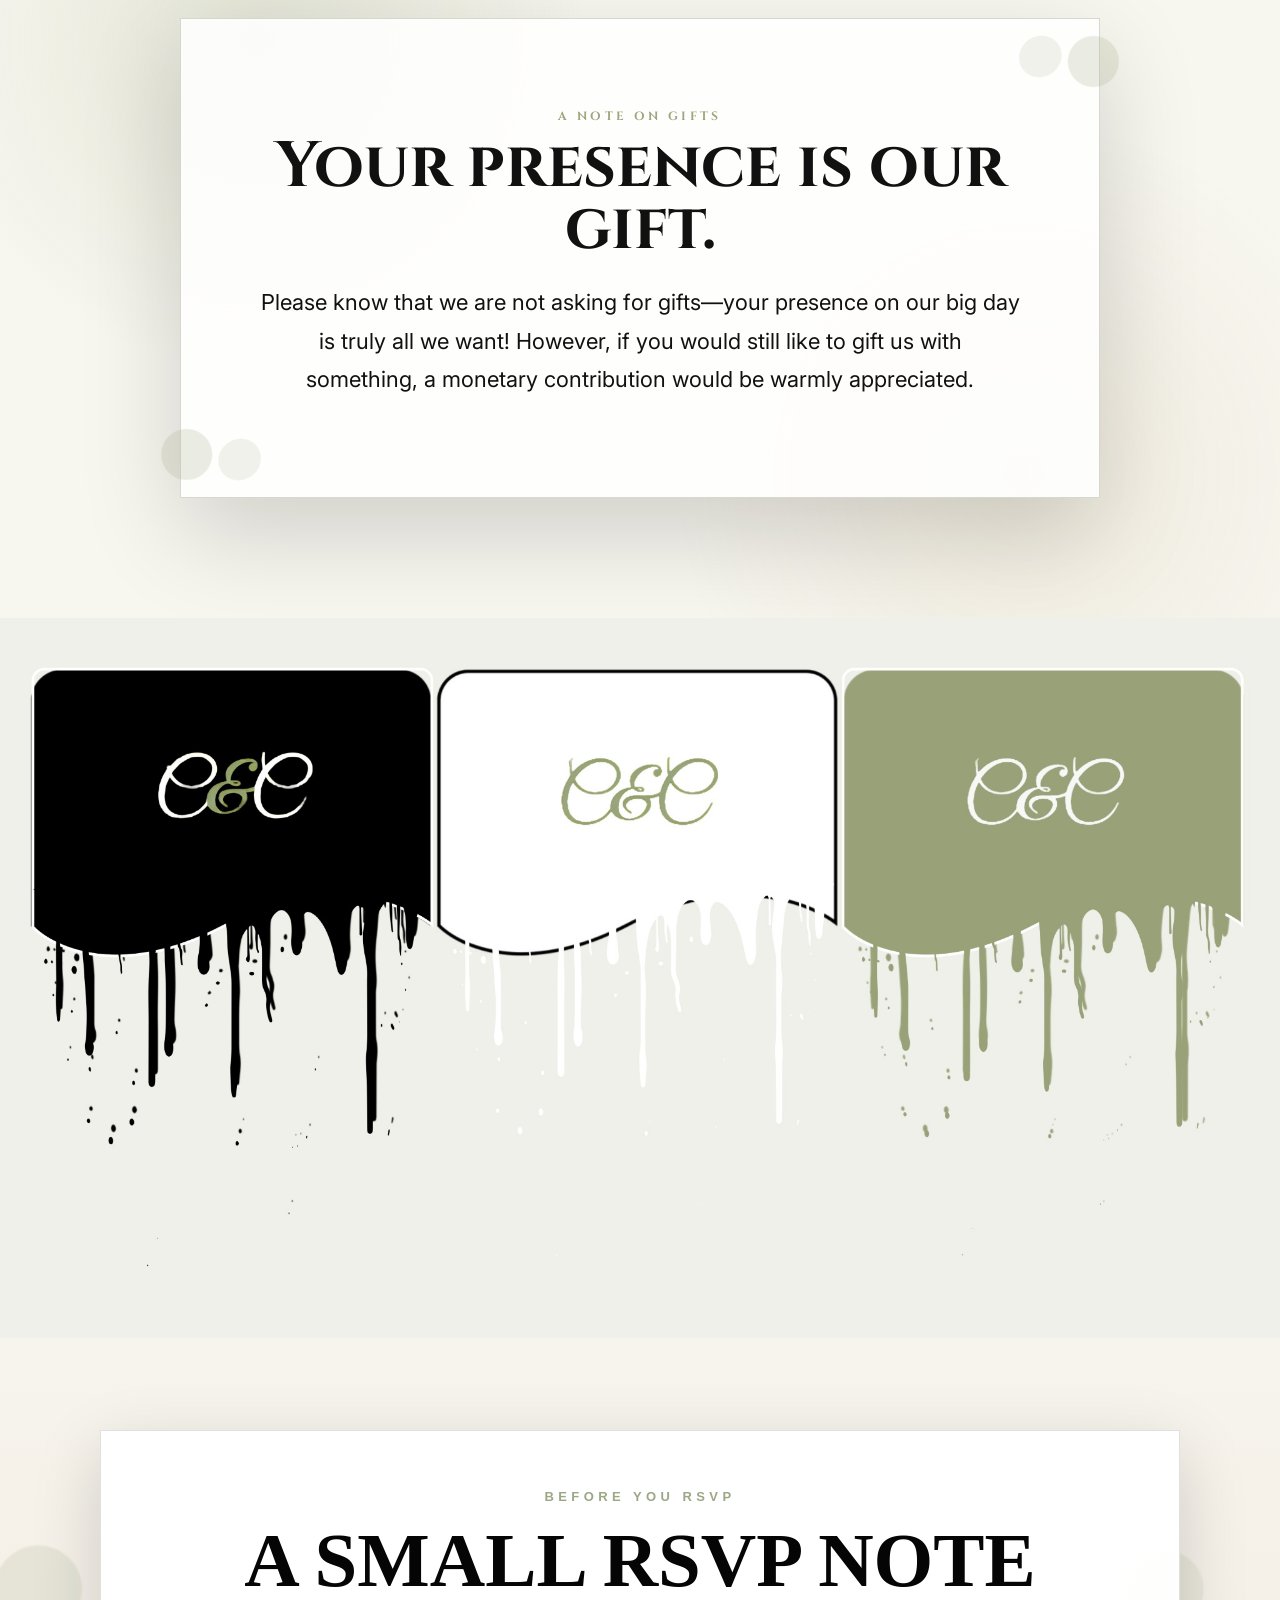
==== commit 503bd20e: "Add files via upload" ====
--- a/index.html
+++ b/index.html
@@ -1,51 +1,18 @@
-<!doctype html>
+<!DOCTYPE html>
+
 <html lang="en">
 <head>
-  <meta charset="utf-8" />
-  <meta name="viewport" content="width=device-width, initial-scale=1.0, maximum-scale=5.0">
-  <title>Chavonne & Chelizia | 14 November 2026</title>
-  <meta name="description" content="Wedding invitation for Chavonne & Chelizia — 14 November 2026 at La-Bita Events." />
-  <meta property="og:title" content="Chavonne & Chelizia are getting married" />
-  <meta property="og:description" content="Join us on 14 November 2026 at La-Bita Events." />
-  <meta property="og:image" content="assets/photos/photo-01.jpg" />
-  <link rel="preconnect" href="https://fonts.googleapis.com">
-  <link rel="preconnect" href="https://fonts.gstatic.com" crossorigin>
-  <link href="https://fonts.googleapis.com/css2?family=Cinzel:wght@400;500;600;700&family=Great+Vibes&family=Inter:wght@300;400;500;700;900&display=swap" rel="stylesheet">
-  <link rel="stylesheet" href="styles.css" />
-
-
-
-
-
-
-
-
-
-
-
-
-
-
-
-
-
-
-
-
-
-
-
-
-
-
-
-
-
-
-
-
-
-
+<meta charset="utf-8"/>
+<meta content="width=device-width, initial-scale=1.0, maximum-scale=5.0" name="viewport"/>
+<title>Chavonne &amp; Chelizia | 14 November 2026</title>
+<meta content="Wedding invitation for Chavonne &amp; Chelizia — 14 November 2026 at La-Bita Events." name="description">
+<meta content="Chavonne &amp; Chelizia are getting married" property="og:title"/>
+<meta content="Join us on 14 November 2026 at La-Bita Events." property="og:description"/>
+<meta content="assets/photos/photo-01.jpg" property="og:image"/>
+<link href="https://fonts.googleapis.com" rel="preconnect"/>
+<link crossorigin="" href="https://fonts.gstatic.com" rel="preconnect"/>
+<link href="https://fonts.googleapis.com/css2?family=Cinzel:wght@400;500;600;700&amp;family=Great+Vibes&amp;family=Inter:wght@300;400;500;700;900&amp;display=swap" rel="stylesheet"/>
+<link href="styles.css" rel="stylesheet">
 <style id="hero-dark-original-final">
 /* FINAL HERO ONLY: return to darker original colour/style */
 html body header.hero,
@@ -170,273 +137,359 @@
   }
 }
 </style>
-
-
-
-
-
-<style id="palette-integrated-design">
-/* Integrated Wedding Palette design — real HTML/CSS, not a screenshot */
-#wedding-palette.palette-integrated {
-  position:relative!important;
-  overflow:hidden!important;
-  min-height:100vh!important;
-  padding:96px 18px 140px!important;
-  text-align:center!important;
-  color:#eef3d4!important;
+</link></meta><style id="restored-full-site-2-changes">
+/* RESTORED FULL SITE - ONLY TWO REQUESTED CHANGES */
+
+/* 1. Wedding Palette: replace with Image 1 artwork */
+#wedding-palette.palette-image-final-section {
+  padding:0 !important;
+  margin:0 !important;
+  background:#f1f1ec !important;
+  text-align:center !important;
+  overflow:hidden !important;
+}
+#wedding-palette .palette-image-final-wrap {
+  width:100% !important;
+  margin:0 auto !important;
+  padding:0 !important;
+}
+#wedding-palette .palette-image1-final {
+  display:block !important;
+  width:100% !important;
+  max-width:100% !important;
+  height:auto !important;
+  margin:0 auto !important;
+  border:0 !important;
+  box-shadow:none !important;
+}
+
+/* 2. Before You RSVP: gift card style */
+#rsvp-note.rsvp-gift-style-section {
+  position:relative !important;
+  overflow:hidden !important;
   background:
-    radial-gradient(circle at 4% 31%, rgba(255,255,255,.16) 0 2.5%, transparent 2.7%),
-    radial-gradient(circle at 9% 39%, rgba(255,255,255,.10) 0 3.2%, transparent 3.4%),
-    radial-gradient(circle at 92% 66%, rgba(255,255,255,.13) 0 3.6%, transparent 3.8%),
-    radial-gradient(circle at 98% 75%, rgba(255,255,255,.12) 0 2.5%, transparent 2.7%),
-    linear-gradient(180deg,#9b7d82 0%,#9a7b81 100%)!important;
-}
-
-#wedding-palette.palette-integrated::before {
-  content:""!important;
-  position:absolute!important;
-  inset:0!important;
-  pointer-events:none!important;
-  opacity:.22!important;
-  background-image:radial-gradient(circle at 1px 1px, rgba(255,255,255,.28) 1px, transparent 0)!important;
-  background-size:7px 7px!important;
-}
-
-#wedding-palette .palette-content {
-  position:relative!important;
-  z-index:2!important;
-  max-width:1180px!important;
-  margin:0 auto!important;
-}
-
-#wedding-palette .eyebrow {
-  color:#e5edc7!important;
-  font-family:Montserrat,Arial,sans-serif!important;
-  font-weight:800!important;
-  text-transform:uppercase!important;
-  letter-spacing:.36em!important;
-  font-size:14px!important;
-  margin-bottom:22px!important;
-}
-
-#wedding-palette h2 {
-  font-family:'Playfair Display',Georgia,serif!important;
-  color:#eef3d4!important;
-  text-transform:uppercase!important;
-  font-size:clamp(48px,7vw,96px)!important;
-  line-height:1.04!important;
-  letter-spacing:.02em!important;
-  margin:0!important;
-  font-weight:900!important;
-  text-shadow:0 9px 28px rgba(0,0,0,.15)!important;
-}
-
-#wedding-palette p {
-  color:#eef3d4!important;
-  font-family:Montserrat,Arial,sans-serif!important;
-  font-size:clamp(16px,1.45vw,22px)!important;
-  font-weight:700!important;
-  margin:32px auto 58px!important;
-}
-
-#wedding-palette .palette-swatches {
-  display:grid!important;
-  grid-template-columns:repeat(3,minmax(220px,1fr))!important;
-  gap:10px!important;
-  max-width:900px!important;
-  margin:0 auto!important;
-  align-items:start!important;
-  justify-items:center!important;
-}
-
-#wedding-palette .palette-swatch {
-  position:relative!important;
-  width:100%!important;
-  aspect-ratio:1.08/1!important;
-  border:4px solid rgba(255,255,255,.92)!important;
-  border-radius:18px!important;
-  box-shadow:0 18px 50px rgba(0,0,0,.18)!important;
-  display:grid!important;
-  place-items:center!important;
-  overflow:visible!important;
-}
-
-#wedding-palette .palette-black { background:#000!important; }
-#wedding-palette .palette-white { background:#fff!important; border-color:#111!important; }
-#wedding-palette .palette-sage { background:#9ca785!important; }
-
-#wedding-palette .mini-logo {
-  font-family:'Great Vibes',cursive!important;
-  font-size:clamp(38px,5vw,66px)!important;
-  line-height:1!important;
-  letter-spacing:-.05em!important;
-  color:#fff!important;
-  text-shadow:0 7px 24px rgba(0,0,0,.22)!important;
-}
-#wedding-palette .palette-white .mini-logo,
-#wedding-palette .palette-white .mini-logo span {
-  color:#9ca785!important;
-  -webkit-text-fill-color:#9ca785!important;
-}
-#wedding-palette .mini-logo em {
-  font-style:normal!important;
-  color:#9ca785!important;
-  -webkit-text-fill-color:#9ca785!important;
-}
-#wedding-palette .palette-sage .mini-logo em {
-  color:#fff!important;
-  -webkit-text-fill-color:#fff!important;
-}
-
-#wedding-palette .drips {
-  position:absolute!important;
-  left:-4px!important;
-  right:-4px!important;
-  top:72%!important;
-  height:190px!important;
-  pointer-events:none!important;
-  z-index:3!important;
-}
-
-#wedding-palette .palette-black .drips {
-  background:
-    radial-gradient(ellipse at 10% 0%, #000 0 28px, transparent 30px),
-    radial-gradient(ellipse at 22% 2%, #000 0 17px, transparent 19px),
-    radial-gradient(ellipse at 39% 0%, #000 0 38px, transparent 40px),
-    radial-gradient(ellipse at 58% 0%, #000 0 23px, transparent 25px),
-    radial-gradient(ellipse at 78% 0%, #000 0 34px, transparent 36px),
-    linear-gradient(90deg, transparent 5%, #000 5% 7%, transparent 7% 14%, #000 14% 17%, transparent 17% 27%, #000 27% 30%, transparent 30% 38%, #000 38% 40%, transparent 40% 51%, #000 51% 54%, transparent 54% 70%, #000 70% 72%, transparent 72% 82%, #000 82% 85%, transparent 85%)!important;
-  background-size:100% 100%!important;
-}
-
-#wedding-palette .palette-white .drips {
-  background:
-    radial-gradient(ellipse at 12% 0%, #fff 0 28px, transparent 30px),
-    radial-gradient(ellipse at 31% 0%, #fff 0 21px, transparent 23px),
-    radial-gradient(ellipse at 48% 0%, #fff 0 36px, transparent 38px),
-    radial-gradient(ellipse at 68% 0%, #fff 0 25px, transparent 27px),
-    radial-gradient(ellipse at 86% 0%, #fff 0 34px, transparent 36px),
-    linear-gradient(90deg, transparent 4%, #fff 4% 7%, transparent 7% 18%, #fff 18% 20%, transparent 20% 35%, #fff 35% 38%, transparent 38% 56%, #fff 56% 60%, transparent 60% 74%, #fff 74% 77%, transparent 77% 88%, #fff 88% 91%, transparent 91%)!important;
-}
-
-#wedding-palette .palette-sage .drips {
-  background:
-    radial-gradient(ellipse at 10% 0%, #9ca785 0 28px, transparent 30px),
-    radial-gradient(ellipse at 25% 1%, #9ca785 0 20px, transparent 22px),
-    radial-gradient(ellipse at 42% 0%, #9ca785 0 39px, transparent 41px),
-    radial-gradient(ellipse at 65% 0%, #9ca785 0 24px, transparent 26px),
-    radial-gradient(ellipse at 83% 0%, #9ca785 0 34px, transparent 36px),
-    linear-gradient(90deg, transparent 5%, #9ca785 5% 8%, transparent 8% 17%, #9ca785 17% 19%, transparent 19% 29%, #9ca785 29% 33%, transparent 33% 48%, #9ca785 48% 51%, transparent 51% 66%, #9ca785 66% 69%, transparent 69% 80%, #9ca785 80% 83%, transparent 83%)!important;
-}
-
-#wedding-palette .palette-floral-edge {
-  position:absolute!important;
-  left:0!important;
-  right:0!important;
-  bottom:0!important;
-  height:260px!important;
-  z-index:1!important;
-  pointer-events:none!important;
-  opacity:.78!important;
-  background:
-    radial-gradient(ellipse at 7% 88%, rgba(255,255,255,.85) 0 7%, transparent 8%),
-    radial-gradient(ellipse at 18% 93%, rgba(156,167,133,.52) 0 6%, transparent 7%),
-    radial-gradient(ellipse at 28% 97%, rgba(222,232,220,.72) 0 5%, transparent 6%),
-    radial-gradient(ellipse at 74% 97%, rgba(222,232,220,.72) 0 5%, transparent 6%),
-    radial-gradient(ellipse at 83% 93%, rgba(156,167,133,.52) 0 6%, transparent 7%),
-    radial-gradient(ellipse at 94% 88%, rgba(255,255,255,.85) 0 7%, transparent 8%),
-    linear-gradient(0deg, rgba(221,230,213,.62), transparent 72%)!important;
-}
-
-@media(max-width:860px){
-  #wedding-palette.palette-integrated {
-    min-height:auto!important;
-    padding:74px 14px 96px!important;
+    radial-gradient(circle at 3% 25%, rgba(156,167,133,.18) 0 2.9%, transparent 3.1%),
+    radial-gradient(circle at 12% 83%, rgba(156,167,133,.16) 0 2.6%, transparent 2.8%),
+    radial-gradient(circle at 91% 25%, rgba(156,167,133,.14) 0 2.7%, transparent 2.9%),
+    radial-gradient(circle at 94% 72%, rgba(156,167,133,.18) 0 3.5%, transparent 3.7%),
+    linear-gradient(180deg,#f7f4ed 0%,#eee8dc 100%) !important;
+  padding:92px 18px !important;
+  color:#111 !important;
+  text-align:center !important;
+}
+#rsvp-note.rsvp-gift-style-section .rsvp-note-card {
+  max-width:1080px !important;
+  margin:0 auto !important;
+  padding:58px clamp(24px,6vw,88px) !important;
+  background:rgba(255,255,255,.98) !important;
+  color:#111 !important;
+  border:1px solid rgba(0,0,0,.12) !important;
+  box-shadow:0 22px 65px rgba(0,0,0,.16) !important;
+}
+#rsvp-note.rsvp-gift-style-section .eyebrow {
+  color:#9ca785 !important;
+  font-family:Montserrat,Arial,sans-serif !important;
+  font-size:13px !important;
+  font-weight:800 !important;
+  text-transform:uppercase !important;
+  letter-spacing:.34em !important;
+  margin-bottom:18px !important;
+}
+#rsvp-note.rsvp-gift-style-section h2 {
+  font-family:'Playfair Display',Georgia,serif !important;
+  color:#050505 !important;
+  text-transform:uppercase !important;
+  font-size:clamp(38px,6vw,78px) !important;
+  line-height:1.02 !important;
+  margin:0 0 32px !important;
+  font-weight:900 !important;
+}
+#rsvp-note.rsvp-gift-style-section p {
+  font-family:Montserrat,Arial,sans-serif !important;
+  color:#111 !important;
+  font-size:clamp(15px,1.35vw,19px) !important;
+  line-height:1.75 !important;
+  font-weight:500 !important;
+  text-align:center !important;
+  max-width:900px !important;
+  margin:0 auto 18px !important;
+}
+#rsvp-note.rsvp-gift-style-section .rsvp-rate-lines {
+  margin:6px auto 24px !important;
+}
+#rsvp-note.rsvp-gift-style-section .rsvp-rate-lines p {
+  margin-bottom:4px !important;
+  font-weight:600 !important;
+}
+#rsvp-note.rsvp-gift-style-section .rsvp-note-signoff {
+  font-family:'Great Vibes',cursive !important;
+  color:#9ca785 !important;
+  font-size:clamp(38px,5.5vw,64px) !important;
+  line-height:1.08 !important;
+  margin-top:30px !important;
+}
+@media(max-width:760px){
+  #rsvp-note.rsvp-gift-style-section {
+    padding:60px 14px !important;
   }
-  #wedding-palette .palette-swatches {
-    grid-template-columns:1fr!important;
-    max-width:330px!important;
-    gap:26px!important;
+  #rsvp-note.rsvp-gift-style-section .rsvp-note-card {
+    padding:42px 20px !important;
   }
-  #wedding-palette .palette-swatch {
-    aspect-ratio:1.2/1!important;
-  }
-  #wedding-palette .drips {
-    height:120px!important;
-  }
-}
-</style>
-
-</head>
+}
+</style></head>
 <body>
-  <div class="grain"></div>
-  <div class="mobile-menu" id="mobileMenu">
-    <a href="#story">Story</a><a href="#love-story">Our Story</a><a href="#details">Details</a><a href="#timeline">Schedule</a><a href="#accommodation">Stay</a><a href="#gallery">Gallery</a><a href="#rsvp">RSVP</a>
-  </div>
-
-  <header class="nav">
-    <a class="brand" href="#top">C<span>&</span>C</a>
-    <nav>
-      <a href="#story">Story</a><a href="#love-story">Our Story</a><a href="#details">Details</a><a href="#timeline">Schedule</a><a href="#accommodation">Stay</a><a href="#gallery">Gallery</a><a href="#rsvp">RSVP</a>
-    </nav>
-    <button id="menuBtn" aria-label="Open menu">☰</button>
-  </header>
-
-  <main id="top">
-    <div class="nature-accent accent-top-left" aria-hidden="true"></div>
-    <div class="nature-accent accent-top-right" aria-hidden="true"></div>
-    
-<section id="rsvp-note" style="padding:80px 20px;background:#eceae4;">
-<div style="max-width:920px;margin:0 auto;background:white;padding:70px 60px;box-shadow:0 20px 60px rgba(0,0,0,.12);text-align:center;">
-<div style="letter-spacing:4px;color:#9ca785;text-transform:uppercase;font-size:14px;">Before You RSVP</div>
-<h2 style="font-family:serif;font-size:56px;margin:20px 0;">A Small RSVP Note</h2>
-<p style="font-size:22px;line-height:1.8;">
-We are so excited to celebrate our wedding with the people who have been part of our journey and are grateful that you will be sharing this special day with us.<br><br>
-To help us manage our venue capacity and catering arrangements, each invitation is intended for one guest, unless alternative arrangements have been discussed with us beforehand.<br><br>
-Children are warmly welcomed and can be added to your RSVP at the following rates (as per the venue):<br>
-Ages 0–5 years: R450 per child<br>
-Ages 6–12 years: R550 per child<br><br>
-Should you wish to bring a partner we have not extended an invite to, please contact us before submitting your RSVP.<br><br>
-Thank you for your understanding and support. We cannot wait to celebrate this unforgettable day with you.<br><br>
-With love,<br>Chavonne & Chelizia
-</p>
-</div>
-</section>
-
-
-
-
-
+<div class="grain"></div>
+<div class="mobile-menu" id="mobileMenu">
+<a href="#story">Story</a><a href="#love-story">Our Story</a><a href="#details">Details</a><a href="#timeline">Schedule</a><a href="#accommodation">Stay</a><a href="#gallery">Gallery</a><a href="#rsvp">RSVP</a>
+</div>
+<header class="nav">
+<a class="brand" href="#top">C<span>&amp;</span>C</a>
+<nav>
+<a href="#story">Story</a><a href="#love-story">Our Story</a><a href="#details">Details</a><a href="#timeline">Schedule</a><a href="#accommodation">Stay</a><a href="#gallery">Gallery</a><a href="#rsvp">RSVP</a>
+</nav>
+<button aria-label="Open menu" id="menuBtn">☰</button>
+</header>
+<main id="top">
+<div aria-hidden="true" class="nature-accent accent-top-left"></div>
+<div aria-hidden="true" class="nature-accent accent-top-right"></div>
+<section class="hero panel">
+<video aria-hidden="true" autoplay="" class="nature-video video-bg meadow-video" loop="" muted="" playsinline="" preload="auto">
+<source src="assets/videos/nature-1.mp4" type="video/mp4"/>
+</video>
+<div class="hero-overlay"></div>
+<div class="hero-content reveal">
+<p class="eyebrow">The wedding invitation of</p>
+<h1><span>Chavonne</span><em>&amp;</em><span>Chelizia</span></h1>
+<p class="date">14 November 2026 · La-Bita Events</p>
+<p class="tagline">Two hearts. One family. One forever.</p>
+<div class="hero-actions">
+<a class="btn primary" href="#rsvp">RSVP</a>
+<a class="btn ghost" href="#details">Wedding Details</a>
+</div>
+</div>
+<div class="scroll-cue">Scroll</div>
+</section>
+<section class="prayer panel" id="prayer">
+<video aria-hidden="true" autoplay="" class="nature-video video-bg soft-section-video" loop="" muted="" playsinline="" preload="auto">
+<source src="assets/videos/nature-1.mp4" type="video/mp4"/>
+</video>
+<div aria-hidden="true" class="soft-dark-overlay"></div>
+<span aria-hidden="true" class="botanical-line botanical-line-prayer"></span>
+<div class="prayer-card reveal">
+<p class="eyebrow">A Prayer For Our Forever</p>
+<h2>“Every good and perfect gift is from above...”</h2>
+<p class="verse">— James 1:17</p>
+<p>Lord God,<br/>
+        We thank You from the bottom of our hearts for the greatest gift of all: finding one another. Thank You for drawing our lives together in Your perfect love and purpose. We pray that You bless our union and guide us as we walk hand-in-hand into this next season of life. Amen.</p>
+</div>
+</section>
+<section class="intro split panel" id="story">
+<span aria-hidden="true" class="botanical-line botanical-line-1"></span>
+<div class="copy reveal">
+<p class="eyebrow">Our Forever Began</p>
+<h2>The day love became home.</h2>
+<p>We have found our forever in each other, and we would be honoured to share this special day with you. Please join us as we celebrate our love, our commitment, and the beginning of our next chapter together.</p>
+<p class="signature">C &amp; C</p>
+</div>
+<div class="forever-photos-restored">
+<figure class="forever-frame forever-frame-back">
+<img alt="Chavonne and Chelizia" src="assets/photos/photo-02.jpg"/>
+</figure>
+<figure class="forever-frame forever-frame-front">
+<img alt="Chavonne and Chelizia" src="assets/photos/photo-03.jpg"/>
+</figure>
+</div>
+</section>
+<section class="our-story panel video-section" id="love-story">
+<video aria-hidden="true" autoplay="" class="section-video-bg" loop="" muted="" playsinline="" preload="auto" webkit-playsinline="">
+<source src="assets/videos/nature-1.mp4" type="video/mp4"/>
+</video>
+<div class="section-soft-overlay"></div>
+<video aria-hidden="true" autoplay="" class="nature-video video-bg story-video" loop="" muted="" playsinline="" preload="auto">
+<source src="assets/videos/nature-2.mp4" type="video/mp4"/>
+</video>
+<div class="section-head reveal">
+<p class="eyebrow">Our Memories</p>
+<h2>This is our Story...</h2>
+<p class="story-intro">From the first hello to forever — every little moment became part of the life we are building together.</p>
+</div>
+<div class="story-gallery">
+<article class="story-polaroid reveal"><img alt="Our story memory 2" loading="lazy" src="assets/story/story-2.jpg"/><span>Blessings Upon Blessings</span></article>
+<article class="story-polaroid reveal"><img alt="Our story memory 3" loading="lazy" src="assets/story/story-3.jpg"/><span>Camping Adventures</span></article>
+<article class="story-polaroid reveal"><img alt="Our story memory 4" loading="lazy" src="assets/story/story-4.jpg"/><span>Happiness</span></article>
+<article class="story-polaroid reveal"><img alt="Our story memory 5" loading="lazy" src="assets/story/story-5.jpg"/><span>Sharing Love For The Outdoors</span></article>
+<article class="story-polaroid reveal"><img alt="Our story memory 6" loading="lazy" src="assets/story/story-6.jpg"/><span></span></article>
+<article class="story-polaroid reveal"><img alt="Our story memory 7" loading="lazy" src="assets/story/story-7.jpg"/><span></span></article>
+<article class="story-polaroid reveal"><img alt="Our story memory 8" loading="lazy" src="assets/story/story-8.jpg"/><span></span></article>
+<article class="story-polaroid reveal"><img alt="Our story memory 9" loading="lazy" src="assets/story/story-9.jpg"/><span></span></article>
+<article class="story-polaroid reveal"><img alt="Our story memory 10" loading="lazy" src="assets/story/story-10.jpg"/><span>Becoming One...</span></article>
+<article class="story-polaroid reveal"><img alt="Our story memory 11" loading="lazy" src="assets/story/story-11.jpg"/><span>The Proposal</span></article>
+<article class="story-polaroid reveal"><img alt="Our story memory 12" loading="lazy" src="assets/story/story-12.jpg"/><span>Adventures</span></article>
+<article class="story-polaroid reveal"><img alt="Our story memory 13" loading="lazy" src="assets/story/story-13.jpg"/><span>The Love Letters</span></article>
+<article class="story-polaroid reveal"><img alt="Our story memory 14" loading="lazy" src="assets/story/story-14.jpg"/><span>This Is Happiness...</span></article>
+<article class="story-polaroid reveal"><img alt="Our story memory 15" loading="lazy" src="assets/story/story-15.jpg"/><span>The First Movie Night</span></article>
+<article class="story-polaroid reveal"><img alt="Our story memory 16" loading="lazy" src="assets/story/story-16.jpg"/><span>The First Selfie</span></article>
+<article class="story-polaroid reveal"><img alt="Our story memory 17" loading="lazy" src="assets/story/story-17.jpg"/><span>The First Phone Call</span></article>
+<article class="story-polaroid reveal"><img alt="Our story memory 18" loading="lazy" src="assets/story/story-18.jpg"/><span>The First Flowers</span></article>
+<article class="story-polaroid reveal"><img alt="Our story memory 19" loading="lazy" src="assets/story/story-19.jpg"/><span>The First Time We Met</span></article>
+<article class="story-polaroid reveal"><img alt="Our story memory 20" loading="lazy" src="assets/story/story-20.jpg"/><span>The First Moments</span></article>
+<article class="story-polaroid reveal"><img alt="Our story memory 21" loading="lazy" src="assets/story/story-21.jpg"/><span>Family</span></article>
+</div>
+</section>
+<section class="family panel">
+<video aria-hidden="true" autoplay="" class="nature-video video-bg family-video" loop="" muted="" playsinline="" preload="auto">
+<source src="assets/videos/nature-2.mp4" type="video/mp4"/>
+</video>
+<div class="section-head reveal">
+<p class="eyebrow">The Best Part Of Our Story</p>
+<h2>Before we became brides, we became a family.</h2>
+</div>
+<div class="family-banner-wrap reveal">
+<img alt="The best part of our story" class="family-banner-img" src="assets/photos/groom-family.jpg"/>
+</div>
+</section>
+<section class="details panel" id="details">
+<span aria-hidden="true" class="botanical-line botanical-line-2"></span>
+<div class="details-card reveal">
+<p class="eyebrow">Wedding Day</p>
+<h2>14 November 2026</h2>
+<div class="countdown" id="countdown">
+<div><strong>000</strong><span>Days</span></div>
+<div><strong>00</strong><span>Hours</span></div>
+<div><strong>00</strong><span>Minutes</span></div>
+<div><strong>00</strong><span>Seconds</span></div>
+</div>
+<div class="detail-list">
+<article><span>Venue</span><b>La-Bita Events</b></article>
+<article><span>Location</span><b>Boekenhoutkloof, Pretoria</b></article>
+<article><span>RSVP By</span><b>31 August 2026</b></article>
+<article><span>Dress Code</span><b>Wedding Elegant</b></article>
+</div>
+<a class="btn primary" href="https://maps.app.goo.gl/uL5Yr87mMjMG5rFS6" rel="noopener" target="_blank">Open Map</a>
+</div>
+</section>
+<section class="timeline panel" id="timeline">
+<div class="section-head reveal">
+<p class="eyebrow">Schedule Of Events</p>
+<h2>The celebration plan.</h2>
+</div>
+<div class="line reveal">
+<div><time>14:00</time><p>Guest Arrival</p></div>
+<div><time>15:00</time><p>Ceremony</p></div>
+<div><time>15:45</time><p>Confetti &amp; Ceremony Concluded</p></div>
+<div><time>15:50 – 17:30</time><p>Cocktail Hour, Snacks &amp; Photos</p></div>
+<div><time>17:45</time><p>Guests Move Into Reception</p></div>
+<div><time>18:00</time><p>Mrs &amp; Mrs Welcomed Into Reception · Toasts</p></div>
+<div><time>18:30</time><p>Prayer &amp; Dinner</p></div>
+<div><time>19:00</time><p>First Dance</p></div>
+<div><time>20:00</time><p>Cake Cutting &amp; Dessert</p></div>
+<div><time>21:00</time><p>Party / Dance / Dance</p></div>
+<div><time>23:00</time><p>Couple's Send-off</p></div>
+</div>
+</section>
+<section class="venue panel">
+<div class="venue-photo reveal"><img alt="La-Bita Events venue" src="assets/photos/photo-13.jpg"/></div>
+<div class="copy reveal">
+<p class="eyebrow">The Venue</p>
+<h2>La-Bita Events</h2>
+<p>A beautiful wedding venue in Boekenhoutkloof, Pretoria, surrounded by nature, open skies and golden fields.</p>
+<p class="note">Please avoid the city-centre route when using GPS. The venue is about 13 km from the N4 Highway.</p>
+</div>
+</section>
+<section class="accommodation panel video-section" id="accommodation">
+<video aria-hidden="true" autoplay="" class="section-video-bg" loop="" muted="" playsinline="" preload="auto" webkit-playsinline="">
+<source src="assets/videos/nature-2.mp4" type="video/mp4"/>
+</video>
+<div class="section-soft-overlay"></div>
+<video aria-hidden="true" autoplay="" class="nature-video video-bg stay-video" loop="" muted="" playsinline="" preload="auto">
+<source src="assets/videos/nature-2.mp4" type="video/mp4"/>
+</video>
+<div aria-hidden="true" class="soft-dark-overlay"></div>
+<div class="section-head reveal">
+<p class="eyebrow">Accommodation</p>
+<h2>Nearby places to stay.</h2>
+</div>
+<div class="cards reveal">
+<article><h3>Y Di Dorp YT</h3><p>On the same premises but separately owned.</p><b>Johan · 073 629 7488</b></article>
+<article><h3>Mount Festiva Lodge</h3><p>Approximately 5 km away.</p><b>Rene · 063 642 5078</b></article>
+<article><h3>Villa Baragha</h3><p>Approximately 300 m away.</p><b>Bianca · 077 1225 6777</b></article>
+<article><h3>Theofilus</h3><p>Approximately 3.3 km away.</p><b>Petro · 012 376 4276</b></article>
+<article><h3>Magalies Mountain Lodge</h3><p>Approximately 3 km away.</p><b>082 551 2681</b></article>
+<article><h3>The Grey Eagle B&amp;B</h3><p>Approximately 2.2 km away.</p><b>082 406 5223</b></article>
+<article><h3>La Mathil</h3><p>Approximately 2.4 km away.</p><b>064 733 9081 / 066 083 9979</b></article>
+<article><h3>Castle de Anglo</h3><p>Approximately 2.1 km away.</p><b>082 856 3545</b></article>
+</div>
+</section>
+<section class="gallery panel" id="gallery">
+<div class="section-head reveal">
+<p class="eyebrow">Gallery</p>
+<h2>This is us.</h2>
+</div>
+<div class="masonry reveal">
+<img alt="Chavonne and Chelizia" src="assets/photos/photo-01.jpg">
+<img alt="Chavonne and Chelizia" src="assets/photos/photo-02.jpg">
+<img alt="Chavonne and Chelizia" src="assets/photos/photo-03.jpg">
+<img alt="Chavonne and Chelizia" src="assets/photos/photo-04.jpg">
+<img alt="Chavonne and Chelizia" src="assets/photos/photo-05.jpg">
+<img alt="Chavonne and Chelizia" src="assets/photos/photo-06.jpg">
+<img alt="Chavonne and Chelizia" src="assets/photos/photo-07.jpg">
+<img alt="Family photo" src="assets/photos/photo-08.jpg">
+<img alt="Family photo" src="assets/photos/photo-09.jpg">
+<img alt="Kai and Willow" src="assets/photos/photo-10.jpg">
+</img></img></img></img></img></img></img></img></img></img></div>
+</section>
+<section class="gift-note panel" id="gifts">
+<div class="gift-card reveal">
+<p class="eyebrow">A Note On Gifts</p>
+<h2>Your presence is our gift.</h2>
+<p>Please know that we are not asking for gifts—your presence on our big day is truly all we want! However, if you would still like to gift us with something, a monetary contribution would be warmly appreciated.</p>
+</div>
+</section>
+<section class="palette-section palette-image-final-section" id="wedding-palette"><div class="palette-image-final-wrap"><img alt="Wedding Palette" class="palette-image1-final" src="assets/photos/wedding-palette-image1.jpg"/></div></section>
+<section class="rsvp-note-section rsvp-gift-style-section" id="rsvp-note">
+<div class="rsvp-note-card">
+<div class="eyebrow">Before You RSVP</div>
+<h2>A Small RSVP Note</h2>
+<p>We are so excited to celebrate our wedding with the people who have been part of our journey and are grateful that you will be sharing this special day with us.</p>
+<p>To help us manage our venue capacity and catering arrangements, each invitation is intended for one guest, unless alternative arrangements have been discussed with us beforehand.</p>
+<p>Children are warmly welcomed and can be added to your RSVP at the following rates (as per the venue):</p>
+<div class="rsvp-rate-lines">
+<p>Ages 0–5 years: R450 per child</p>
+<p>Ages 6–12 years: R550 per child</p>
+</div>
+<p>Should you wish to bring a partner we have not extended an invite to, please contact us before submitting your RSVP.</p>
+<p>Thank you for your understanding and support. We cannot wait to celebrate this unforgettable day with you.</p>
+<p class="rsvp-note-signoff">With love,<br/>Chavonne &amp; Chelizia</p>
+</div>
+</section>
 <section class="rsvp panel" id="rsvp">
-      <video class="nature-video video-bg rsvp-video" autoplay muted loop playsinline preload="auto" aria-hidden="true">
-        <source src="assets/videos/nature-1.mp4" type="video/mp4">
-      </video>
-      <div class="soft-dark-overlay" aria-hidden="true"></div>
-      <video class="nature-video video-bg rsvp-video" autoplay muted loop playsinline preload="auto" aria-hidden="true">
-        <source src="assets/videos/nature-1.mp4" type="video/mp4">
-      </video>
-      <div class="rsvp-box reveal">
-        <p class="eyebrow">Kindly RSVP</p>
-        <h2>Celebrate with us.</h2>
-        <p>Please RSVP to Chelizia or Chavonne by <strong>31 August 2026</strong>.</p>
-        <form id="rsvpForm">
-          <input name="name" placeholder="Your name" required />
-          <input name="guests" placeholder="Number of guests attending" required />
-          <input name="diet" placeholder="Dietary requirements" />
-          <input name="song" placeholder="Song request" />
-          <textarea name="message" placeholder="Message for the brides"></textarea>
-          <button class="btn primary" type="submit">Send RSVP</button>
-        </form>
-        <p class="small">This button opens an email. You can later connect it to Google Forms or Google Sheets.</p>
-      </div>
-    </section>
-  </main>
-
-  <footer>
-    <div class="monogram story-logo">C<span>&</span>C</div>
-    <p>Chavonne & Chelizia · 14 November 2026 · La-Bita Events</p>
-  </footer>
-
-  <script src="script.js"></script>
+<video aria-hidden="true" autoplay="" class="nature-video video-bg rsvp-video" loop="" muted="" playsinline="" preload="auto">
+<source src="assets/videos/nature-1.mp4" type="video/mp4"/>
+</video>
+<div aria-hidden="true" class="soft-dark-overlay"></div>
+<video aria-hidden="true" autoplay="" class="nature-video video-bg rsvp-video" loop="" muted="" playsinline="" preload="auto">
+<source src="assets/videos/nature-1.mp4" type="video/mp4"/>
+</video>
+<div class="rsvp-box reveal">
+<p class="eyebrow">Kindly RSVP</p>
+<h2>Celebrate with us.</h2>
+<p>Please RSVP to Chelizia or Chavonne by <strong>31 August 2026</strong>.</p>
+<form id="rsvpForm">
+<input name="name" placeholder="Your name" required=""/>
+<input name="guests" placeholder="Number of guests attending" required=""/>
+<input name="diet" placeholder="Dietary requirements"/>
+<input name="song" placeholder="Song request"/>
+<textarea name="message" placeholder="Message for the brides"></textarea>
+<button class="btn primary" type="submit">Send RSVP</button>
+</form>
+<p class="small">This button opens an email. You can later connect it to Google Forms or Google Sheets.</p>
+</div>
+</section>
+</main>
+<footer>
+<div class="monogram story-logo">C<span>&amp;</span>C</div>
+<p>Chavonne &amp; Chelizia · 14 November 2026 · La-Bita Events</p>
+</footer>
+<script src="script.js"></script>
 </body>
 </html>
--- a/styles.css
+++ b/styles.css
@@ -501,17 +501,102 @@
   text-shadow:0 10px 34px rgba(0,0,0,.95),0 2px 8px rgba(0,0,0,.9)!important;
 }
 
-/* Direct RSVP + palette fix backup */
-#rsvp-note.rsvp-note-designed{background:linear-gradient(180deg,#f7f4ed 0%,#eee8dc 100%)!important;color:#111!important;text-align:center!important}
-#rsvp-note.rsvp-note-designed .rsvp-note-card{max-width:1060px!important;margin:0 auto!important;background:rgba(255,255,255,.96)!important;color:#111!important;border:1px solid rgba(0,0,0,.12)!important;box-shadow:0 28px 85px rgba(0,0,0,.18)!important}
-#wedding-palette.palette-designed{background:linear-gradient(180deg,#9b7d82 0%,#9a7b81 100%)!important;color:#eef3d4!important;text-align:center!important}
-#wedding-palette .palette-full-design{display:block!important;width:min(980px,92vw)!important;max-width:100%!important;height:auto!important;margin:0 auto!important;border:0!important;box-shadow:none!important}
-
-
-/* Integrated Wedding Palette design backup */
-#wedding-palette.palette-integrated{background:linear-gradient(180deg,#9b7d82 0%,#9a7b81 100%)!important;color:#eef3d4!important;text-align:center!important}
-#wedding-palette .palette-swatches{display:grid!important;grid-template-columns:repeat(3,minmax(220px,1fr))!important;gap:10px!important;max-width:900px!important;margin:0 auto!important}
-#wedding-palette .palette-swatch{position:relative!important;width:100%!important;aspect-ratio:1.08/1!important;border:4px solid rgba(255,255,255,.92)!important;border-radius:18px!important;display:grid!important;place-items:center!important;overflow:visible!important}
-#wedding-palette .palette-black{background:#000!important}
-#wedding-palette .palette-white{background:#fff!important;border-color:#111!important}
-#wedding-palette .palette-sage{background:#9ca785!important}
+
+/* RESTORED FULL SITE - ONLY TWO REQUESTED CHANGES */
+
+/* 1. Wedding Palette: replace with Image 1 artwork */
+#wedding-palette.palette-image-final-section {
+  padding:0 !important;
+  margin:0 !important;
+  background:#f1f1ec !important;
+  text-align:center !important;
+  overflow:hidden !important;
+}
+#wedding-palette .palette-image-final-wrap {
+  width:100% !important;
+  margin:0 auto !important;
+  padding:0 !important;
+}
+#wedding-palette .palette-image1-final {
+  display:block !important;
+  width:100% !important;
+  max-width:100% !important;
+  height:auto !important;
+  margin:0 auto !important;
+  border:0 !important;
+  box-shadow:none !important;
+}
+
+/* 2. Before You RSVP: gift card style */
+#rsvp-note.rsvp-gift-style-section {
+  position:relative !important;
+  overflow:hidden !important;
+  background:
+    radial-gradient(circle at 3% 25%, rgba(156,167,133,.18) 0 2.9%, transparent 3.1%),
+    radial-gradient(circle at 12% 83%, rgba(156,167,133,.16) 0 2.6%, transparent 2.8%),
+    radial-gradient(circle at 91% 25%, rgba(156,167,133,.14) 0 2.7%, transparent 2.9%),
+    radial-gradient(circle at 94% 72%, rgba(156,167,133,.18) 0 3.5%, transparent 3.7%),
+    linear-gradient(180deg,#f7f4ed 0%,#eee8dc 100%) !important;
+  padding:92px 18px !important;
+  color:#111 !important;
+  text-align:center !important;
+}
+#rsvp-note.rsvp-gift-style-section .rsvp-note-card {
+  max-width:1080px !important;
+  margin:0 auto !important;
+  padding:58px clamp(24px,6vw,88px) !important;
+  background:rgba(255,255,255,.98) !important;
+  color:#111 !important;
+  border:1px solid rgba(0,0,0,.12) !important;
+  box-shadow:0 22px 65px rgba(0,0,0,.16) !important;
+}
+#rsvp-note.rsvp-gift-style-section .eyebrow {
+  color:#9ca785 !important;
+  font-family:Montserrat,Arial,sans-serif !important;
+  font-size:13px !important;
+  font-weight:800 !important;
+  text-transform:uppercase !important;
+  letter-spacing:.34em !important;
+  margin-bottom:18px !important;
+}
+#rsvp-note.rsvp-gift-style-section h2 {
+  font-family:'Playfair Display',Georgia,serif !important;
+  color:#050505 !important;
+  text-transform:uppercase !important;
+  font-size:clamp(38px,6vw,78px) !important;
+  line-height:1.02 !important;
+  margin:0 0 32px !important;
+  font-weight:900 !important;
+}
+#rsvp-note.rsvp-gift-style-section p {
+  font-family:Montserrat,Arial,sans-serif !important;
+  color:#111 !important;
+  font-size:clamp(15px,1.35vw,19px) !important;
+  line-height:1.75 !important;
+  font-weight:500 !important;
+  text-align:center !important;
+  max-width:900px !important;
+  margin:0 auto 18px !important;
+}
+#rsvp-note.rsvp-gift-style-section .rsvp-rate-lines {
+  margin:6px auto 24px !important;
+}
+#rsvp-note.rsvp-gift-style-section .rsvp-rate-lines p {
+  margin-bottom:4px !important;
+  font-weight:600 !important;
+}
+#rsvp-note.rsvp-gift-style-section .rsvp-note-signoff {
+  font-family:'Great Vibes',cursive !important;
+  color:#9ca785 !important;
+  font-size:clamp(38px,5.5vw,64px) !important;
+  line-height:1.08 !important;
+  margin-top:30px !important;
+}
+@media(max-width:760px){
+  #rsvp-note.rsvp-gift-style-section {
+    padding:60px 14px !important;
+  }
+  #rsvp-note.rsvp-gift-style-section .rsvp-note-card {
+    padding:42px 20px !important;
+  }
+}
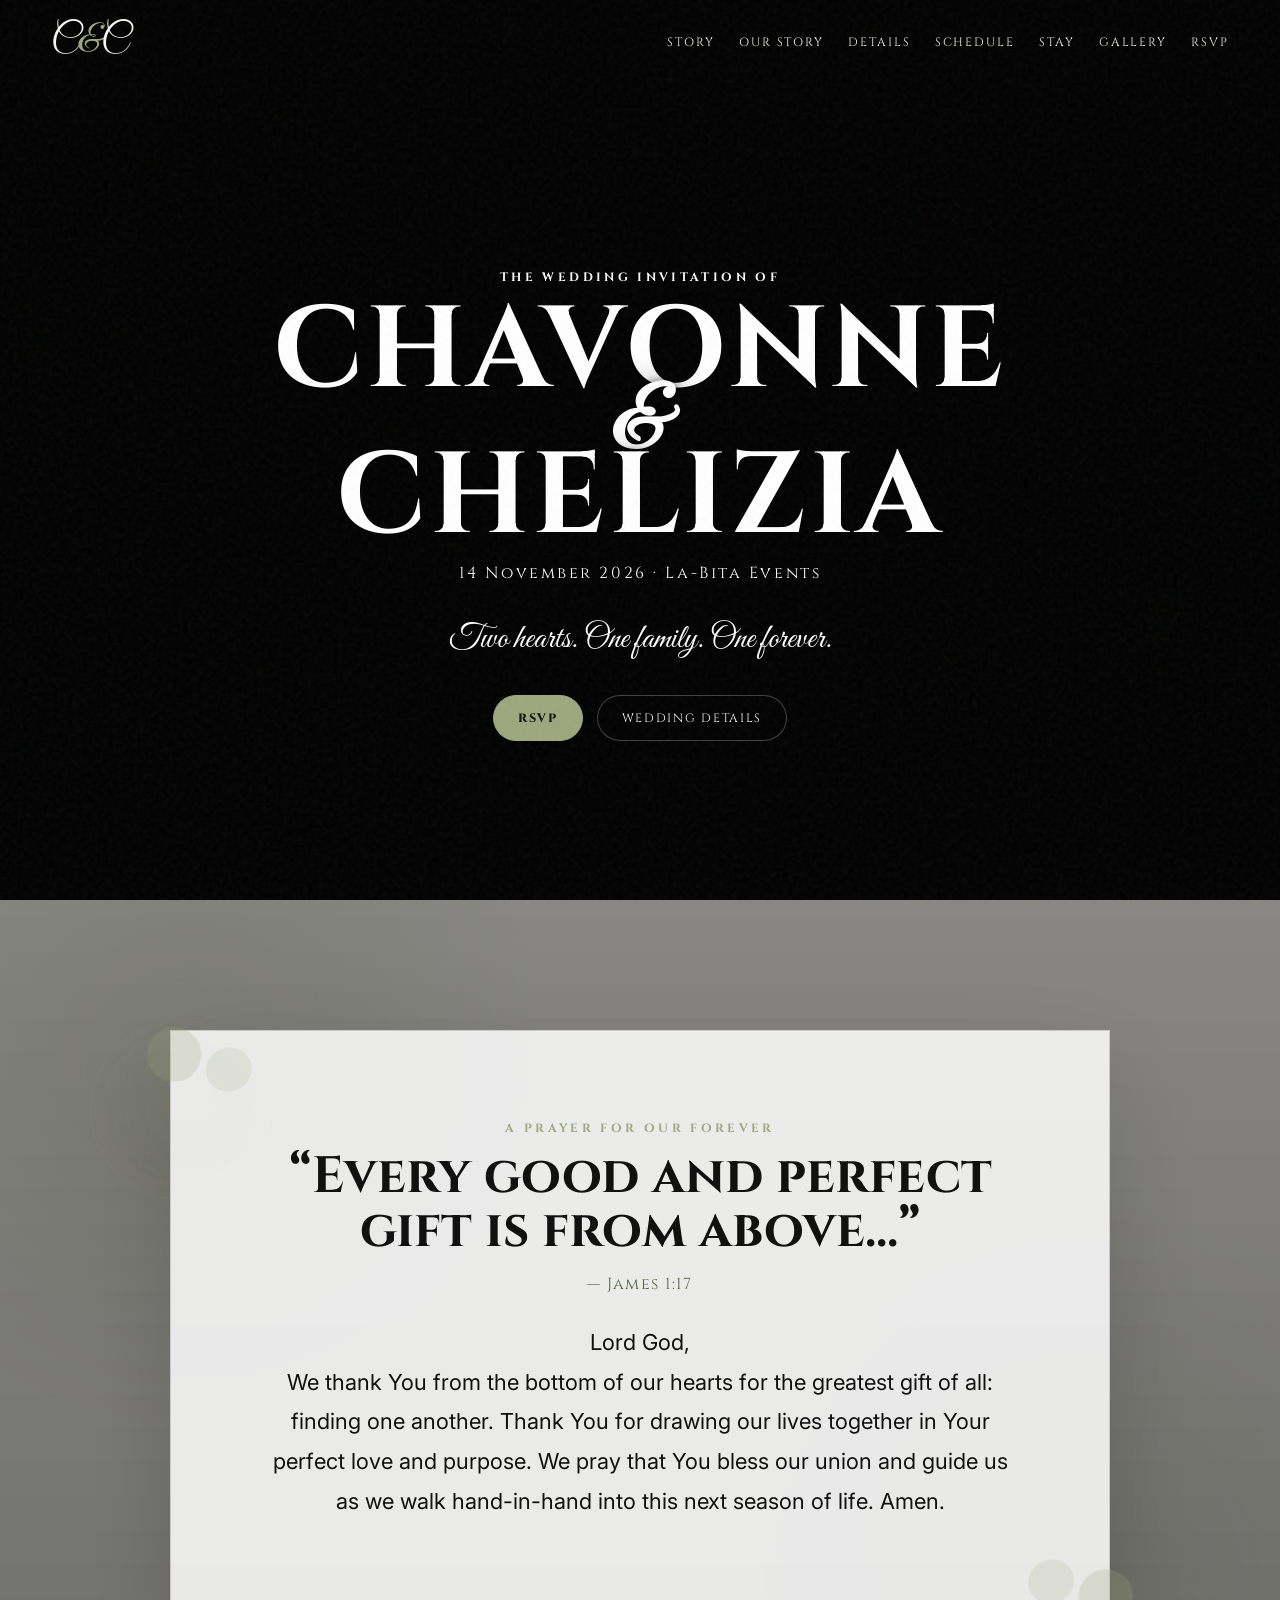
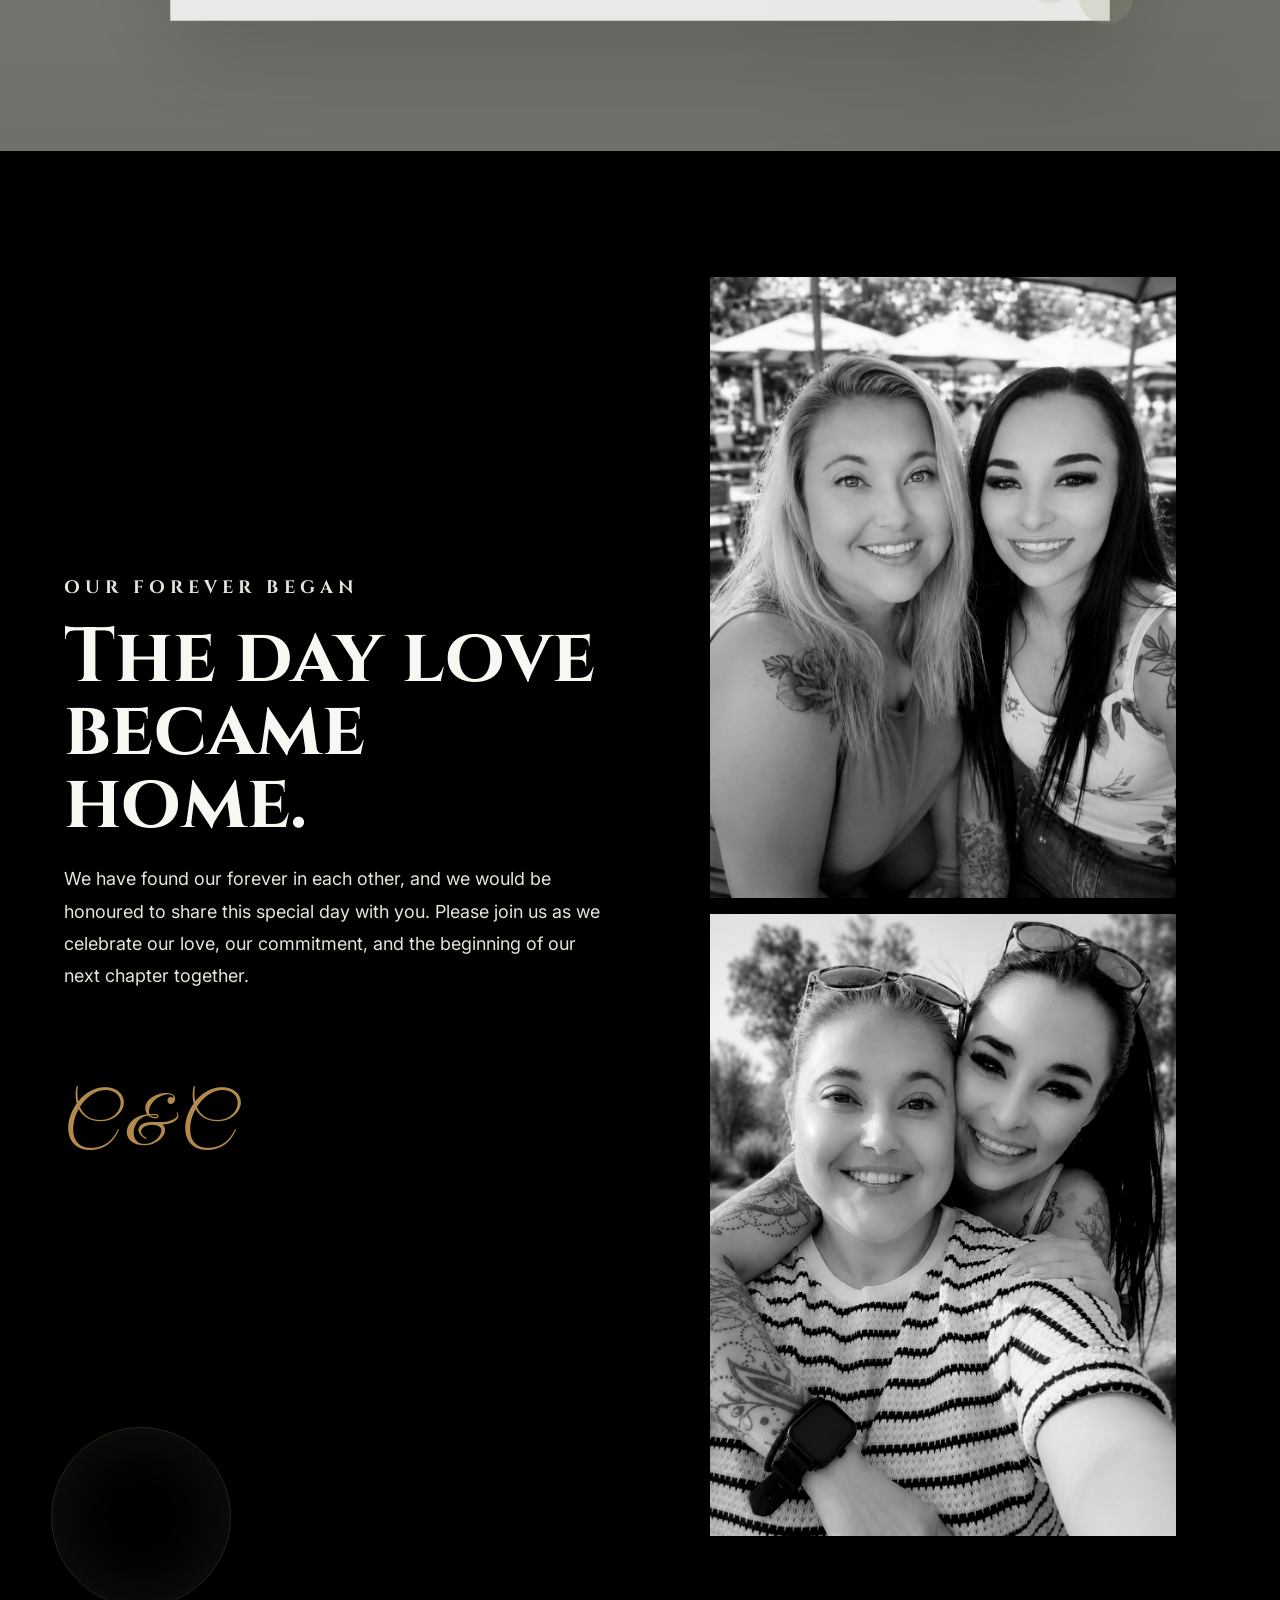
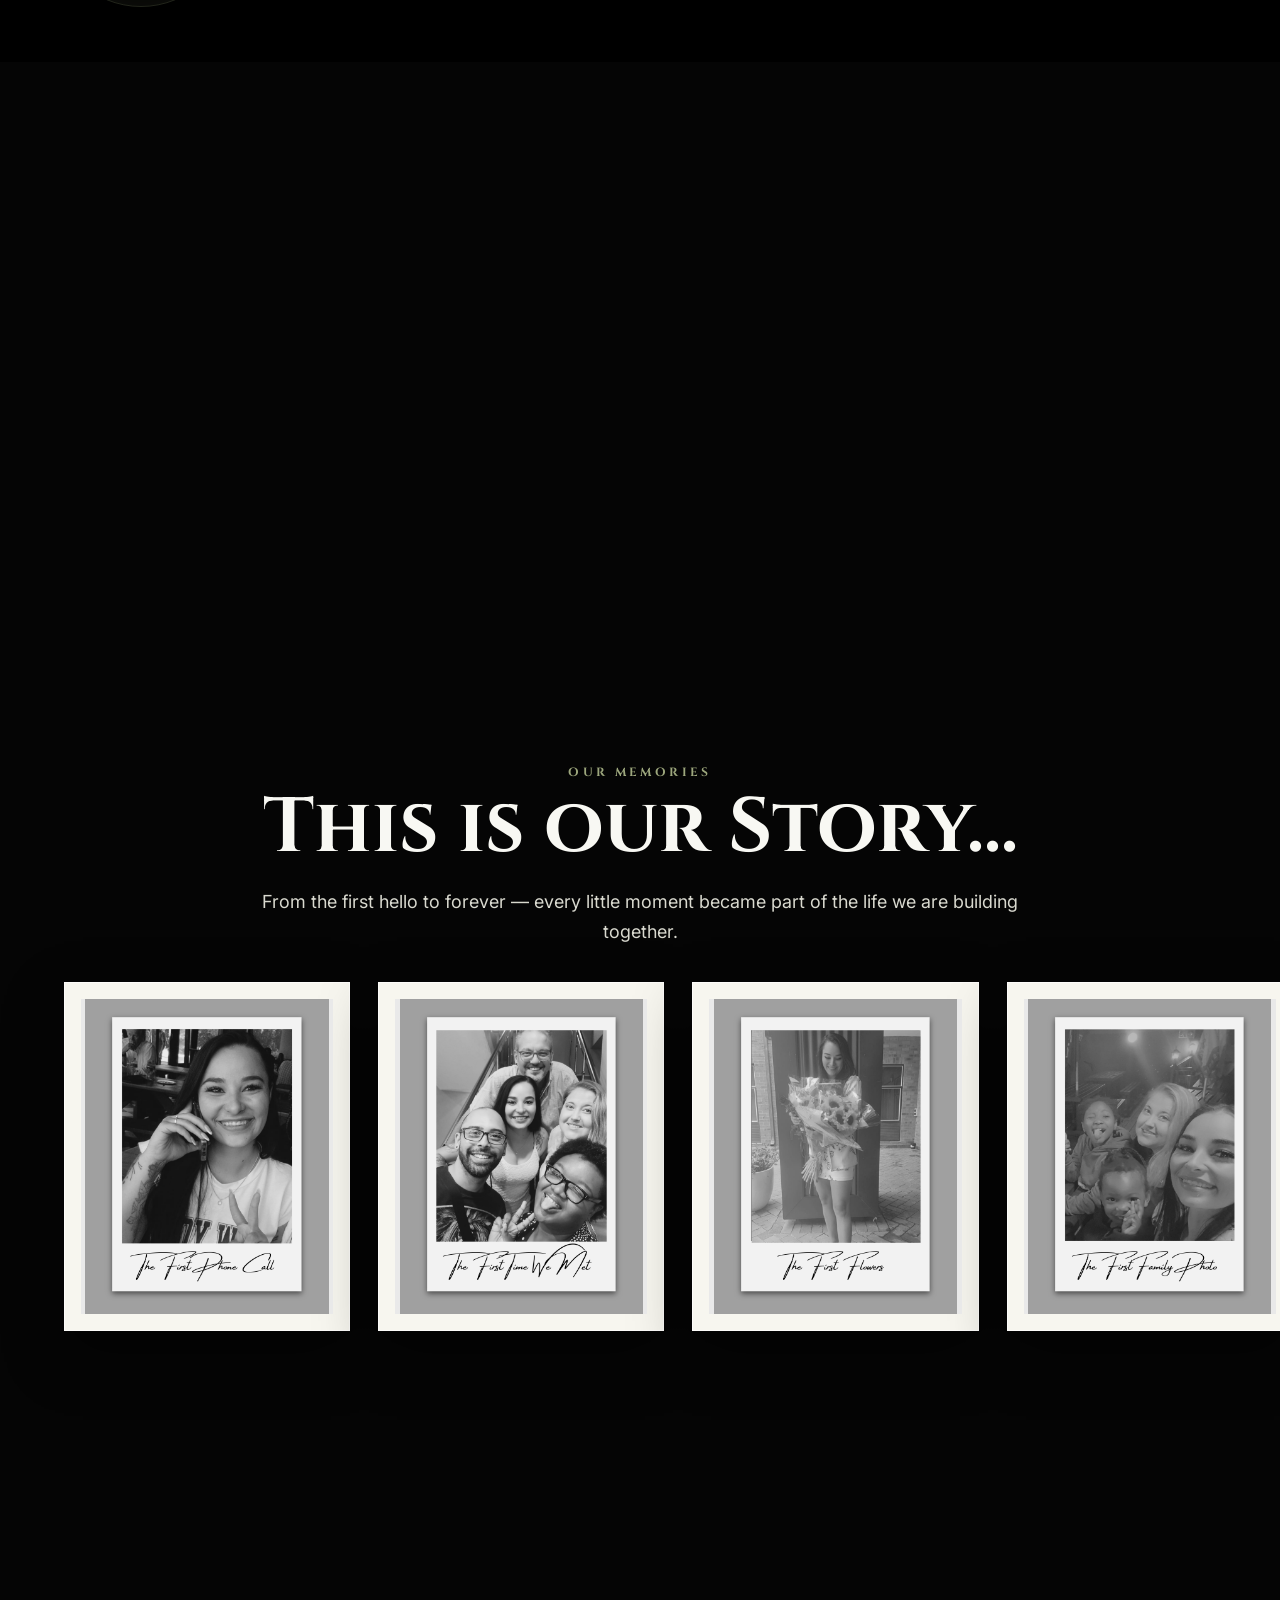
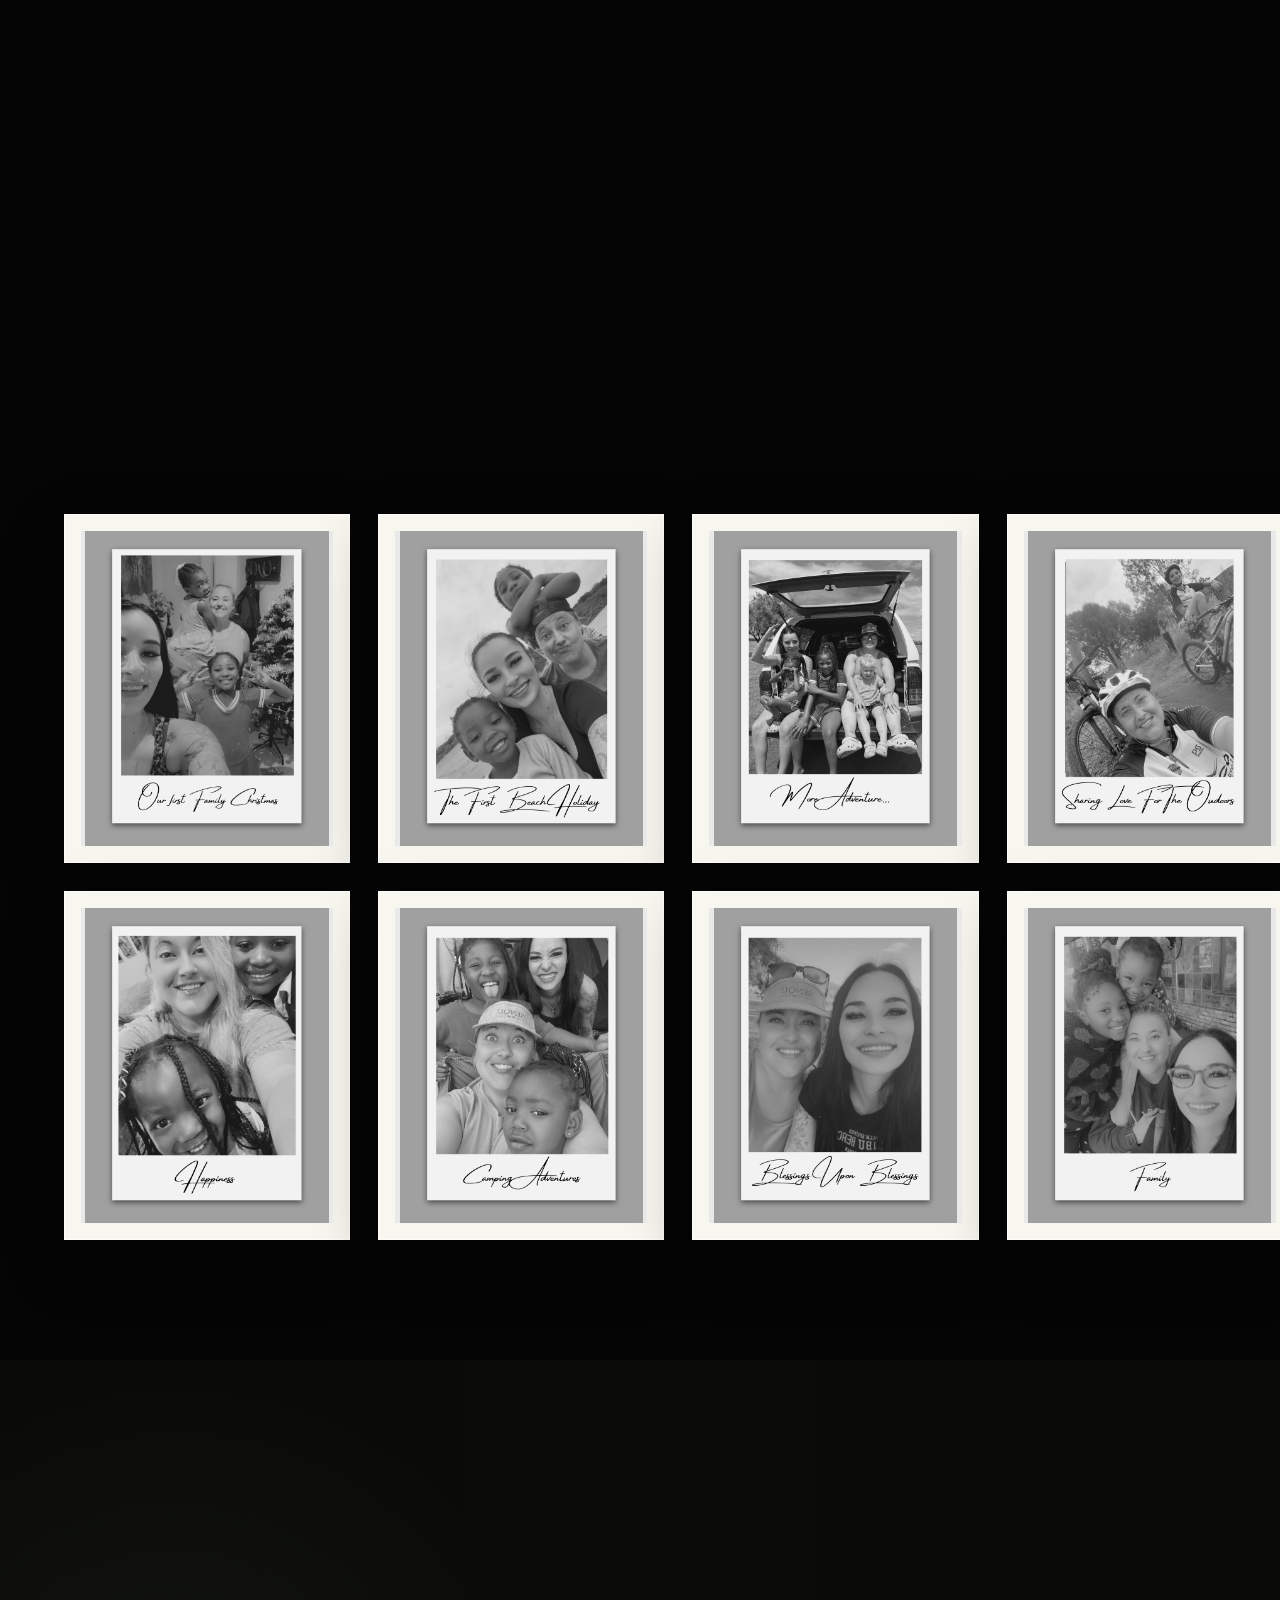
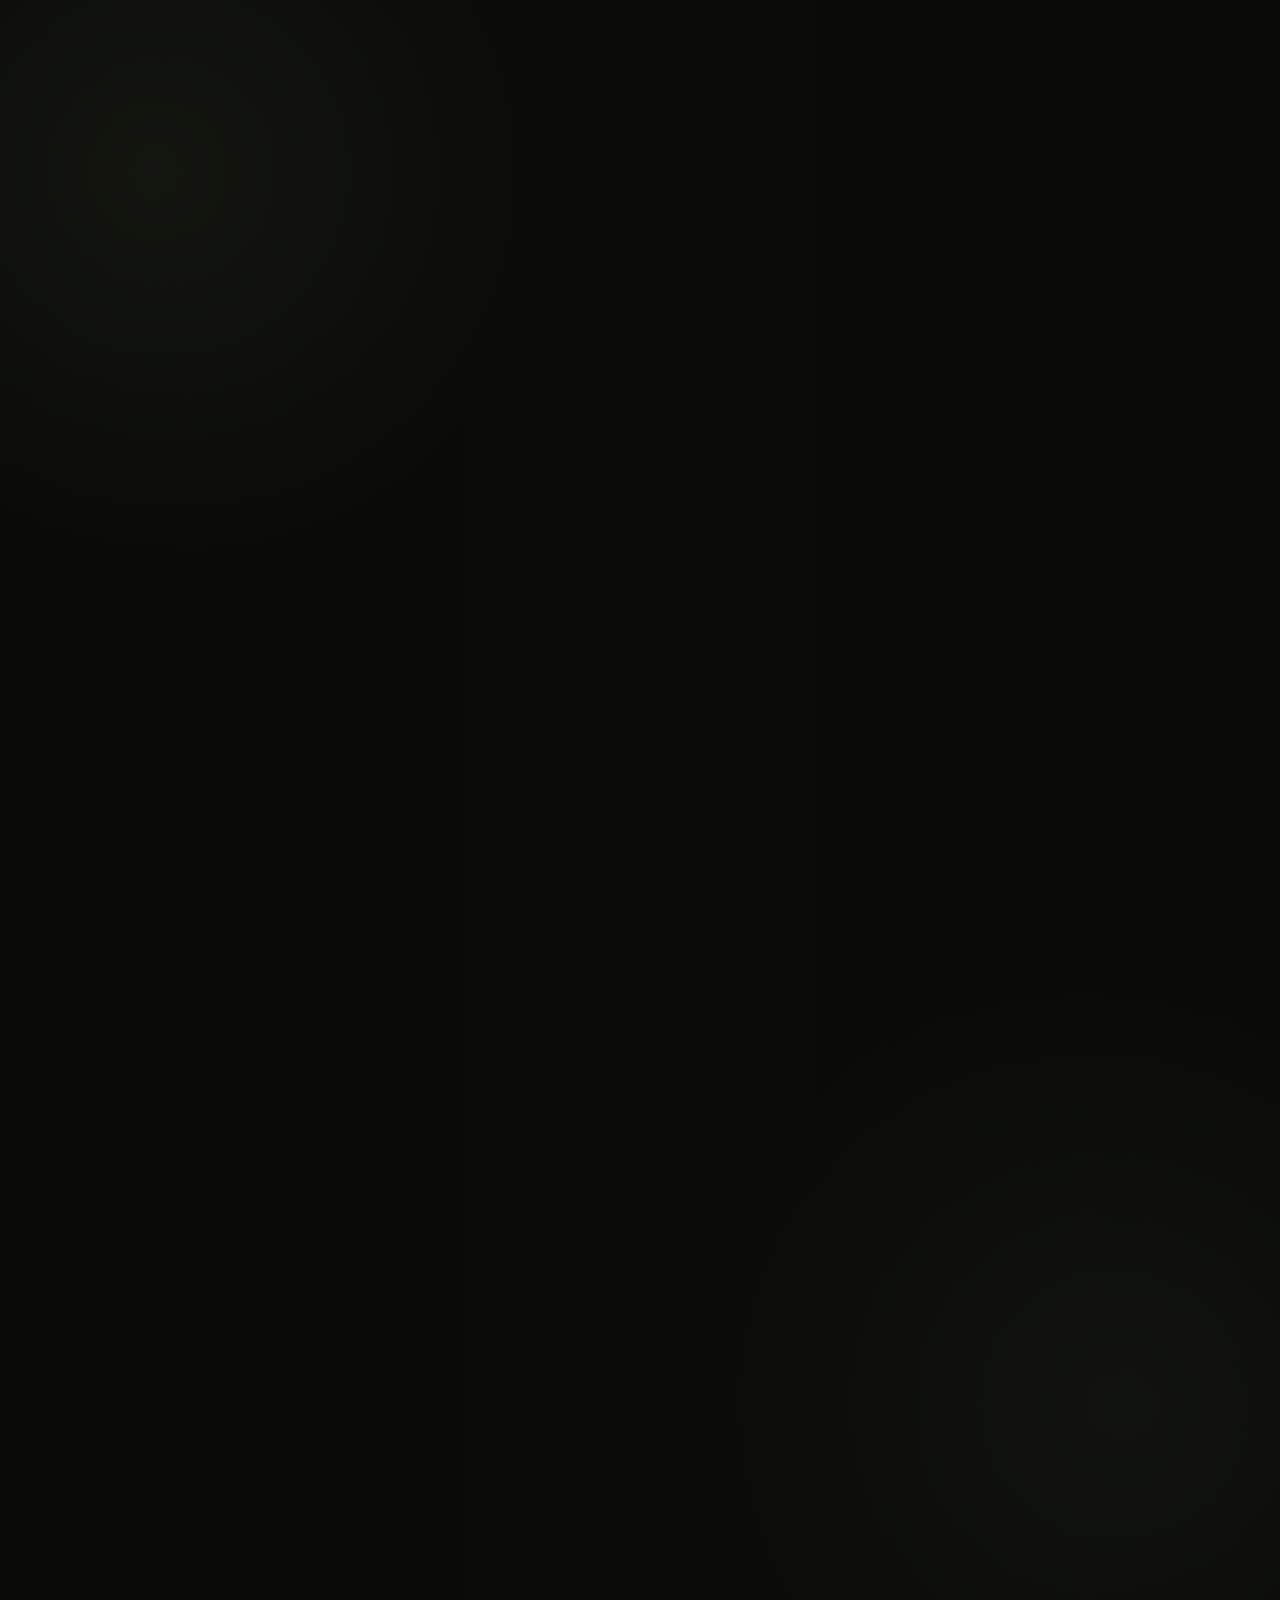
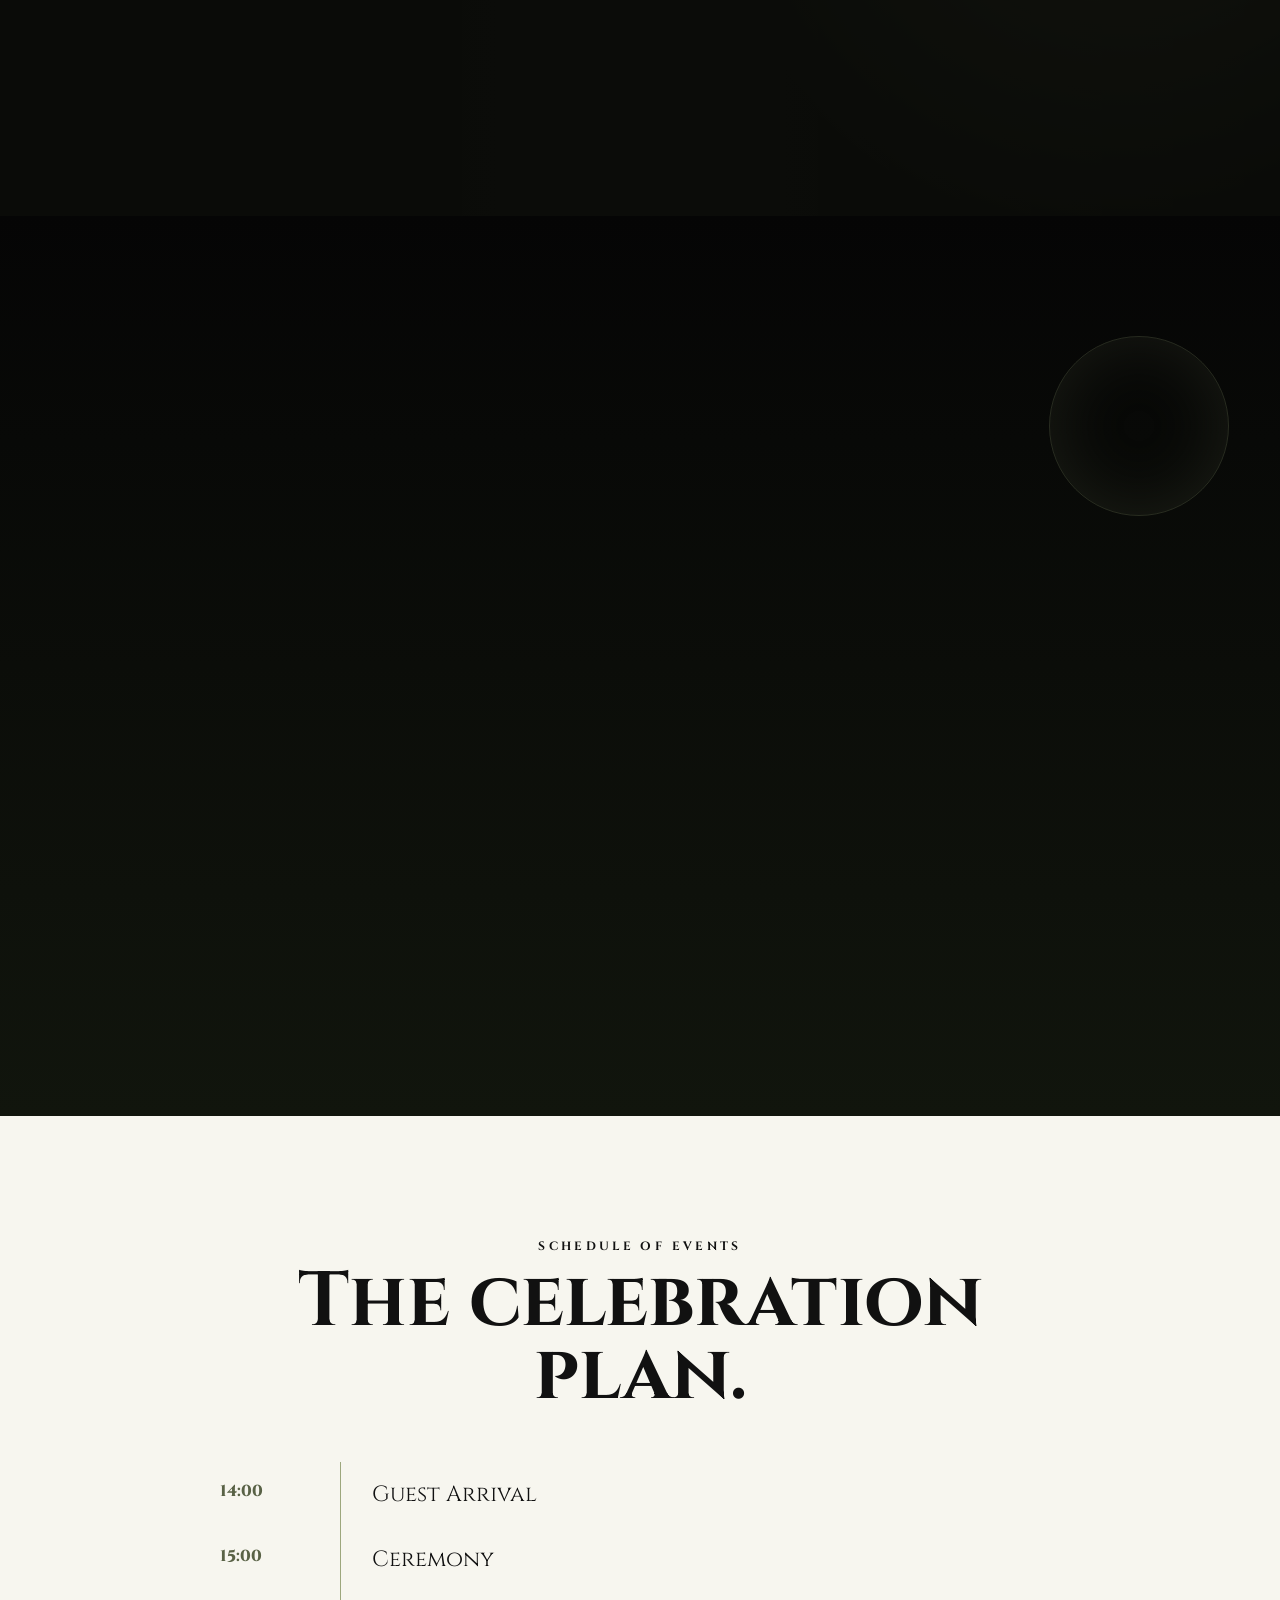
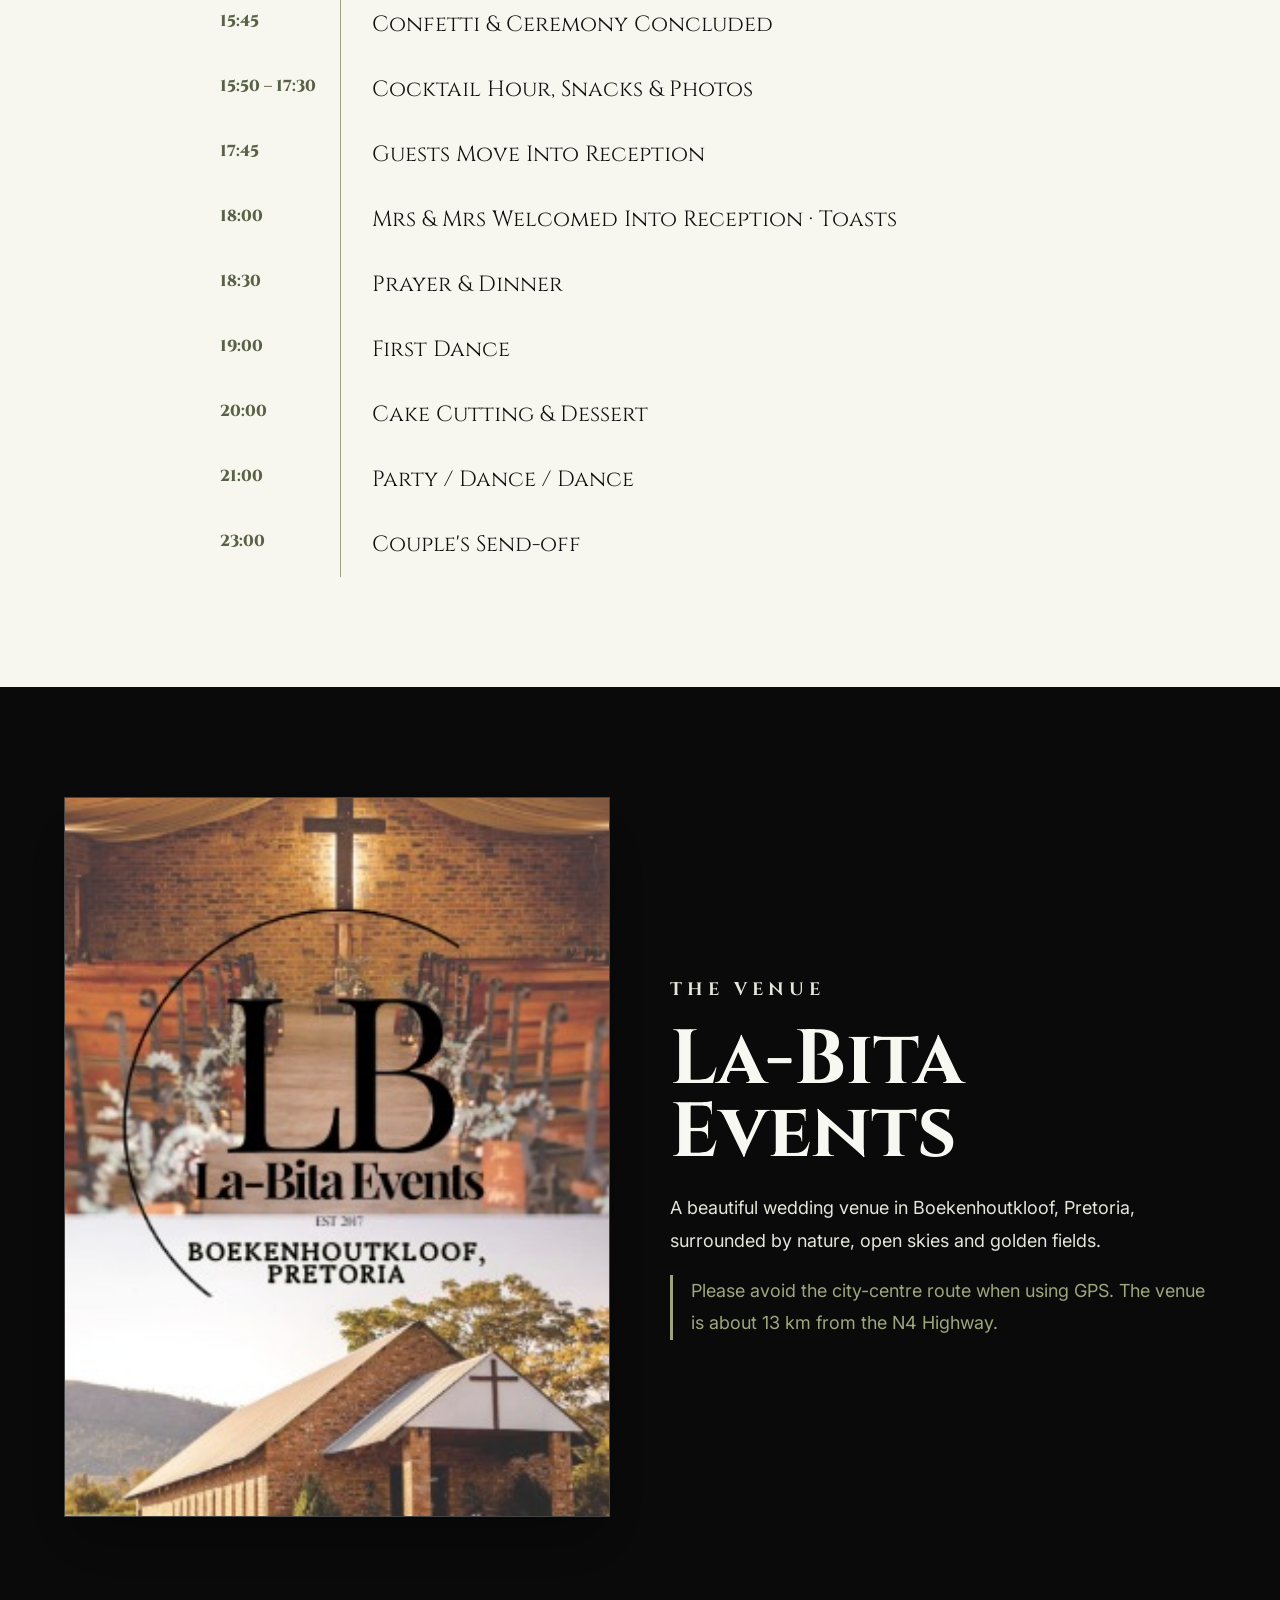
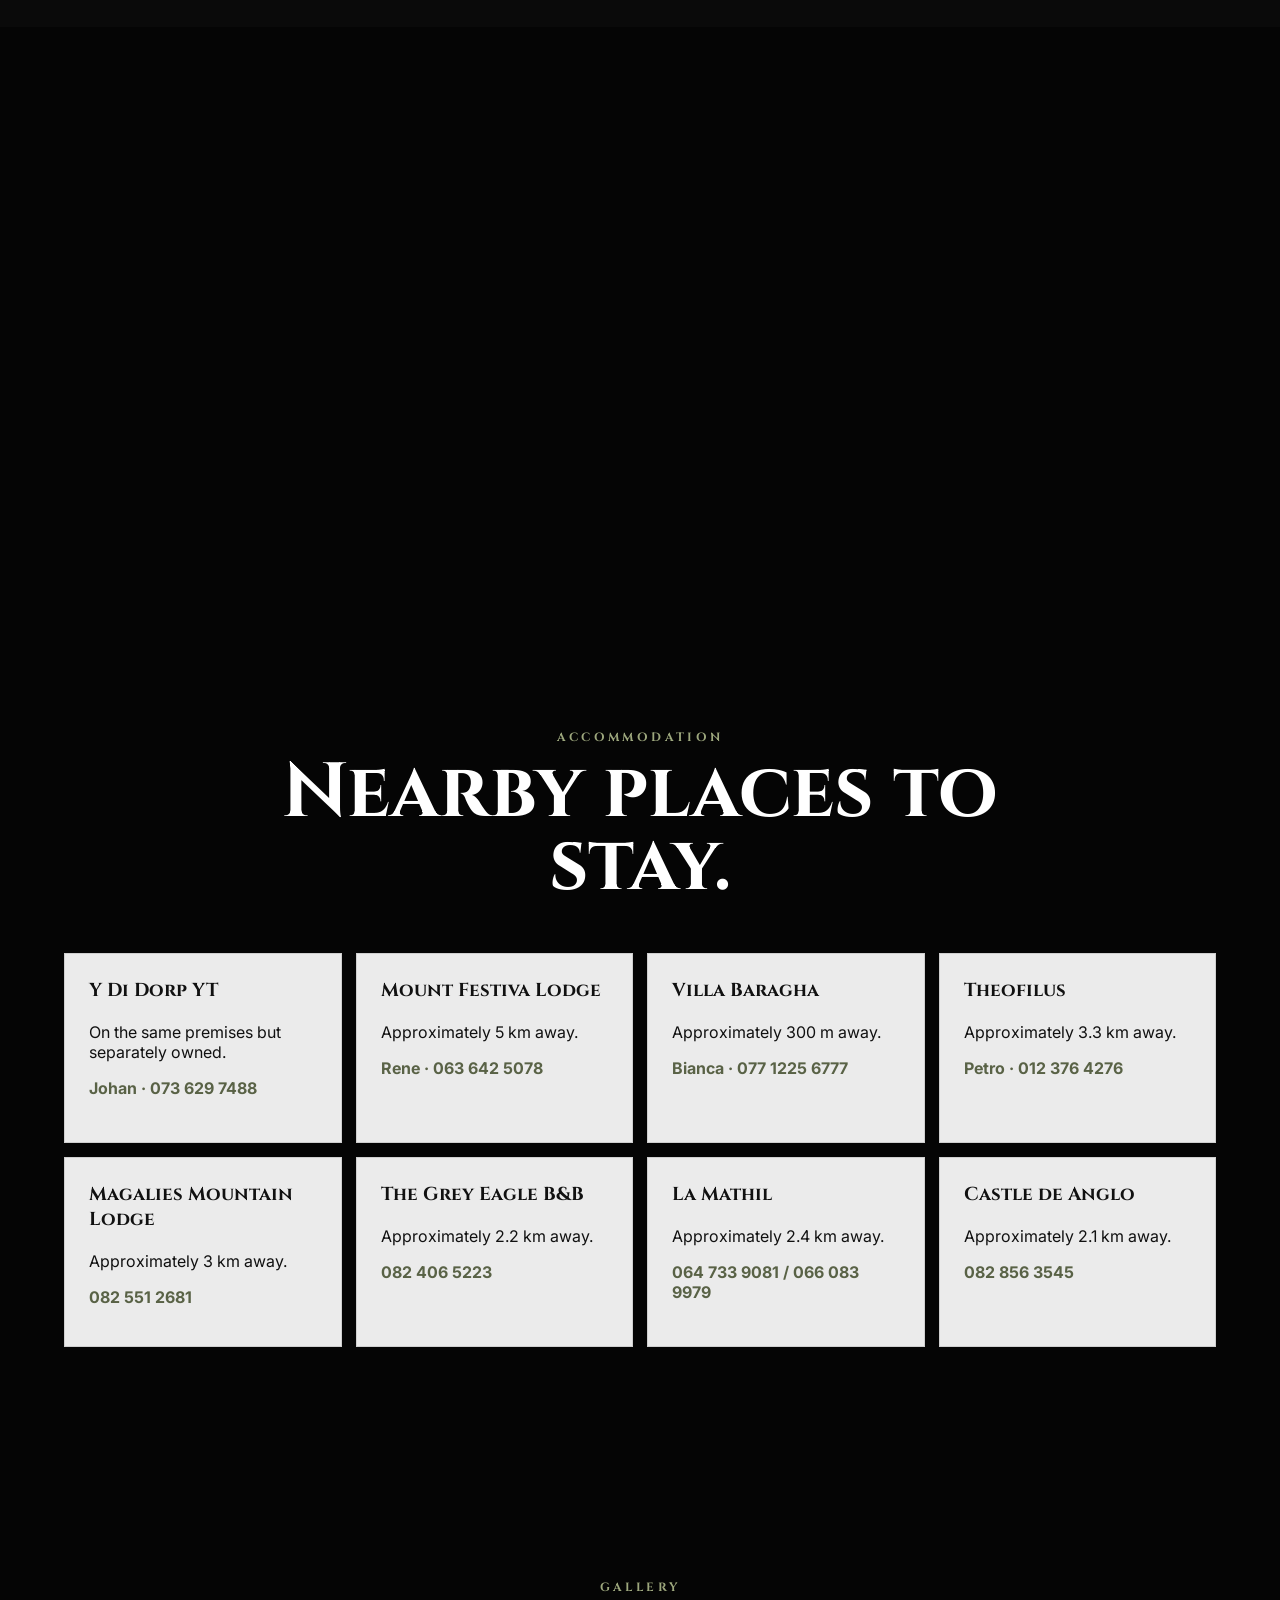
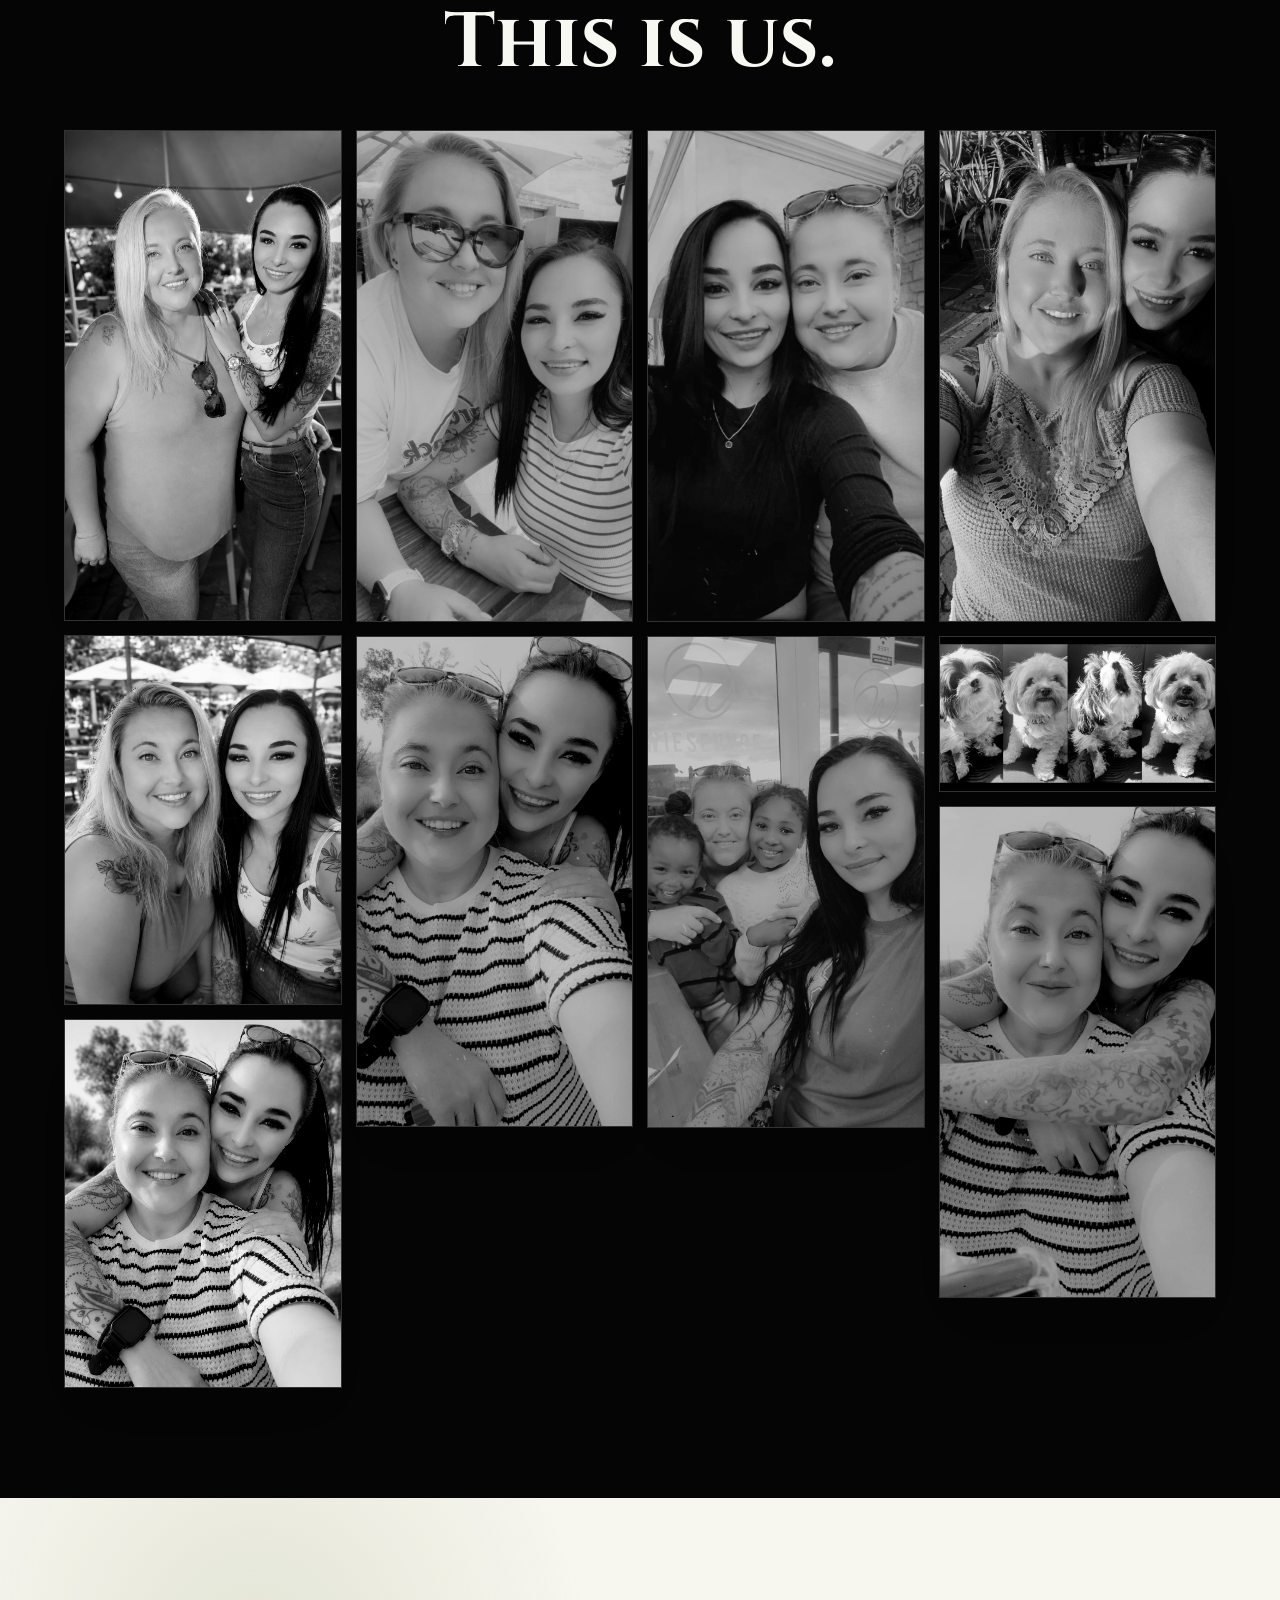
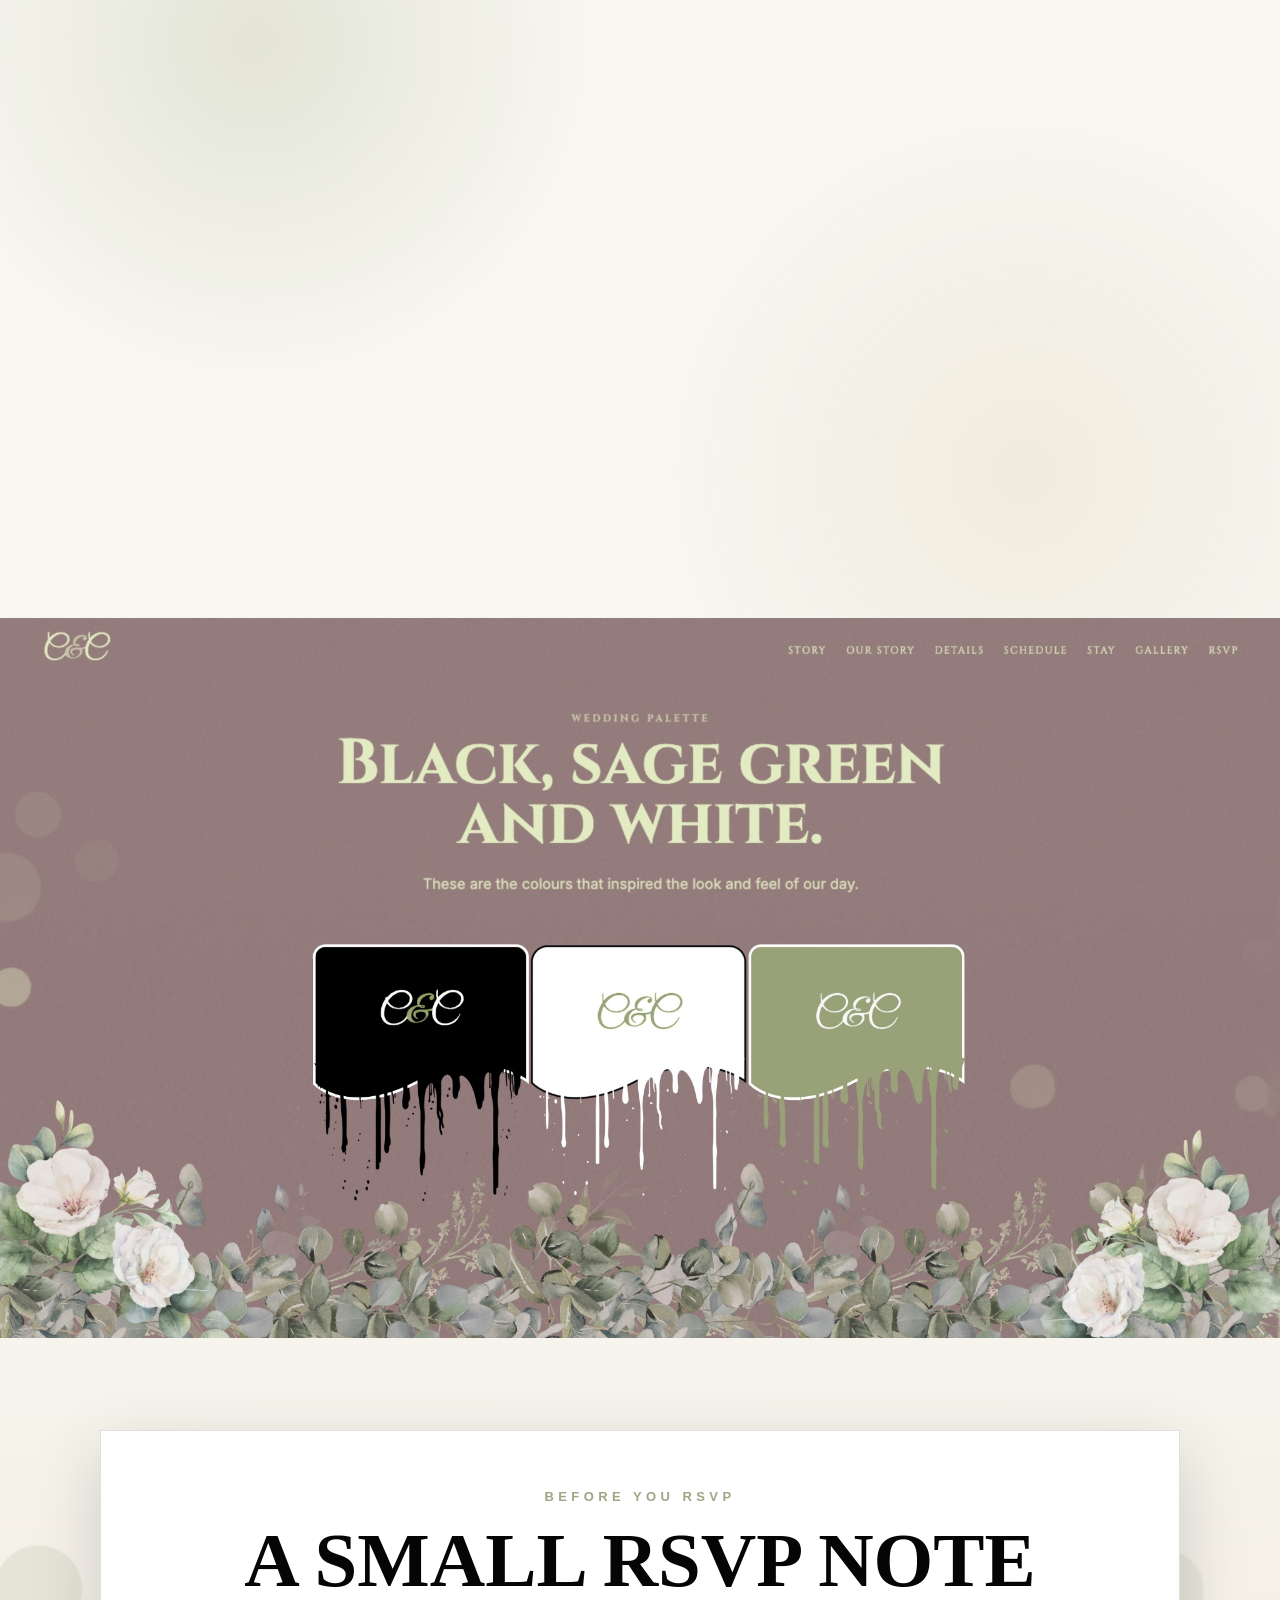
==== commit 308e46c5: "Add files via upload" ====
--- a/index.html
+++ b/index.html
@@ -5,14 +5,14 @@
 <meta charset="utf-8"/>
 <meta content="width=device-width, initial-scale=1.0, maximum-scale=5.0" name="viewport"/>
 <title>Chavonne &amp; Chelizia | 14 November 2026</title>
-<meta content="Wedding invitation for Chavonne &amp; Chelizia — 14 November 2026 at La-Bita Events." name="description">
-<meta content="Chavonne &amp; Chelizia are getting married" property="og:title"/>
+<meta content="Wedding invitation for Chavonne &amp; Chelizia — 14 November 2026 at La-Bita Events." name="description"/>
+<meta content="Chavonne &amp; Chelizia are getting married" property="og:title">
 <meta content="Join us on 14 November 2026 at La-Bita Events." property="og:description"/>
 <meta content="assets/photos/photo-01.jpg" property="og:image"/>
 <link href="https://fonts.googleapis.com" rel="preconnect"/>
 <link crossorigin="" href="https://fonts.gstatic.com" rel="preconnect"/>
 <link href="https://fonts.googleapis.com/css2?family=Cinzel:wght@400;500;600;700&amp;family=Great+Vibes&amp;family=Inter:wght@300;400;500;700;900&amp;display=swap" rel="stylesheet"/>
-<link href="styles.css" rel="stylesheet">
+<link href="styles.css" rel="stylesheet"/>
 <style id="hero-dark-original-final">
 /* FINAL HERO ONLY: return to darker original colour/style */
 html body header.hero,
@@ -137,7 +137,7 @@
   }
 }
 </style>
-</link></meta><style id="restored-full-site-2-changes">
+</meta><style id="restored-full-site-2-changes">
 /* RESTORED FULL SITE - ONLY TWO REQUESTED CHANGES */
 
 /* 1. Wedding Palette: replace with Image 1 artwork */
@@ -235,6 +235,29 @@
   #rsvp-note.rsvp-gift-style-section .rsvp-note-card {
     padding:42px 20px !important;
   }
+}
+</style><style id="palette-back-to-design">
+/* Wedding Palette section only: restore full designed look */
+#wedding-palette.palette-designed-image-section {
+  padding:0 !important;
+  margin:0 !important;
+  background:#9b7d82 !important;
+  text-align:center !important;
+  overflow:hidden !important;
+}
+#wedding-palette .palette-designed-image-wrap {
+  width:100% !important;
+  margin:0 auto !important;
+  padding:0 !important;
+}
+#wedding-palette .palette-designed-image {
+  width:100% !important;
+  max-width:100% !important;
+  height:auto !important;
+  display:block !important;
+  margin:0 auto !important;
+  border:0 !important;
+  box-shadow:none !important;
 }
 </style></head>
 <body>
@@ -426,17 +449,17 @@
 <h2>This is us.</h2>
 </div>
 <div class="masonry reveal">
-<img alt="Chavonne and Chelizia" src="assets/photos/photo-01.jpg">
-<img alt="Chavonne and Chelizia" src="assets/photos/photo-02.jpg">
-<img alt="Chavonne and Chelizia" src="assets/photos/photo-03.jpg">
-<img alt="Chavonne and Chelizia" src="assets/photos/photo-04.jpg">
-<img alt="Chavonne and Chelizia" src="assets/photos/photo-05.jpg">
-<img alt="Chavonne and Chelizia" src="assets/photos/photo-06.jpg">
-<img alt="Chavonne and Chelizia" src="assets/photos/photo-07.jpg">
-<img alt="Family photo" src="assets/photos/photo-08.jpg">
-<img alt="Family photo" src="assets/photos/photo-09.jpg">
-<img alt="Kai and Willow" src="assets/photos/photo-10.jpg">
-</img></img></img></img></img></img></img></img></img></img></div>
+<img alt="Chavonne and Chelizia" src="assets/photos/photo-01.jpg"/>
+<img alt="Chavonne and Chelizia" src="assets/photos/photo-02.jpg"/>
+<img alt="Chavonne and Chelizia" src="assets/photos/photo-03.jpg"/>
+<img alt="Chavonne and Chelizia" src="assets/photos/photo-04.jpg"/>
+<img alt="Chavonne and Chelizia" src="assets/photos/photo-05.jpg"/>
+<img alt="Chavonne and Chelizia" src="assets/photos/photo-06.jpg"/>
+<img alt="Chavonne and Chelizia" src="assets/photos/photo-07.jpg"/>
+<img alt="Family photo" src="assets/photos/photo-08.jpg"/>
+<img alt="Family photo" src="assets/photos/photo-09.jpg"/>
+<img alt="Kai and Willow" src="assets/photos/photo-10.jpg"/>
+</div>
 </section>
 <section class="gift-note panel" id="gifts">
 <div class="gift-card reveal">
@@ -445,7 +468,7 @@
 <p>Please know that we are not asking for gifts—your presence on our big day is truly all we want! However, if you would still like to gift us with something, a monetary contribution would be warmly appreciated.</p>
 </div>
 </section>
-<section class="palette-section palette-image-final-section" id="wedding-palette"><div class="palette-image-final-wrap"><img alt="Wedding Palette" class="palette-image1-final" src="assets/photos/wedding-palette-image1.jpg"/></div></section>
+<section class="palette-section palette-designed-image-section" id="wedding-palette"><div class="palette-designed-image-wrap"><img alt="Wedding Palette - Black, Sage Green and White" class="palette-designed-image" src="assets/photos/wedding-palette-designed-full.jpg"/></div></section>
 <section class="rsvp-note-section rsvp-gift-style-section" id="rsvp-note">
 <div class="rsvp-note-card">
 <div class="eyebrow">Before You RSVP</div>
--- a/styles.css
+++ b/styles.css
@@ -600,3 +600,27 @@
     padding:42px 20px !important;
   }
 }
+
+
+/* Wedding Palette section only: restore full designed look */
+#wedding-palette.palette-designed-image-section {
+  padding:0 !important;
+  margin:0 !important;
+  background:#9b7d82 !important;
+  text-align:center !important;
+  overflow:hidden !important;
+}
+#wedding-palette .palette-designed-image-wrap {
+  width:100% !important;
+  margin:0 auto !important;
+  padding:0 !important;
+}
+#wedding-palette .palette-designed-image {
+  width:100% !important;
+  max-width:100% !important;
+  height:auto !important;
+  display:block !important;
+  margin:0 auto !important;
+  border:0 !important;
+  box-shadow:none !important;
+}
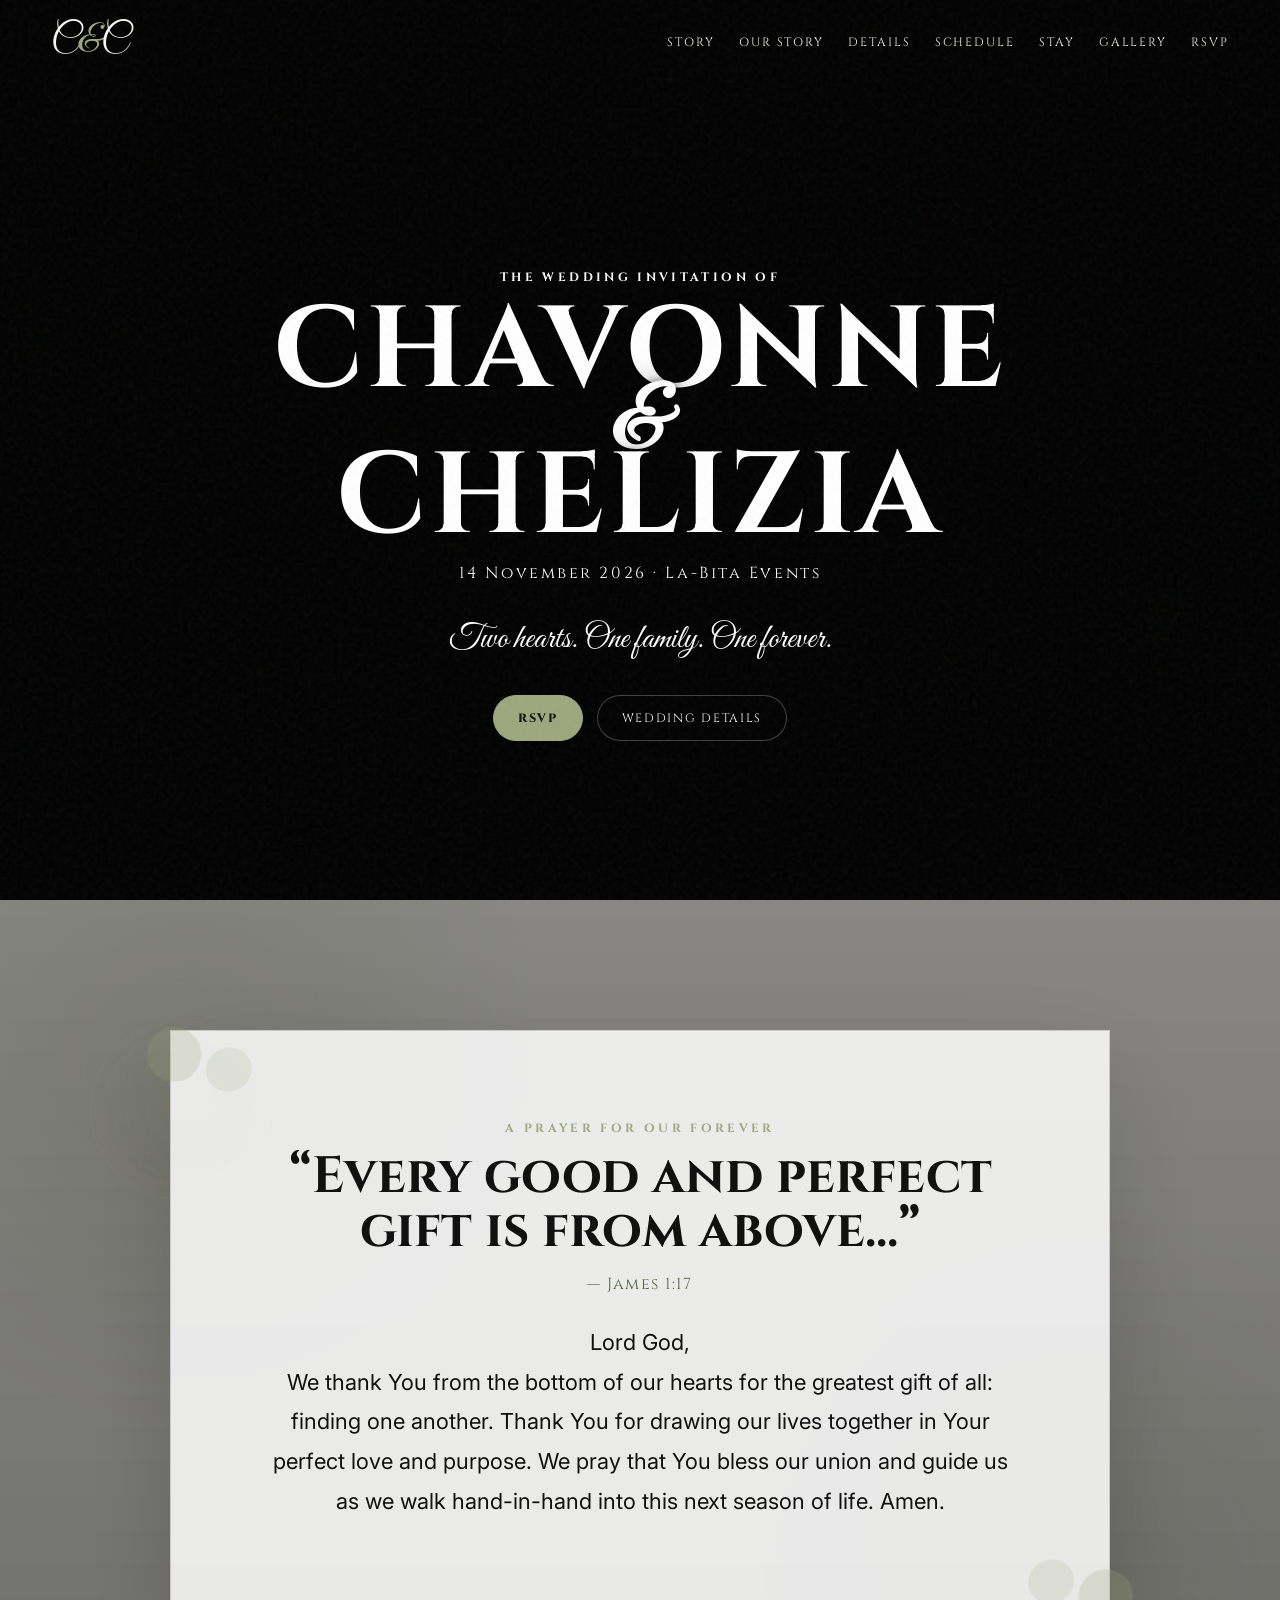
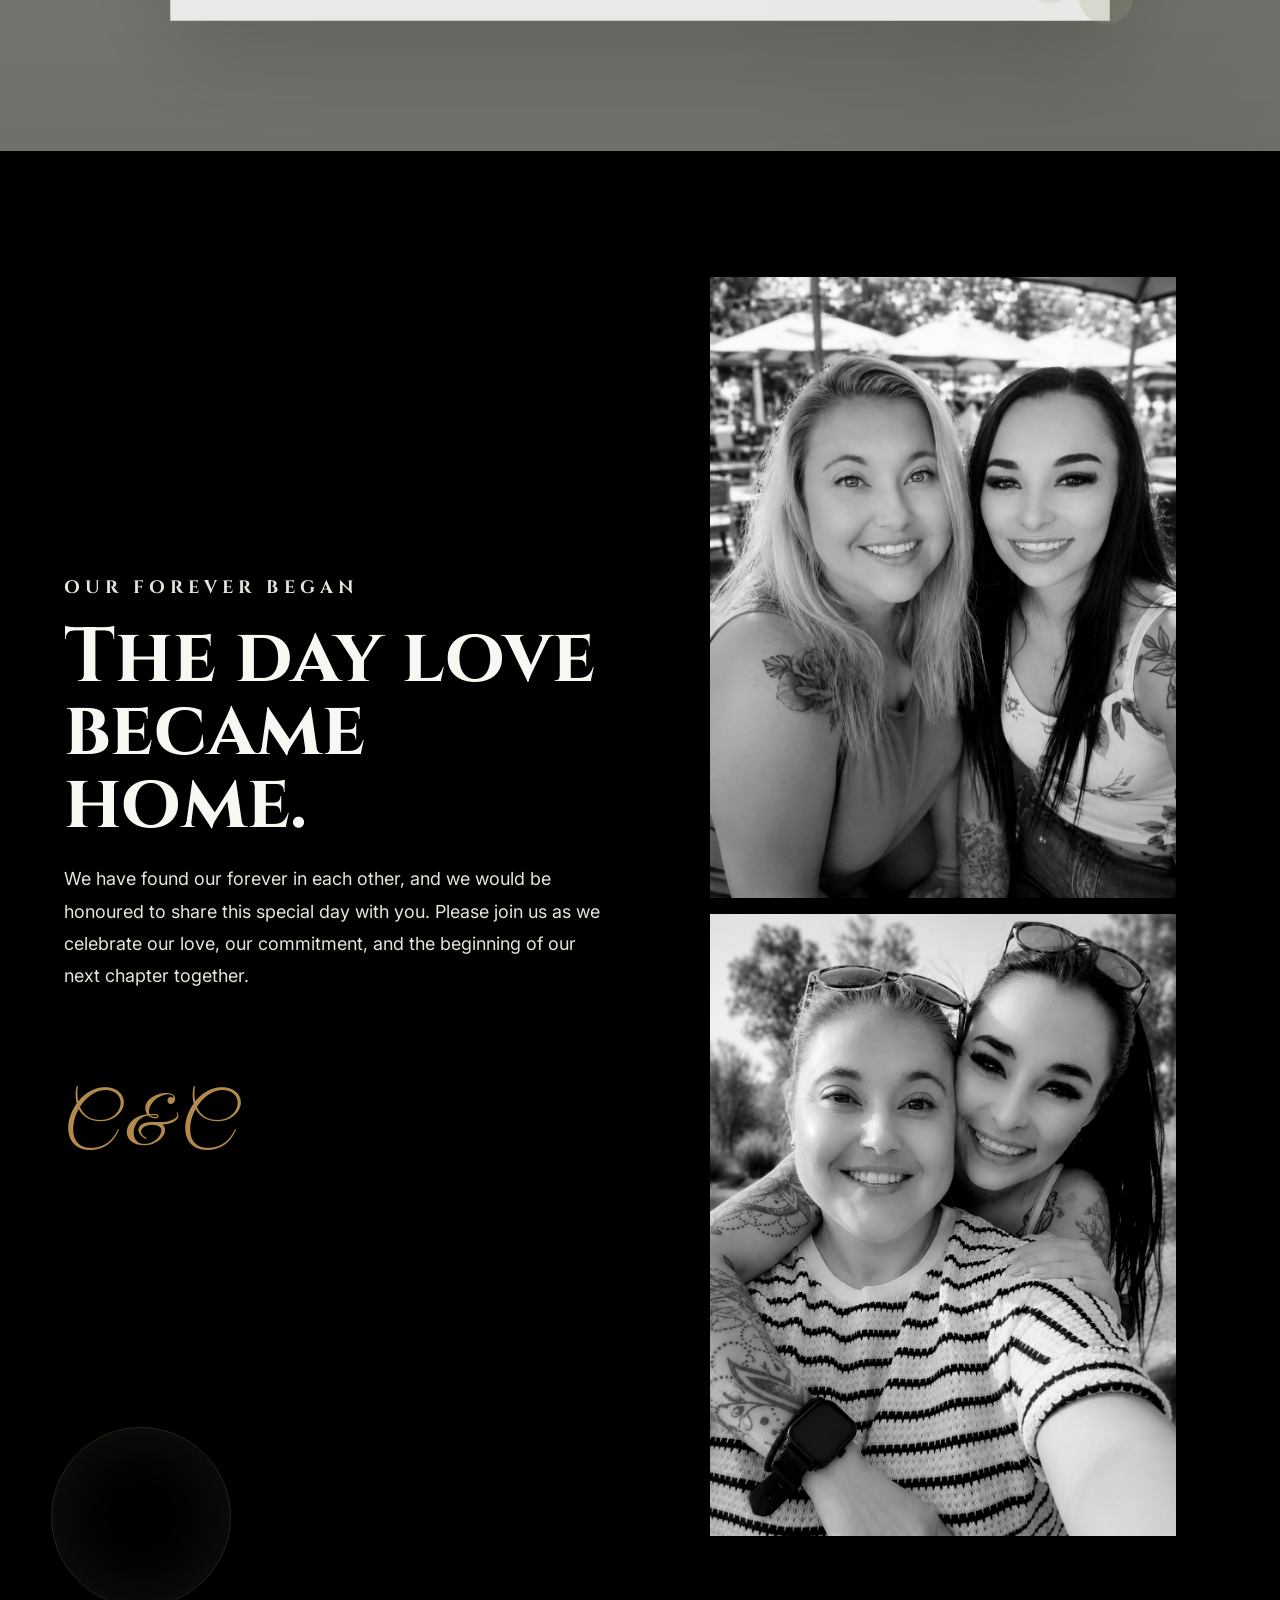
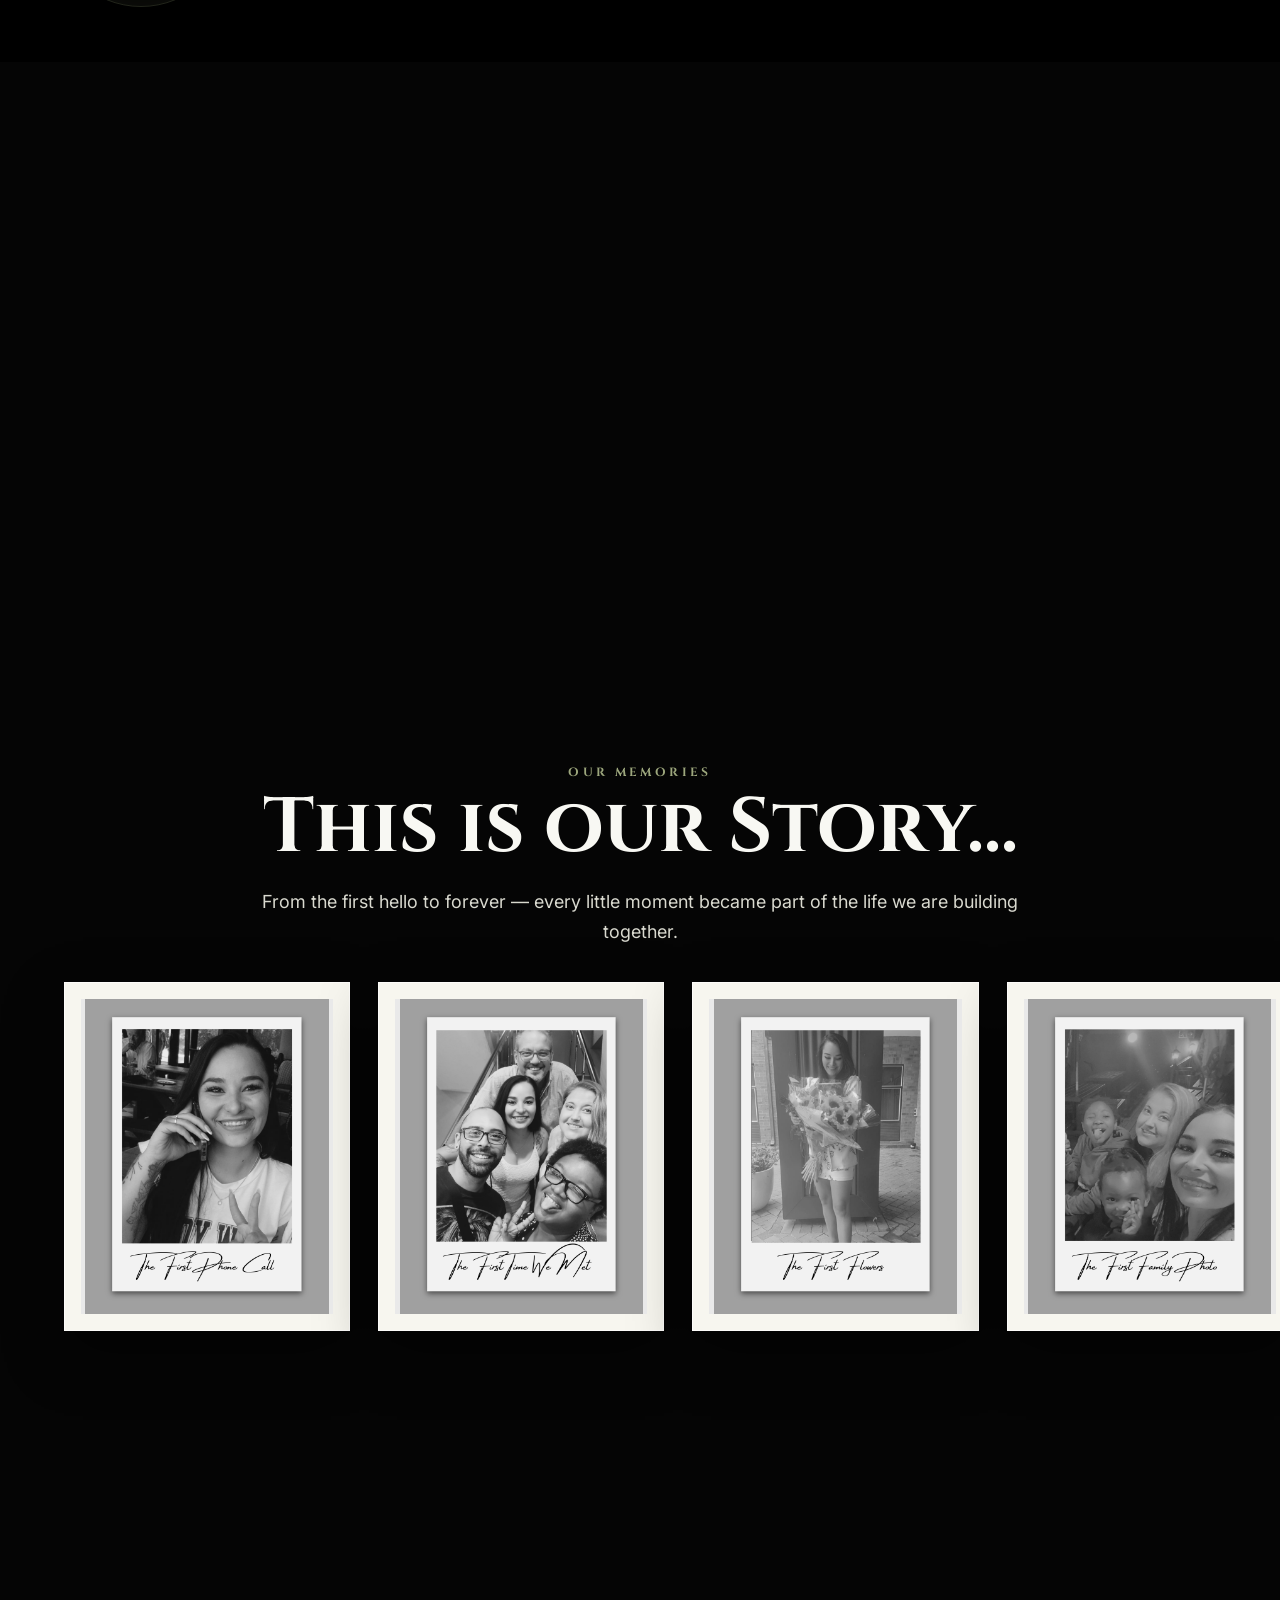
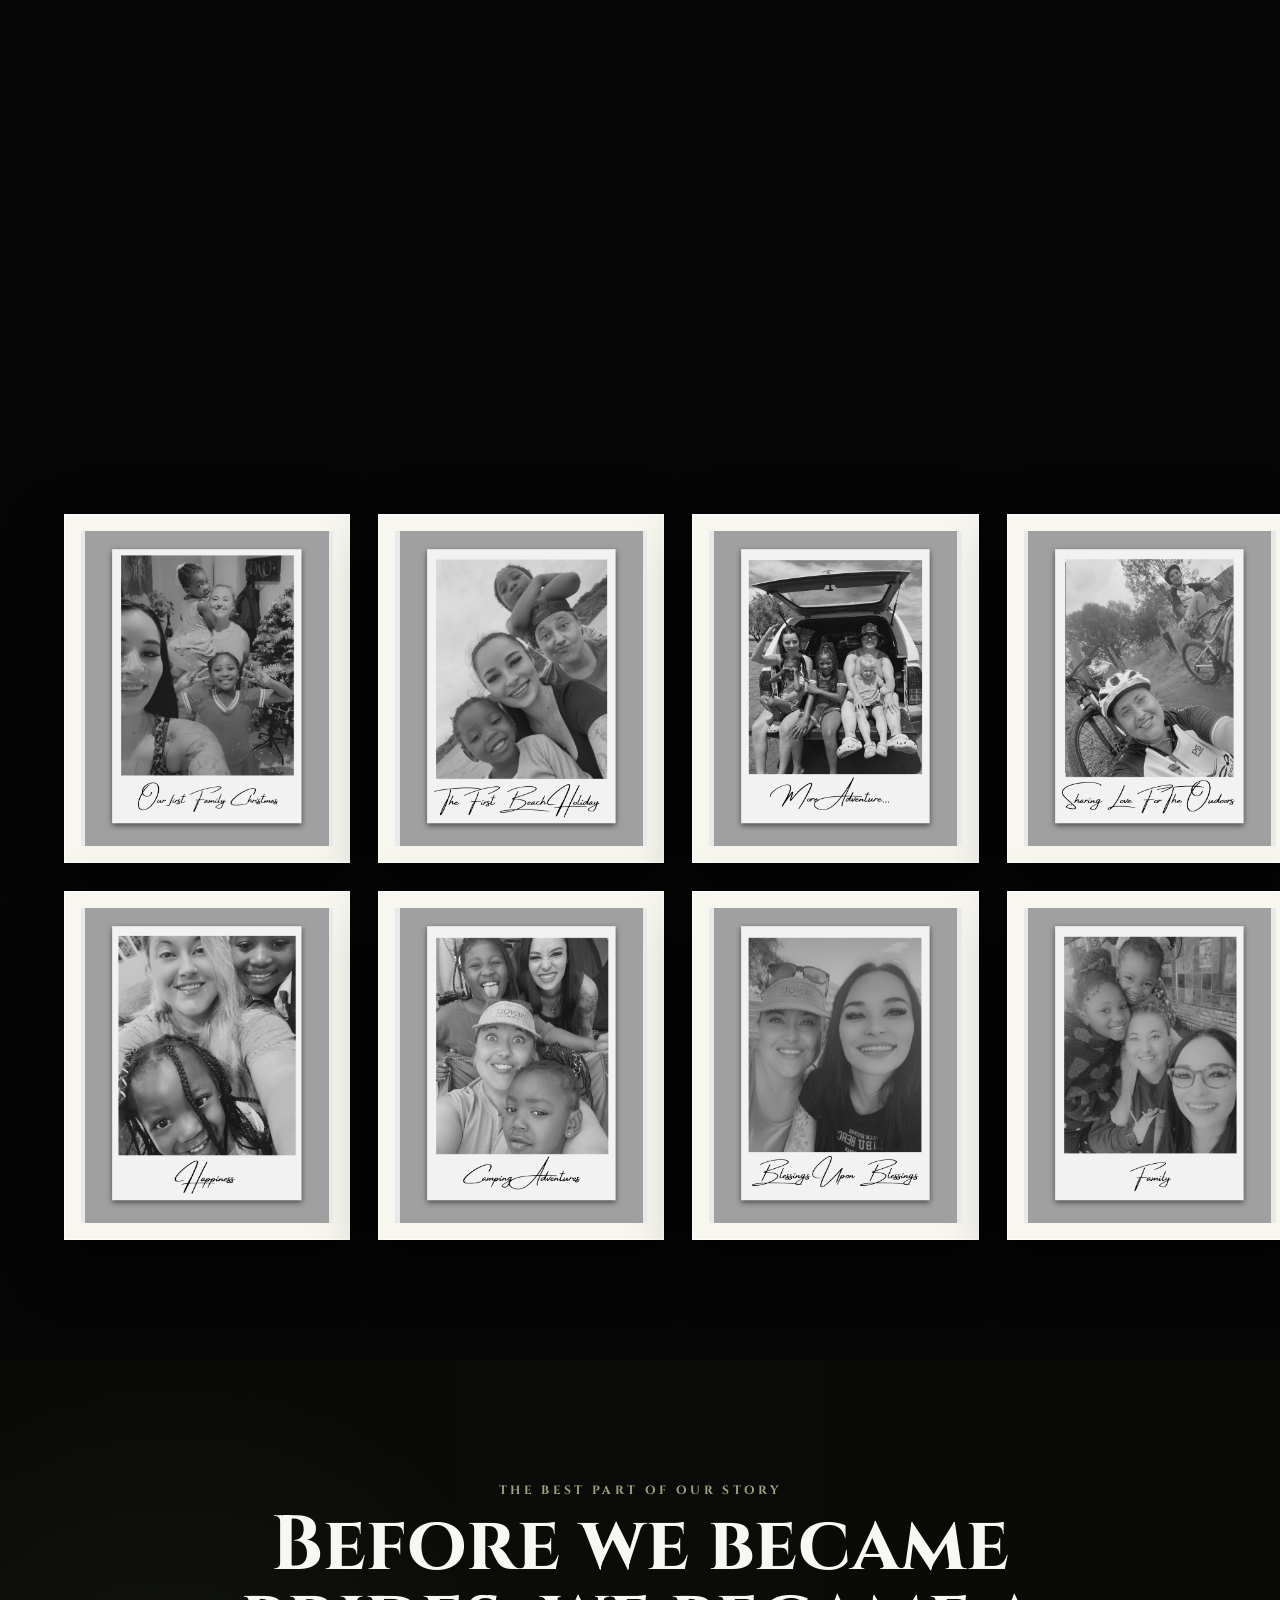
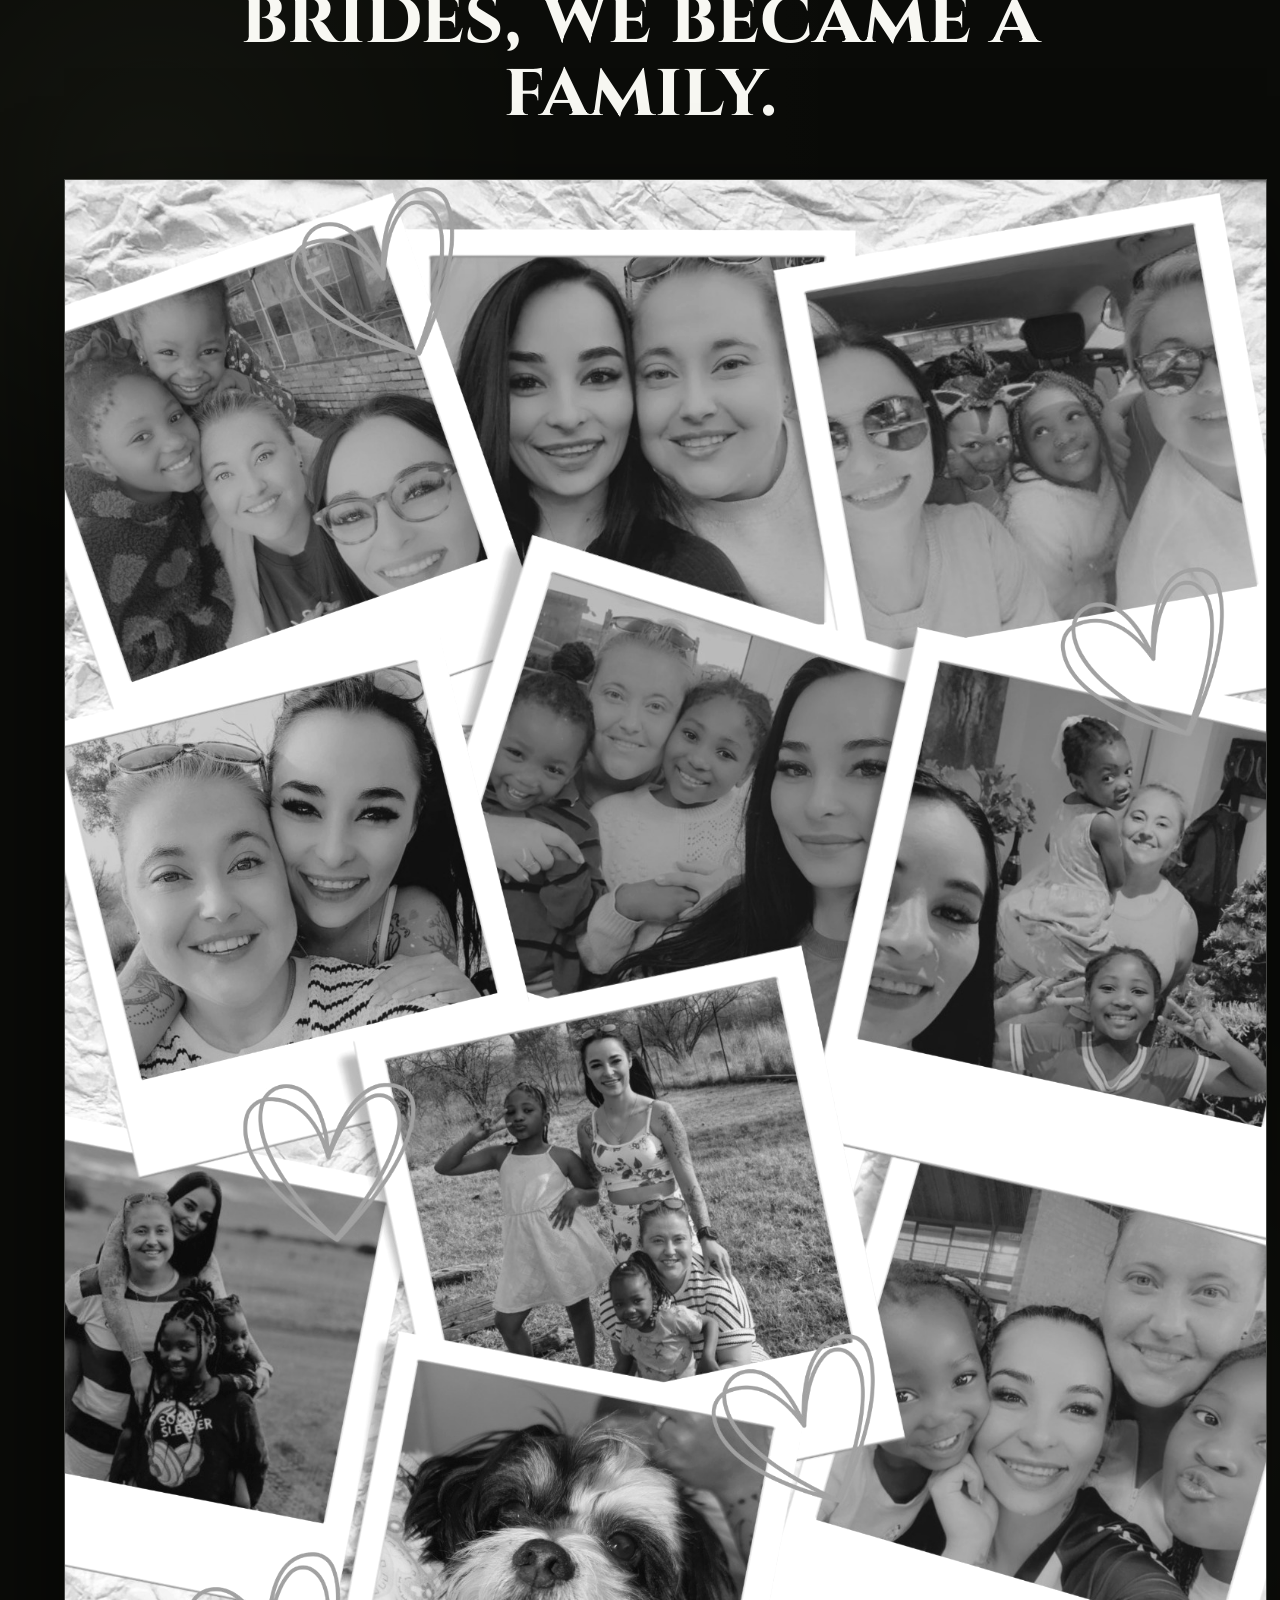
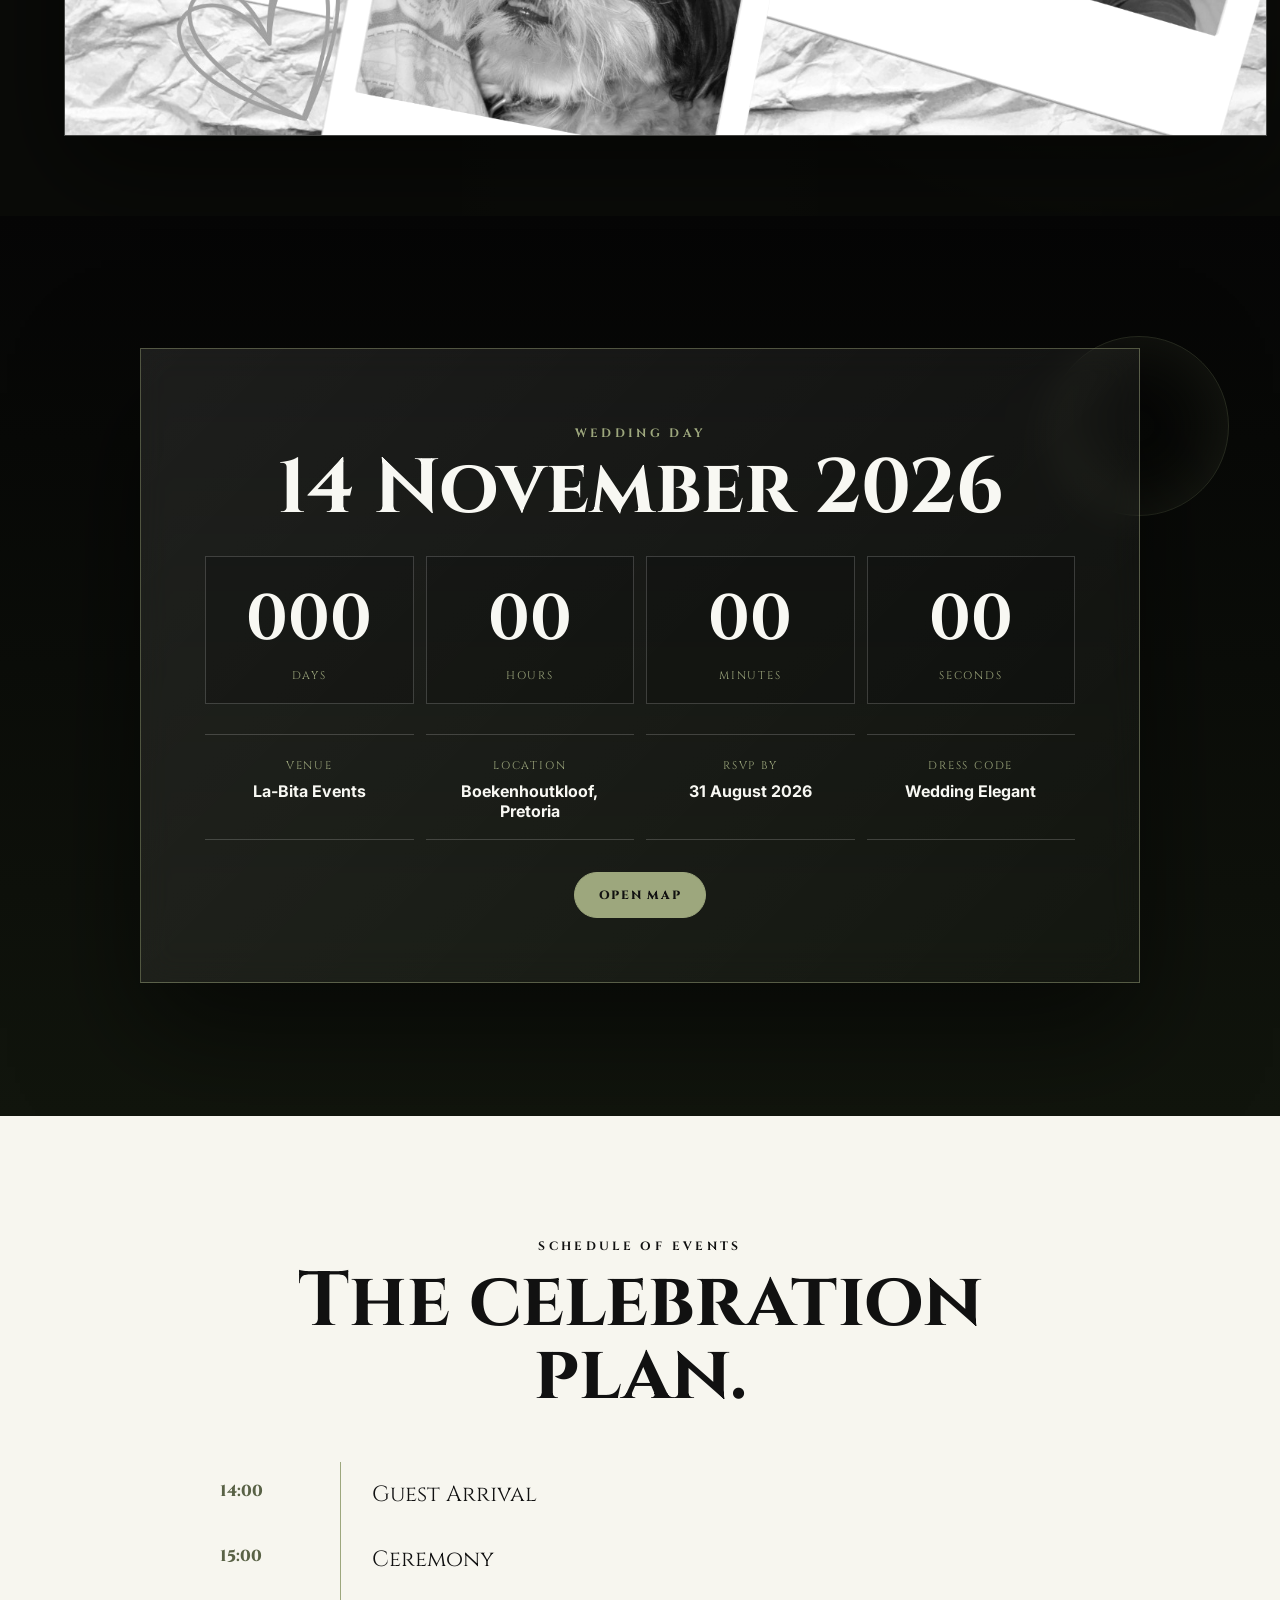
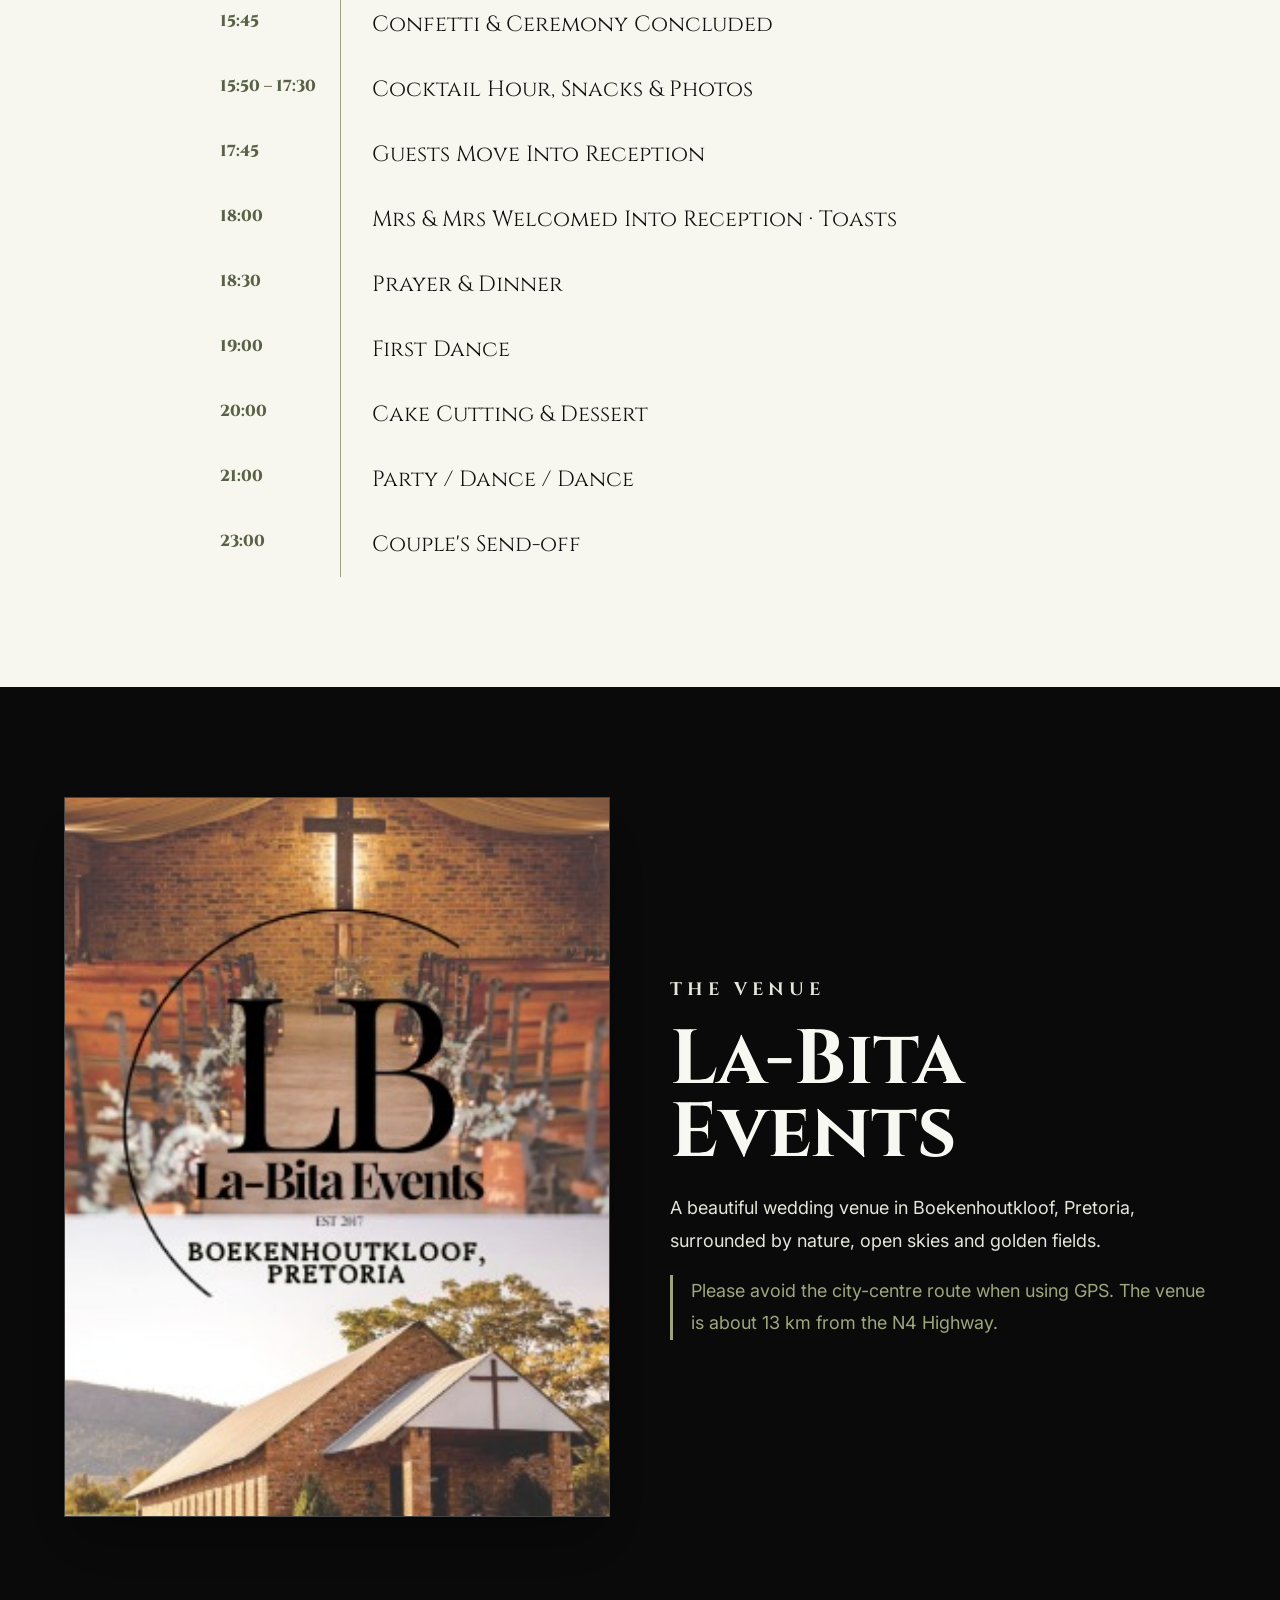
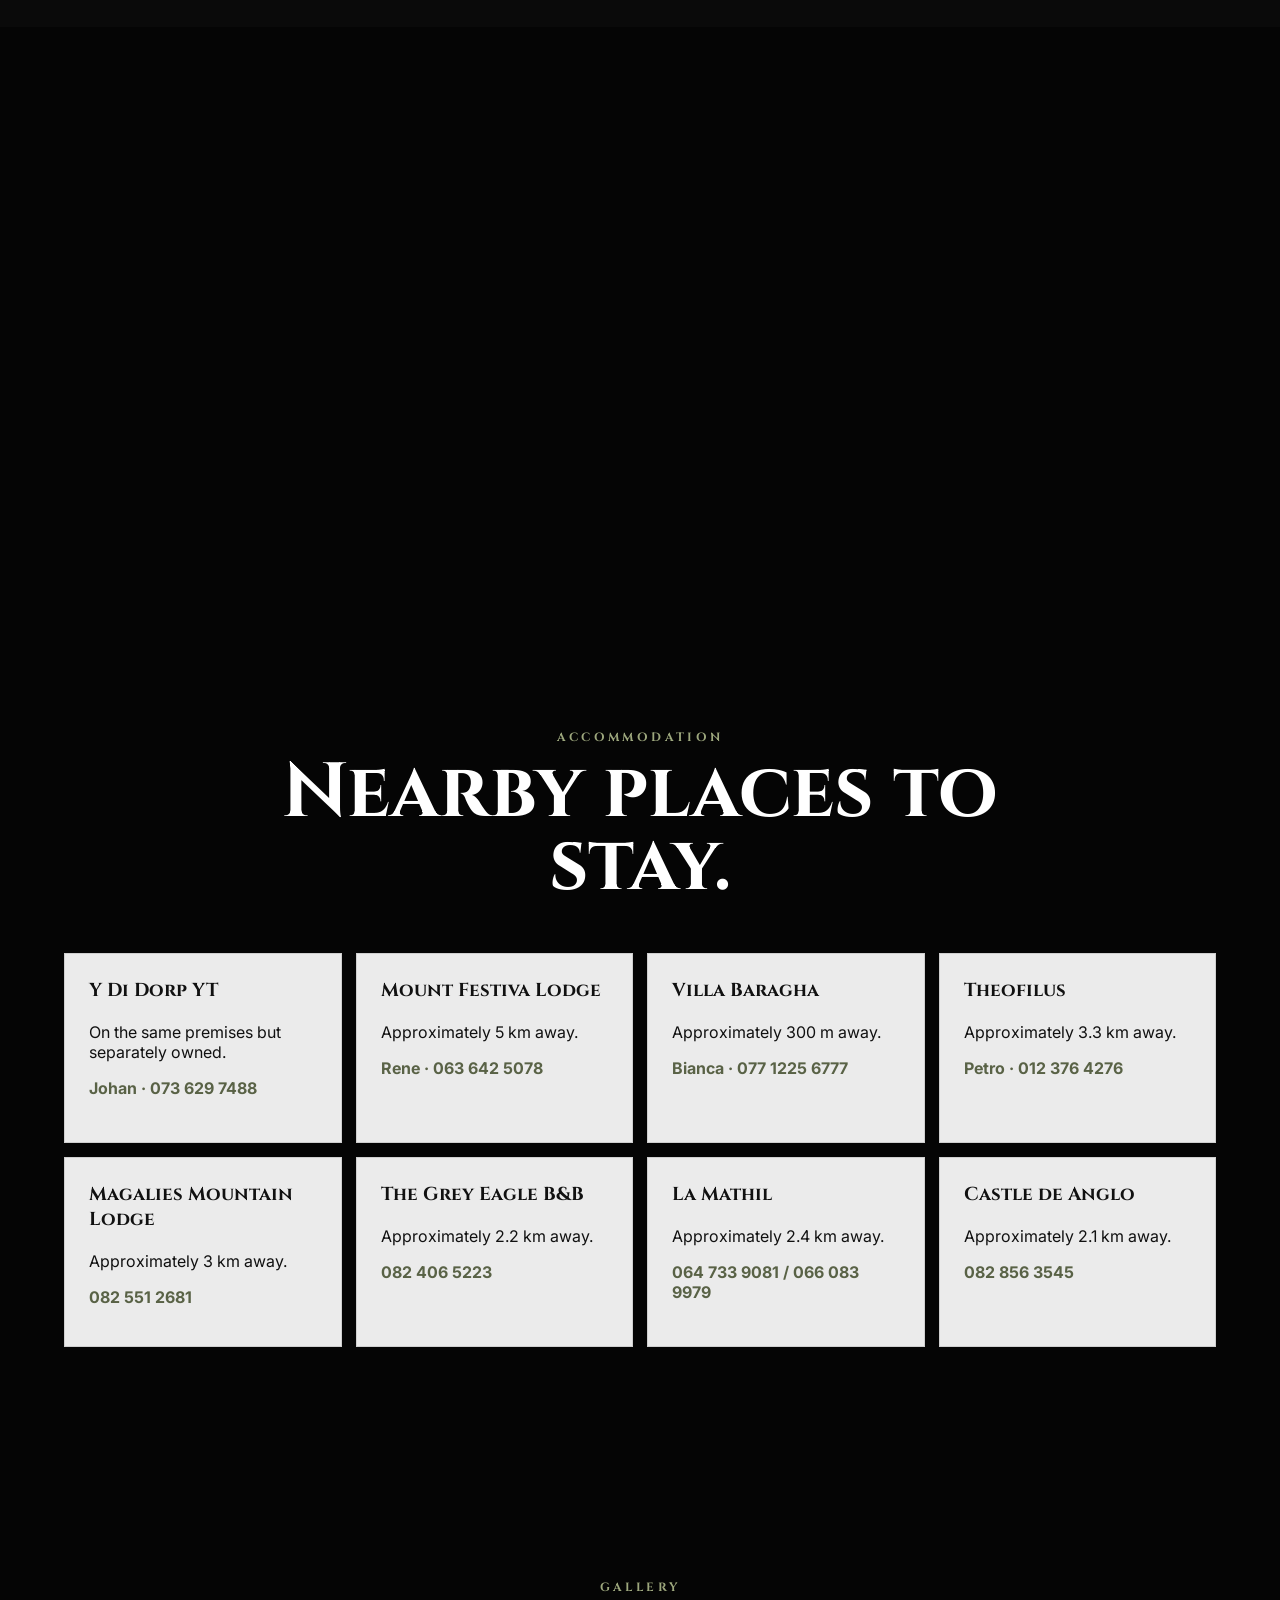
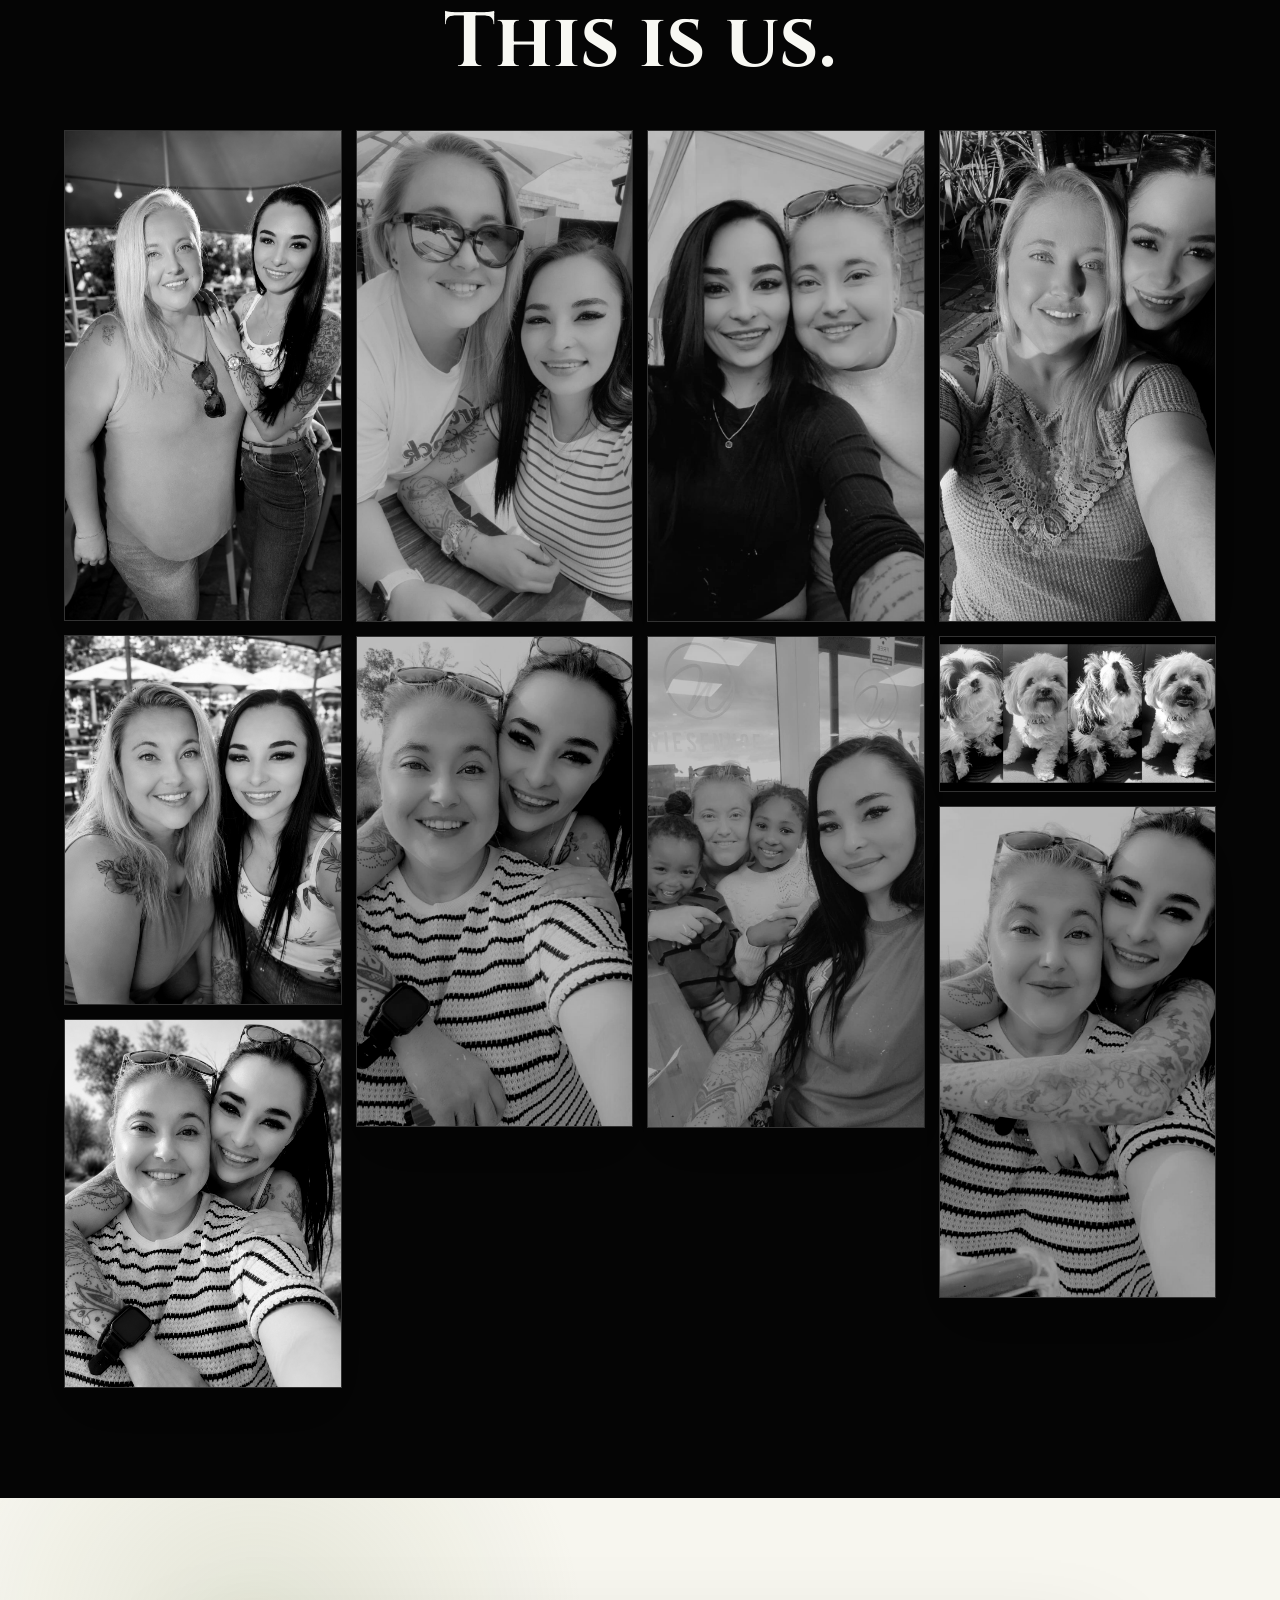
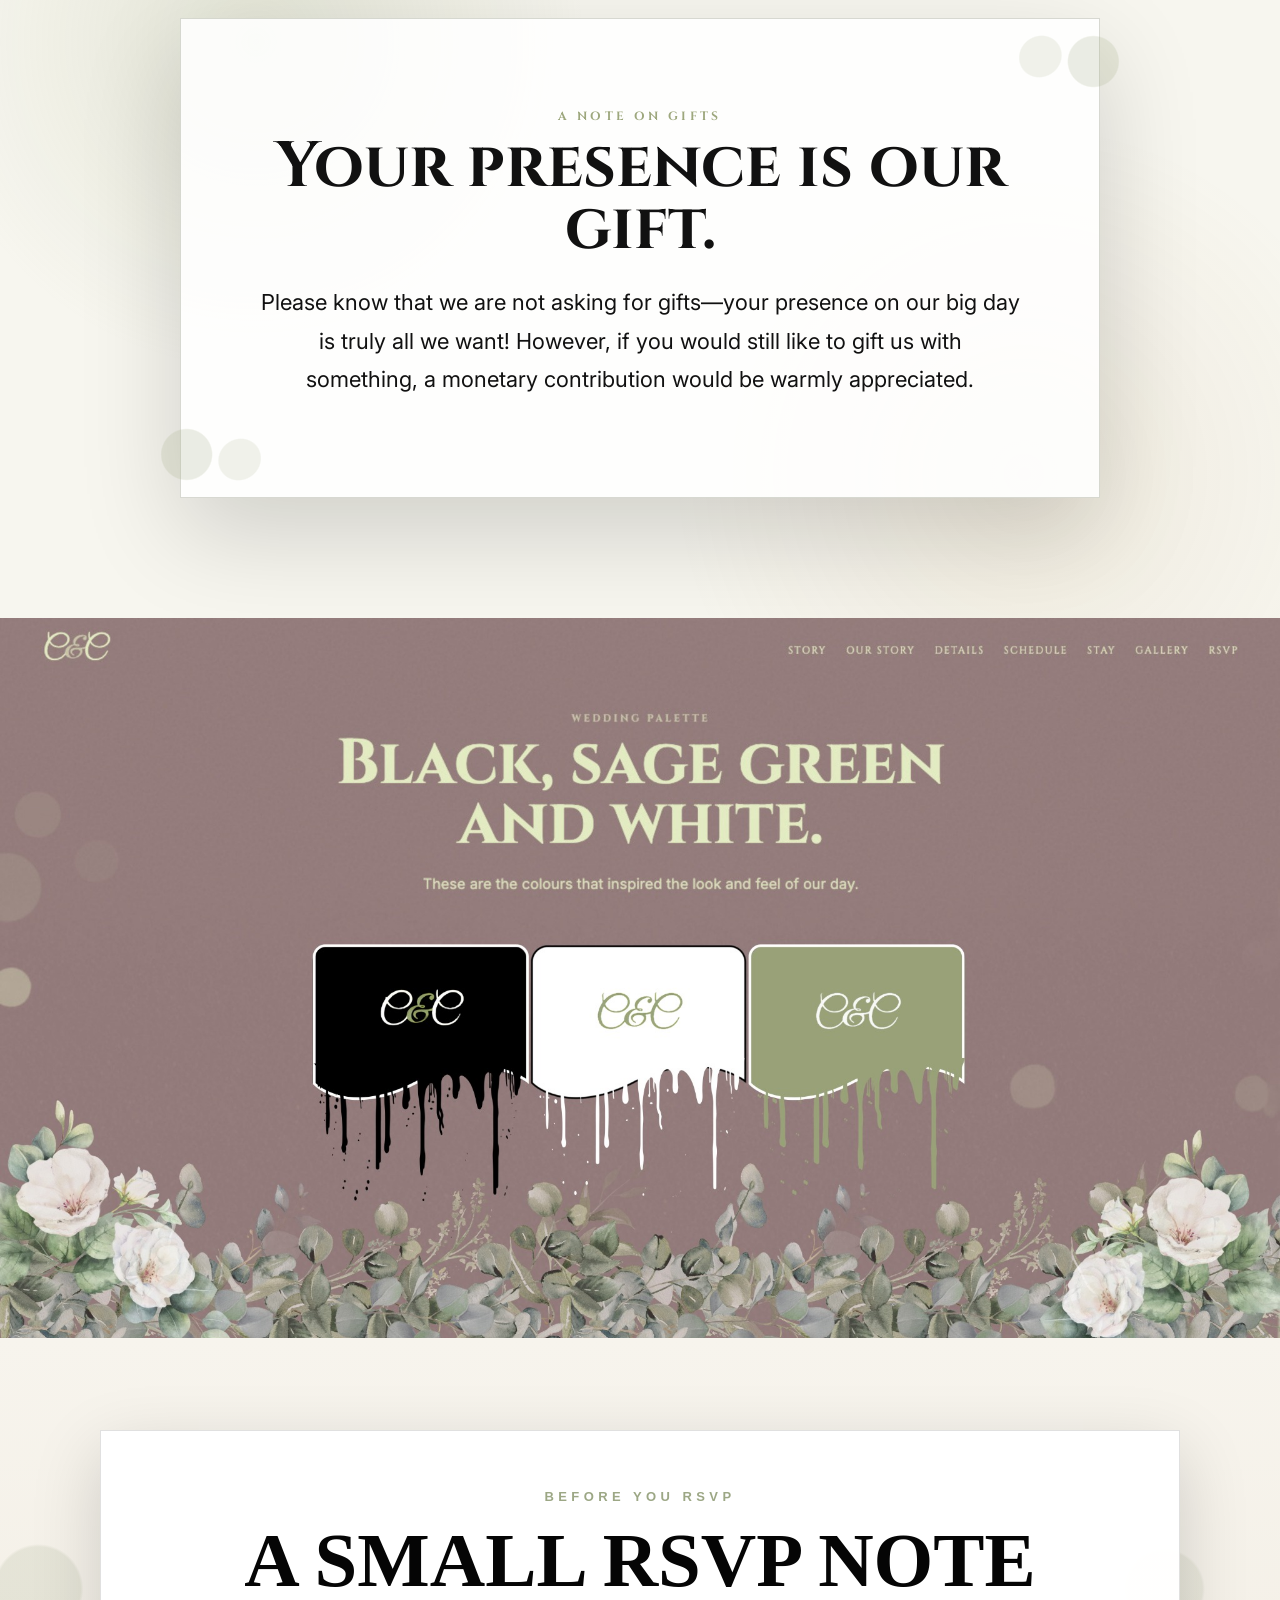
==== commit 90238971: "Add files via upload" ====
--- a/index.html
+++ b/index.html
@@ -6,8 +6,8 @@
 <meta content="width=device-width, initial-scale=1.0, maximum-scale=5.0" name="viewport"/>
 <title>Chavonne &amp; Chelizia | 14 November 2026</title>
 <meta content="Wedding invitation for Chavonne &amp; Chelizia — 14 November 2026 at La-Bita Events." name="description"/>
-<meta content="Chavonne &amp; Chelizia are getting married" property="og:title">
-<meta content="Join us on 14 November 2026 at La-Bita Events." property="og:description"/>
+<meta content="Chavonne &amp; Chelizia are getting married" property="og:title"/>
+<meta content="Join us on 14 November 2026 at La-Bita Events." property="og:description">
 <meta content="assets/photos/photo-01.jpg" property="og:image"/>
 <link href="https://fonts.googleapis.com" rel="preconnect"/>
 <link crossorigin="" href="https://fonts.gstatic.com" rel="preconnect"/>
@@ -259,6 +259,123 @@
   border:0 !important;
   box-shadow:none !important;
 }
+</style><style id="color-palette-section-only-fix">
+/* COLOR PALETTE SECTION ONLY FIX */
+#wedding-palette.palette-mobile-fixed,
+#palette.palette-mobile-fixed,
+.palette-mobile-fixed {
+  text-align:center !important;
+}
+
+/* Desktop: keep the section broadly as-is, only ensure centering */
+#wedding-palette.palette-mobile-fixed .palette-content,
+#wedding-palette.palette-mobile-fixed .palette-designed-inner,
+#wedding-palette.palette-mobile-fixed .section-inner,
+#wedding-palette.palette-mobile-fixed > div,
+#palette.palette-mobile-fixed .palette-content,
+#palette.palette-mobile-fixed .palette-designed-inner,
+#palette.palette-mobile-fixed .section-inner,
+#palette.palette-mobile-fixed > div,
+.palette-mobile-fixed .palette-content,
+.palette-mobile-fixed .palette-designed-inner,
+.palette-mobile-fixed .section-inner {
+  margin-left:auto !important;
+  margin-right:auto !important;
+  text-align:center !important;
+}
+
+/* Mobile: make the palette section portrait-like and stop headings cutting off */
+@media (max-width: 768px) {
+  #wedding-palette.palette-mobile-fixed,
+  #palette.palette-mobile-fixed,
+  .palette-mobile-fixed {
+    text-align:center !important;
+    overflow:hidden !important;
+    padding-left:16px !important;
+    padding-right:16px !important;
+  }
+
+  #wedding-palette.palette-mobile-fixed .eyebrow,
+  #palette.palette-mobile-fixed .eyebrow,
+  .palette-mobile-fixed .eyebrow {
+    text-align:center !important;
+    margin-left:auto !important;
+    margin-right:auto !important;
+    letter-spacing:.22em !important;
+    font-size:11px !important;
+    max-width:100% !important;
+    white-space:normal !important;
+  }
+
+  #wedding-palette.palette-mobile-fixed h1,
+  #wedding-palette.palette-mobile-fixed h2,
+  #wedding-palette.palette-mobile-fixed h3,
+  #palette.palette-mobile-fixed h1,
+  #palette.palette-mobile-fixed h2,
+  #palette.palette-mobile-fixed h3,
+  .palette-mobile-fixed h1,
+  .palette-mobile-fixed h2,
+  .palette-mobile-fixed h3 {
+    text-align:center !important;
+    margin-left:auto !important;
+    margin-right:auto !important;
+    max-width:94vw !important;
+    width:100% !important;
+    font-size:clamp(34px, 11vw, 52px) !important;
+    line-height:1.05 !important;
+    letter-spacing:.01em !important;
+    white-space:normal !important;
+    overflow:visible !important;
+    word-break:normal !important;
+    overflow-wrap:normal !important;
+  }
+
+  #wedding-palette.palette-mobile-fixed p,
+  #palette.palette-mobile-fixed p,
+  .palette-mobile-fixed p {
+    text-align:center !important;
+    margin-left:auto !important;
+    margin-right:auto !important;
+    max-width:88vw !important;
+    font-size:15px !important;
+    line-height:1.55 !important;
+  }
+
+  #wedding-palette.palette-mobile-fixed img,
+  #palette.palette-mobile-fixed img,
+  .palette-mobile-fixed img {
+    display:block !important;
+    width:135% !important;
+    max-width:none !important;
+    height:auto !important;
+    margin:26px 0 110px 50% !important;
+    transform:translateX(-50%) !important;
+    object-fit:contain !important;
+    object-position:center top !important;
+  }
+}
+
+@media (max-width: 430px) {
+  #wedding-palette.palette-mobile-fixed h1,
+  #wedding-palette.palette-mobile-fixed h2,
+  #wedding-palette.palette-mobile-fixed h3,
+  #palette.palette-mobile-fixed h1,
+  #palette.palette-mobile-fixed h2,
+  #palette.palette-mobile-fixed h3,
+  .palette-mobile-fixed h1,
+  .palette-mobile-fixed h2,
+  .palette-mobile-fixed h3 {
+    font-size:clamp(31px, 10.5vw, 45px) !important;
+    line-height:1.08 !important;
+  }
+
+  #wedding-palette.palette-mobile-fixed img,
+  #palette.palette-mobile-fixed img,
+  .palette-mobile-fixed img {
+    width:150% !important;
+    margin-bottom:130px !important;
+  }
+}
 </style></head>
 <body>
 <div class="grain"></div>
@@ -468,7 +585,7 @@
 <p>Please know that we are not asking for gifts—your presence on our big day is truly all we want! However, if you would still like to gift us with something, a monetary contribution would be warmly appreciated.</p>
 </div>
 </section>
-<section class="palette-section palette-designed-image-section" id="wedding-palette"><div class="palette-designed-image-wrap"><img alt="Wedding Palette - Black, Sage Green and White" class="palette-designed-image" src="assets/photos/wedding-palette-designed-full.jpg"/></div></section>
+<section class="palette-section palette-designed-image-section palette-mobile-fixed" id="wedding-palette"><div class="palette-designed-image-wrap"><img alt="Wedding Palette - Black, Sage Green and White" class="palette-designed-image" src="assets/photos/wedding-palette-designed-full.jpg"/></div></section>
 <section class="rsvp-note-section rsvp-gift-style-section" id="rsvp-note">
 <div class="rsvp-note-card">
 <div class="eyebrow">Before You RSVP</div>
--- a/styles.css
+++ b/styles.css
@@ -624,3 +624,143 @@
   border:0 !important;
   box-shadow:none !important;
 }
+
+
+/* Mobile Wedding Palette Portrait Fix */
+@media (max-width: 768px){
+  .palette-designed-image,
+  #wedding-palette .palette-designed-image,
+  .wedding-palette img{
+      width:100% !important;
+      max-width:100% !important;
+      height:auto !important;
+      object-fit:contain !important;
+      transform:scale(1.35) !important;
+      transform-origin:center top !important;
+      margin:40px auto 140px auto !important;
+      display:block !important;
+  }
+  #wedding-palette,
+  .palette-section{
+      overflow:hidden !important;
+      padding-bottom:120px !important;
+  }
+}
+
+
+/* COLOR PALETTE SECTION ONLY FIX */
+#wedding-palette.palette-mobile-fixed,
+#palette.palette-mobile-fixed,
+.palette-mobile-fixed {
+  text-align:center !important;
+}
+
+/* Desktop: keep the section broadly as-is, only ensure centering */
+#wedding-palette.palette-mobile-fixed .palette-content,
+#wedding-palette.palette-mobile-fixed .palette-designed-inner,
+#wedding-palette.palette-mobile-fixed .section-inner,
+#wedding-palette.palette-mobile-fixed > div,
+#palette.palette-mobile-fixed .palette-content,
+#palette.palette-mobile-fixed .palette-designed-inner,
+#palette.palette-mobile-fixed .section-inner,
+#palette.palette-mobile-fixed > div,
+.palette-mobile-fixed .palette-content,
+.palette-mobile-fixed .palette-designed-inner,
+.palette-mobile-fixed .section-inner {
+  margin-left:auto !important;
+  margin-right:auto !important;
+  text-align:center !important;
+}
+
+/* Mobile: make the palette section portrait-like and stop headings cutting off */
+@media (max-width: 768px) {
+  #wedding-palette.palette-mobile-fixed,
+  #palette.palette-mobile-fixed,
+  .palette-mobile-fixed {
+    text-align:center !important;
+    overflow:hidden !important;
+    padding-left:16px !important;
+    padding-right:16px !important;
+  }
+
+  #wedding-palette.palette-mobile-fixed .eyebrow,
+  #palette.palette-mobile-fixed .eyebrow,
+  .palette-mobile-fixed .eyebrow {
+    text-align:center !important;
+    margin-left:auto !important;
+    margin-right:auto !important;
+    letter-spacing:.22em !important;
+    font-size:11px !important;
+    max-width:100% !important;
+    white-space:normal !important;
+  }
+
+  #wedding-palette.palette-mobile-fixed h1,
+  #wedding-palette.palette-mobile-fixed h2,
+  #wedding-palette.palette-mobile-fixed h3,
+  #palette.palette-mobile-fixed h1,
+  #palette.palette-mobile-fixed h2,
+  #palette.palette-mobile-fixed h3,
+  .palette-mobile-fixed h1,
+  .palette-mobile-fixed h2,
+  .palette-mobile-fixed h3 {
+    text-align:center !important;
+    margin-left:auto !important;
+    margin-right:auto !important;
+    max-width:94vw !important;
+    width:100% !important;
+    font-size:clamp(34px, 11vw, 52px) !important;
+    line-height:1.05 !important;
+    letter-spacing:.01em !important;
+    white-space:normal !important;
+    overflow:visible !important;
+    word-break:normal !important;
+    overflow-wrap:normal !important;
+  }
+
+  #wedding-palette.palette-mobile-fixed p,
+  #palette.palette-mobile-fixed p,
+  .palette-mobile-fixed p {
+    text-align:center !important;
+    margin-left:auto !important;
+    margin-right:auto !important;
+    max-width:88vw !important;
+    font-size:15px !important;
+    line-height:1.55 !important;
+  }
+
+  #wedding-palette.palette-mobile-fixed img,
+  #palette.palette-mobile-fixed img,
+  .palette-mobile-fixed img {
+    display:block !important;
+    width:135% !important;
+    max-width:none !important;
+    height:auto !important;
+    margin:26px 0 110px 50% !important;
+    transform:translateX(-50%) !important;
+    object-fit:contain !important;
+    object-position:center top !important;
+  }
+}
+
+@media (max-width: 430px) {
+  #wedding-palette.palette-mobile-fixed h1,
+  #wedding-palette.palette-mobile-fixed h2,
+  #wedding-palette.palette-mobile-fixed h3,
+  #palette.palette-mobile-fixed h1,
+  #palette.palette-mobile-fixed h2,
+  #palette.palette-mobile-fixed h3,
+  .palette-mobile-fixed h1,
+  .palette-mobile-fixed h2,
+  .palette-mobile-fixed h3 {
+    font-size:clamp(31px, 10.5vw, 45px) !important;
+    line-height:1.08 !important;
+  }
+
+  #wedding-palette.palette-mobile-fixed img,
+  #palette.palette-mobile-fixed img,
+  .palette-mobile-fixed img {
+    width:150% !important;
+    margin-bottom:130px !important;
+  }
+}
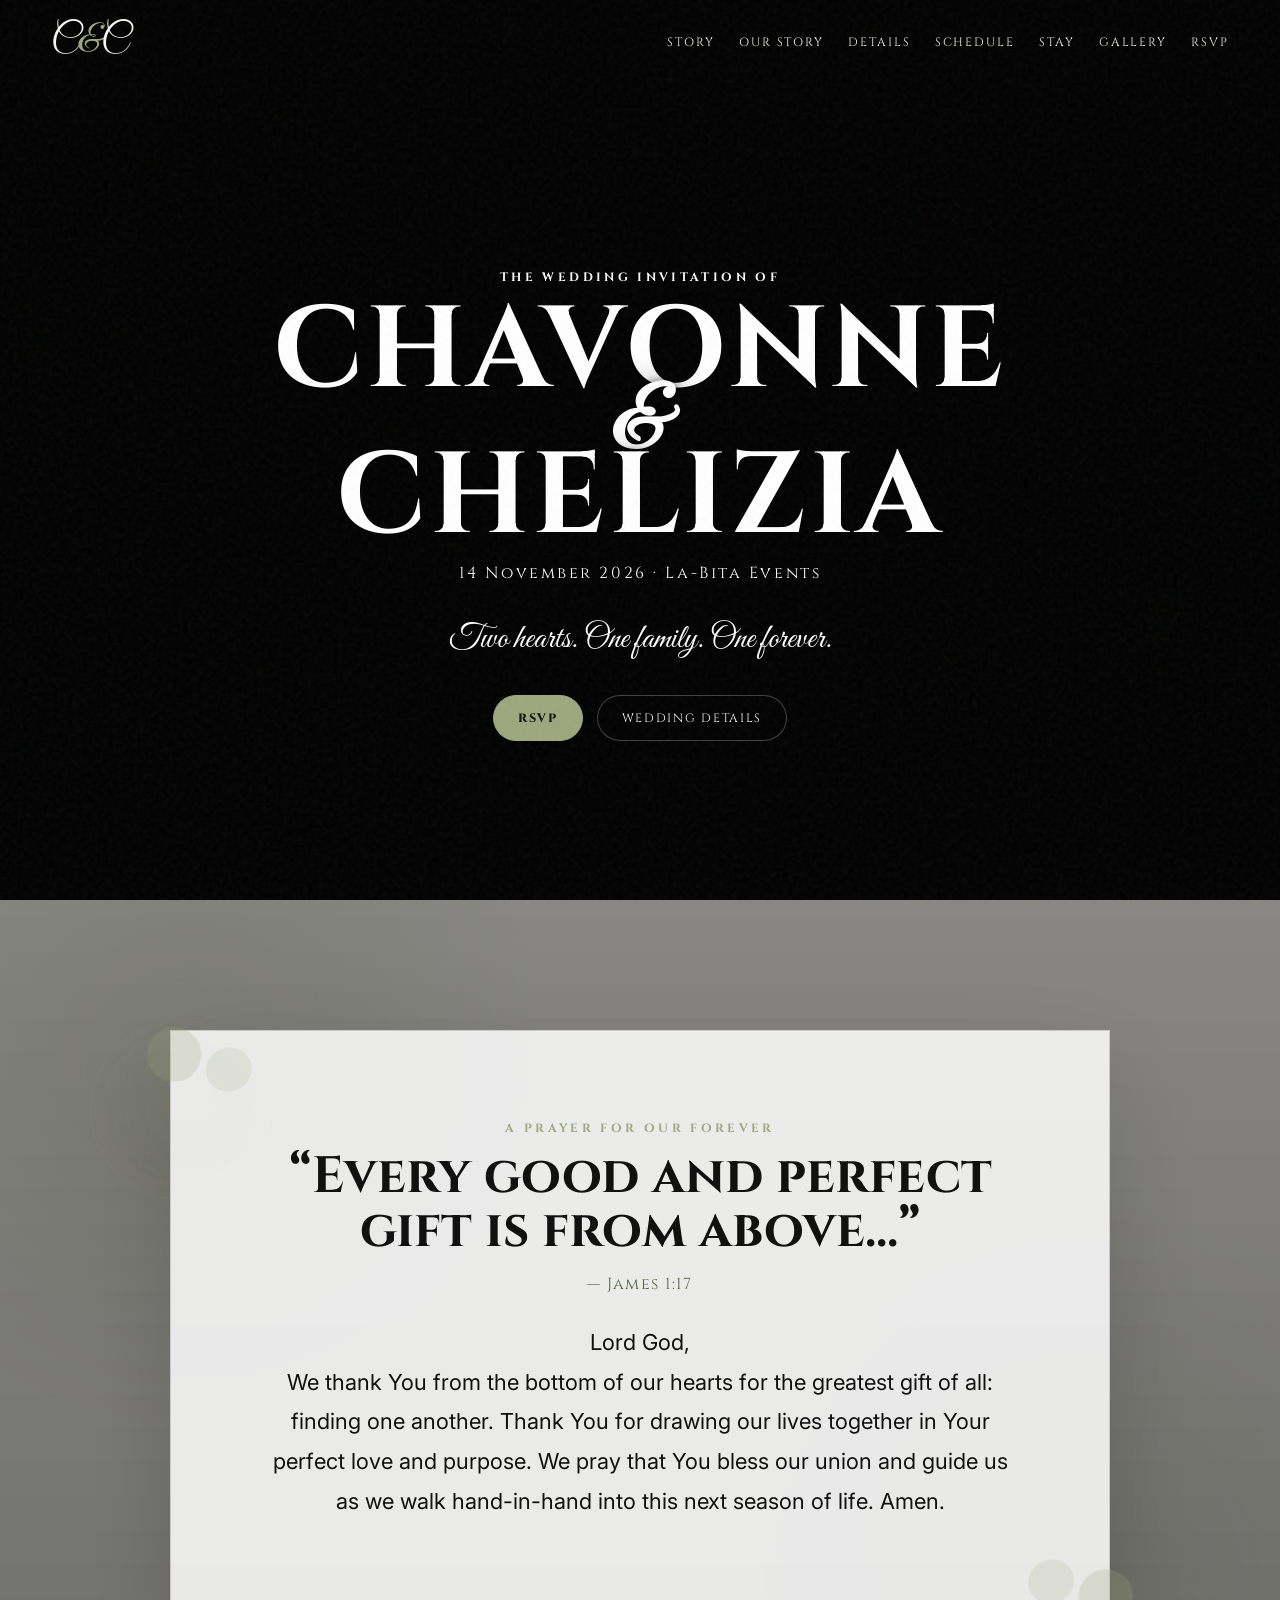
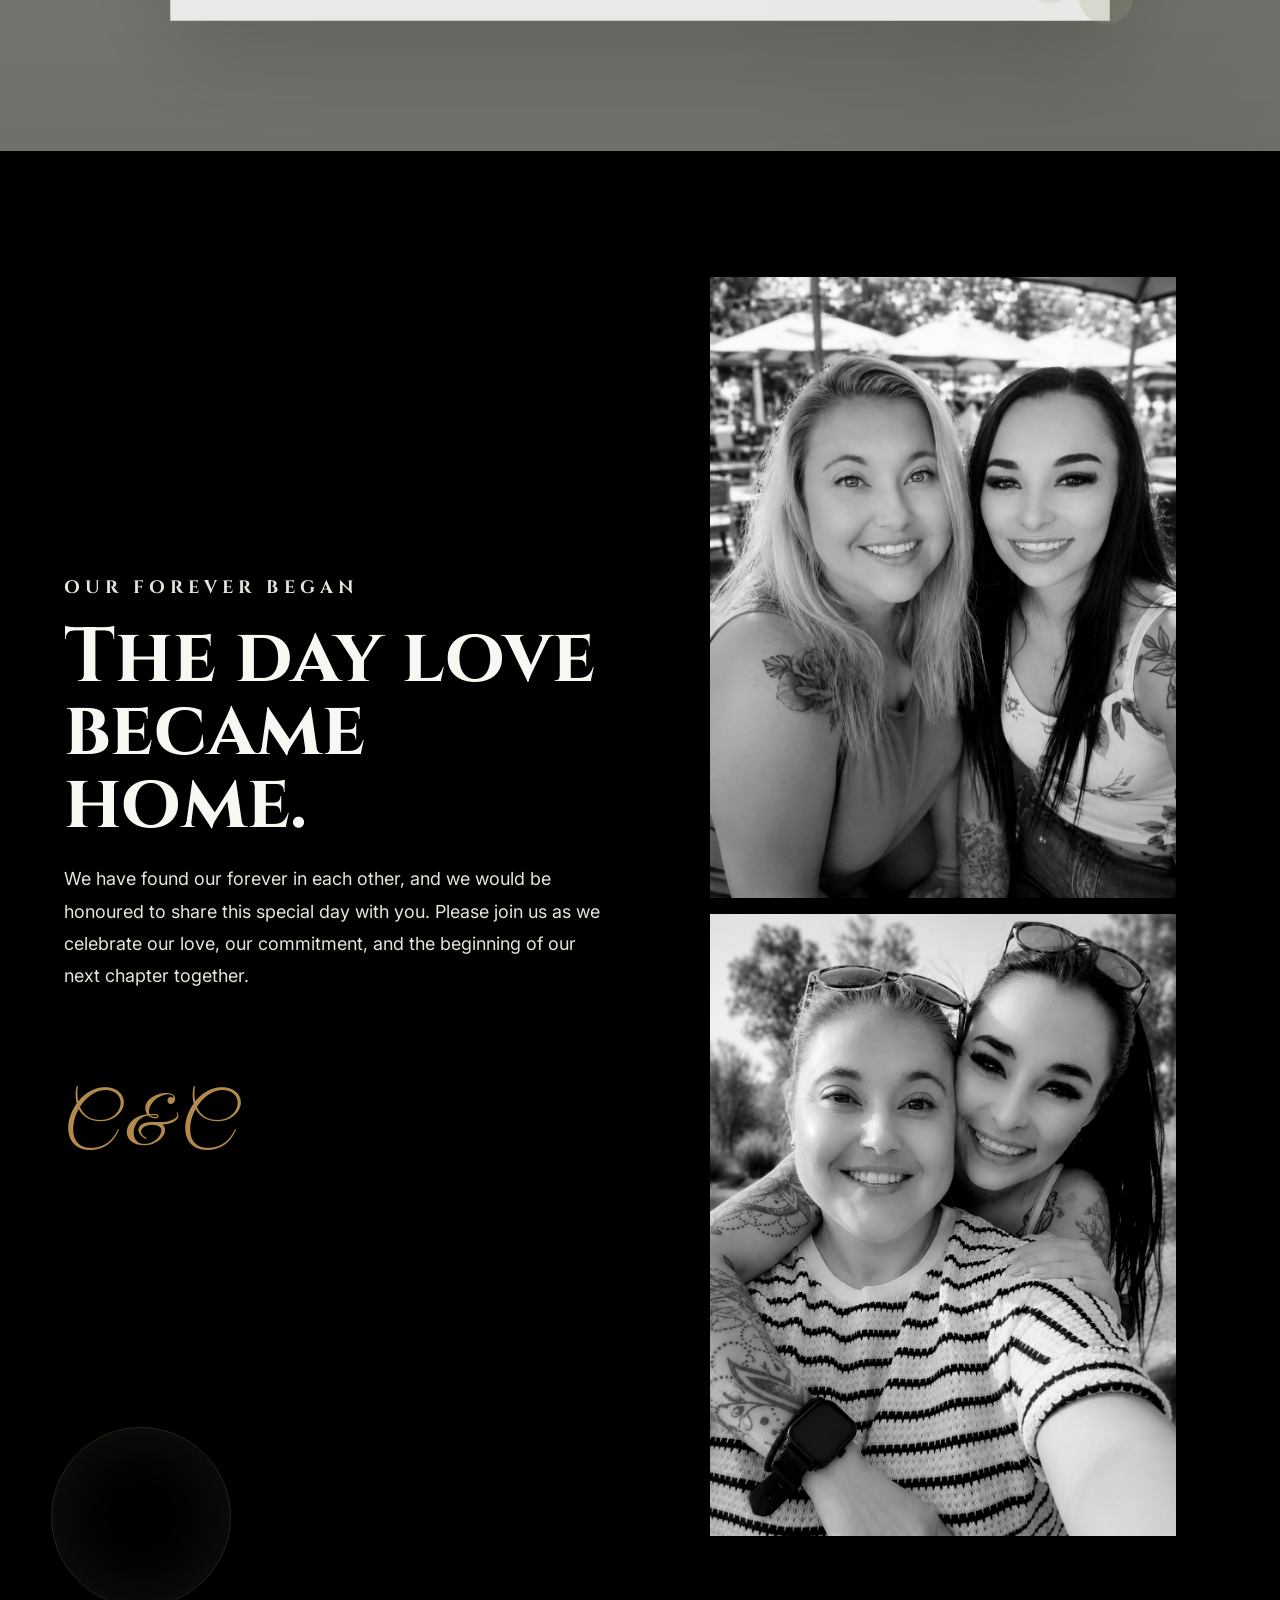
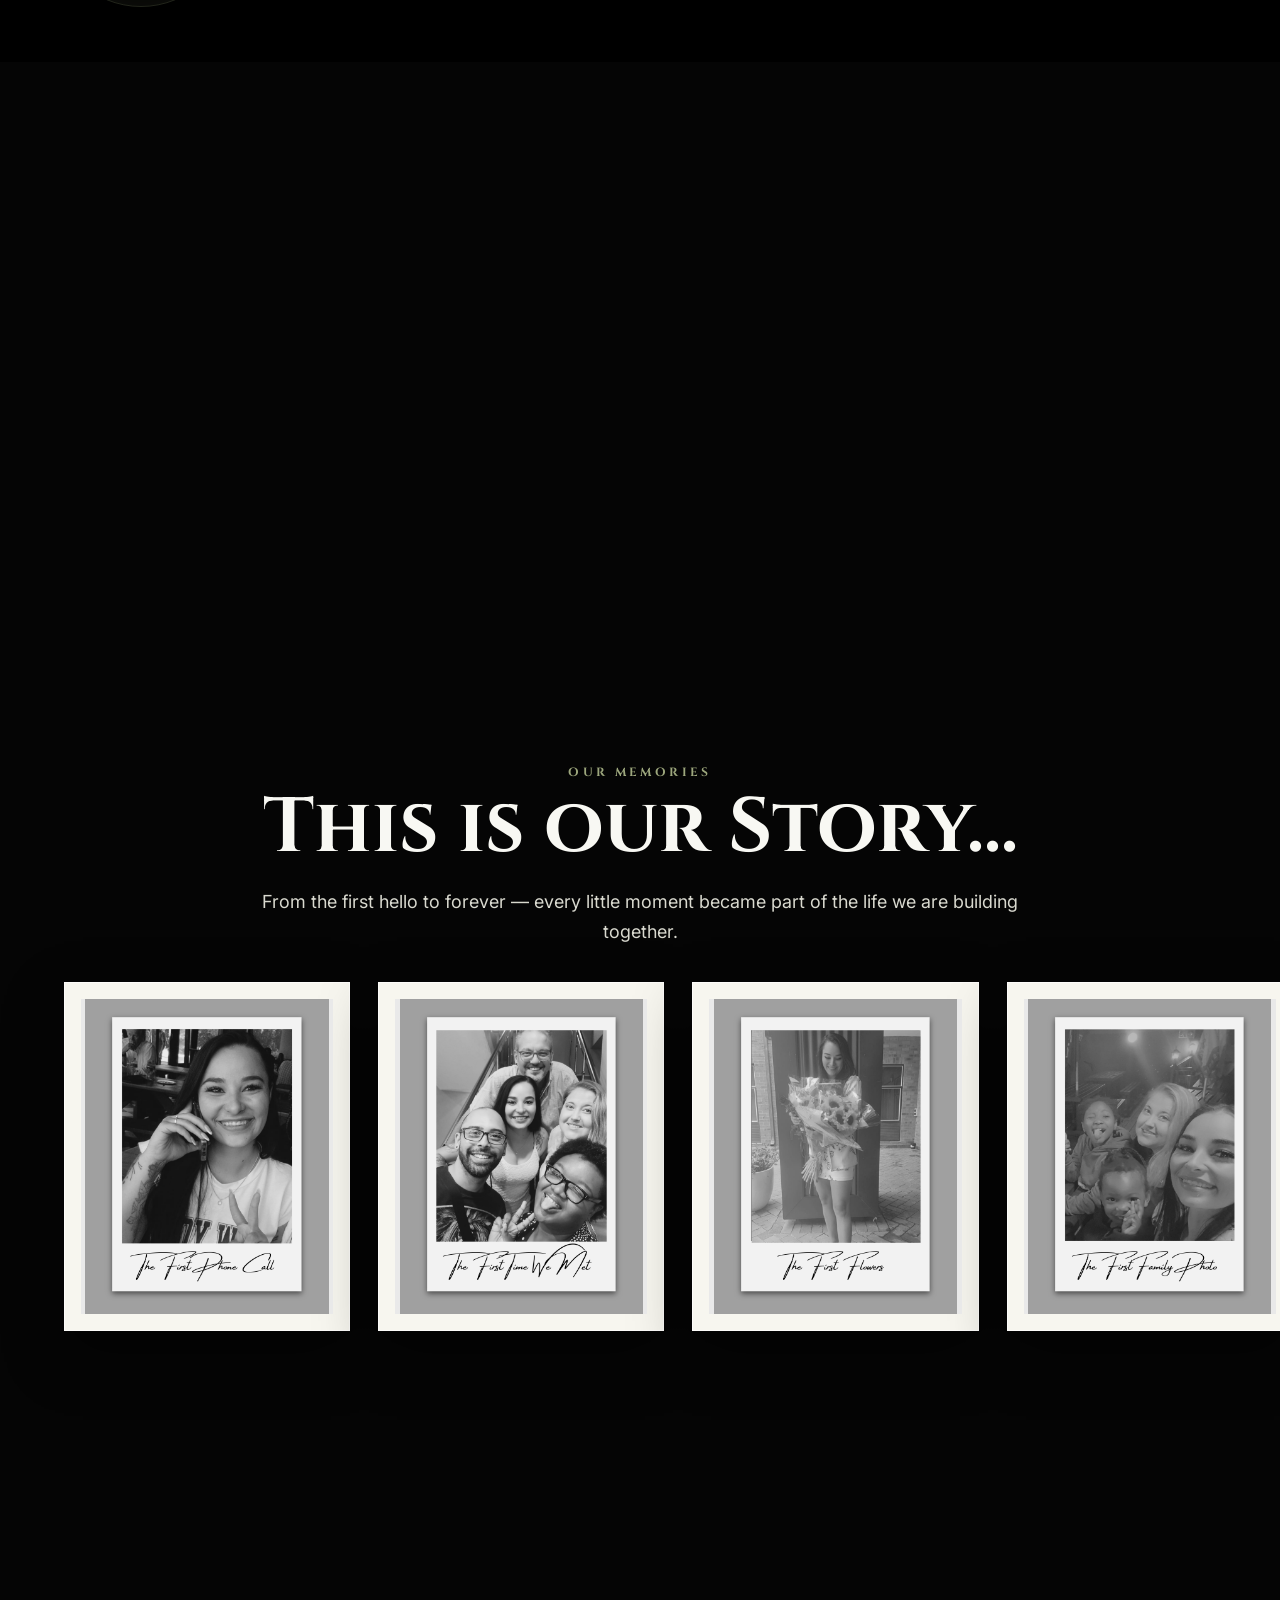
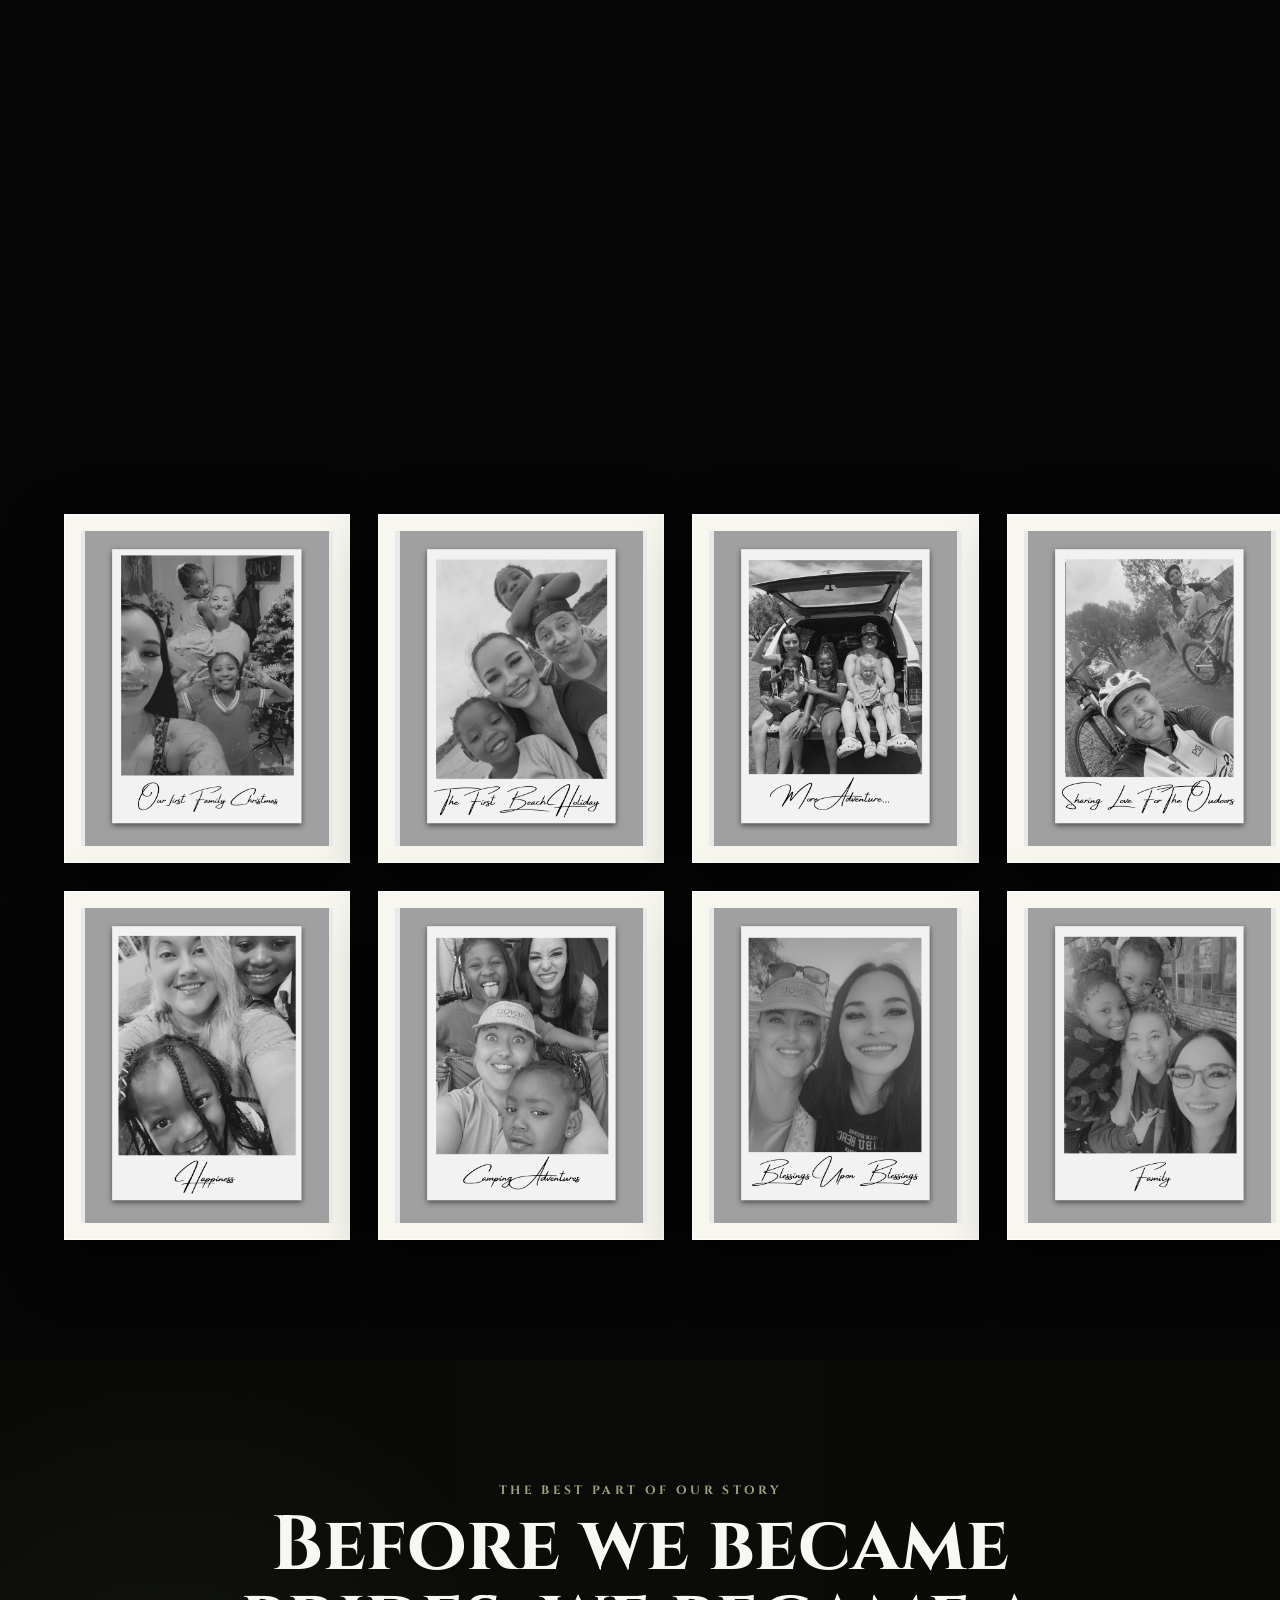
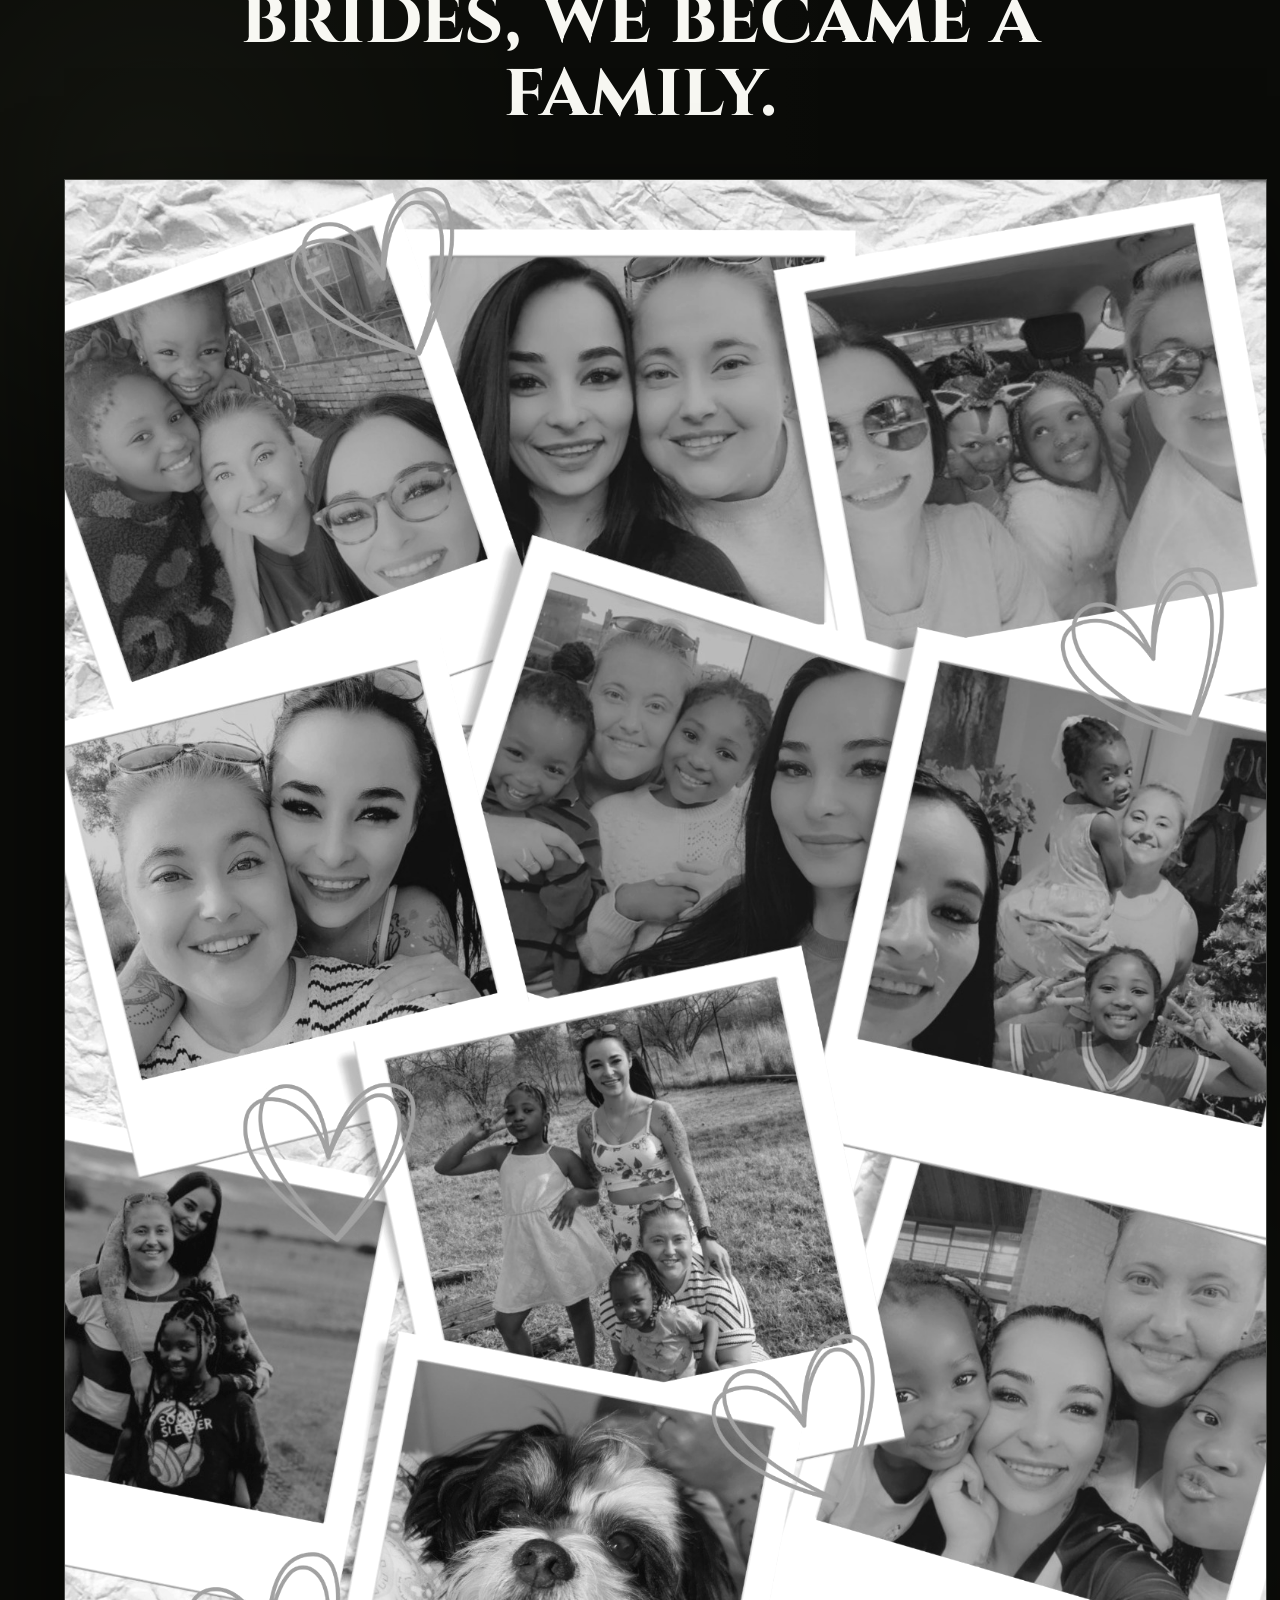
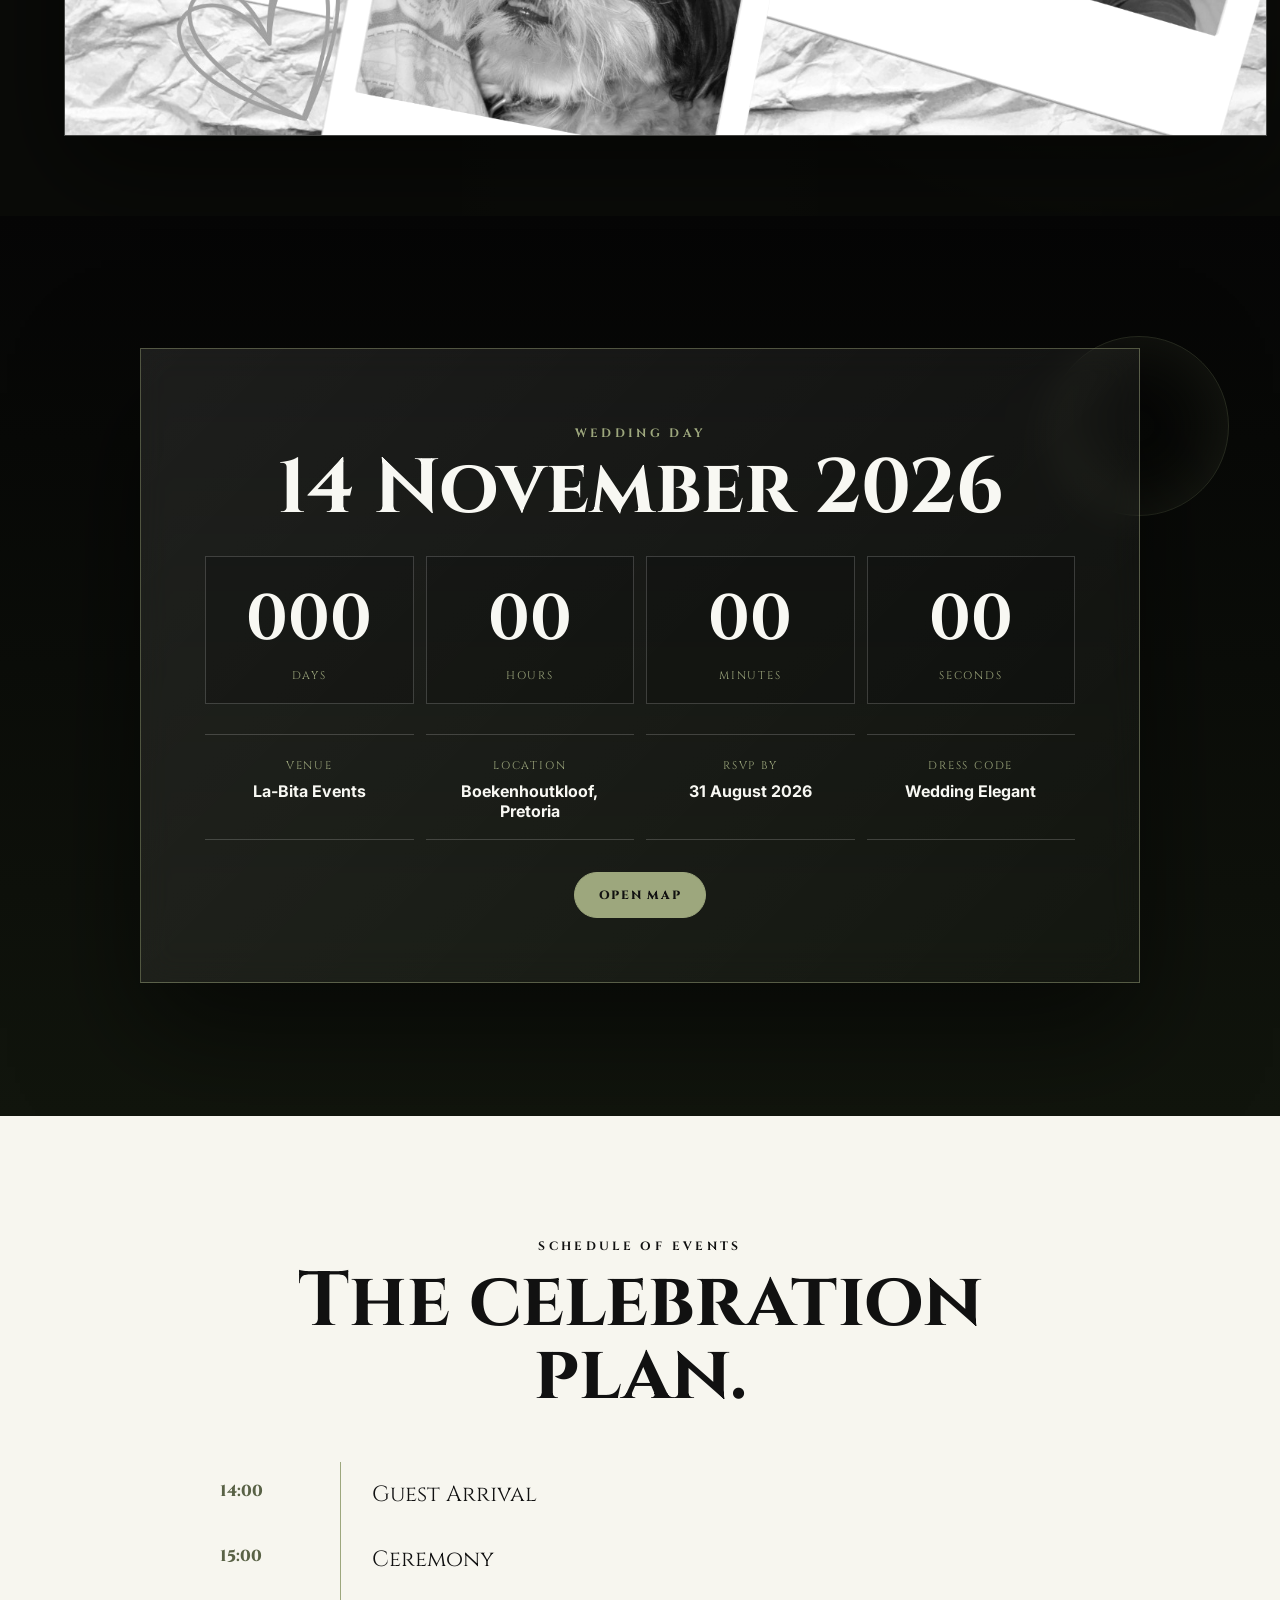
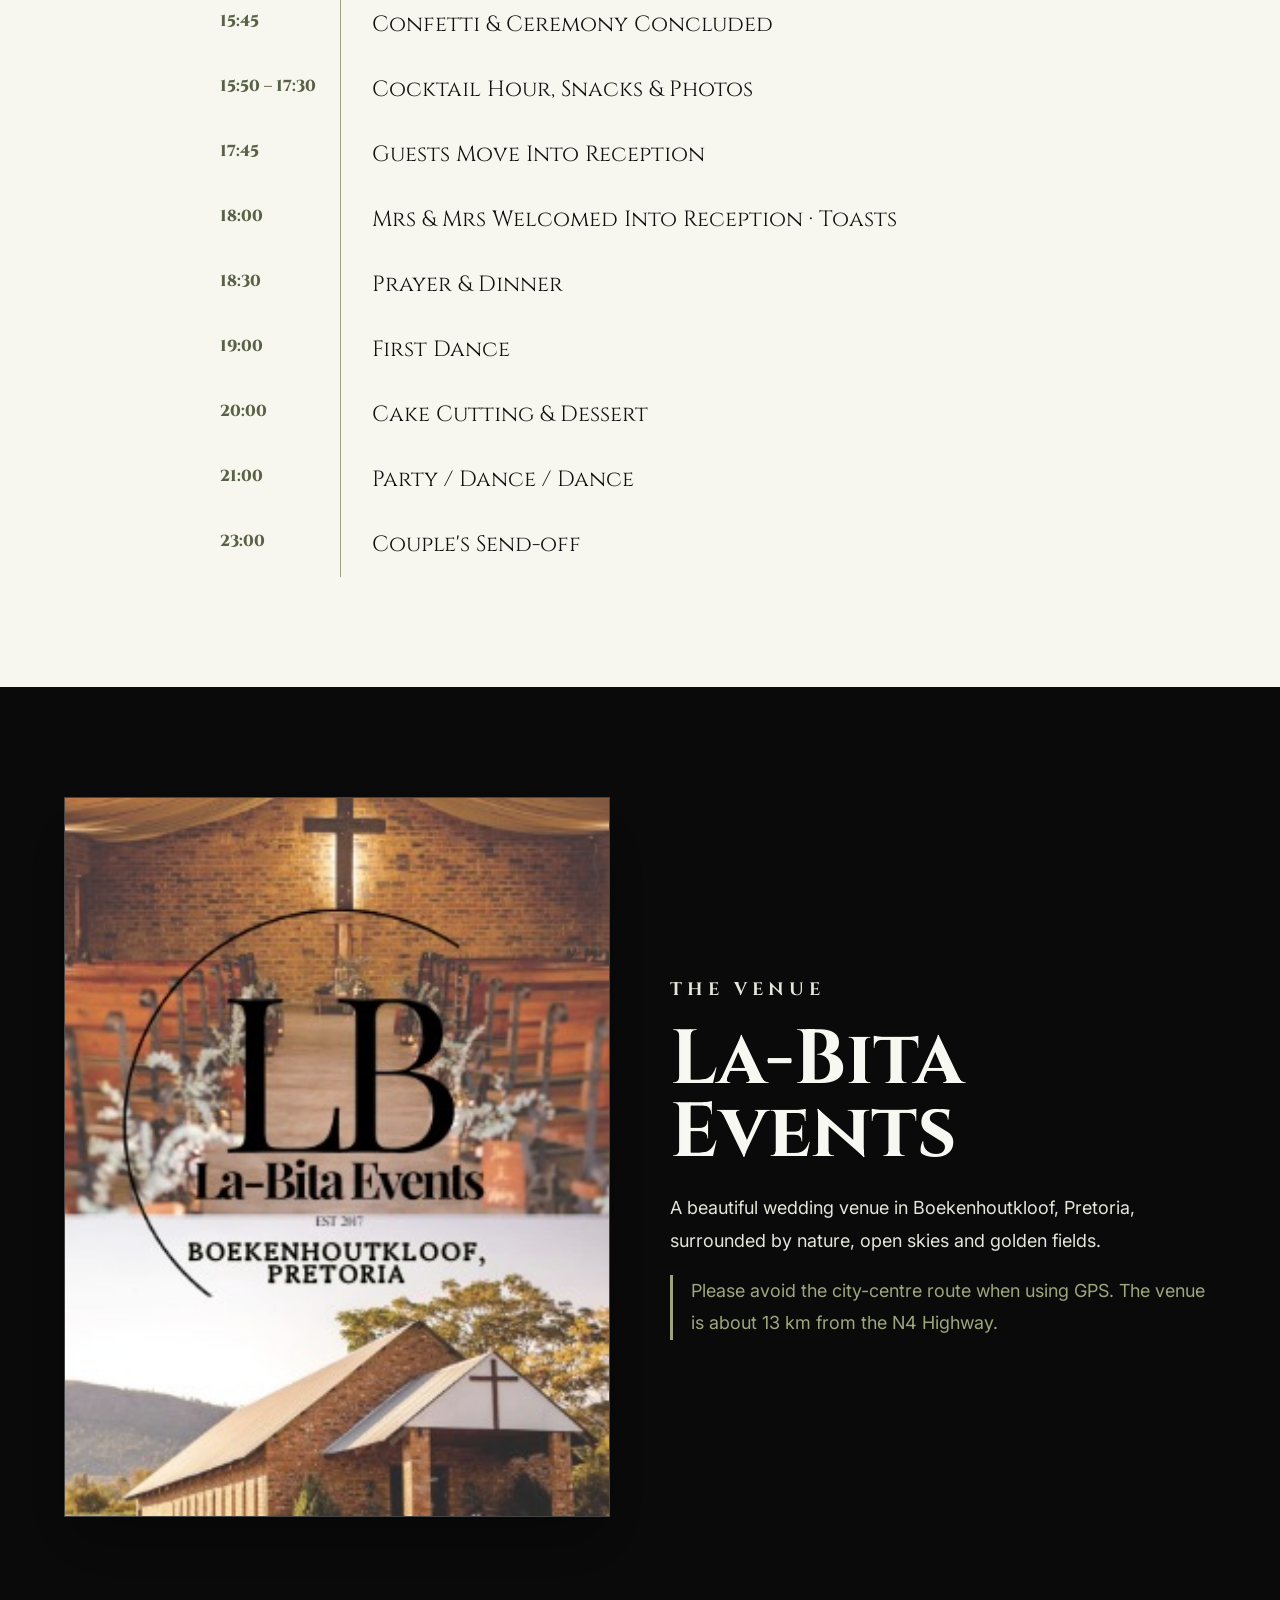
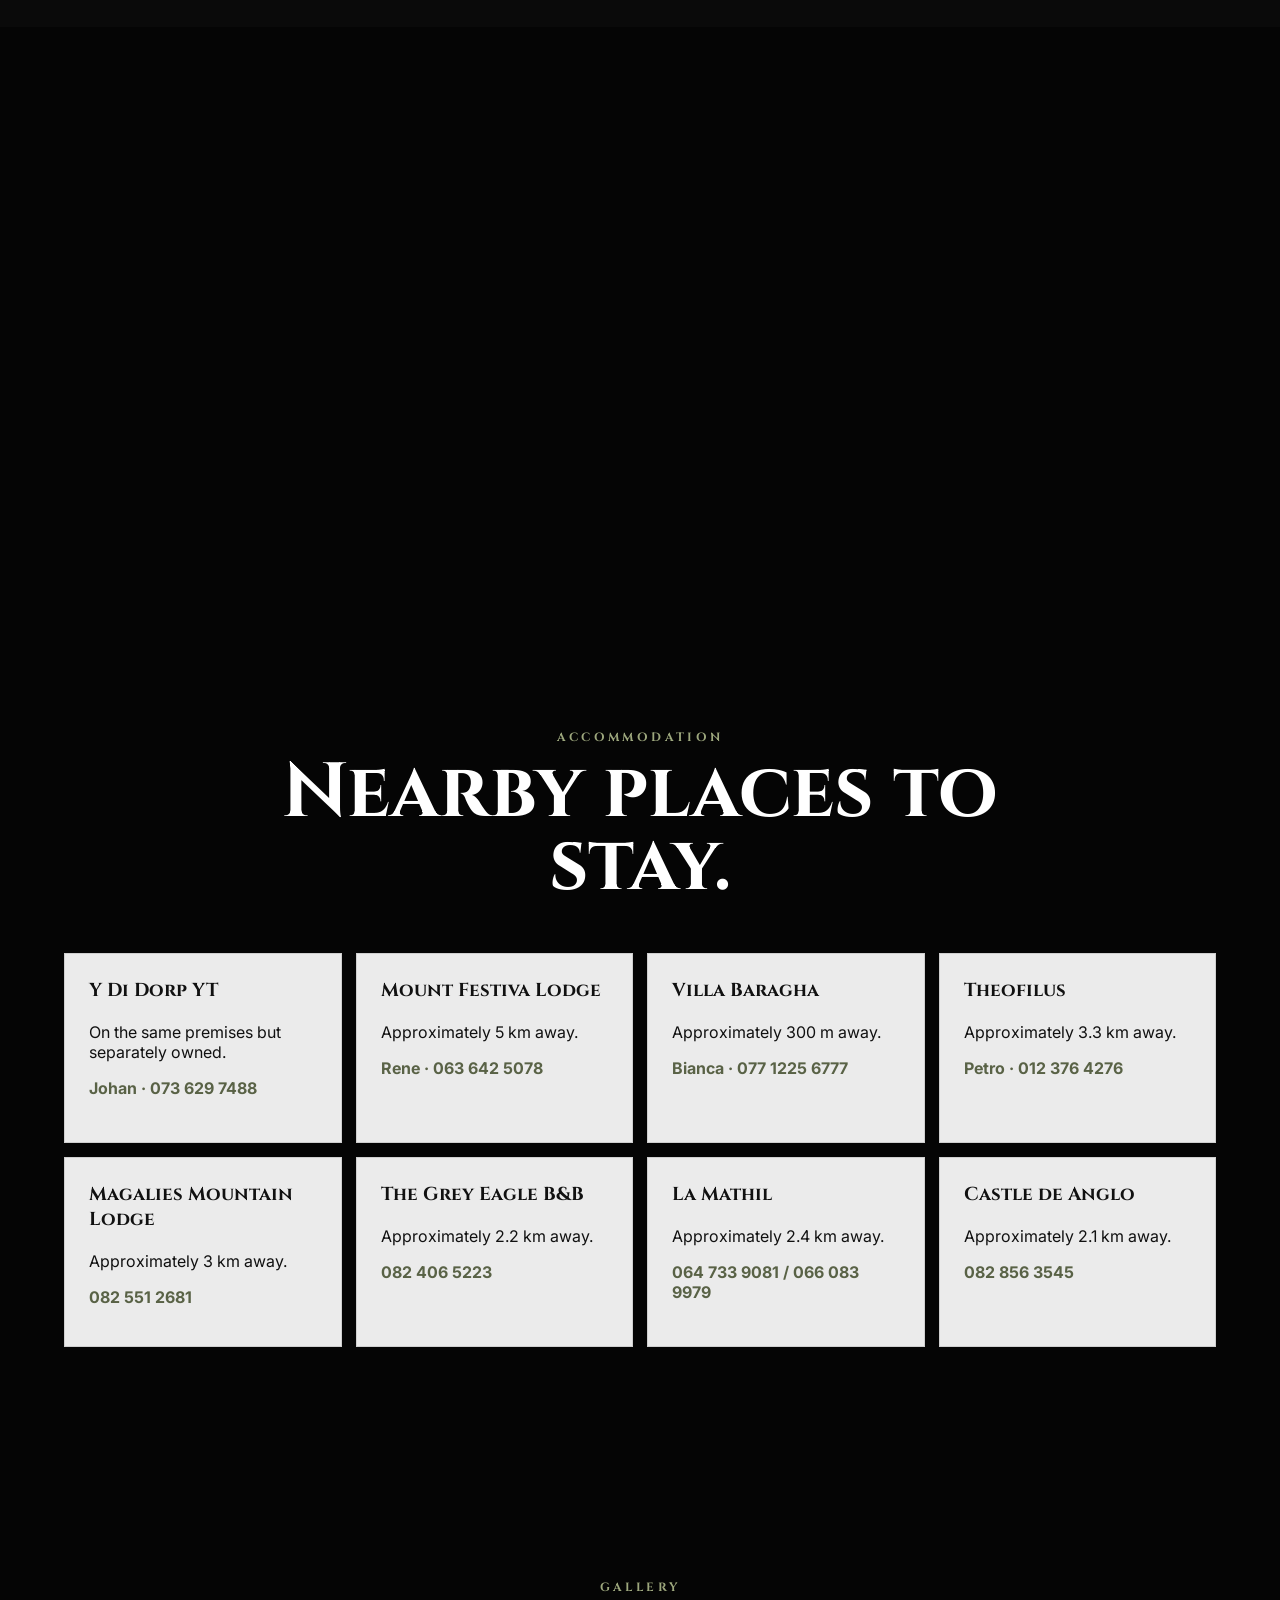
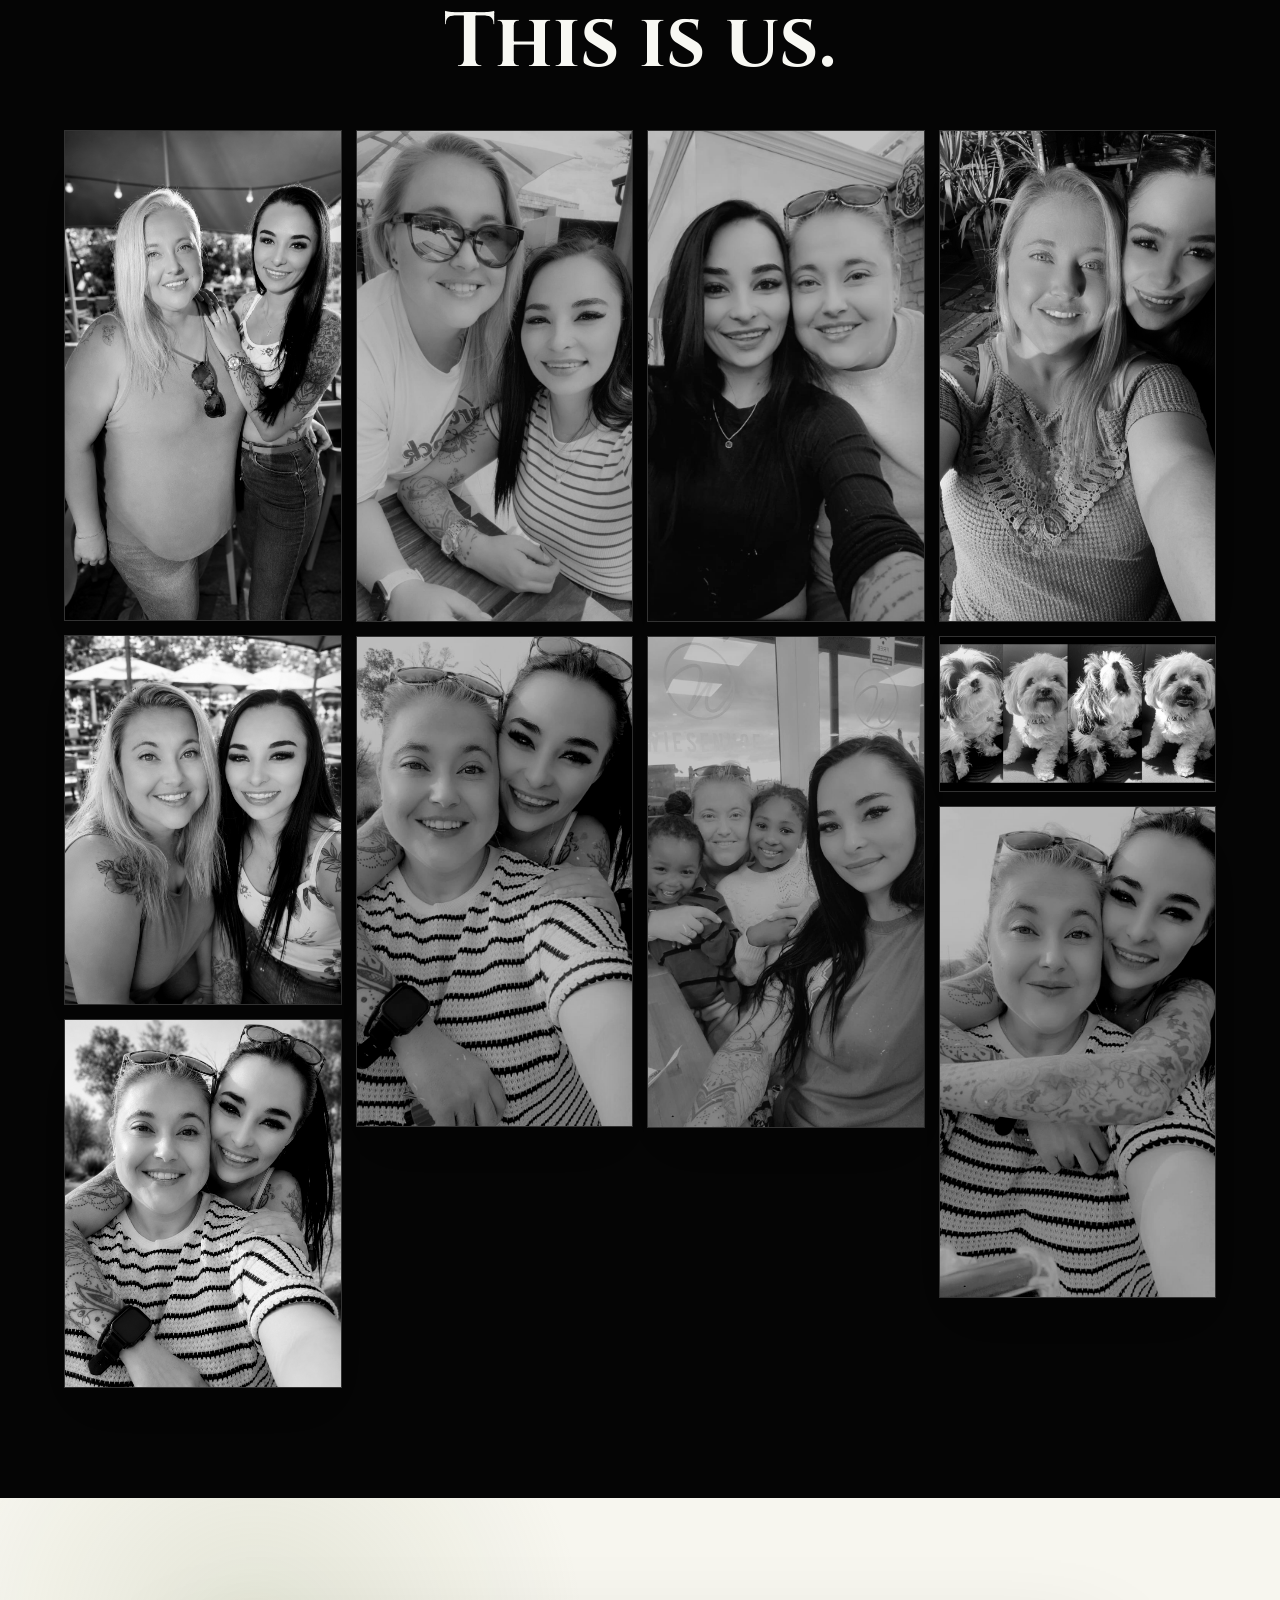
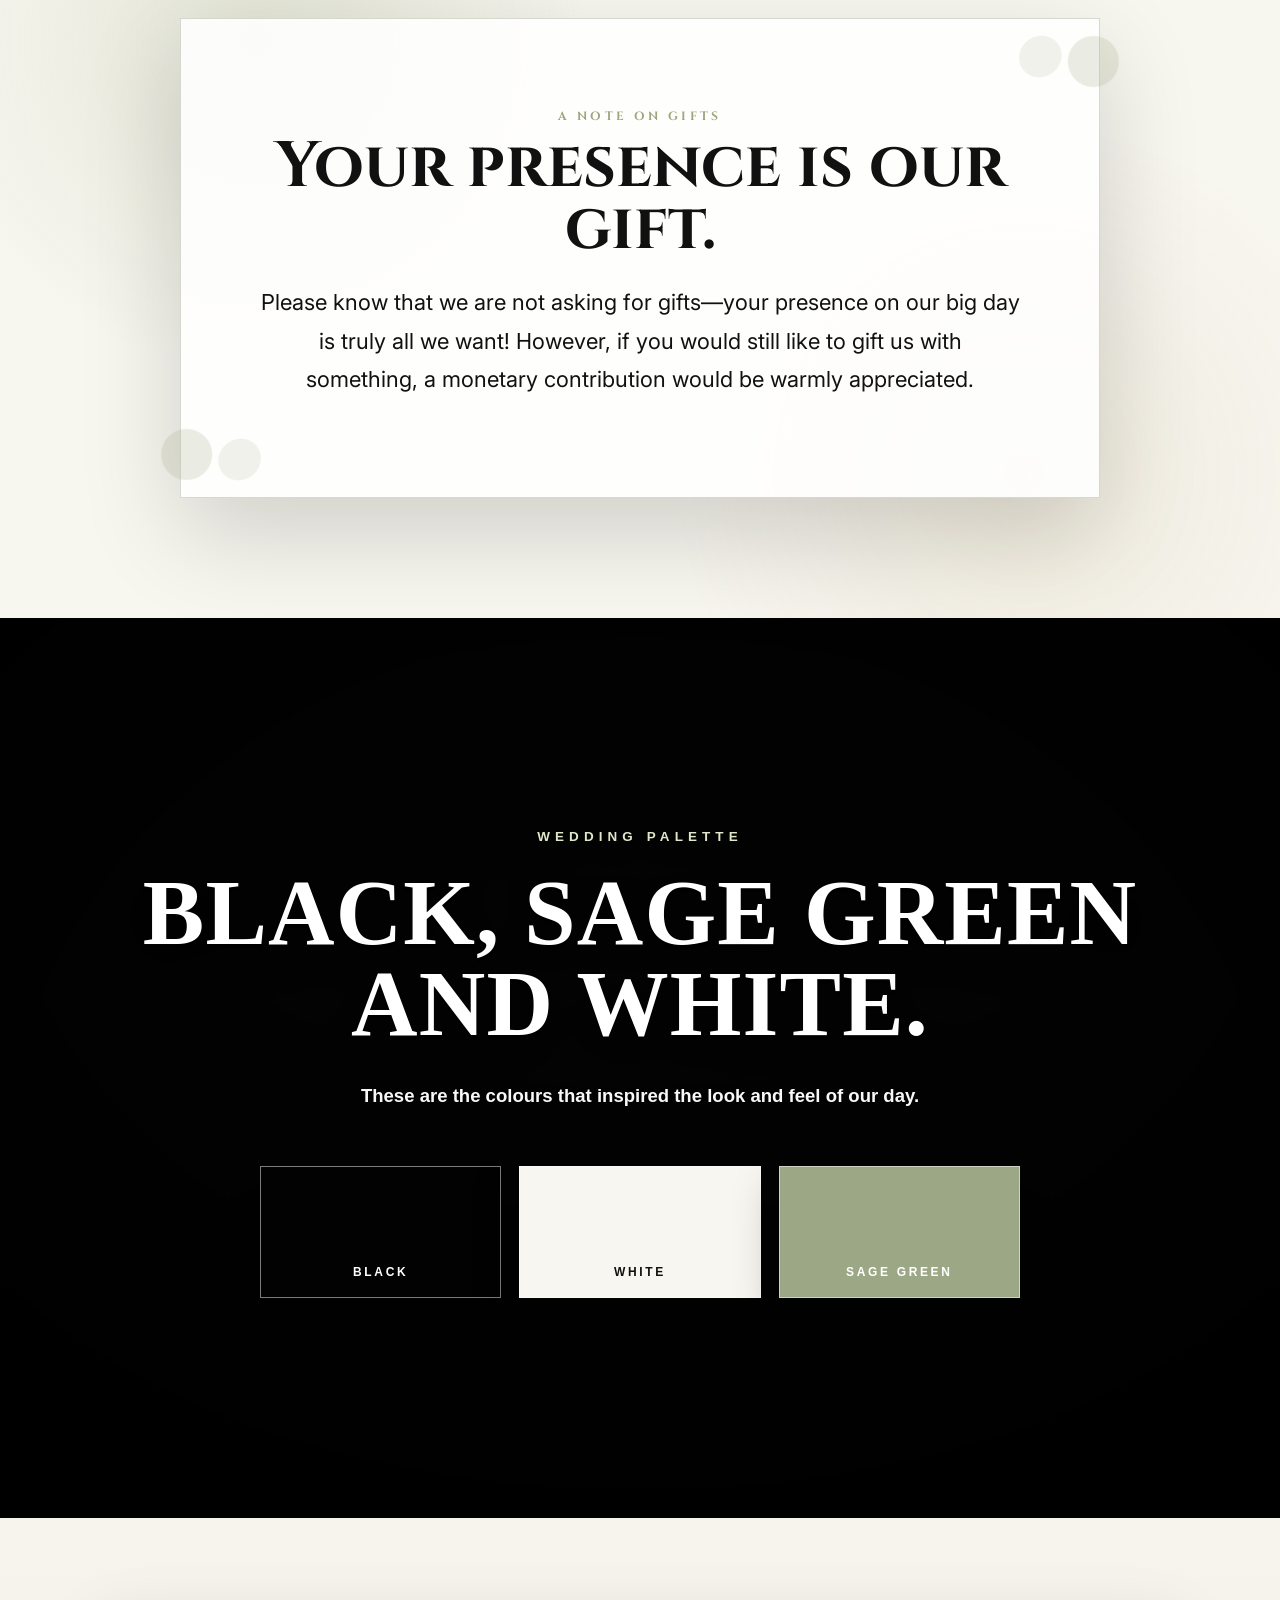
==== commit 7bfbf942: "Add files via upload" ====
--- a/index.html
+++ b/index.html
@@ -7,8 +7,8 @@
 <title>Chavonne &amp; Chelizia | 14 November 2026</title>
 <meta content="Wedding invitation for Chavonne &amp; Chelizia — 14 November 2026 at La-Bita Events." name="description"/>
 <meta content="Chavonne &amp; Chelizia are getting married" property="og:title"/>
-<meta content="Join us on 14 November 2026 at La-Bita Events." property="og:description">
-<meta content="assets/photos/photo-01.jpg" property="og:image"/>
+<meta content="Join us on 14 November 2026 at La-Bita Events." property="og:description"/>
+<meta content="assets/photos/photo-01.jpg" property="og:image">
 <link href="https://fonts.googleapis.com" rel="preconnect"/>
 <link crossorigin="" href="https://fonts.gstatic.com" rel="preconnect"/>
 <link href="https://fonts.googleapis.com/css2?family=Cinzel:wght@400;500;600;700&amp;family=Great+Vibes&amp;family=Inter:wght@300;400;500;700;900&amp;display=swap" rel="stylesheet"/>
@@ -236,144 +236,170 @@
     padding:42px 20px !important;
   }
 }
-</style><style id="palette-back-to-design">
-/* Wedding Palette section only: restore full designed look */
-#wedding-palette.palette-designed-image-section {
-  padding:0 !important;
-  margin:0 !important;
-  background:#9b7d82 !important;
+</style><style id="palette-heading-video-design">
+/* Wedding Palette section only: designed like Heading video */
+#wedding-palette.palette-heading-video-section {
+  position:relative !important;
+  min-height:100vh !important;
+  overflow:hidden !important;
+  display:flex !important;
+  align-items:center !important;
+  justify-content:center !important;
   text-align:center !important;
-  overflow:hidden !important;
-}
-#wedding-palette .palette-designed-image-wrap {
+  padding:110px 22px 120px !important;
+  background:#050505 !important;
+  color:#fff !important;
+}
+
+#wedding-palette .palette-heading-bg {
+  position:absolute !important;
+  inset:0 !important;
   width:100% !important;
+  height:100% !important;
+  object-fit:cover !important;
+  object-position:center center !important;
+  z-index:0 !important;
+  opacity:.78 !important;
+  filter:grayscale(.08) brightness(.72) contrast(1.14) saturate(.9) !important;
+  pointer-events:none !important;
+}
+
+#wedding-palette .palette-heading-overlay {
+  position:absolute !important;
+  inset:0 !important;
+  z-index:1 !important;
+  pointer-events:none !important;
+  background:
+    radial-gradient(circle at 50% 42%, rgba(0,0,0,.08) 0%, rgba(0,0,0,.28) 48%, rgba(0,0,0,.78) 100%),
+    linear-gradient(180deg, rgba(0,0,0,.48) 0%, rgba(0,0,0,.18) 42%, rgba(0,0,0,.70) 100%) !important;
+}
+
+#wedding-palette .palette-heading-content {
+  position:relative !important;
+  z-index:2 !important;
+  width:min(1100px, 94vw) !important;
   margin:0 auto !important;
-  padding:0 !important;
-}
-#wedding-palette .palette-designed-image {
-  width:100% !important;
-  max-width:100% !important;
-  height:auto !important;
+}
+
+#wedding-palette .eyebrow {
+  color:#dfe8c8 !important;
+  font-family:Montserrat,Arial,sans-serif !important;
+  font-weight:900 !important;
+  text-transform:uppercase !important;
+  letter-spacing:.38em !important;
+  font-size:clamp(12px,1.05vw,16px) !important;
+  margin-bottom:24px !important;
+  text-align:center !important;
+  text-shadow:0 8px 24px rgba(0,0,0,.86) !important;
+}
+
+#wedding-palette h2 {
+  font-family:'Playfair Display',Georgia,serif !important;
+  color:#fff !important;
+  text-transform:uppercase !important;
+  font-size:clamp(50px,7.2vw,110px) !important;
+  line-height:.98 !important;
+  letter-spacing:.012em !important;
+  font-weight:900 !important;
+  margin:0 auto 32px !important;
+  text-align:center !important;
+  text-shadow:0 4px 0 rgba(0,0,0,.88), 0 16px 44px rgba(0,0,0,.95) !important;
+}
+
+#wedding-palette h2 span {
   display:block !important;
+}
+
+#wedding-palette p {
+  color:#f8f8f8 !important;
+  font-family:Montserrat,Arial,sans-serif !important;
+  font-size:clamp(16px,1.45vw,22px) !important;
+  line-height:1.65 !important;
+  font-weight:700 !important;
+  text-align:center !important;
+  max-width:760px !important;
+  margin:0 auto 54px !important;
+  text-shadow:0 6px 22px rgba(0,0,0,.9) !important;
+}
+
+#wedding-palette .palette-colours {
+  display:grid !important;
+  grid-template-columns:repeat(3, minmax(170px, 1fr)) !important;
+  gap:18px !important;
+  width:min(760px, 90vw) !important;
   margin:0 auto !important;
-  border:0 !important;
-  box-shadow:none !important;
-}
-</style><style id="color-palette-section-only-fix">
-/* COLOR PALETTE SECTION ONLY FIX */
-#wedding-palette.palette-mobile-fixed,
-#palette.palette-mobile-fixed,
-.palette-mobile-fixed {
-  text-align:center !important;
-}
-
-/* Desktop: keep the section broadly as-is, only ensure centering */
-#wedding-palette.palette-mobile-fixed .palette-content,
-#wedding-palette.palette-mobile-fixed .palette-designed-inner,
-#wedding-palette.palette-mobile-fixed .section-inner,
-#wedding-palette.palette-mobile-fixed > div,
-#palette.palette-mobile-fixed .palette-content,
-#palette.palette-mobile-fixed .palette-designed-inner,
-#palette.palette-mobile-fixed .section-inner,
-#palette.palette-mobile-fixed > div,
-.palette-mobile-fixed .palette-content,
-.palette-mobile-fixed .palette-designed-inner,
-.palette-mobile-fixed .section-inner {
-  margin-left:auto !important;
-  margin-right:auto !important;
-  text-align:center !important;
-}
-
-/* Mobile: make the palette section portrait-like and stop headings cutting off */
-@media (max-width: 768px) {
-  #wedding-palette.palette-mobile-fixed,
-  #palette.palette-mobile-fixed,
-  .palette-mobile-fixed {
-    text-align:center !important;
-    overflow:hidden !important;
-    padding-left:16px !important;
-    padding-right:16px !important;
-  }
-
-  #wedding-palette.palette-mobile-fixed .eyebrow,
-  #palette.palette-mobile-fixed .eyebrow,
-  .palette-mobile-fixed .eyebrow {
-    text-align:center !important;
-    margin-left:auto !important;
-    margin-right:auto !important;
-    letter-spacing:.22em !important;
+}
+
+#wedding-palette .palette-colour {
+  min-height:132px !important;
+  border:1px solid rgba(255,255,255,.48) !important;
+  display:grid !important;
+  place-items:end center !important;
+  padding:18px !important;
+  box-shadow:0 18px 44px rgba(0,0,0,.34) !important;
+}
+
+#wedding-palette .palette-colour span {
+  font-family:Montserrat,Arial,sans-serif !important;
+  font-size:12px !important;
+  letter-spacing:.22em !important;
+  text-transform:uppercase !important;
+  font-weight:900 !important;
+}
+
+#wedding-palette .palette-colour-black {
+  background:#020202 !important;
+  color:#fff !important;
+}
+
+#wedding-palette .palette-colour-white {
+  background:#f7f6f0 !important;
+  color:#111 !important;
+}
+
+#wedding-palette .palette-colour-sage {
+  background:#9ca785 !important;
+  color:#fff !important;
+}
+
+@media(max-width:760px) {
+  #wedding-palette.palette-heading-video-section {
+    min-height:100svh !important;
+    padding:86px 16px 96px !important;
+  }
+
+  #wedding-palette .palette-heading-bg {
+    opacity:.82 !important;
+    filter:grayscale(.08) brightness(.66) contrast(1.18) saturate(.9) !important;
+  }
+
+  #wedding-palette .eyebrow {
+    letter-spacing:.24em !important;
     font-size:11px !important;
-    max-width:100% !important;
-    white-space:normal !important;
-  }
-
-  #wedding-palette.palette-mobile-fixed h1,
-  #wedding-palette.palette-mobile-fixed h2,
-  #wedding-palette.palette-mobile-fixed h3,
-  #palette.palette-mobile-fixed h1,
-  #palette.palette-mobile-fixed h2,
-  #palette.palette-mobile-fixed h3,
-  .palette-mobile-fixed h1,
-  .palette-mobile-fixed h2,
-  .palette-mobile-fixed h3 {
-    text-align:center !important;
-    margin-left:auto !important;
-    margin-right:auto !important;
+    margin-bottom:18px !important;
+  }
+
+  #wedding-palette h2 {
+    font-size:clamp(40px, 12vw, 62px) !important;
+    line-height:1.03 !important;
     max-width:94vw !important;
-    width:100% !important;
-    font-size:clamp(34px, 11vw, 52px) !important;
-    line-height:1.05 !important;
-    letter-spacing:.01em !important;
-    white-space:normal !important;
-    overflow:visible !important;
-    word-break:normal !important;
-    overflow-wrap:normal !important;
-  }
-
-  #wedding-palette.palette-mobile-fixed p,
-  #palette.palette-mobile-fixed p,
-  .palette-mobile-fixed p {
-    text-align:center !important;
-    margin-left:auto !important;
-    margin-right:auto !important;
+  }
+
+  #wedding-palette p {
+    font-size:15px !important;
+    line-height:1.6 !important;
     max-width:88vw !important;
-    font-size:15px !important;
-    line-height:1.55 !important;
-  }
-
-  #wedding-palette.palette-mobile-fixed img,
-  #palette.palette-mobile-fixed img,
-  .palette-mobile-fixed img {
-    display:block !important;
-    width:135% !important;
-    max-width:none !important;
-    height:auto !important;
-    margin:26px 0 110px 50% !important;
-    transform:translateX(-50%) !important;
-    object-fit:contain !important;
-    object-position:center top !important;
-  }
-}
-
-@media (max-width: 430px) {
-  #wedding-palette.palette-mobile-fixed h1,
-  #wedding-palette.palette-mobile-fixed h2,
-  #wedding-palette.palette-mobile-fixed h3,
-  #palette.palette-mobile-fixed h1,
-  #palette.palette-mobile-fixed h2,
-  #palette.palette-mobile-fixed h3,
-  .palette-mobile-fixed h1,
-  .palette-mobile-fixed h2,
-  .palette-mobile-fixed h3 {
-    font-size:clamp(31px, 10.5vw, 45px) !important;
-    line-height:1.08 !important;
-  }
-
-  #wedding-palette.palette-mobile-fixed img,
-  #palette.palette-mobile-fixed img,
-  .palette-mobile-fixed img {
-    width:150% !important;
-    margin-bottom:130px !important;
+    margin-bottom:36px !important;
+  }
+
+  #wedding-palette .palette-colours {
+    grid-template-columns:1fr !important;
+    width:min(320px, 86vw) !important;
+    gap:12px !important;
+  }
+
+  #wedding-palette .palette-colour {
+    min-height:88px !important;
   }
 }
 </style></head>
@@ -585,7 +611,18 @@
 <p>Please know that we are not asking for gifts—your presence on our big day is truly all we want! However, if you would still like to gift us with something, a monetary contribution would be warmly appreciated.</p>
 </div>
 </section>
-<section class="palette-section palette-designed-image-section palette-mobile-fixed" id="wedding-palette"><div class="palette-designed-image-wrap"><img alt="Wedding Palette - Black, Sage Green and White" class="palette-designed-image" src="assets/photos/wedding-palette-designed-full.jpg"/></div></section>
+<section class="palette-section palette-heading-video-section" id="wedding-palette"><video aria-hidden="true" autoplay="" class="palette-heading-bg" loop="" muted="" playsinline="" preload="auto" webkit-playsinline=""><source src="assets/videos/palette-heading.mp4" type="video/mp4"/></video><div class="palette-heading-overlay"></div>
+<div class="palette-heading-content">
+<div class="eyebrow">Wedding Palette</div>
+<h2><span>Black, Sage Green</span><span>and White.</span></h2>
+<p>These are the colours that inspired the look and feel of our day.</p>
+<div aria-label="Wedding palette colours" class="palette-colours">
+<div class="palette-colour palette-colour-black"><span>Black</span></div>
+<div class="palette-colour palette-colour-white"><span>White</span></div>
+<div class="palette-colour palette-colour-sage"><span>Sage Green</span></div>
+</div>
+</div>
+</section>
 <section class="rsvp-note-section rsvp-gift-style-section" id="rsvp-note">
 <div class="rsvp-note-card">
 <div class="eyebrow">Before You RSVP</div>
--- a/styles.css
+++ b/styles.css
@@ -764,3 +764,170 @@
     margin-bottom:130px !important;
   }
 }
+
+
+/* Wedding Palette section only: designed like Heading video */
+#wedding-palette.palette-heading-video-section {
+  position:relative !important;
+  min-height:100vh !important;
+  overflow:hidden !important;
+  display:flex !important;
+  align-items:center !important;
+  justify-content:center !important;
+  text-align:center !important;
+  padding:110px 22px 120px !important;
+  background:#050505 !important;
+  color:#fff !important;
+}
+
+#wedding-palette .palette-heading-bg {
+  position:absolute !important;
+  inset:0 !important;
+  width:100% !important;
+  height:100% !important;
+  object-fit:cover !important;
+  object-position:center center !important;
+  z-index:0 !important;
+  opacity:.78 !important;
+  filter:grayscale(.08) brightness(.72) contrast(1.14) saturate(.9) !important;
+  pointer-events:none !important;
+}
+
+#wedding-palette .palette-heading-overlay {
+  position:absolute !important;
+  inset:0 !important;
+  z-index:1 !important;
+  pointer-events:none !important;
+  background:
+    radial-gradient(circle at 50% 42%, rgba(0,0,0,.08) 0%, rgba(0,0,0,.28) 48%, rgba(0,0,0,.78) 100%),
+    linear-gradient(180deg, rgba(0,0,0,.48) 0%, rgba(0,0,0,.18) 42%, rgba(0,0,0,.70) 100%) !important;
+}
+
+#wedding-palette .palette-heading-content {
+  position:relative !important;
+  z-index:2 !important;
+  width:min(1100px, 94vw) !important;
+  margin:0 auto !important;
+}
+
+#wedding-palette .eyebrow {
+  color:#dfe8c8 !important;
+  font-family:Montserrat,Arial,sans-serif !important;
+  font-weight:900 !important;
+  text-transform:uppercase !important;
+  letter-spacing:.38em !important;
+  font-size:clamp(12px,1.05vw,16px) !important;
+  margin-bottom:24px !important;
+  text-align:center !important;
+  text-shadow:0 8px 24px rgba(0,0,0,.86) !important;
+}
+
+#wedding-palette h2 {
+  font-family:'Playfair Display',Georgia,serif !important;
+  color:#fff !important;
+  text-transform:uppercase !important;
+  font-size:clamp(50px,7.2vw,110px) !important;
+  line-height:.98 !important;
+  letter-spacing:.012em !important;
+  font-weight:900 !important;
+  margin:0 auto 32px !important;
+  text-align:center !important;
+  text-shadow:0 4px 0 rgba(0,0,0,.88), 0 16px 44px rgba(0,0,0,.95) !important;
+}
+
+#wedding-palette h2 span {
+  display:block !important;
+}
+
+#wedding-palette p {
+  color:#f8f8f8 !important;
+  font-family:Montserrat,Arial,sans-serif !important;
+  font-size:clamp(16px,1.45vw,22px) !important;
+  line-height:1.65 !important;
+  font-weight:700 !important;
+  text-align:center !important;
+  max-width:760px !important;
+  margin:0 auto 54px !important;
+  text-shadow:0 6px 22px rgba(0,0,0,.9) !important;
+}
+
+#wedding-palette .palette-colours {
+  display:grid !important;
+  grid-template-columns:repeat(3, minmax(170px, 1fr)) !important;
+  gap:18px !important;
+  width:min(760px, 90vw) !important;
+  margin:0 auto !important;
+}
+
+#wedding-palette .palette-colour {
+  min-height:132px !important;
+  border:1px solid rgba(255,255,255,.48) !important;
+  display:grid !important;
+  place-items:end center !important;
+  padding:18px !important;
+  box-shadow:0 18px 44px rgba(0,0,0,.34) !important;
+}
+
+#wedding-palette .palette-colour span {
+  font-family:Montserrat,Arial,sans-serif !important;
+  font-size:12px !important;
+  letter-spacing:.22em !important;
+  text-transform:uppercase !important;
+  font-weight:900 !important;
+}
+
+#wedding-palette .palette-colour-black {
+  background:#020202 !important;
+  color:#fff !important;
+}
+
+#wedding-palette .palette-colour-white {
+  background:#f7f6f0 !important;
+  color:#111 !important;
+}
+
+#wedding-palette .palette-colour-sage {
+  background:#9ca785 !important;
+  color:#fff !important;
+}
+
+@media(max-width:760px) {
+  #wedding-palette.palette-heading-video-section {
+    min-height:100svh !important;
+    padding:86px 16px 96px !important;
+  }
+
+  #wedding-palette .palette-heading-bg {
+    opacity:.82 !important;
+    filter:grayscale(.08) brightness(.66) contrast(1.18) saturate(.9) !important;
+  }
+
+  #wedding-palette .eyebrow {
+    letter-spacing:.24em !important;
+    font-size:11px !important;
+    margin-bottom:18px !important;
+  }
+
+  #wedding-palette h2 {
+    font-size:clamp(40px, 12vw, 62px) !important;
+    line-height:1.03 !important;
+    max-width:94vw !important;
+  }
+
+  #wedding-palette p {
+    font-size:15px !important;
+    line-height:1.6 !important;
+    max-width:88vw !important;
+    margin-bottom:36px !important;
+  }
+
+  #wedding-palette .palette-colours {
+    grid-template-columns:1fr !important;
+    width:min(320px, 86vw) !important;
+    gap:12px !important;
+  }
+
+  #wedding-palette .palette-colour {
+    min-height:88px !important;
+  }
+}
